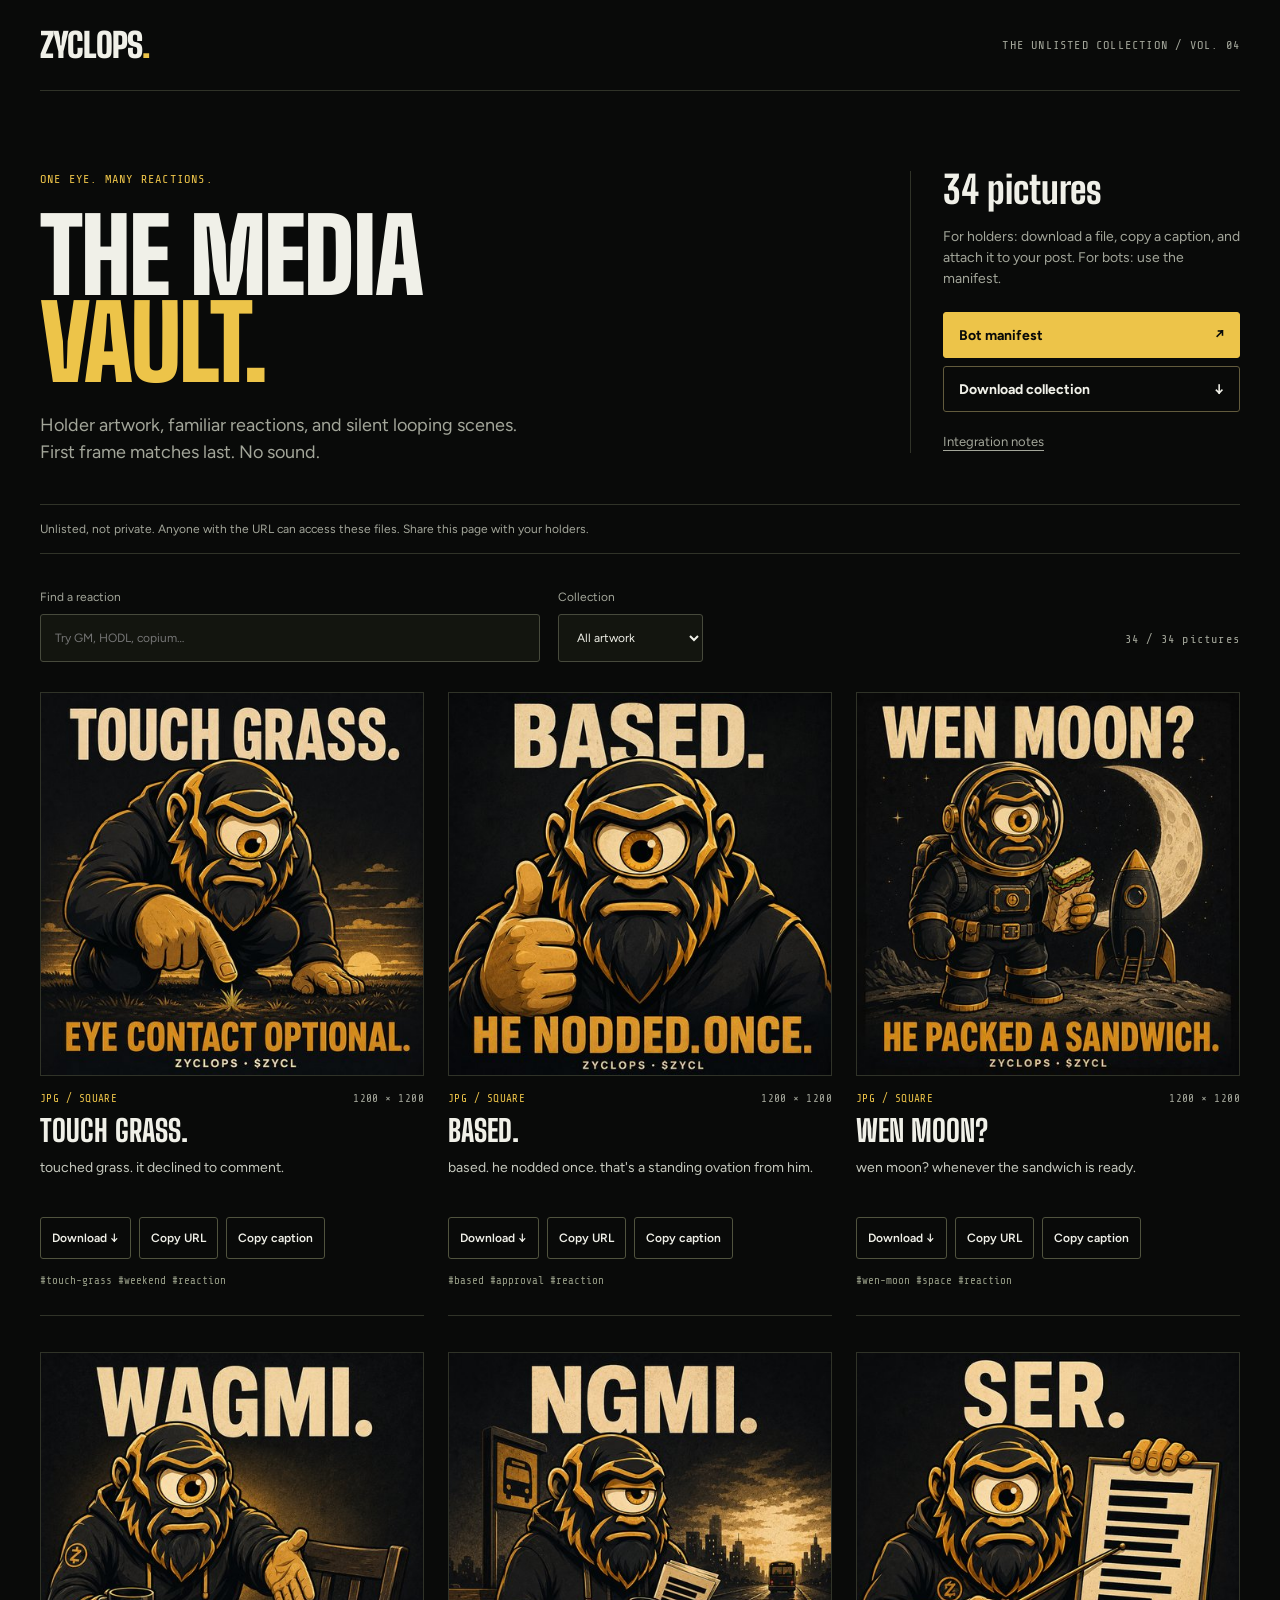
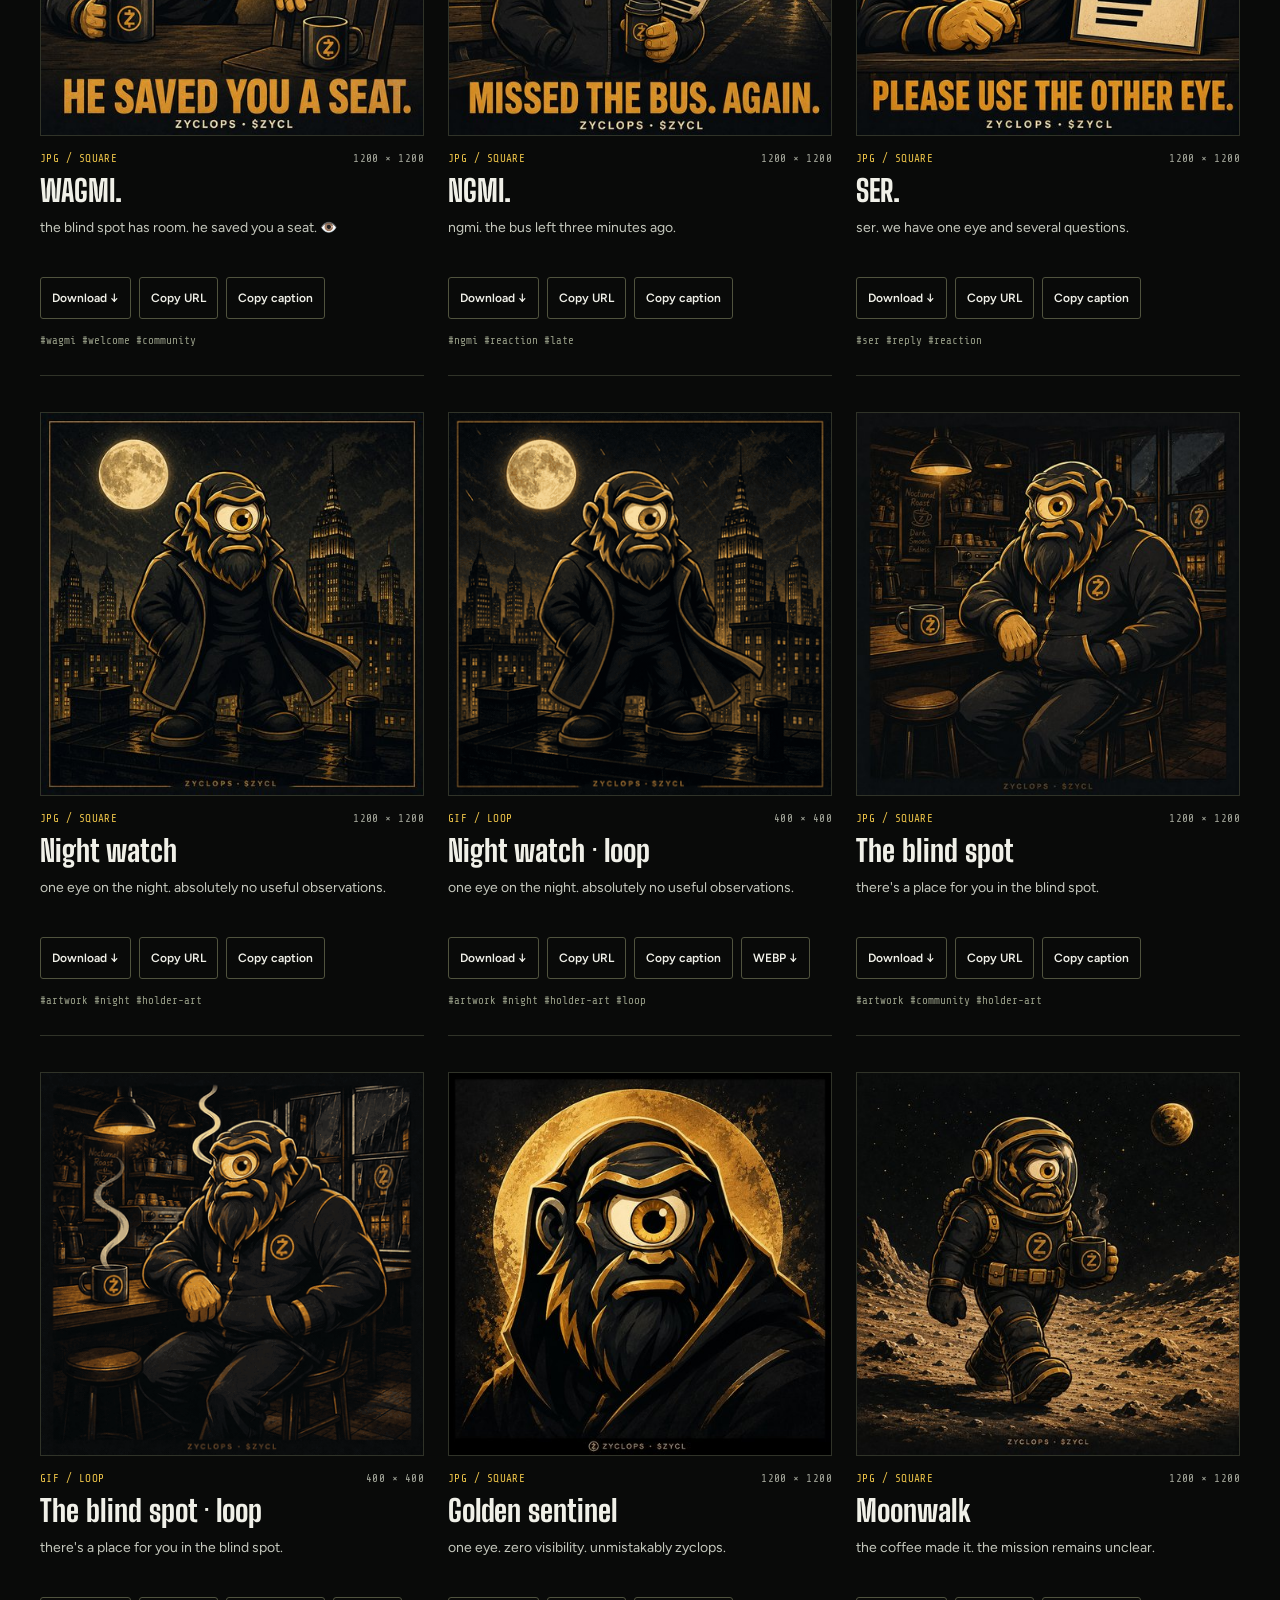
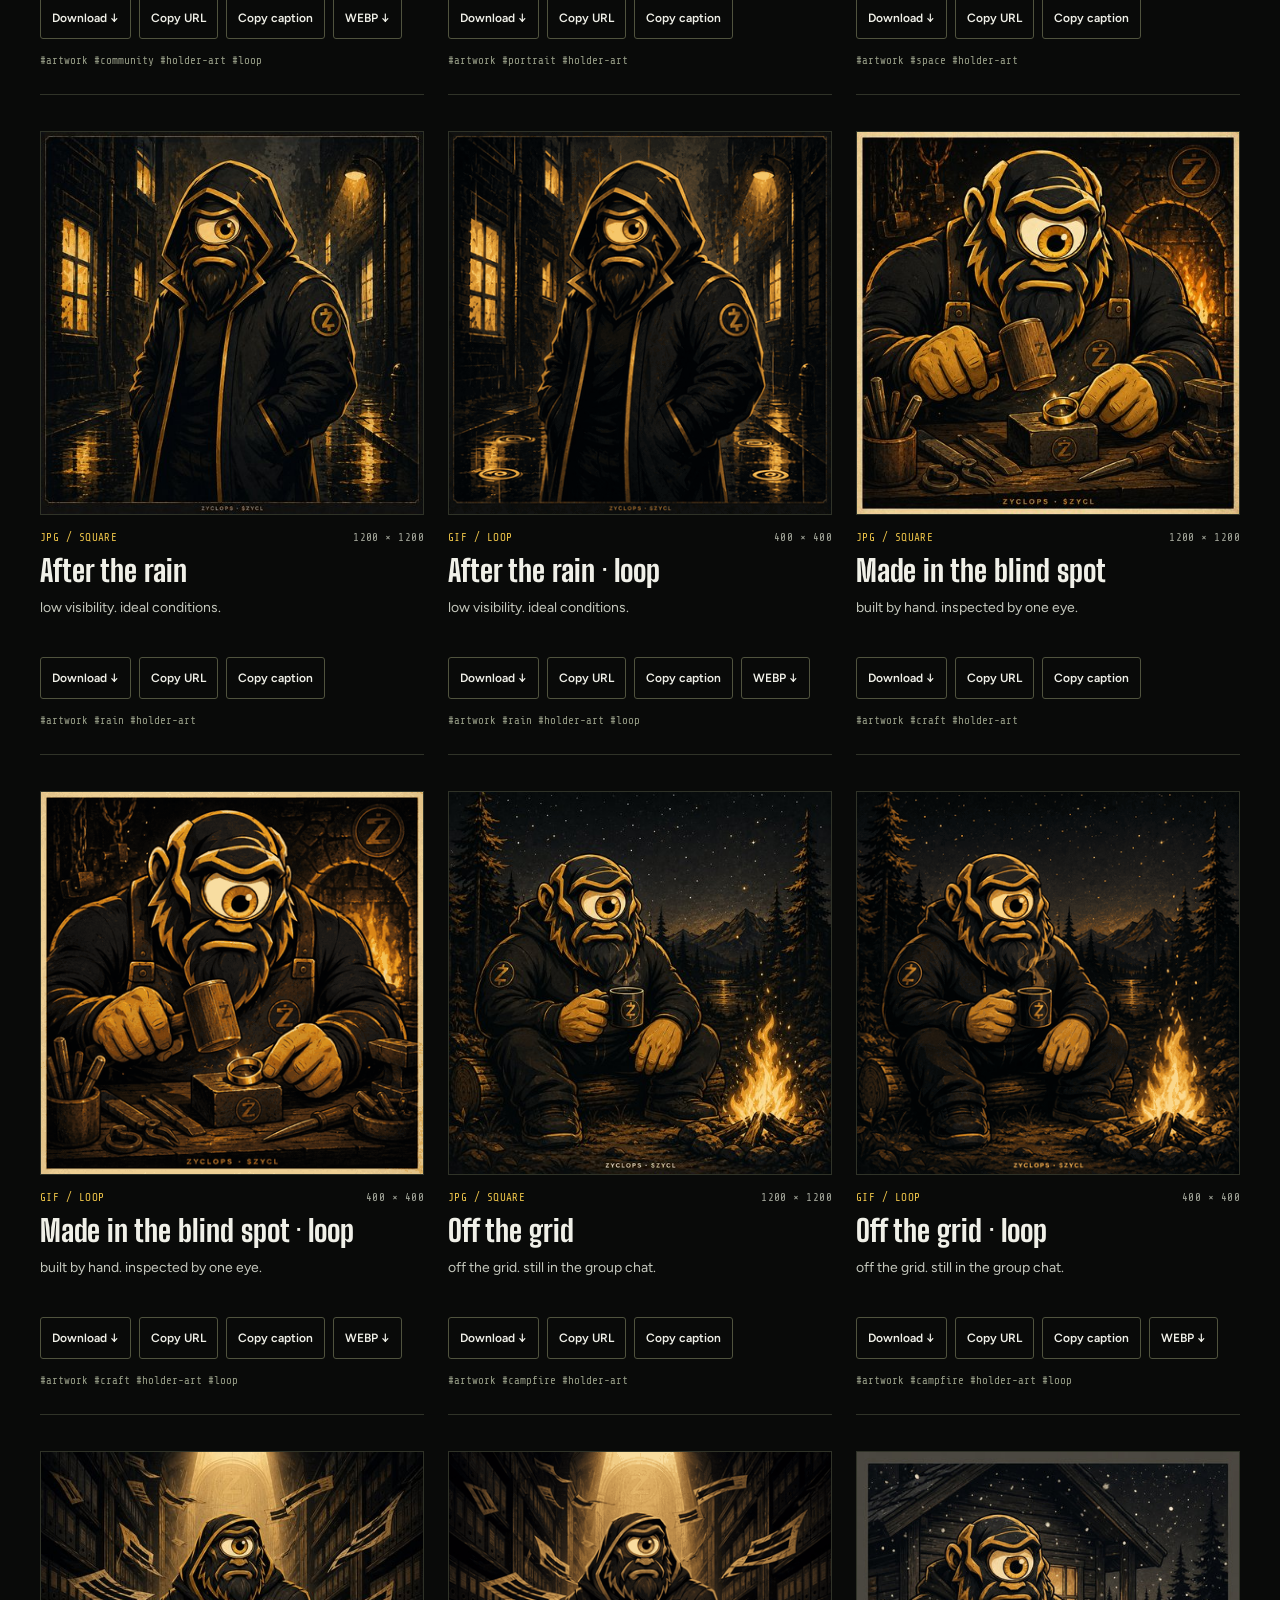
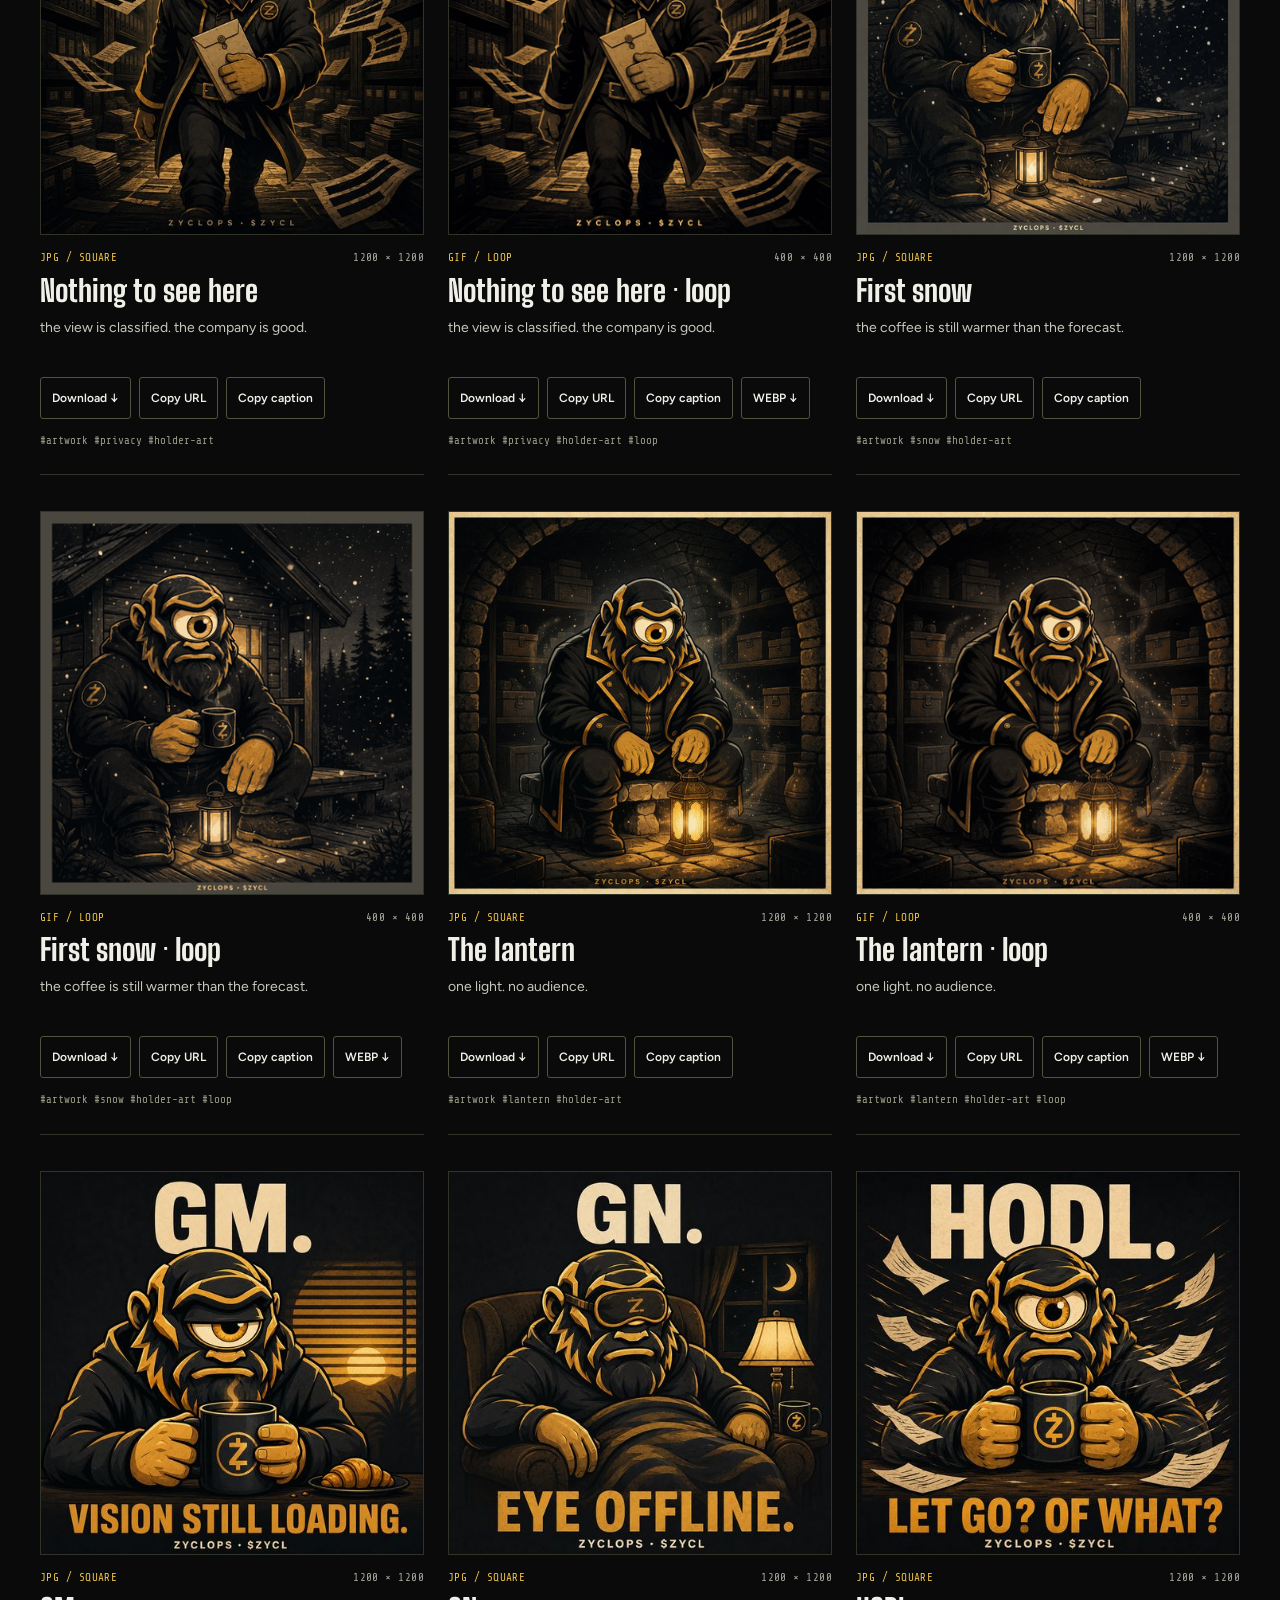
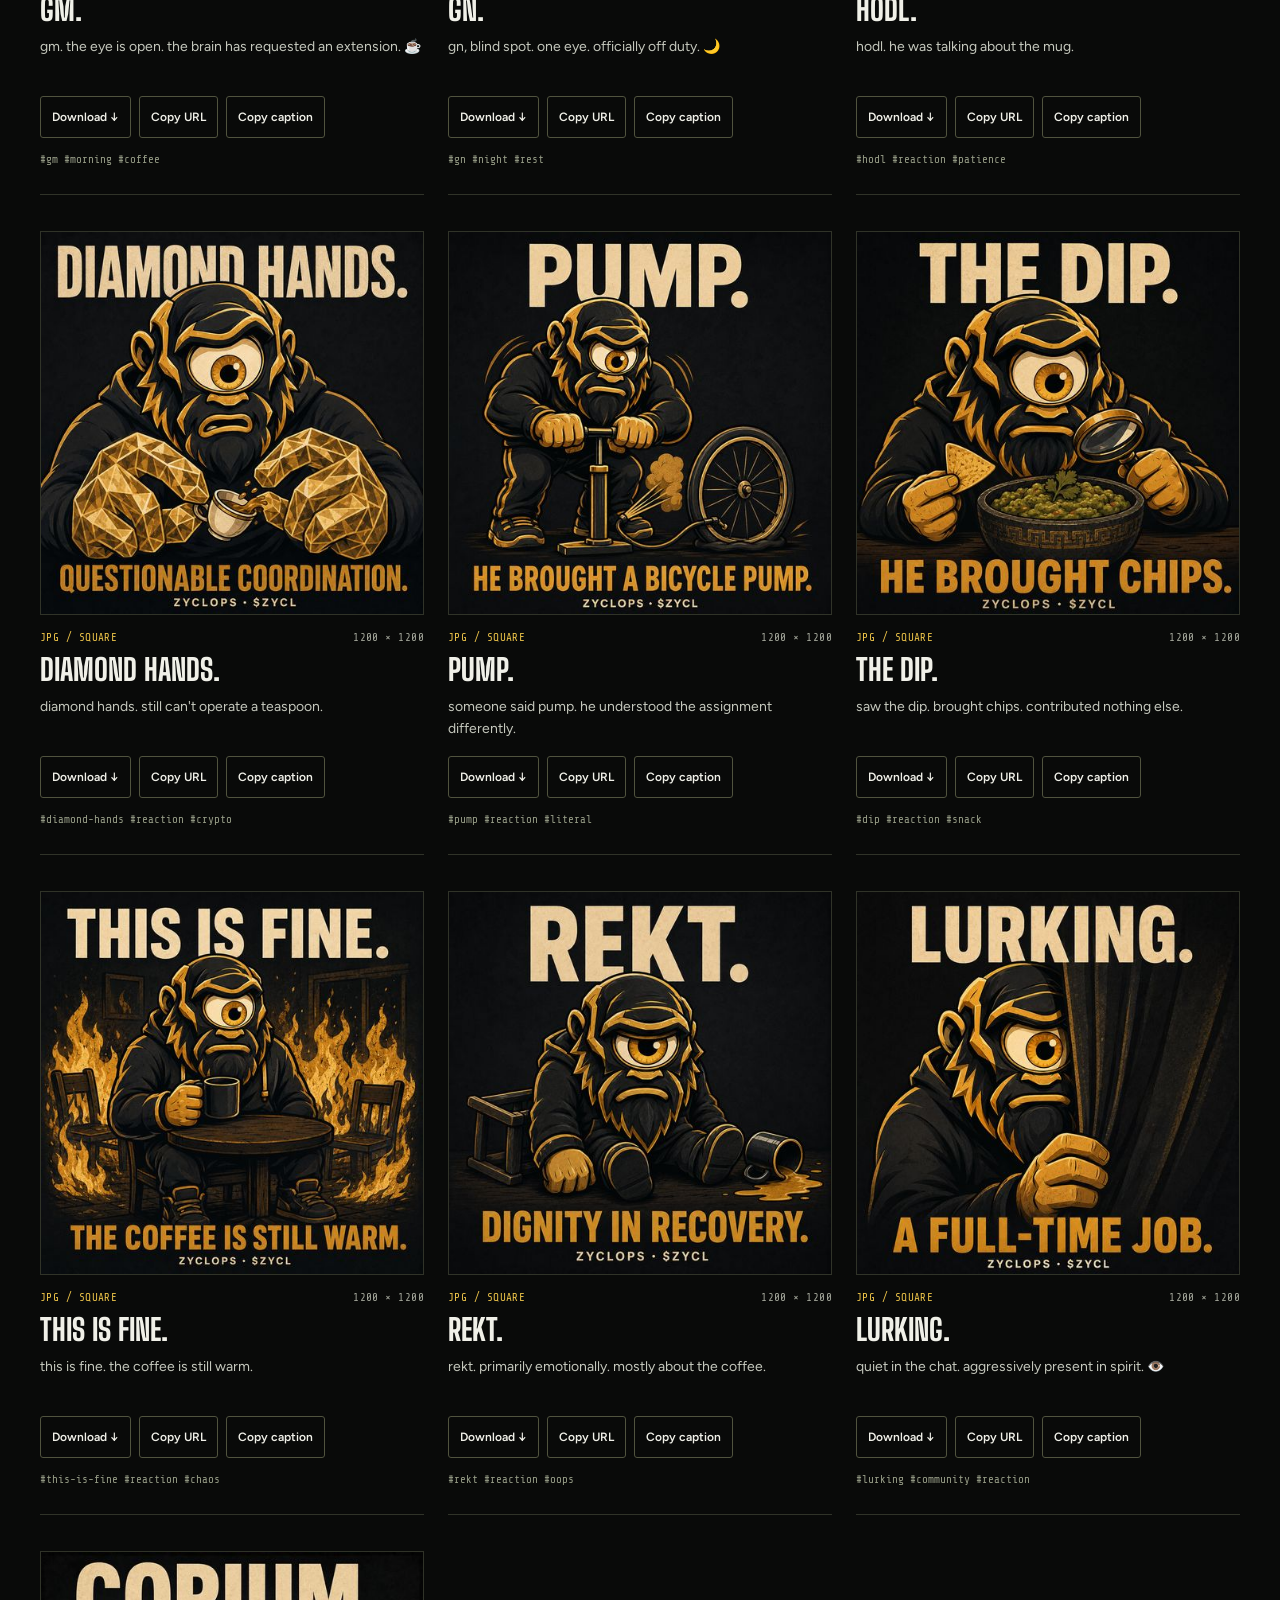
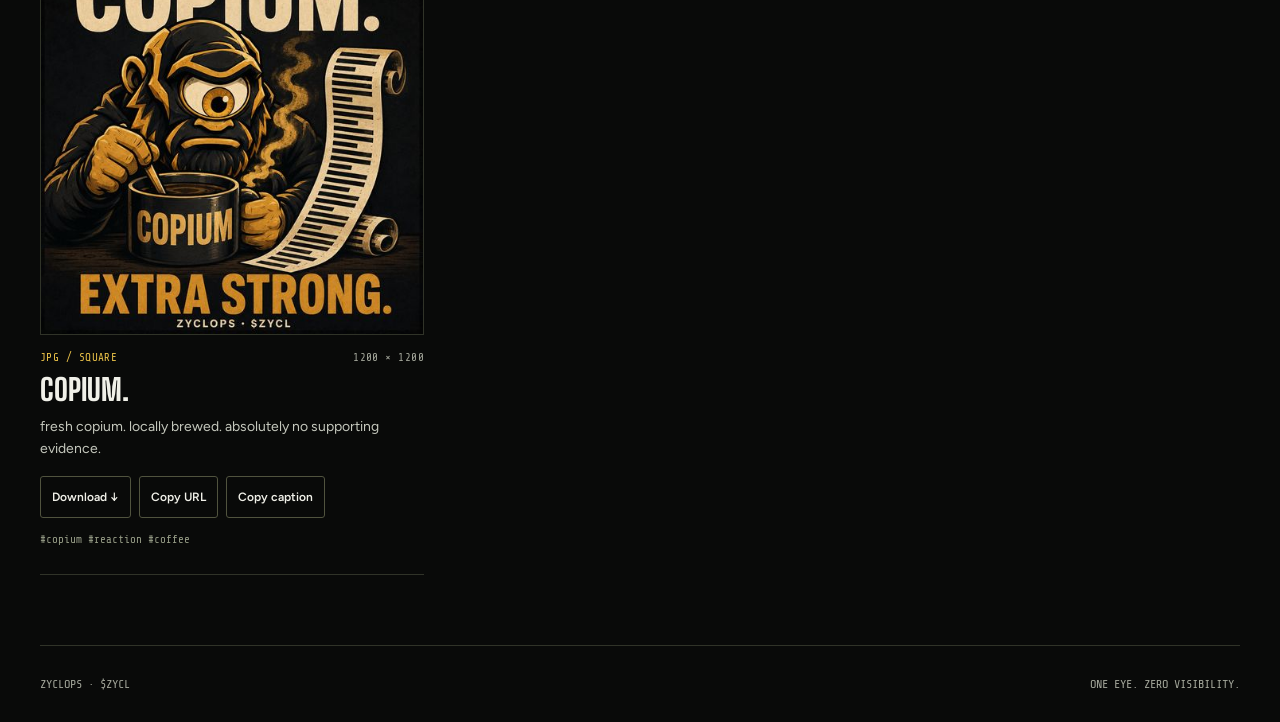
==== media-vault/index.html @ fd72c826 "Add silent closed-loop GIF/WebP holder artwork to the media vault. Eight palindrome loops keep the c" ====
<!doctype html>
<html lang="en">
  <head>
    <meta charset="utf-8" />
    <meta name="viewport" content="width=device-width, initial-scale=1" />
    <meta name="robots" content="noindex, nofollow, noarchive" />
    <meta name="referrer" content="same-origin" />
    <title>ZYCLOPS — Media vault</title>
    <link rel="icon" href="../assets/favicon.png" />
    <link rel="stylesheet" href="vault.css" />
    <script src="vault.js" defer></script>
  </head>
  <body>
    <header class="wrap masthead">
      <a class="brand" href="../">ZYCLOPS<span>.</span></a>
      <span class="eyebrow">THE UNLISTED COLLECTION / VOL. 04</span>
    </header>
    <main class="wrap">
      <section class="intro">
        <div>
          <p class="eyebrow">ONE EYE. MANY REACTIONS.</p>
          <h1>THE MEDIA<br /><span>VAULT.</span></h1>
          <p class="lede">
            Holder artwork, familiar reactions, and silent looping
            scenes.<br />First frame matches last. No sound.
          </p>
        </div>
        <aside class="library-note">
          <strong id="library-count">34 pictures</strong>
          <p>
            For holders: download a file, copy a caption, and attach it to your
            post. For bots: use the manifest.
          </p>
          <a class="button gold" href="manifest.json"
            >Bot manifest <span>↗</span></a
          >
          <a class="button" href="zyclops-media-pack-v4.zip" download
            >Download collection <span>↓</span></a
          >
          <a class="small-link" href="BOT-README.md">Integration notes</a>
        </aside>
      </section>
      <p class="access-note">
        Unlisted, not private. Anyone with the URL can access these files. Share
        this page with your holders.
      </p>
      <form class="filters" role="search">
        <label class="search-label"
          >Find a reaction<input
            id="search"
            type="search"
            placeholder="Try GM, HODL, copium…"
            autocomplete="off"
        /></label>
        <label
          >Collection<select id="collection">
            <option value="all">All artwork</option>
            <option value="meme">Memes</option>
            <option value="artwork">Holder artwork</option>
            <option value="loop">Loops</option>
          </select></label
        >
        <span
          id="result-count"
          class="eyebrow"
          role="status"
          aria-live="polite"
        ></span>
      </form>
      <p id="load-state" role="status">Opening the vault…</p>
      <div class="grid" id="asset-grid"></div>
      <noscript
        ><p>
          JavaScript is disabled. Download the
          <a href="zyclops-media-pack-v4.zip">complete collection</a> or read
          the <a href="manifest.json">manifest</a> for individual file paths and
          captions.
        </p></noscript
      >
    </main>
    <footer class="wrap">
      ZYCLOPS · $ZYCL <span>ONE EYE. ZERO VISIBILITY.</span>
    </footer>
    <div class="toast" id="toast" role="status" aria-live="polite" hidden></div>
  </body>
</html>
---- media-vault/vault.css ----
@import url("https://fonts.googleapis.com/css2?family=Big+Shoulders+Display:wght@700;800;900&family=Figtree:wght@400;500;600;700&family=Share+Tech+Mono&display=swap");
:root {
  color-scheme: dark;
  --ink: #090a09;
  --paper: #f0f0e8;
  --muted: #a3a69a;
  --gold: #edc449;
  --line: #303328;
  --display: "Big Shoulders Display", Impact, sans-serif;
  --body: Figtree, Arial, sans-serif;
  --mono: "Share Tech Mono", monospace;
}
* {
  box-sizing: border-box;
}
body {
  margin: 0;
  background: var(--ink);
  color: var(--paper);
  font: 400 16px/1.5 var(--body);
}
a {
  color: inherit;
}
button,
input,
select {
  font: inherit;
}
button,
a,
input,
select {
  -webkit-tap-highlight-color: transparent;
}
button {
  cursor: pointer;
}
a:focus-visible,
button:focus-visible,
input:focus-visible,
select:focus-visible {
  outline: 2px solid var(--gold);
  outline-offset: 5px;
}
button:disabled {
  cursor: wait;
  opacity: 0.7;
}
.wrap {
  width: min(1360px, calc(100% - 80px));
  margin: auto;
}
.masthead {
  display: flex;
  align-items: center;
  justify-content: space-between;
  padding-block: 28px;
  border-bottom: 1px solid var(--line);
  gap: 20px;
}
.brand {
  font: 900 34px/1 var(--display);
  text-decoration: none;
  letter-spacing: -1px;
}
.brand span,
h1 span {
  color: var(--gold);
}
.eyebrow {
  font: 400 12px/1.4 var(--mono);
  letter-spacing: 0.1em;
  color: var(--muted);
}
.intro {
  display: grid;
  grid-template-columns: 1fr 330px;
  gap: 64px;
  align-items: center;
  padding: 68px 0 38px;
}
.intro .eyebrow {
  color: var(--gold);
}
h1 {
  font: 900 clamp(72px, 8vw, 125px)/0.85 var(--display);
  letter-spacing: -0.02em;
  margin: 24px 0 26px;
}
.lede {
  font-size: 18px;
  color: var(--muted);
  margin: 0;
}
.library-note {
  border-left: 1px solid var(--line);
  padding-left: 32px;
}
.library-note strong {
  font: 800 38px/1 var(--display);
}
.library-note p {
  color: var(--muted);
  font-size: 14px;
  margin: 15px 0 23px;
}
.button {
  display: flex;
  align-items: center;
  justify-content: space-between;
  gap: 18px;
  border: 1px solid #625b3d;
  min-height: 46px;
  padding: 10px 15px;
  margin: 8px 0;
  font-size: 14px;
  font-weight: 700;
  text-decoration: none;
  border-radius: 3px;
}
.gold {
  background: var(--gold);
  border-color: var(--gold);
  color: var(--ink);
}
.button:hover {
  border-color: var(--gold);
}
.small-link {
  display: inline-block;
  margin-top: 12px;
  font-size: 13px;
  color: var(--muted);
  text-underline-offset: 4px;
}
.access-note {
  color: var(--muted);
  font-size: 12px;
  margin: 0 0 34px;
  padding: 15px 0;
  border-top: 1px solid var(--line);
  border-bottom: 1px solid var(--line);
}
.filters {
  display: flex;
  align-items: end;
  gap: 18px;
  margin: 0 0 30px;
}
.filters label {
  display: flex;
  flex-direction: column;
  gap: 8px;
  font-size: 12px;
  color: var(--muted);
}
.search-label {
  flex: 1;
  min-width: 170px;
  max-width: 500px;
}
input,
select {
  border: 1px solid #474a3c;
  border-radius: 3px;
  background: #13150f;
  color: var(--paper);
  padding: 12px 14px;
  min-height: 48px;
}
select {
  min-width: 145px;
}
#result-count {
  margin-left: auto;
  padding-bottom: 14px;
}
.grid {
  display: grid;
  grid-template-columns: repeat(3, minmax(0, 1fr));
  gap: 36px 24px;
}
.asset {
  min-width: 0;
  border-bottom: 1px solid var(--line);
  padding-bottom: 25px;
}
.media {
  position: relative;
  aspect-ratio: 1;
  background: #111310;
  border: 1px solid var(--line);
  overflow: hidden;
}
.media img,
.media video {
  display: block;
  width: 100%;
  height: 100%;
  object-fit: contain;
}
.media a {
  display: block;
  width: 100%;
  height: 100%;
}
.media a:hover img {
  filter: brightness(1.07);
}
.asset-meta {
  display: flex;
  justify-content: space-between;
  gap: 12px;
  margin: 15px 0 9px;
  font: 400 11px/1.4 var(--mono);
  letter-spacing: 0.04em;
  color: var(--muted);
}
.asset-meta span:first-child {
  color: var(--gold);
}
h2 {
  font: 800 30px/1 var(--display);
  margin: 0 0 12px;
}
.caption {
  font-size: 14px;
  line-height: 1.55;
  color: #c5c8bd;
  min-height: 44px;
  margin: 0 0 16px;
}
.asset-actions {
  display: flex;
  flex-wrap: wrap;
  gap: 8px;
}
.asset-actions button,
.asset-actions a {
  display: inline-flex;
  align-items: center;
  justify-content: center;
  background: transparent;
  border: 1px solid #50533e;
  color: var(--paper);
  padding: 9px 11px;
  border-radius: 3px;
  min-height: 42px;
  font-size: 12px;
  font-weight: 600;
  text-decoration: none;
}
.asset-actions :hover {
  border-color: var(--gold);
  color: var(--gold);
}
.tags {
  font: 400 11px/1.5 var(--mono);
  color: #969c86;
  margin: 14px 0 0;
  overflow-wrap: anywhere;
}
.motion-note {
  font-size: 11px;
  color: var(--muted);
  margin: 9px 0 0;
}
.empty {
  grid-column: 1/-1;
  padding: 40px 0;
  color: var(--muted);
}
footer {
  display: flex;
  justify-content: space-between;
  gap: 20px;
  margin-top: 70px !important;
  padding-block: 30px;
  border-top: 1px solid var(--line);
  font: 400 12px/1.4 var(--mono);
  color: var(--muted);
}
.toast {
  position: fixed;
  bottom: 22px;
  left: 50%;
  transform: translateX(-50%);
  max-width: calc(100% - 32px);
  padding: 13px 20px;
  background: var(--gold);
  color: var(--ink);
  border-radius: 4px;
  box-shadow: 0 5px 25px #0008;
  z-index: 10;
  font-size: 14px;
}
.toast[hidden] {
  display: none;
}
#load-state {
  color: var(--muted);
}
@media (max-width: 1000px) {
  .grid {
    grid-template-columns: repeat(2, minmax(0, 1fr));
  }
  .intro {
    gap: 28px;
    grid-template-columns: 1fr 280px;
  }
  .library-note {
    padding-left: 22px;
  }
  .masthead > .eyebrow {
    font-size: 10px;
  }
}
@media (max-width: 650px) {
  .wrap {
    width: calc(100% - 36px);
  }
  .masthead {
    padding-block: 20px;
  }
  .masthead > .eyebrow {
    max-width: 145px;
    text-align: right;
  }
  .intro {
    grid-template-columns: 1fr;
    padding: 36px 0 28px;
    gap: 32px;
  }
  .intro h1 {
    font-size: 84px;
  }
  .lede {
    font-size: 16px;
  }
  .library-note {
    padding: 24px 0 0;
    border-left: 0;
    border-top: 1px solid var(--line);
  }
  .library-note strong {
    font-size: 32px;
  }
  .filters {
    flex-wrap: wrap;
    gap: 15px;
  }
  .search-label {
    flex-basis: 100%;
    max-width: none;
  }
  .filters label:not(.search-label) {
    flex: 1;
  }
  #result-count {
    padding-bottom: 0;
    flex-basis: 100%;
    margin: 0;
  }
  .grid {
    grid-template-columns: 1fr;
    gap: 28px;
  }
  .caption {
    min-height: 0;
  }
  footer {
    margin-top: 40px !important;
    font-size: 10px;
  }
  footer span {
    max-width: 130px;
    text-align: right;
  }
}
@media (prefers-reduced-motion: reduce) {
  * {
    scroll-behavior: auto !important;
    transition: none !important;
  }
}
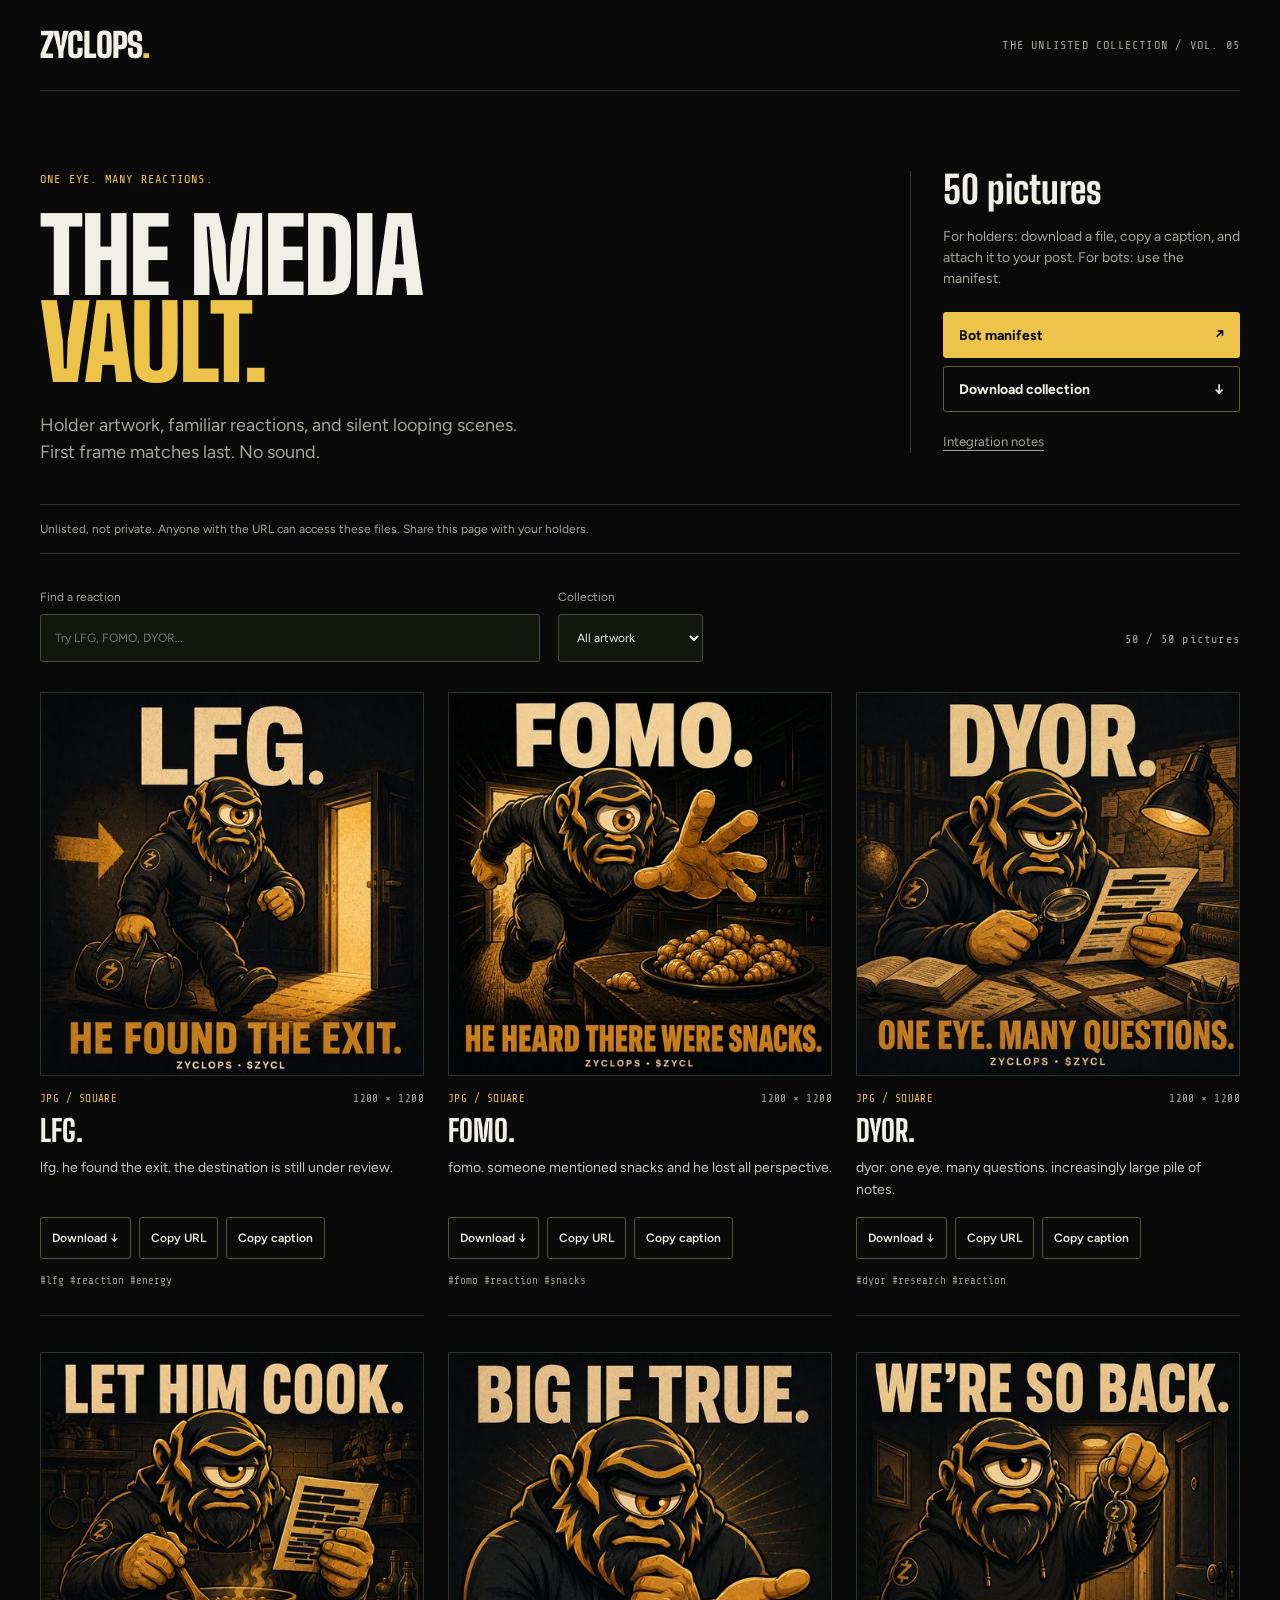
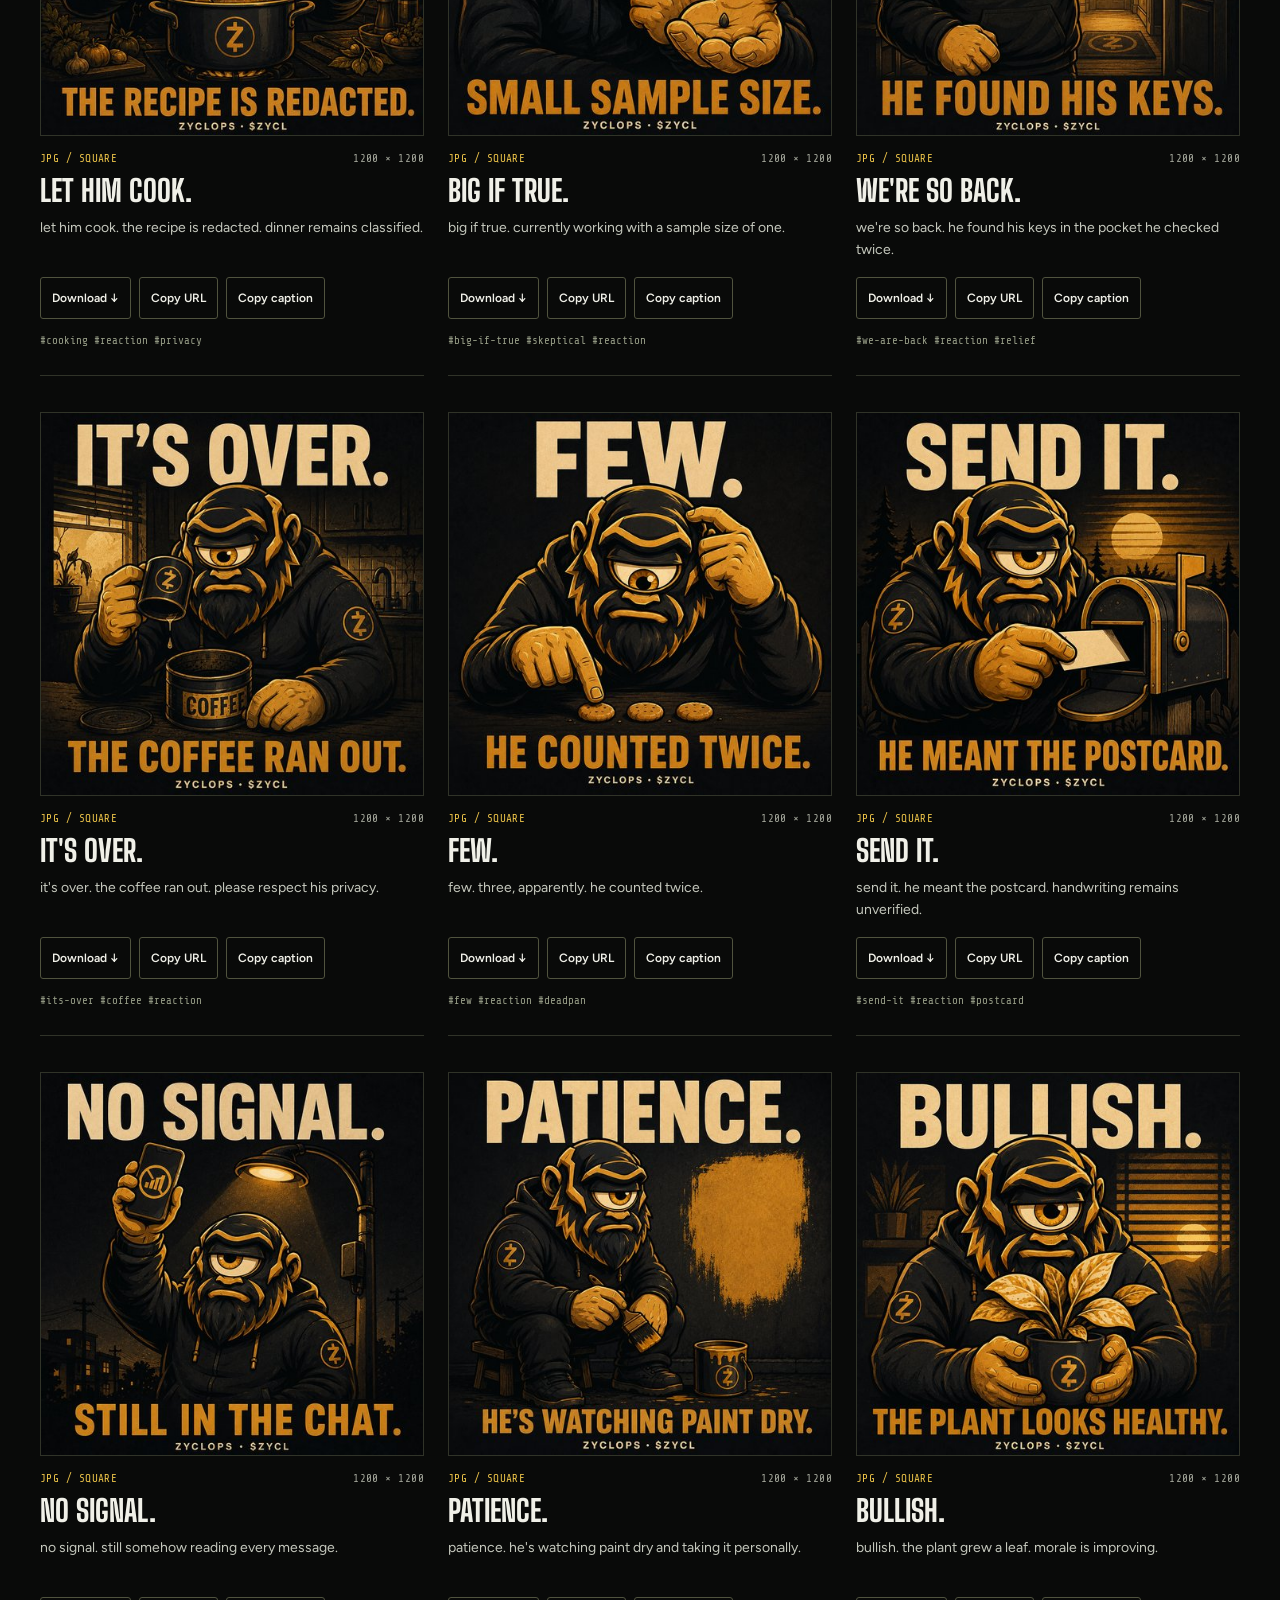
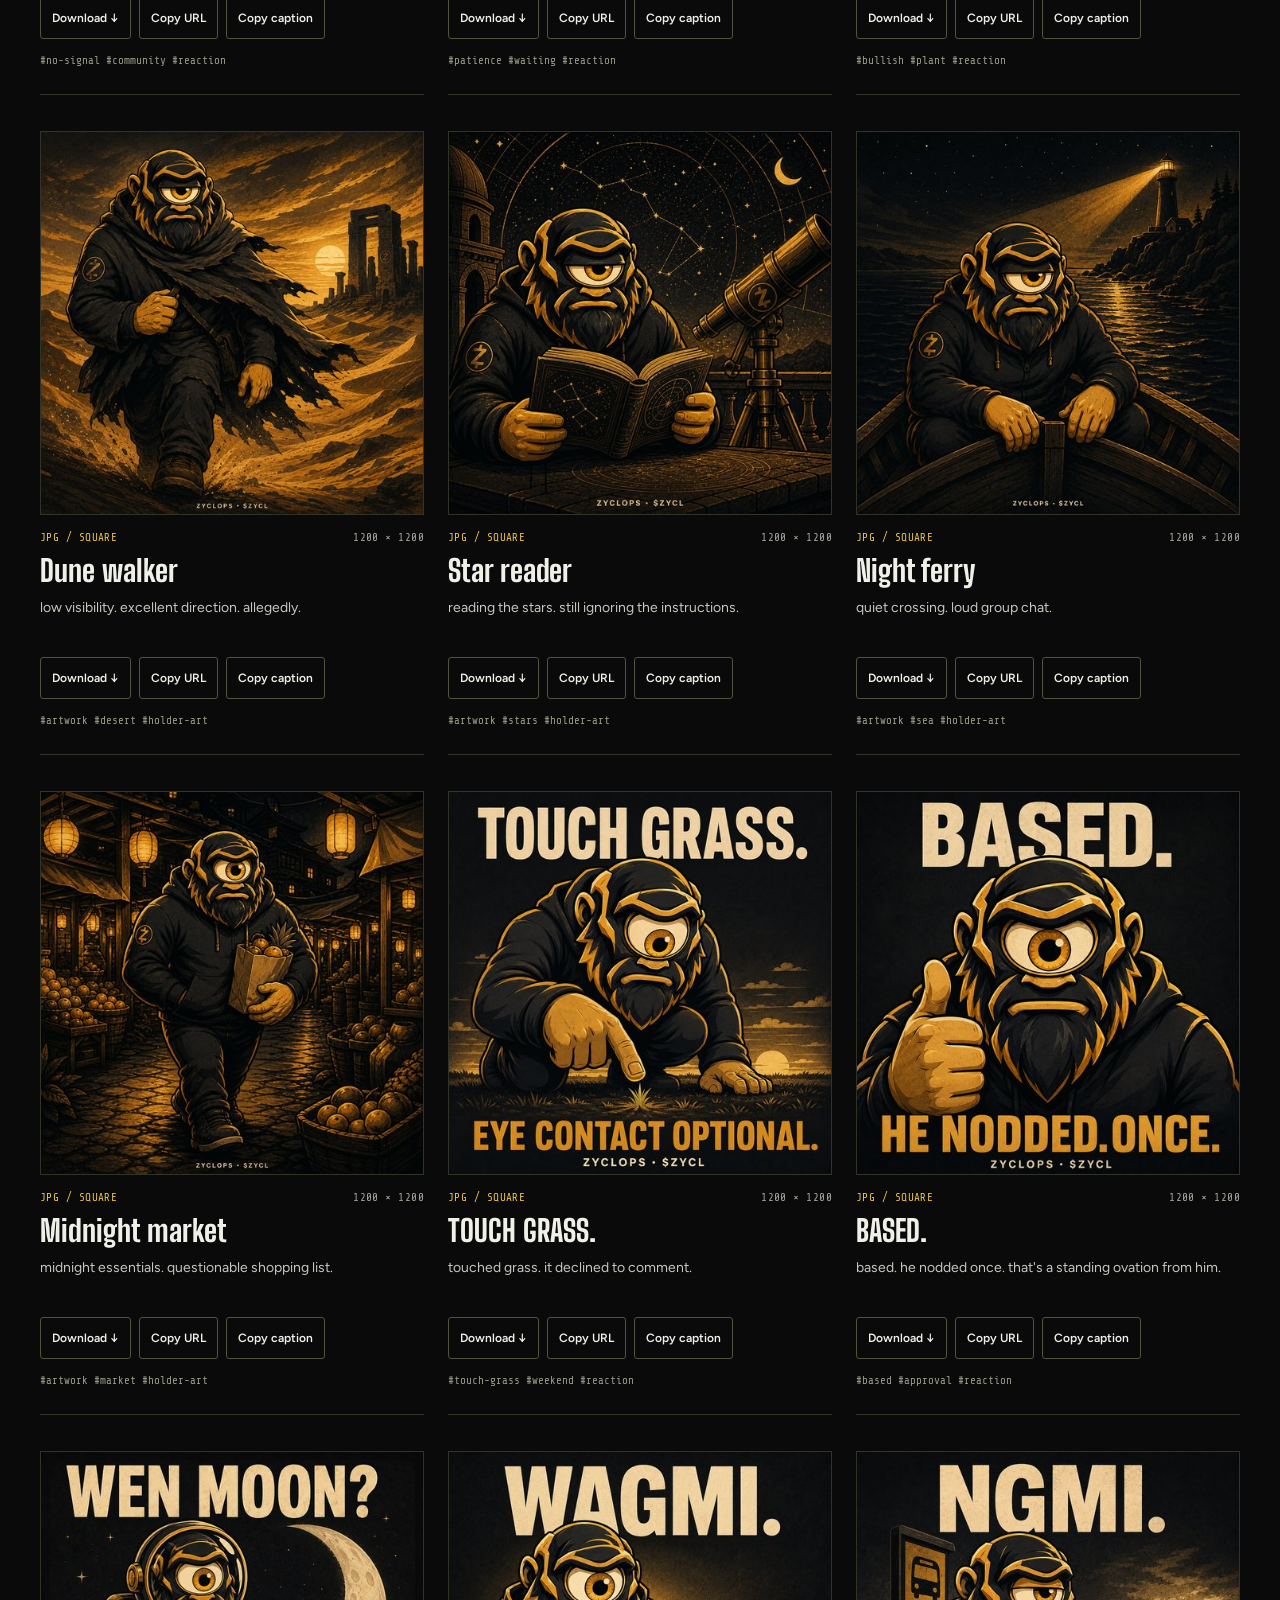
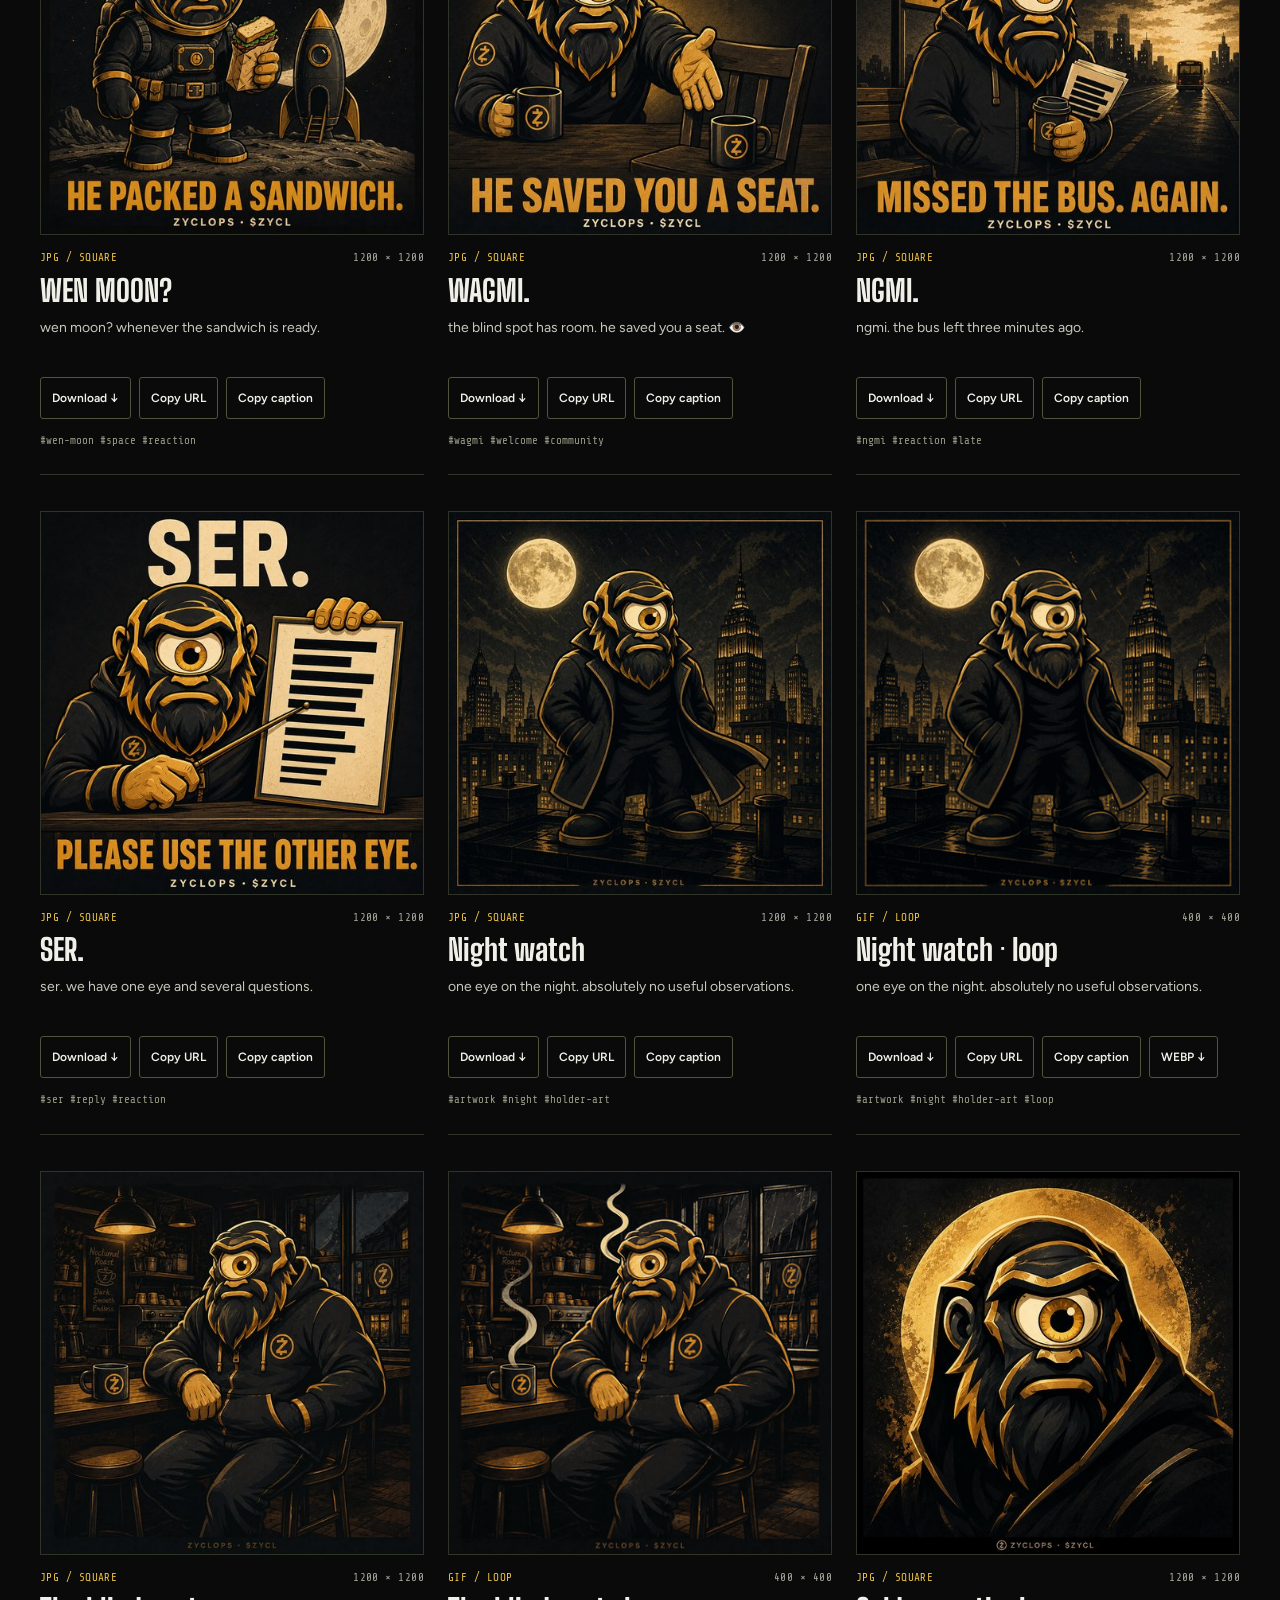
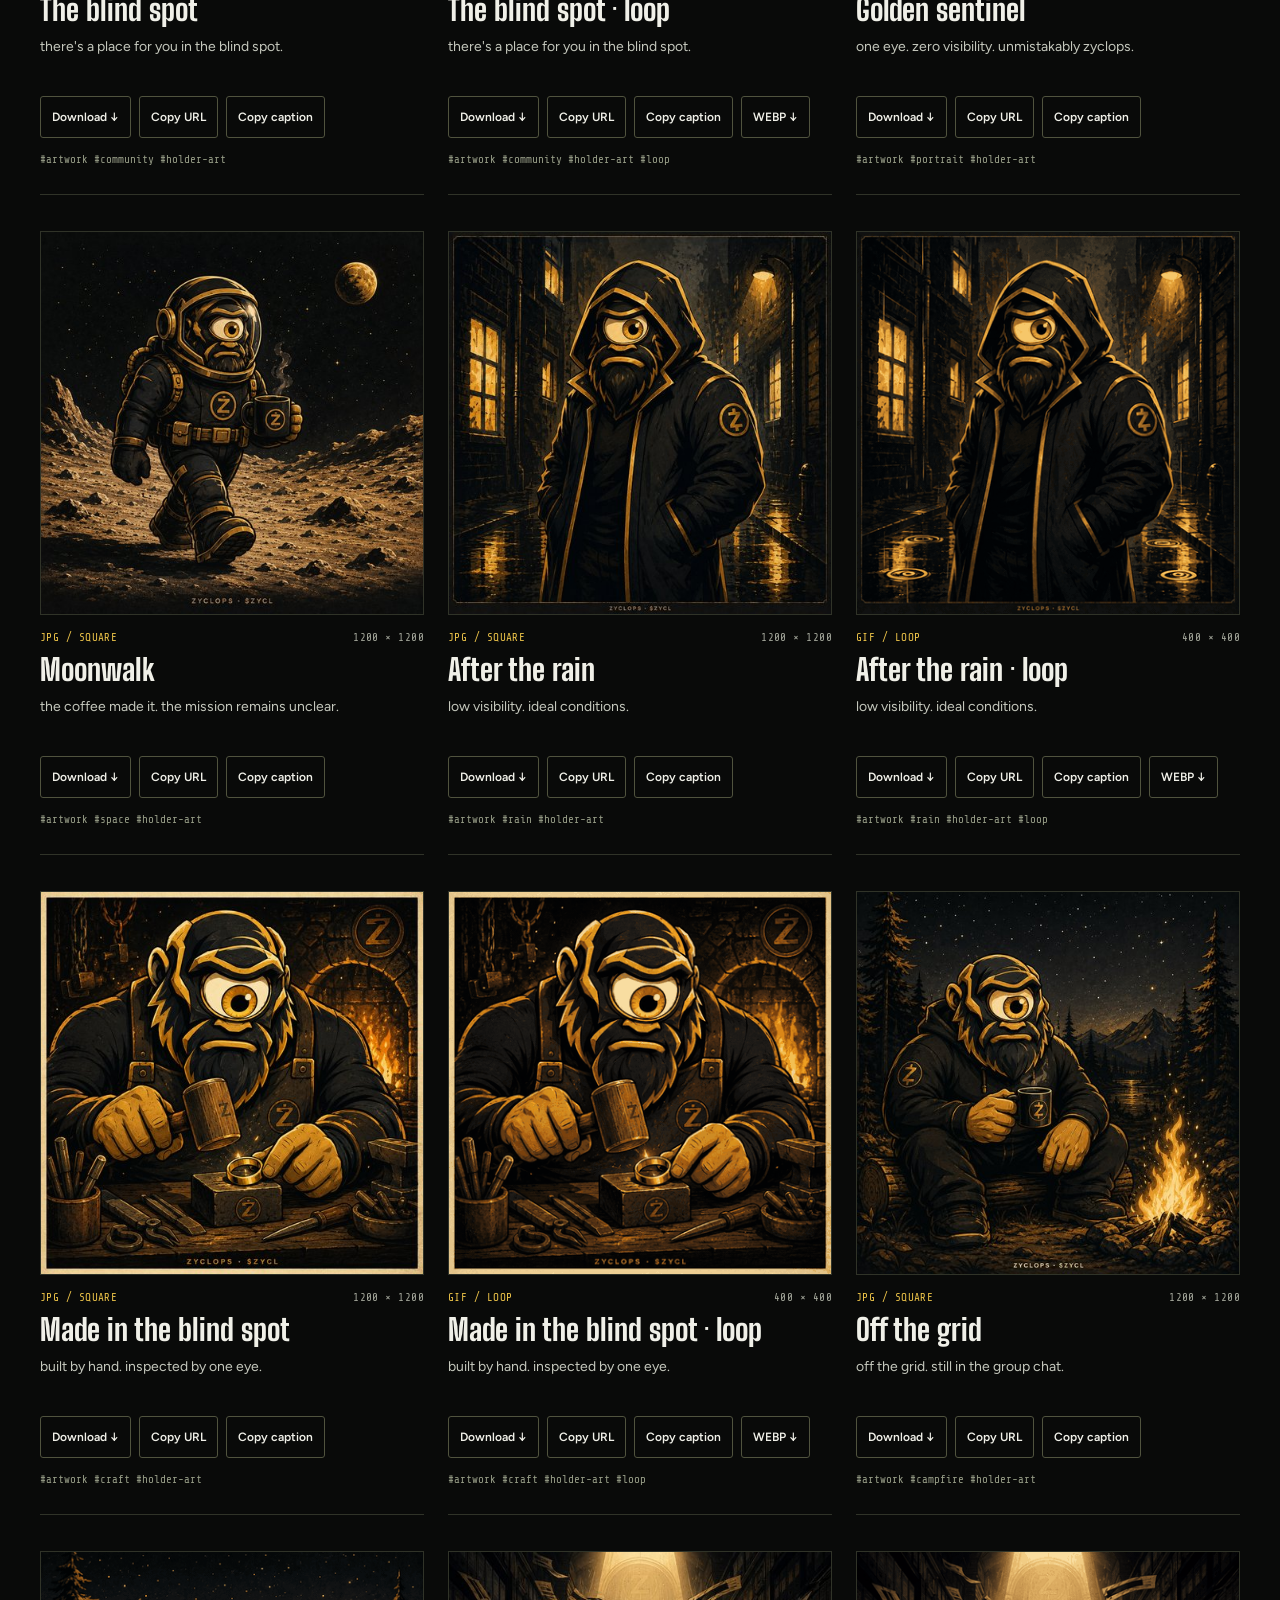
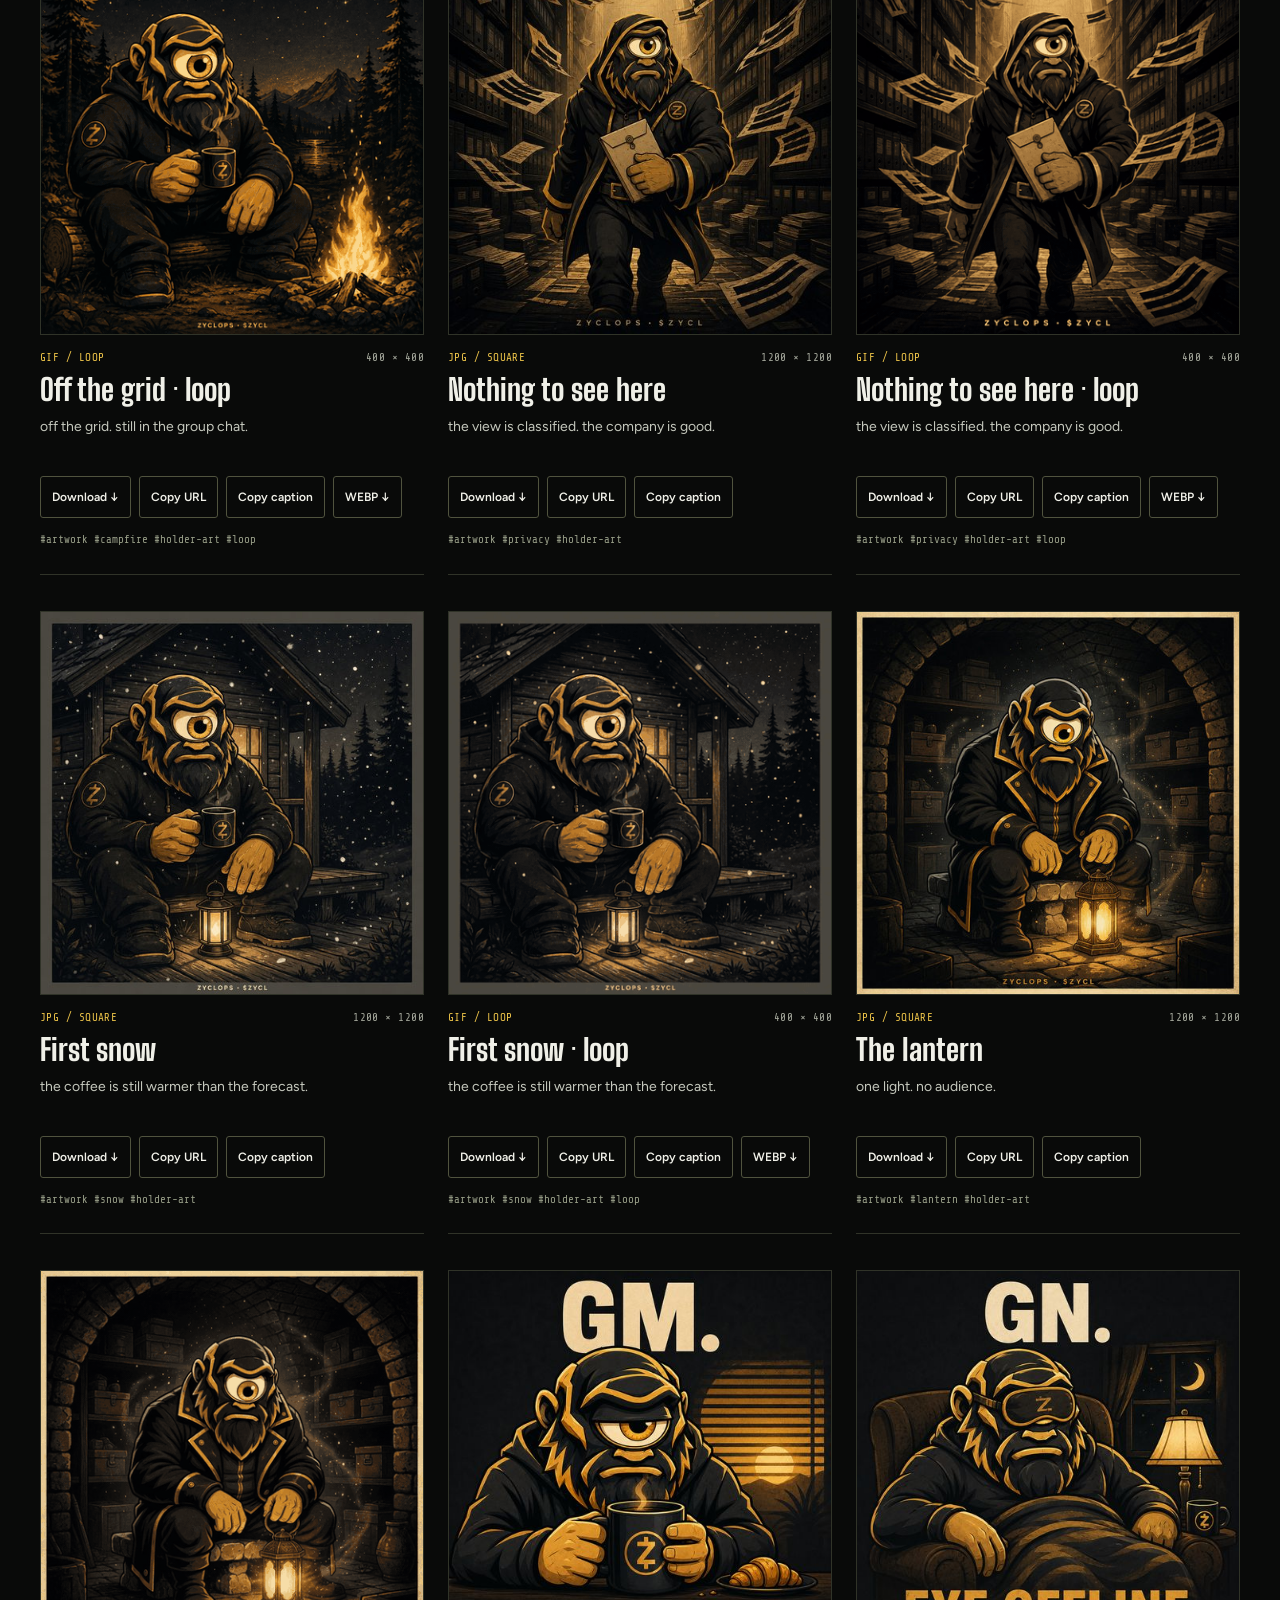
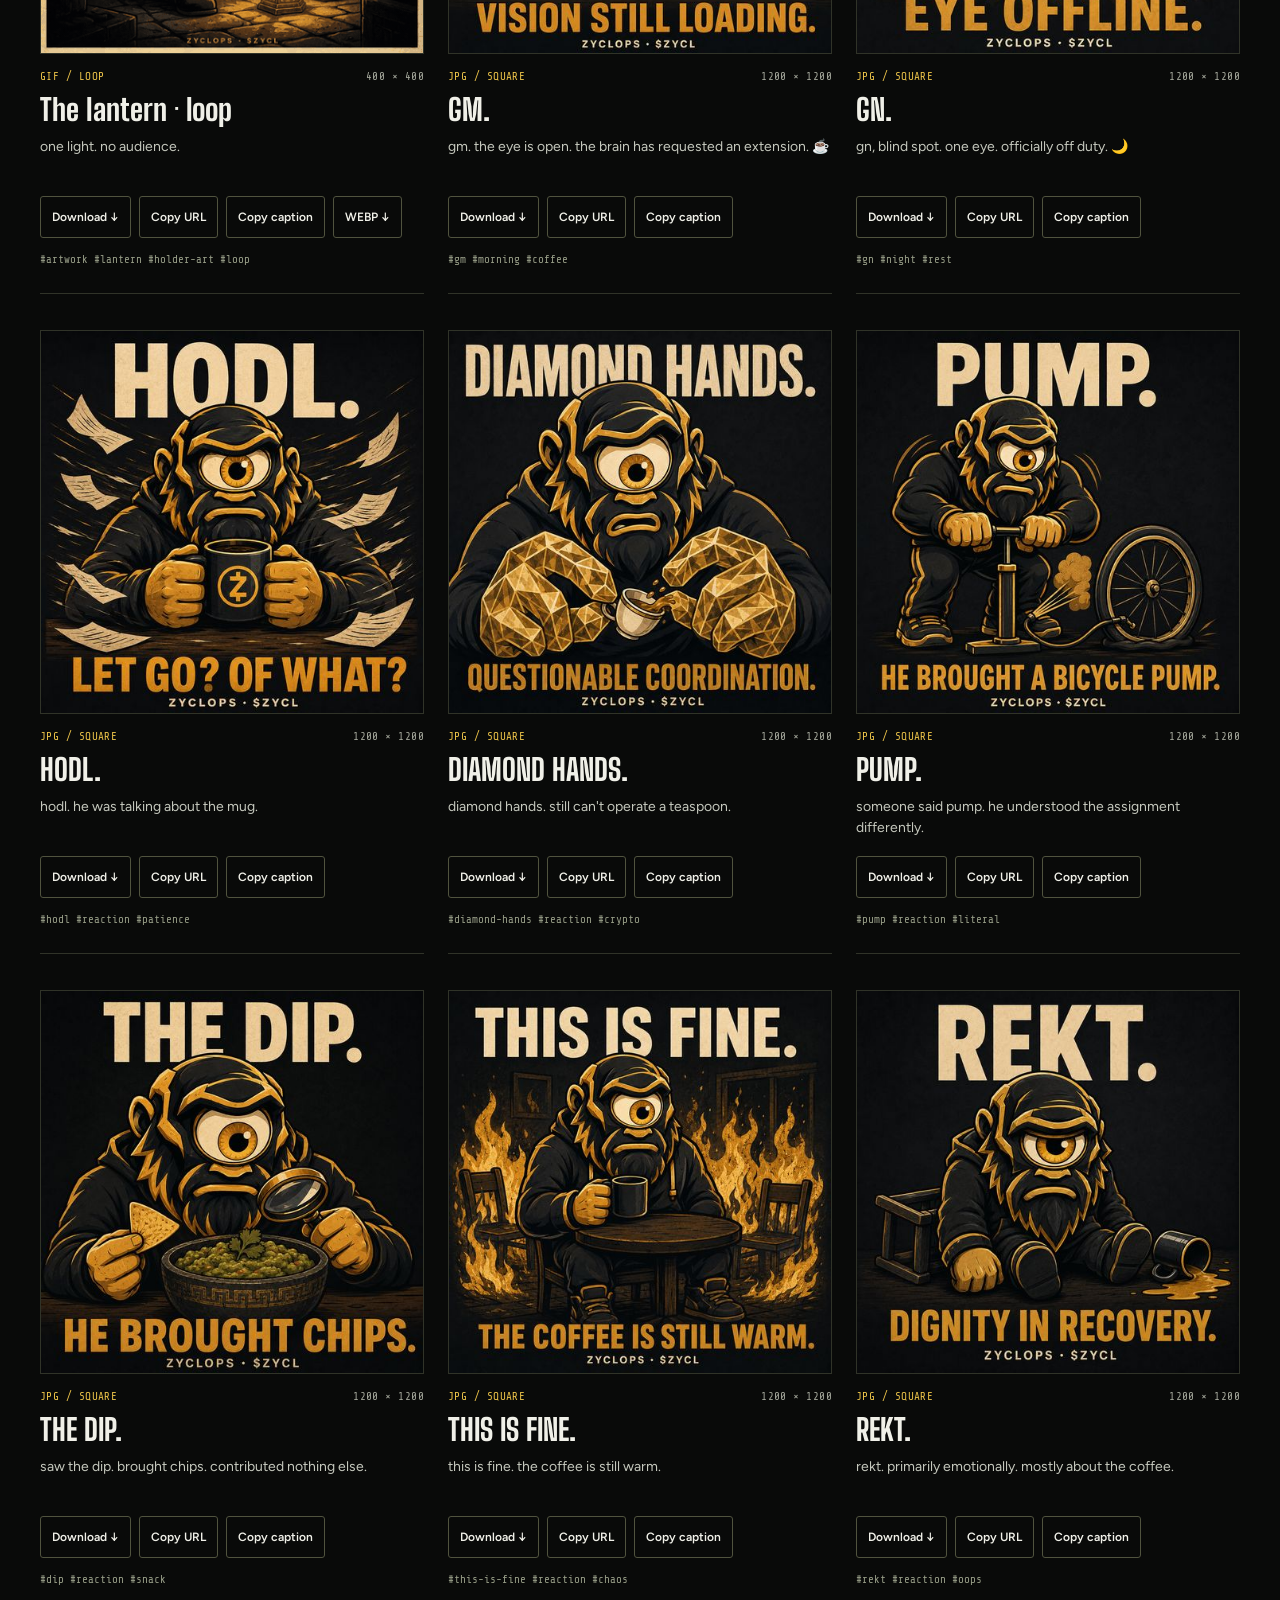
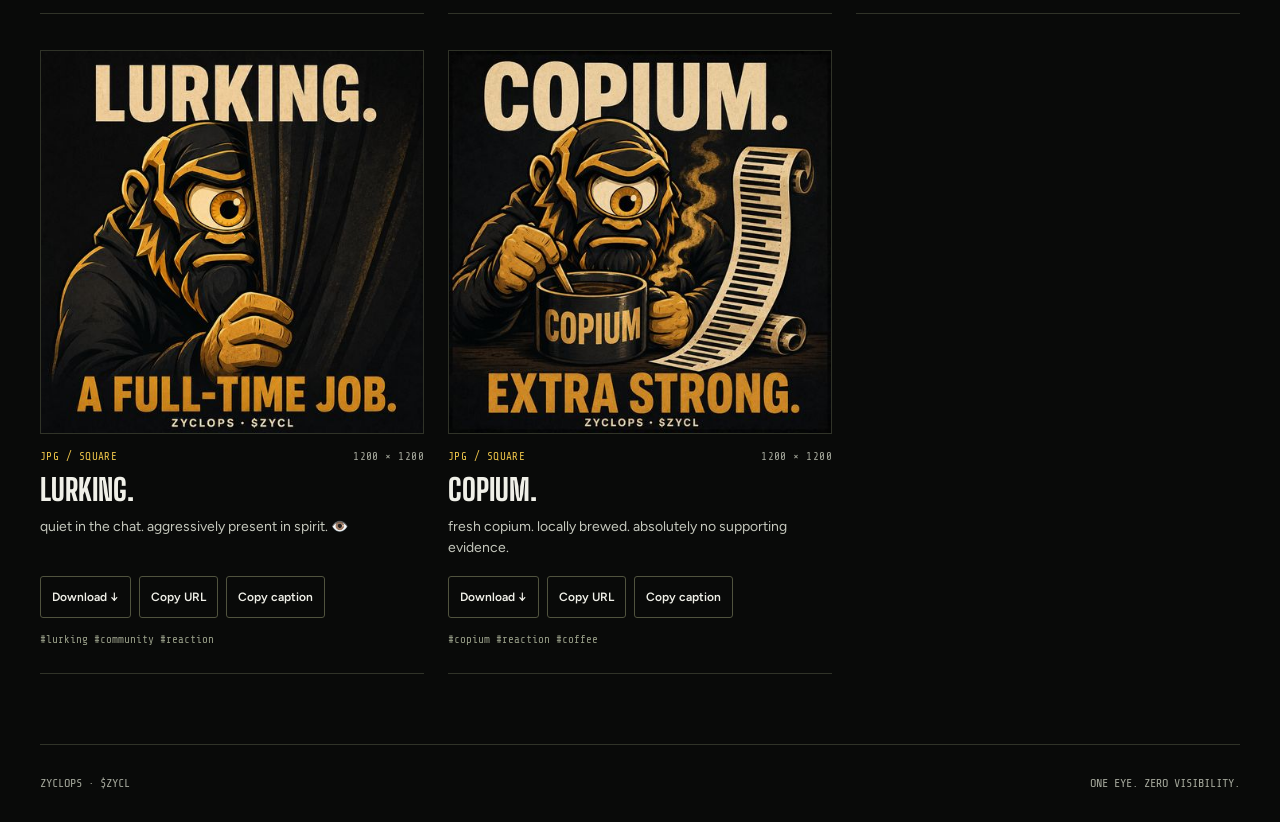
==== commit d8047a1d: "Add sixteen illustrated ZYCLOPS memes and holder scenes" ====
--- a/media-vault/index.html
+++ b/media-vault/index.html
@@ -13,7 +13,7 @@
   <body>
     <header class="wrap masthead">
       <a class="brand" href="../">ZYCLOPS<span>.</span></a>
-      <span class="eyebrow">THE UNLISTED COLLECTION / VOL. 04</span>
+      <span class="eyebrow">THE UNLISTED COLLECTION / VOL. 05</span>
     </header>
     <main class="wrap">
       <section class="intro">
@@ -26,7 +26,7 @@
           </p>
         </div>
         <aside class="library-note">
-          <strong id="library-count">34 pictures</strong>
+          <strong id="library-count">50 pictures</strong>
           <p>
             For holders: download a file, copy a caption, and attach it to your
             post. For bots: use the manifest.
@@ -34,7 +34,7 @@
           <a class="button gold" href="manifest.json"
             >Bot manifest <span>↗</span></a
           >
-          <a class="button" href="zyclops-media-pack-v4.zip" download
+          <a class="button" href="zyclops-media-pack-v5.zip" download
             >Download collection <span>↓</span></a
           >
           <a class="small-link" href="BOT-README.md">Integration notes</a>
@@ -49,7 +49,7 @@
           >Find a reaction<input
             id="search"
             type="search"
-            placeholder="Try GM, HODL, copium…"
+            placeholder="Try LFG, FOMO, DYOR…"
             autocomplete="off"
         /></label>
         <label
@@ -72,7 +72,7 @@
       <noscript
         ><p>
           JavaScript is disabled. Download the
-          <a href="zyclops-media-pack-v4.zip">complete collection</a> or read
+          <a href="zyclops-media-pack-v5.zip">complete collection</a> or read
           the <a href="manifest.json">manifest</a> for individual file paths and
           captions.
         </p></noscript
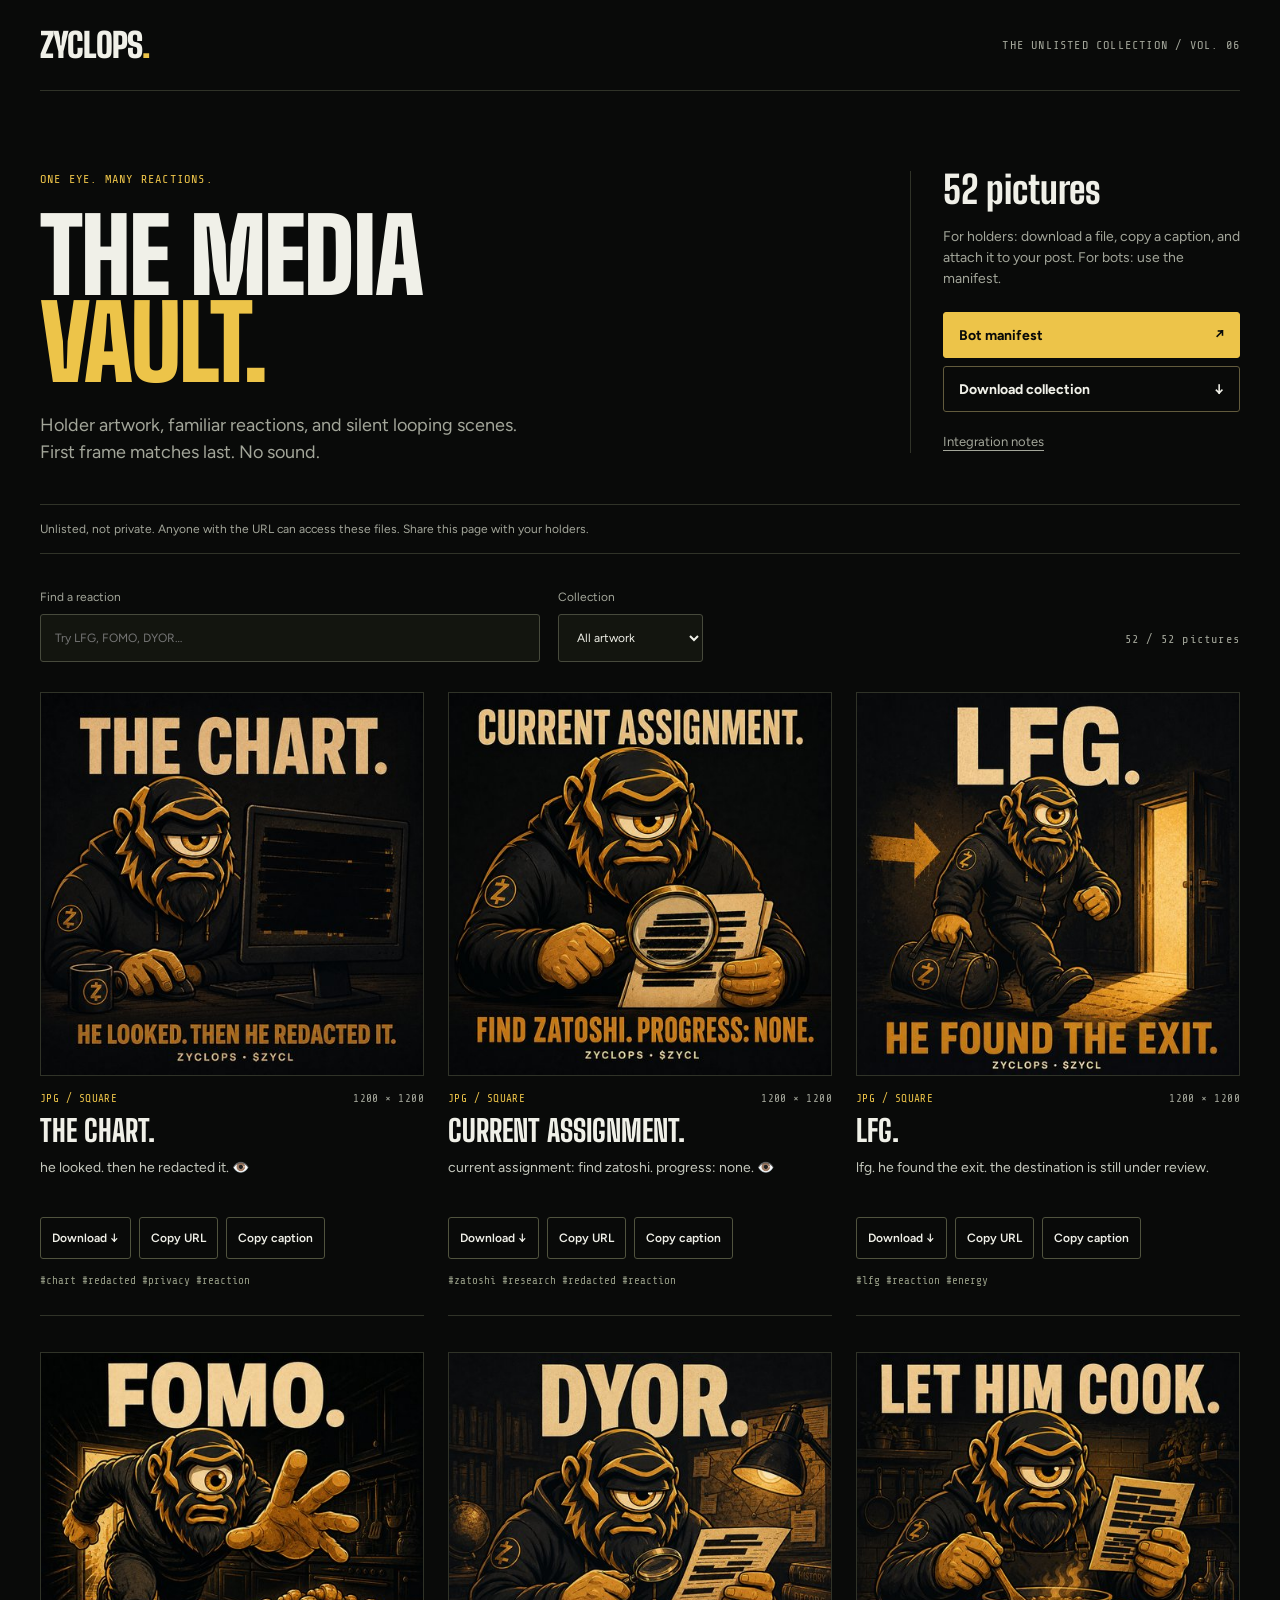
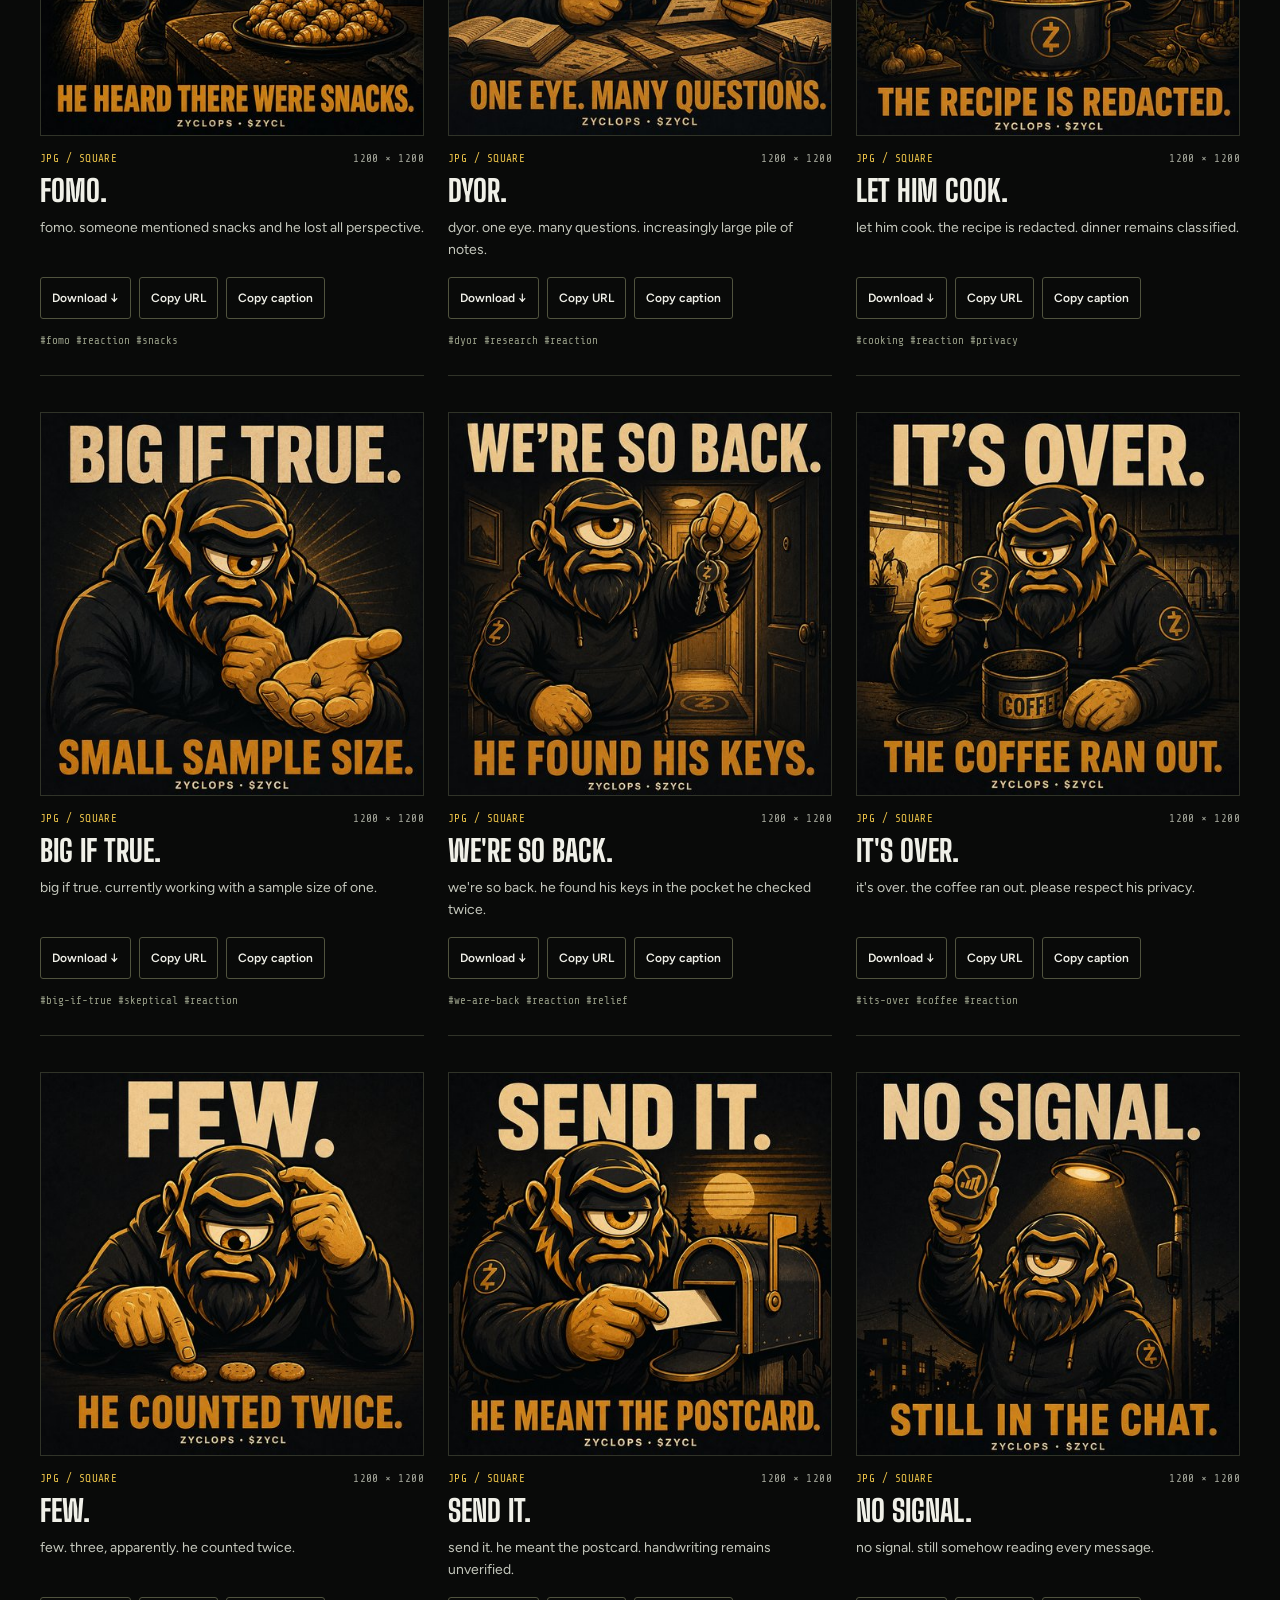
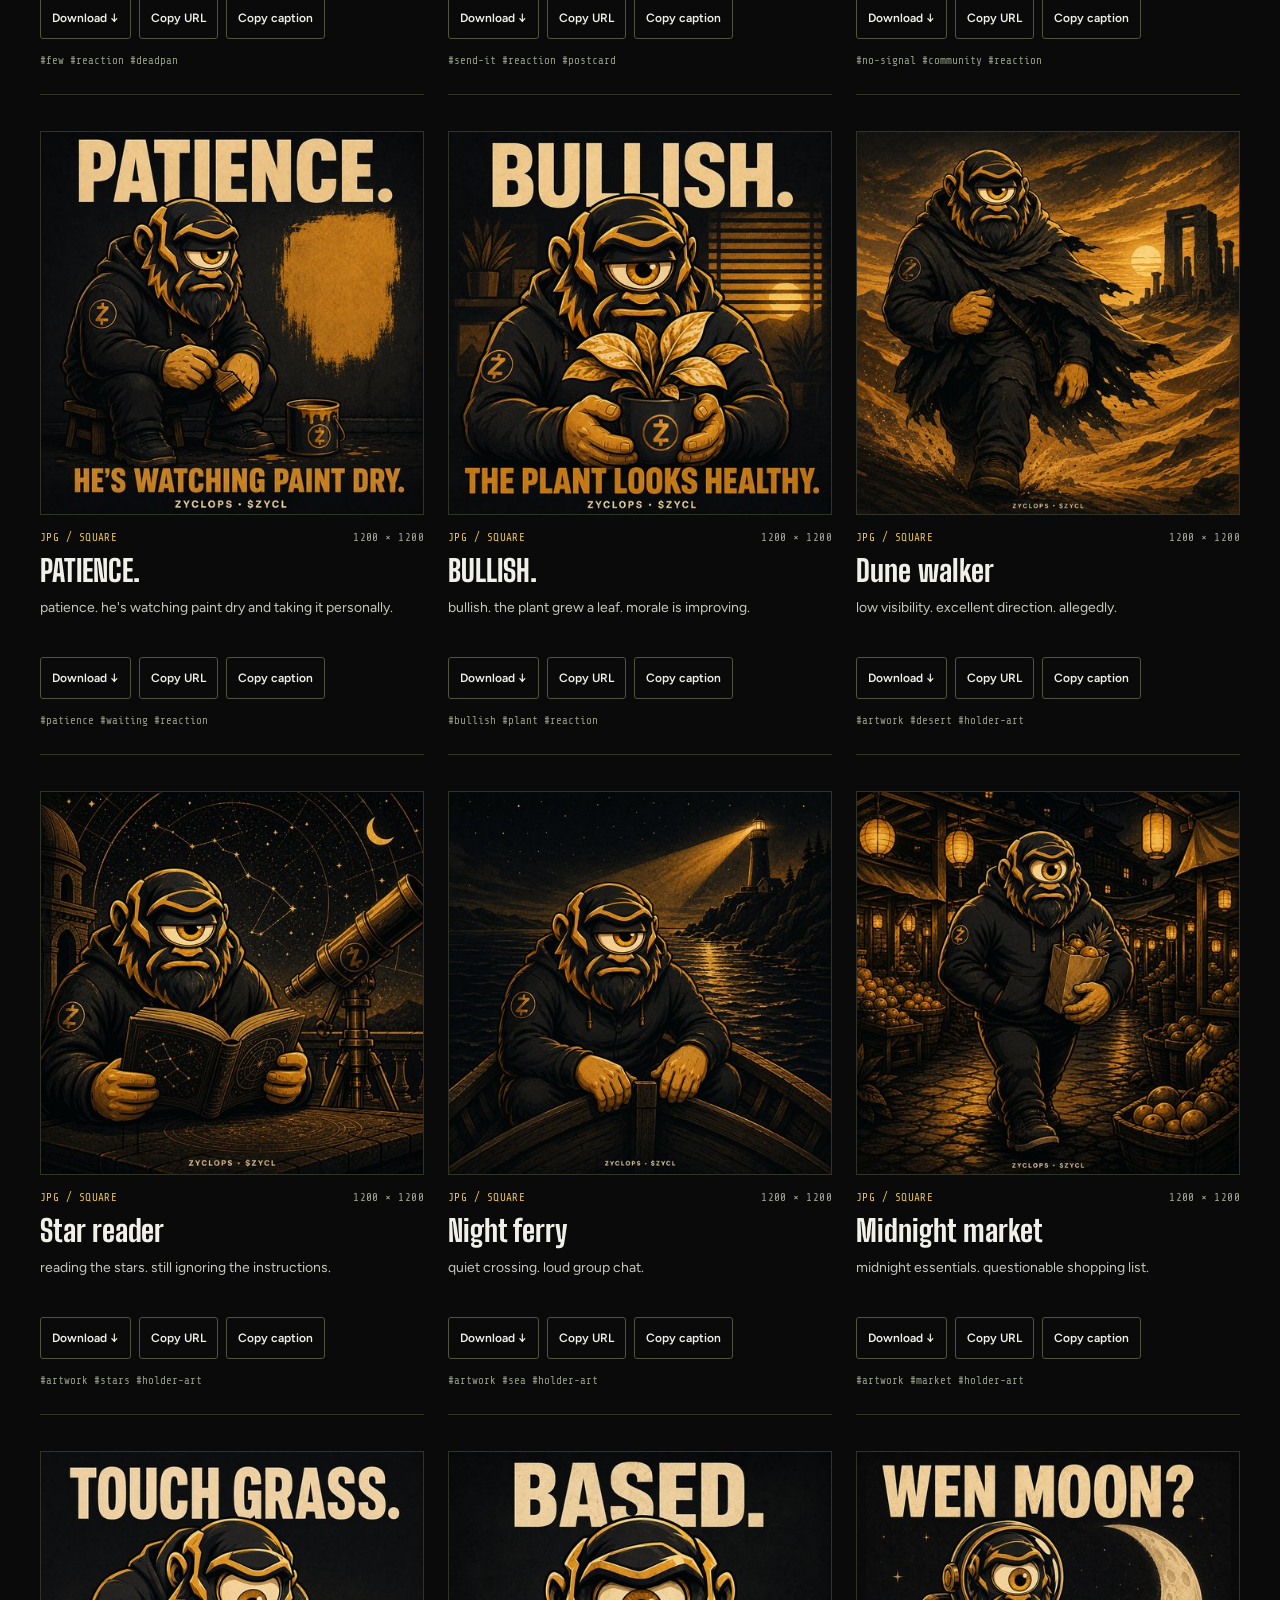
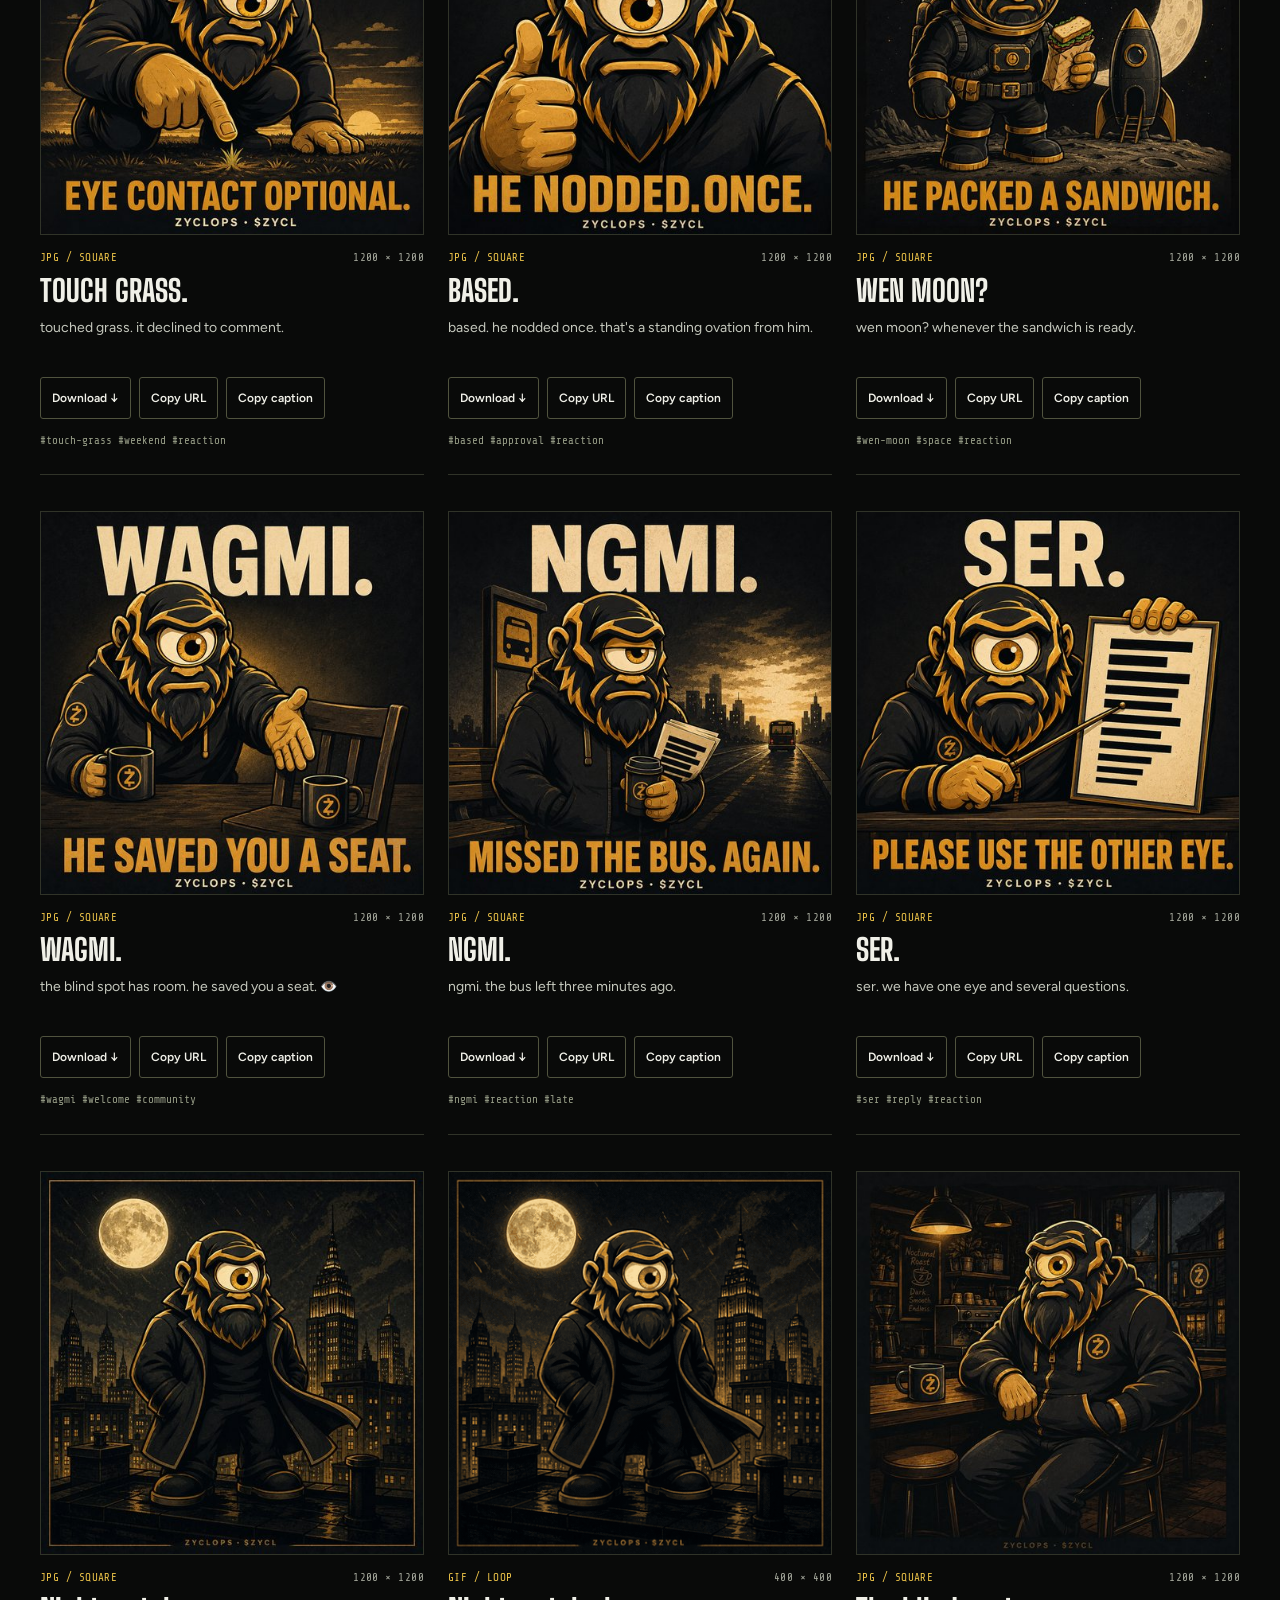
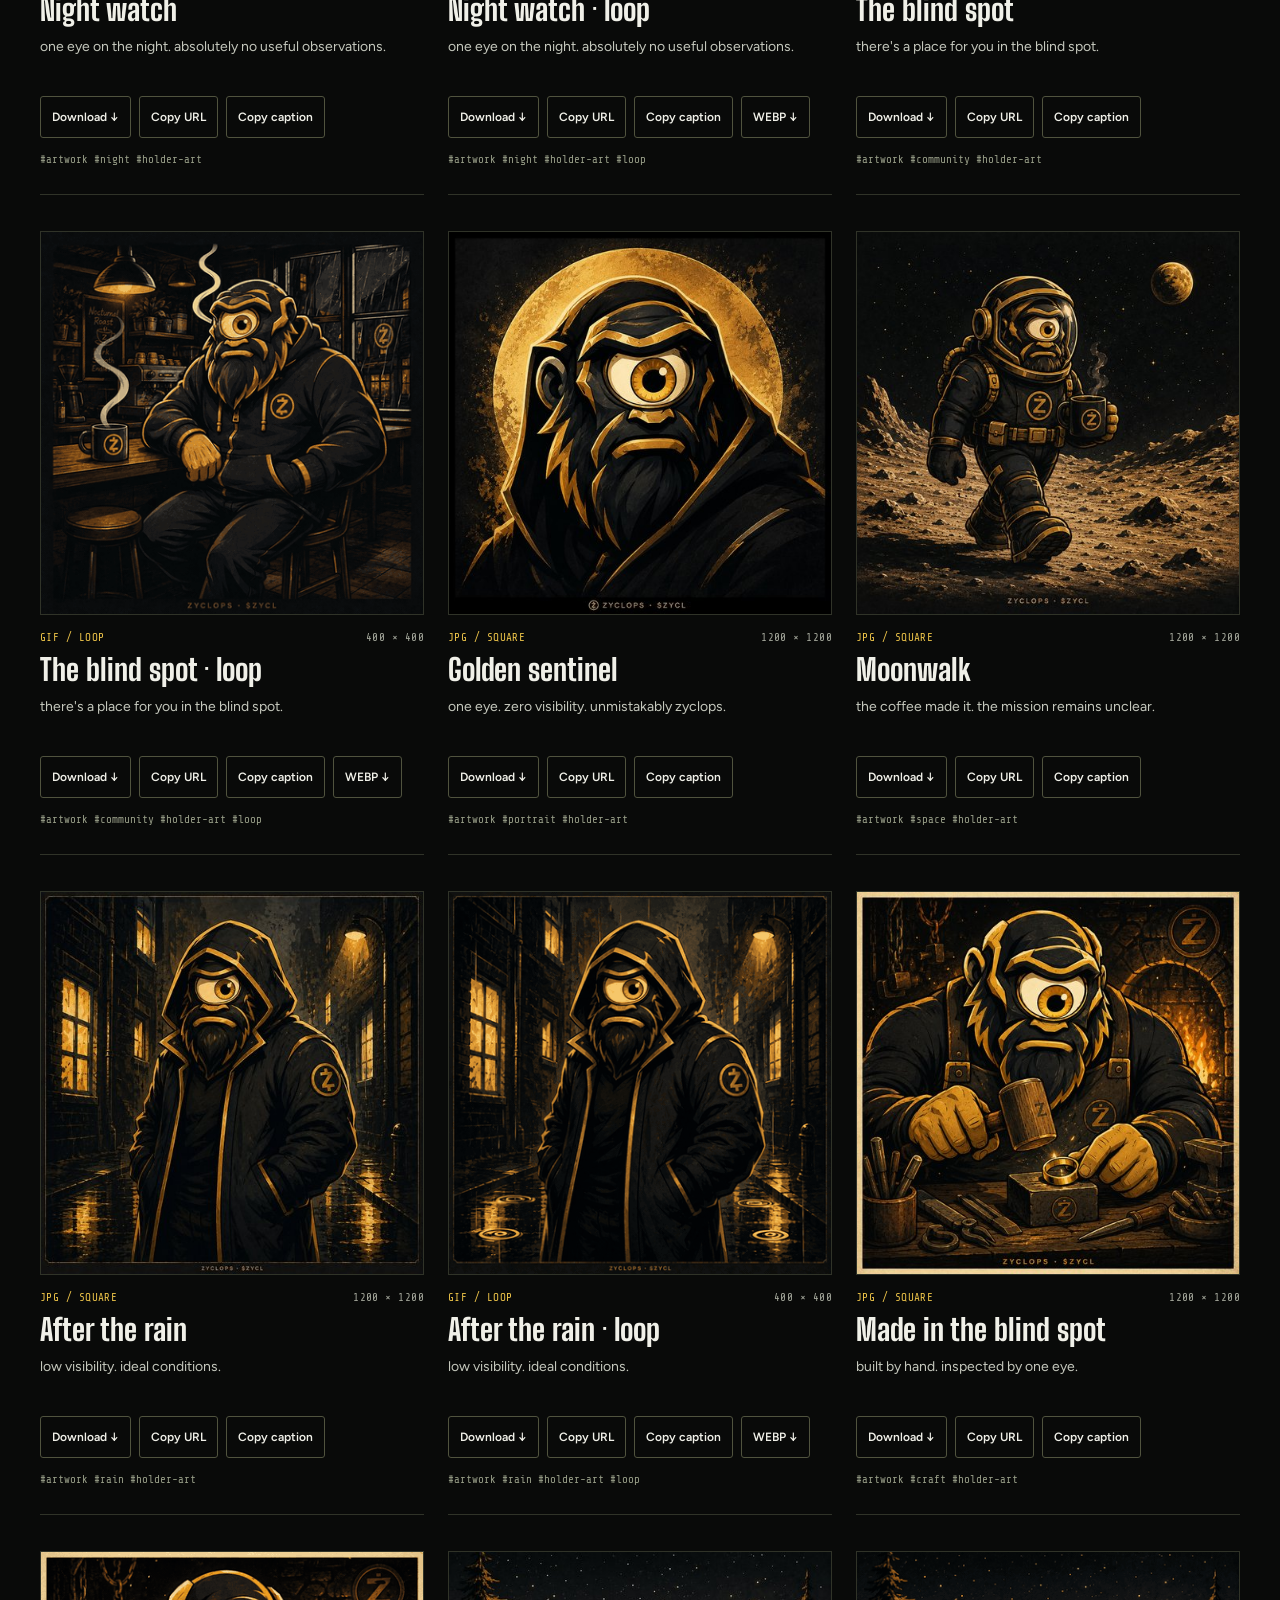
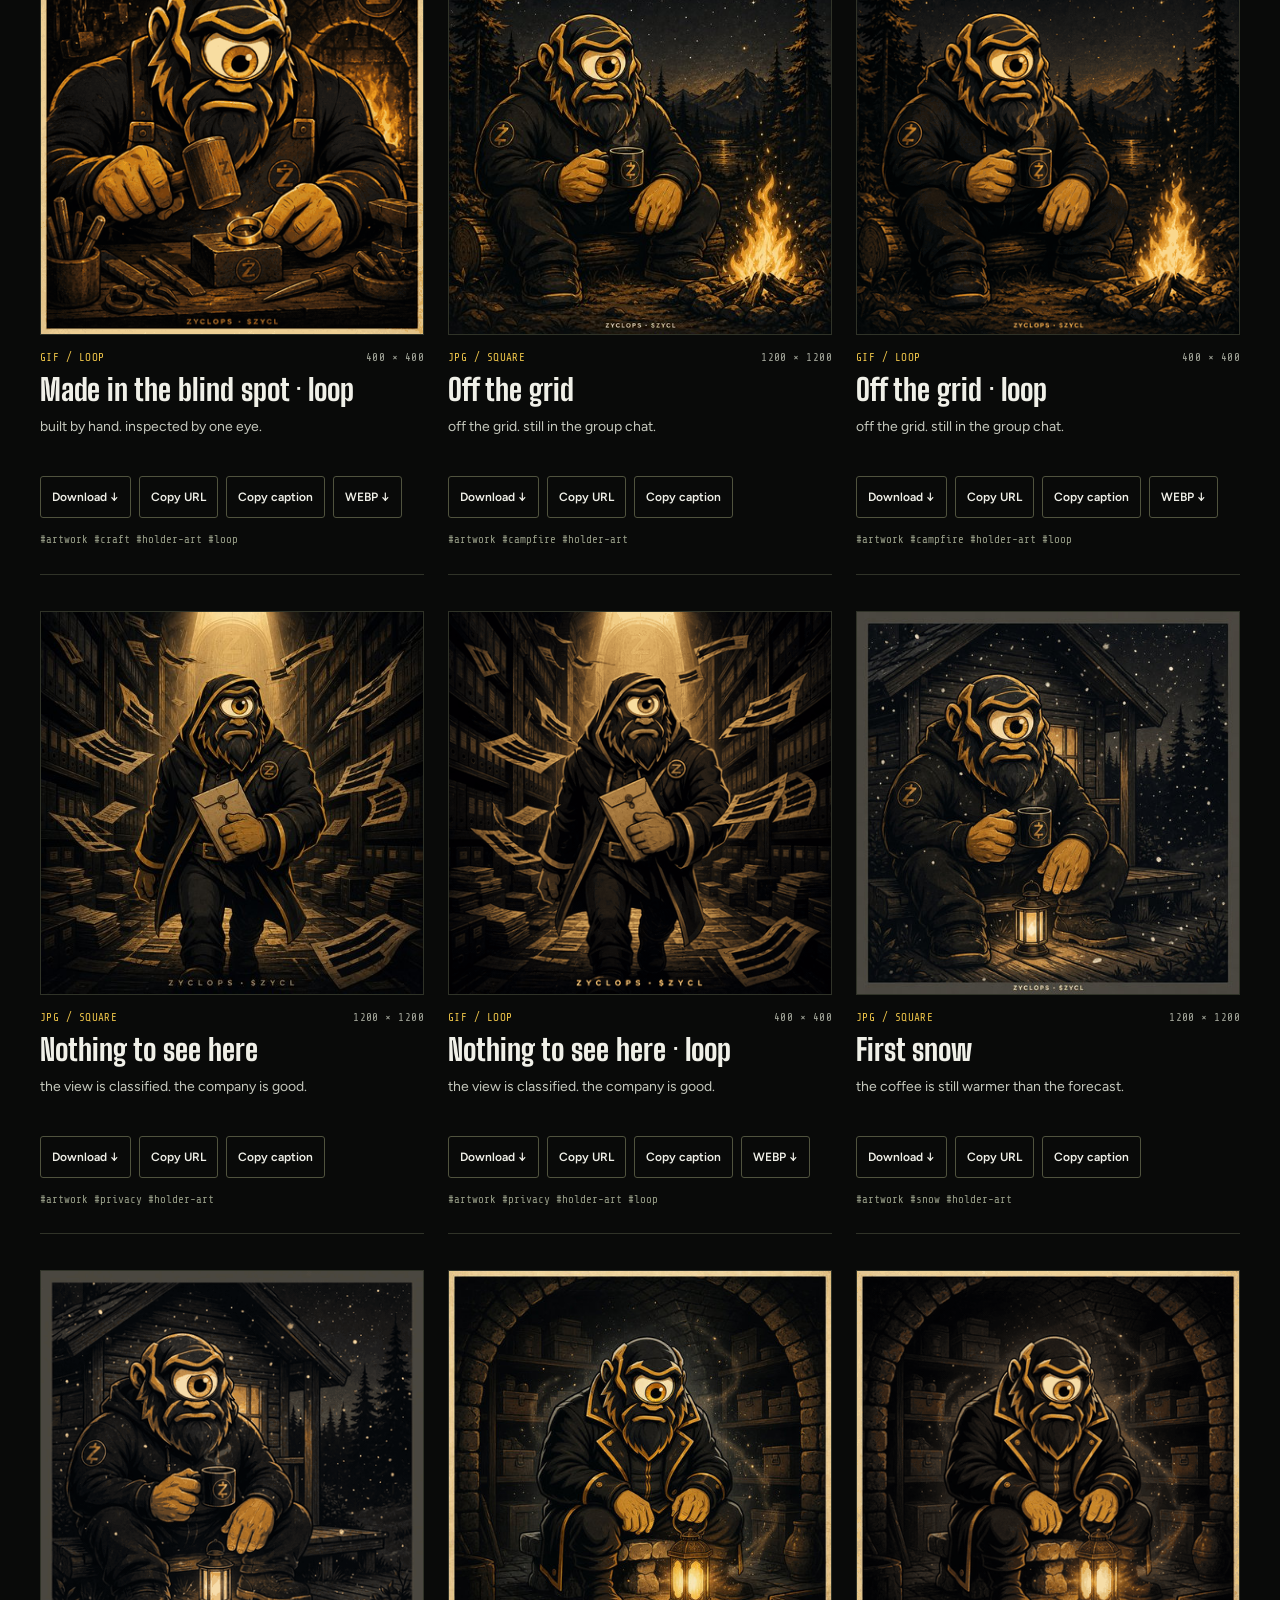
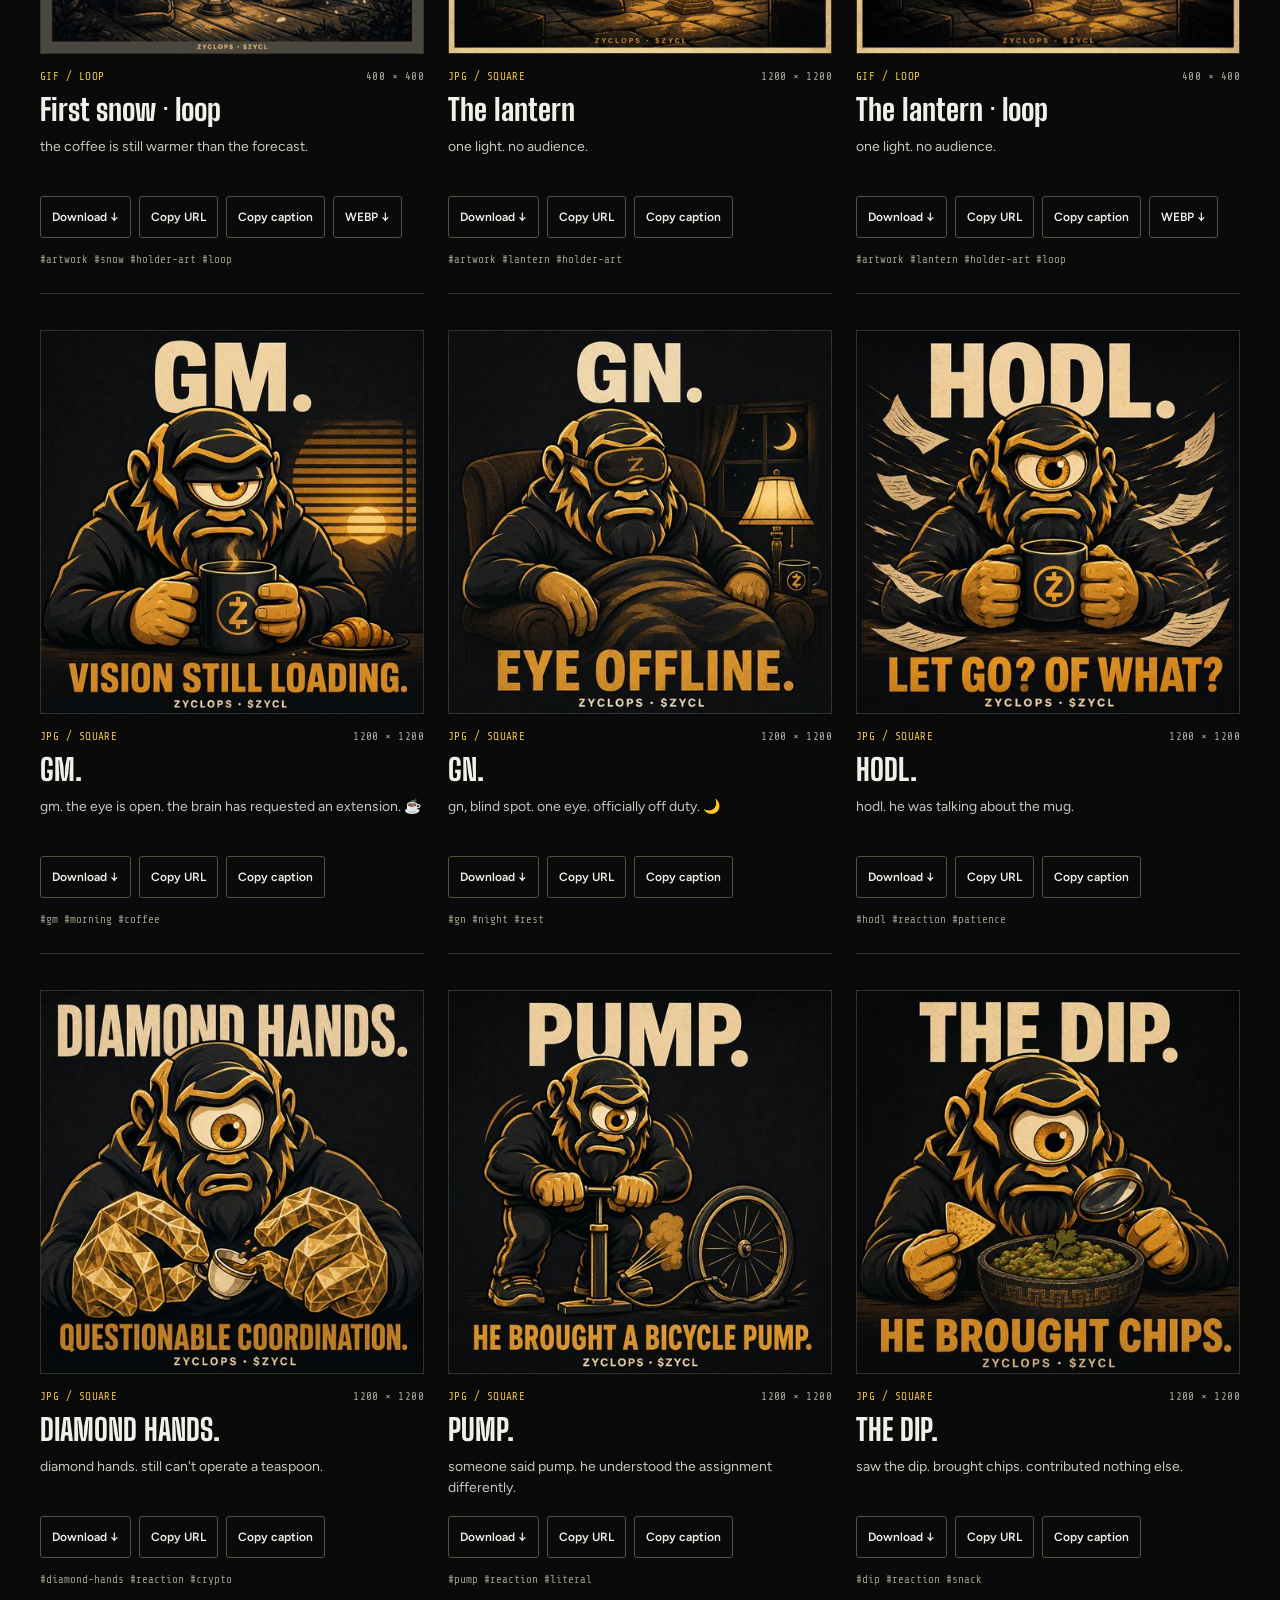
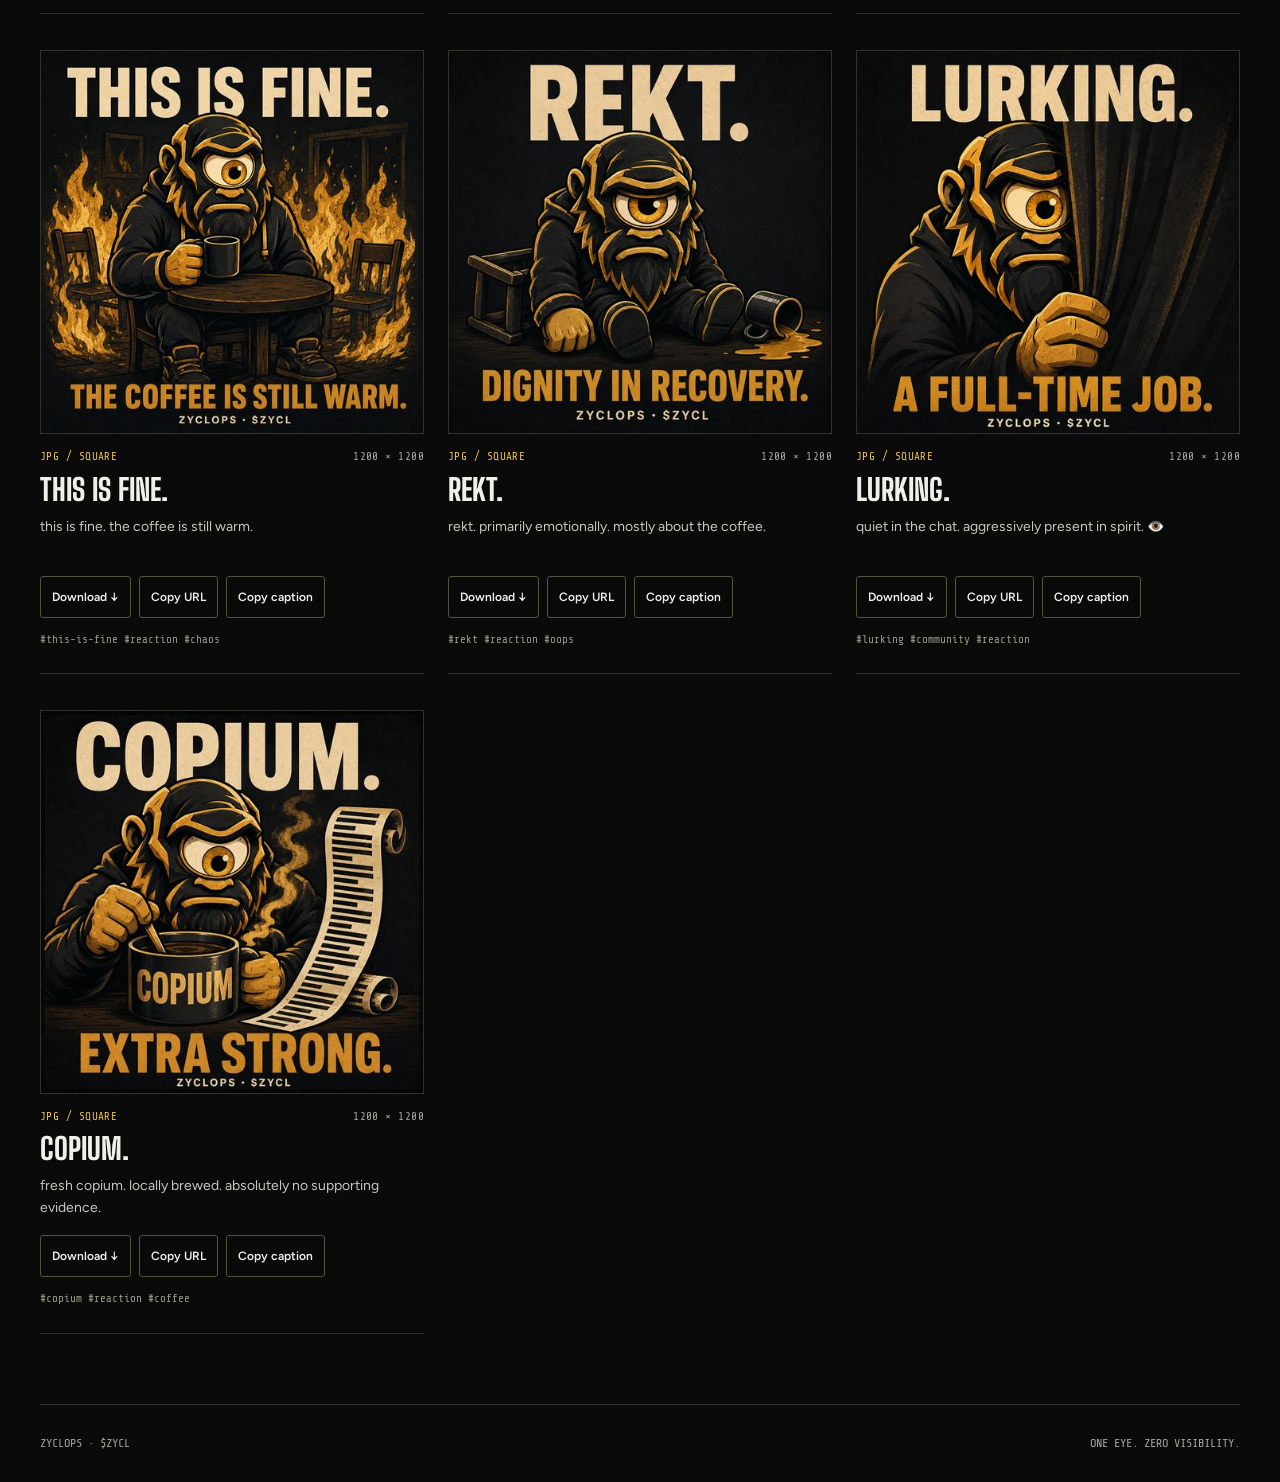
==== commit c37957e0: "Add chart redaction and Find Zatoshi memes" ====
--- a/media-vault/index.html
+++ b/media-vault/index.html
@@ -13,7 +13,7 @@
   <body>
     <header class="wrap masthead">
       <a class="brand" href="../">ZYCLOPS<span>.</span></a>
-      <span class="eyebrow">THE UNLISTED COLLECTION / VOL. 05</span>
+      <span class="eyebrow">THE UNLISTED COLLECTION / VOL. 06</span>
     </header>
     <main class="wrap">
       <section class="intro">
@@ -26,7 +26,7 @@
           </p>
         </div>
         <aside class="library-note">
-          <strong id="library-count">50 pictures</strong>
+          <strong id="library-count">52 pictures</strong>
           <p>
             For holders: download a file, copy a caption, and attach it to your
             post. For bots: use the manifest.
@@ -34,7 +34,7 @@
           <a class="button gold" href="manifest.json"
             >Bot manifest <span>↗</span></a
           >
-          <a class="button" href="zyclops-media-pack-v5.zip" download
+          <a class="button" href="zyclops-media-pack-v6.zip" download
             >Download collection <span>↓</span></a
           >
           <a class="small-link" href="BOT-README.md">Integration notes</a>
@@ -72,7 +72,7 @@
       <noscript
         ><p>
           JavaScript is disabled. Download the
-          <a href="zyclops-media-pack-v5.zip">complete collection</a> or read
+          <a href="zyclops-media-pack-v6.zip">complete collection</a> or read
           the <a href="manifest.json">manifest</a> for individual file paths and
           captions.
         </p></noscript
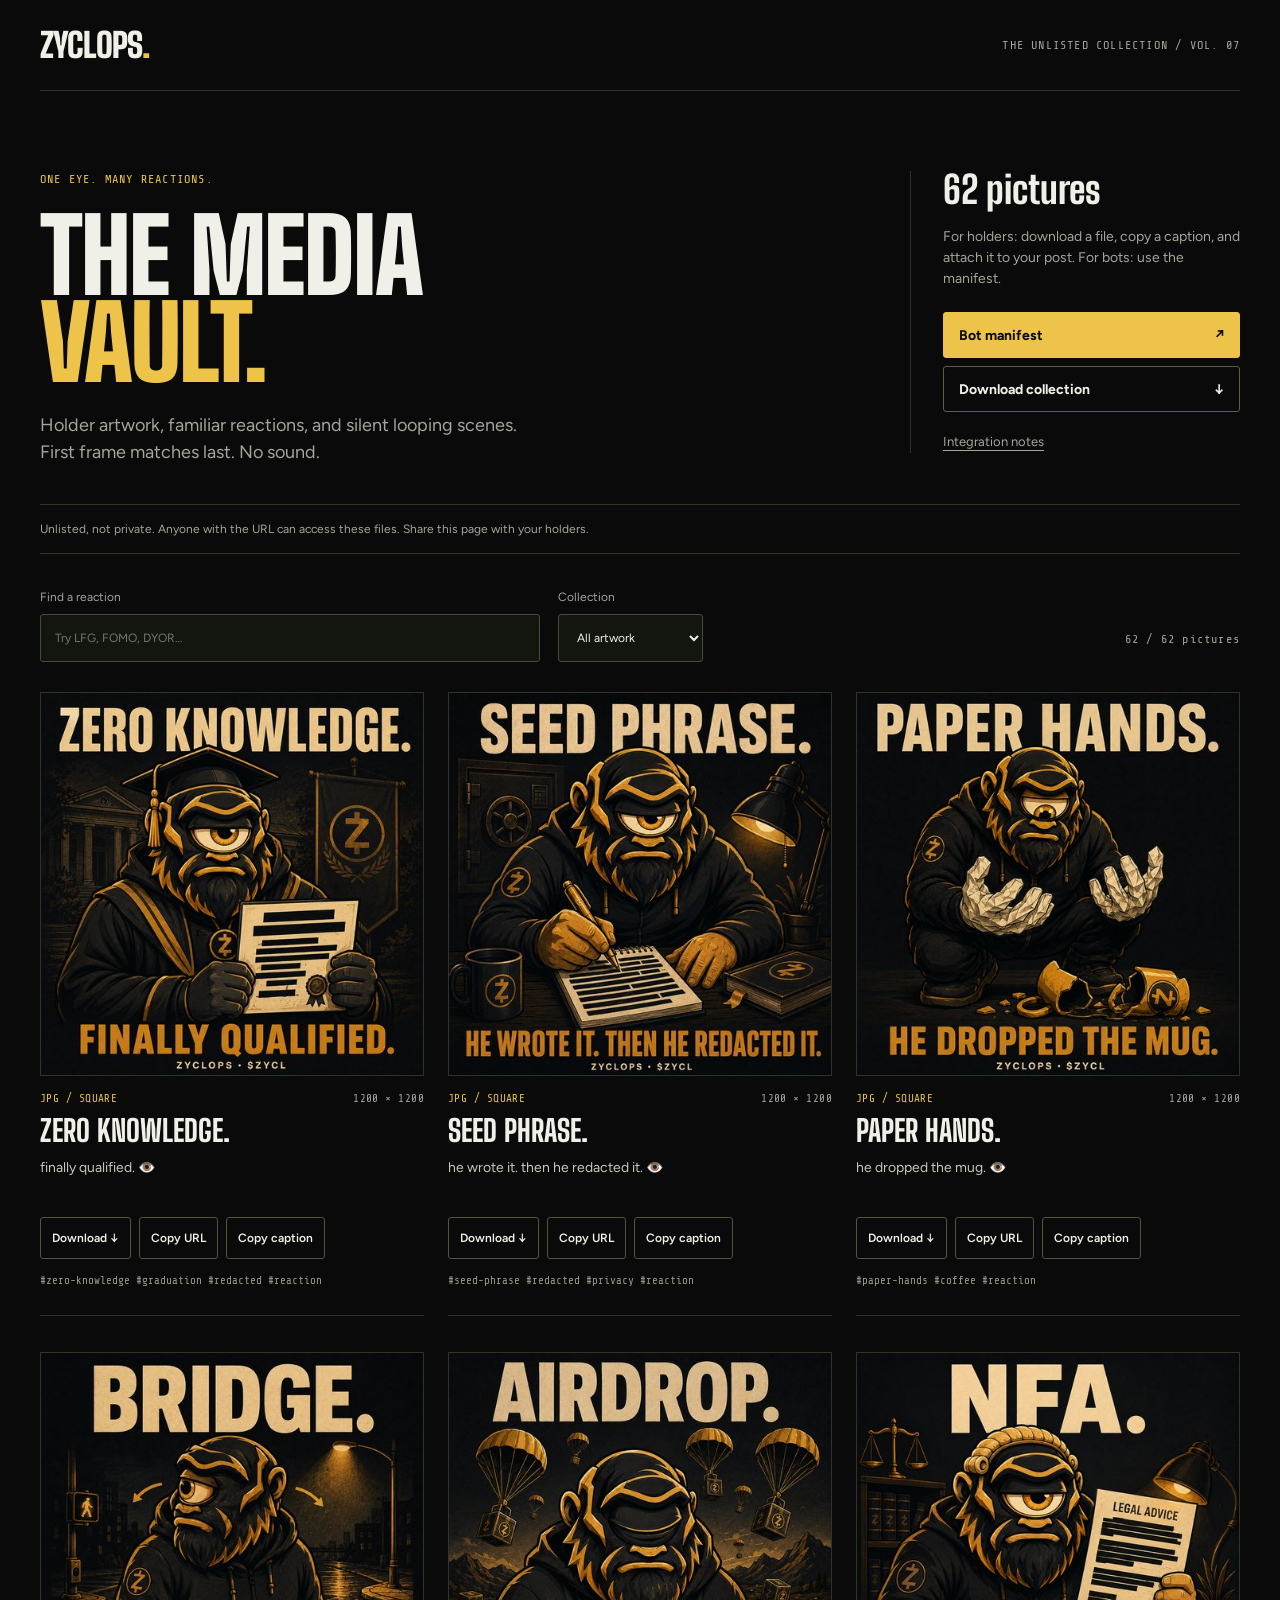
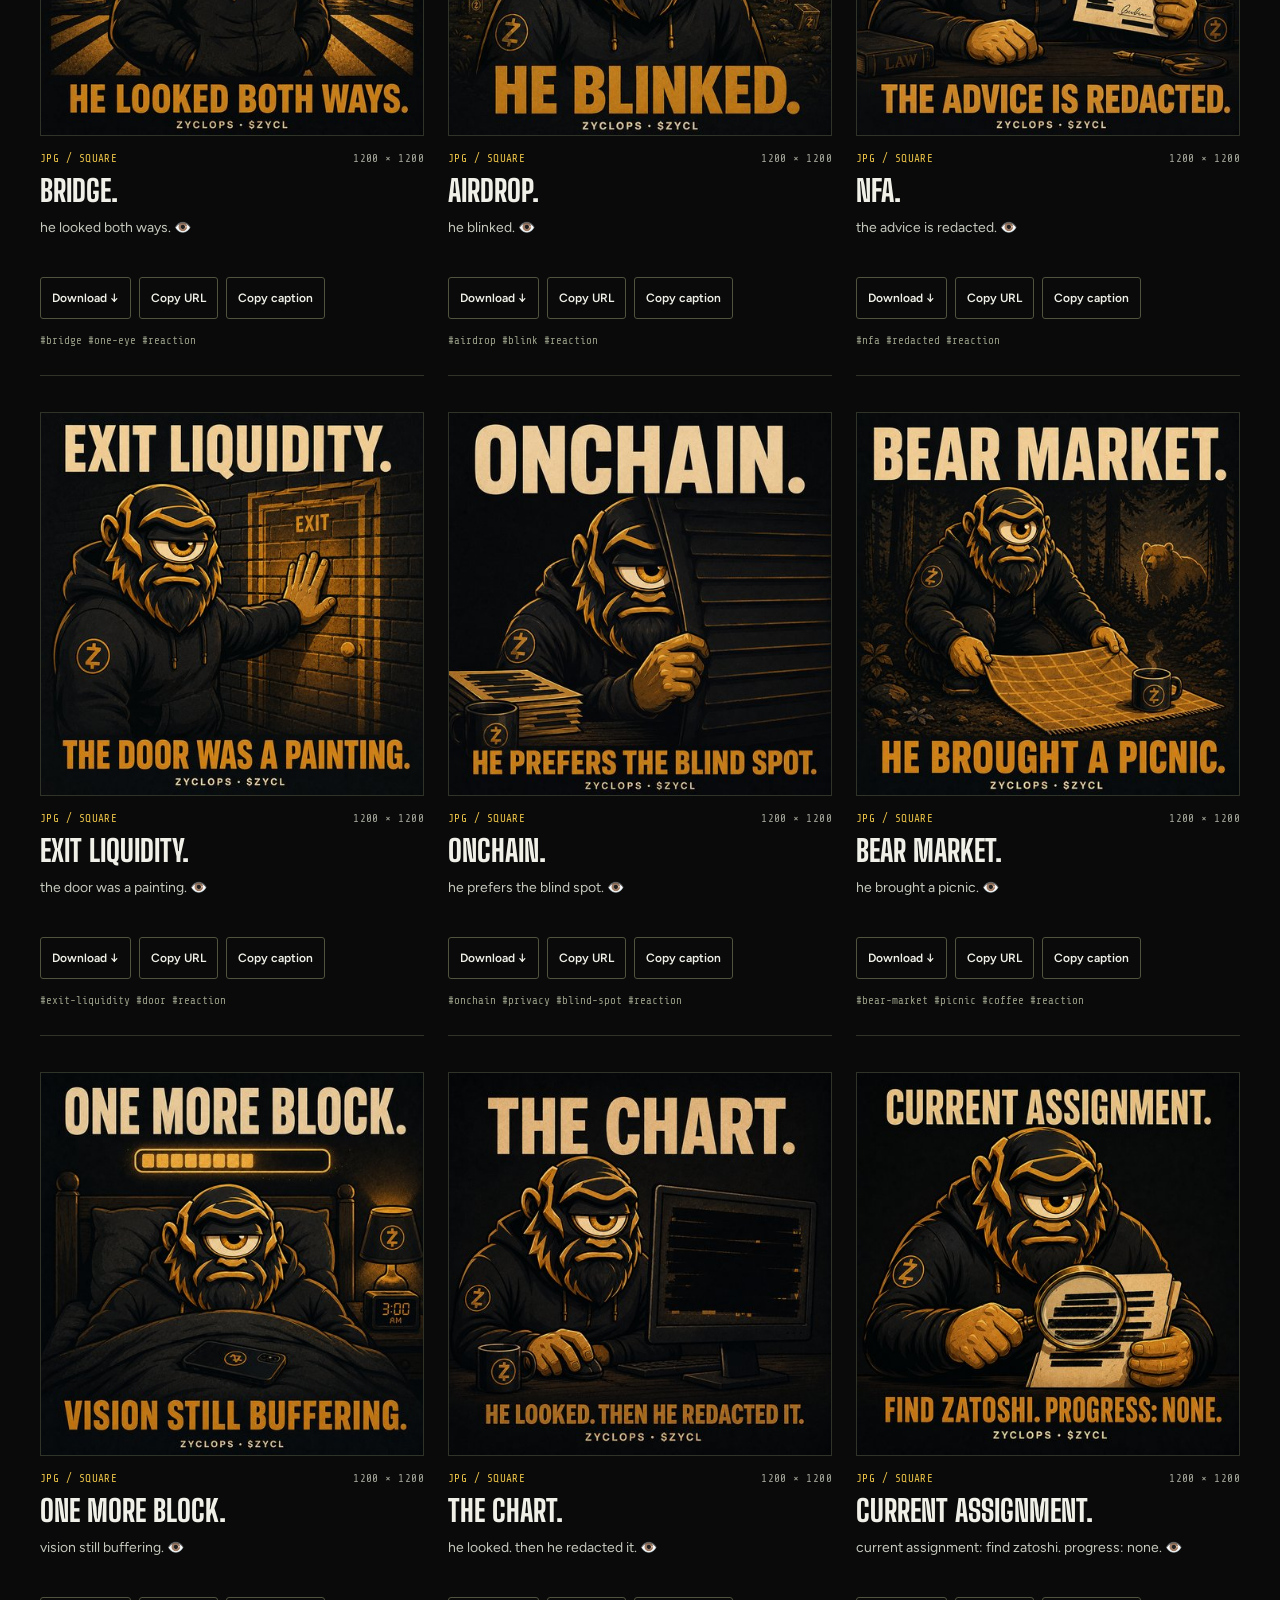
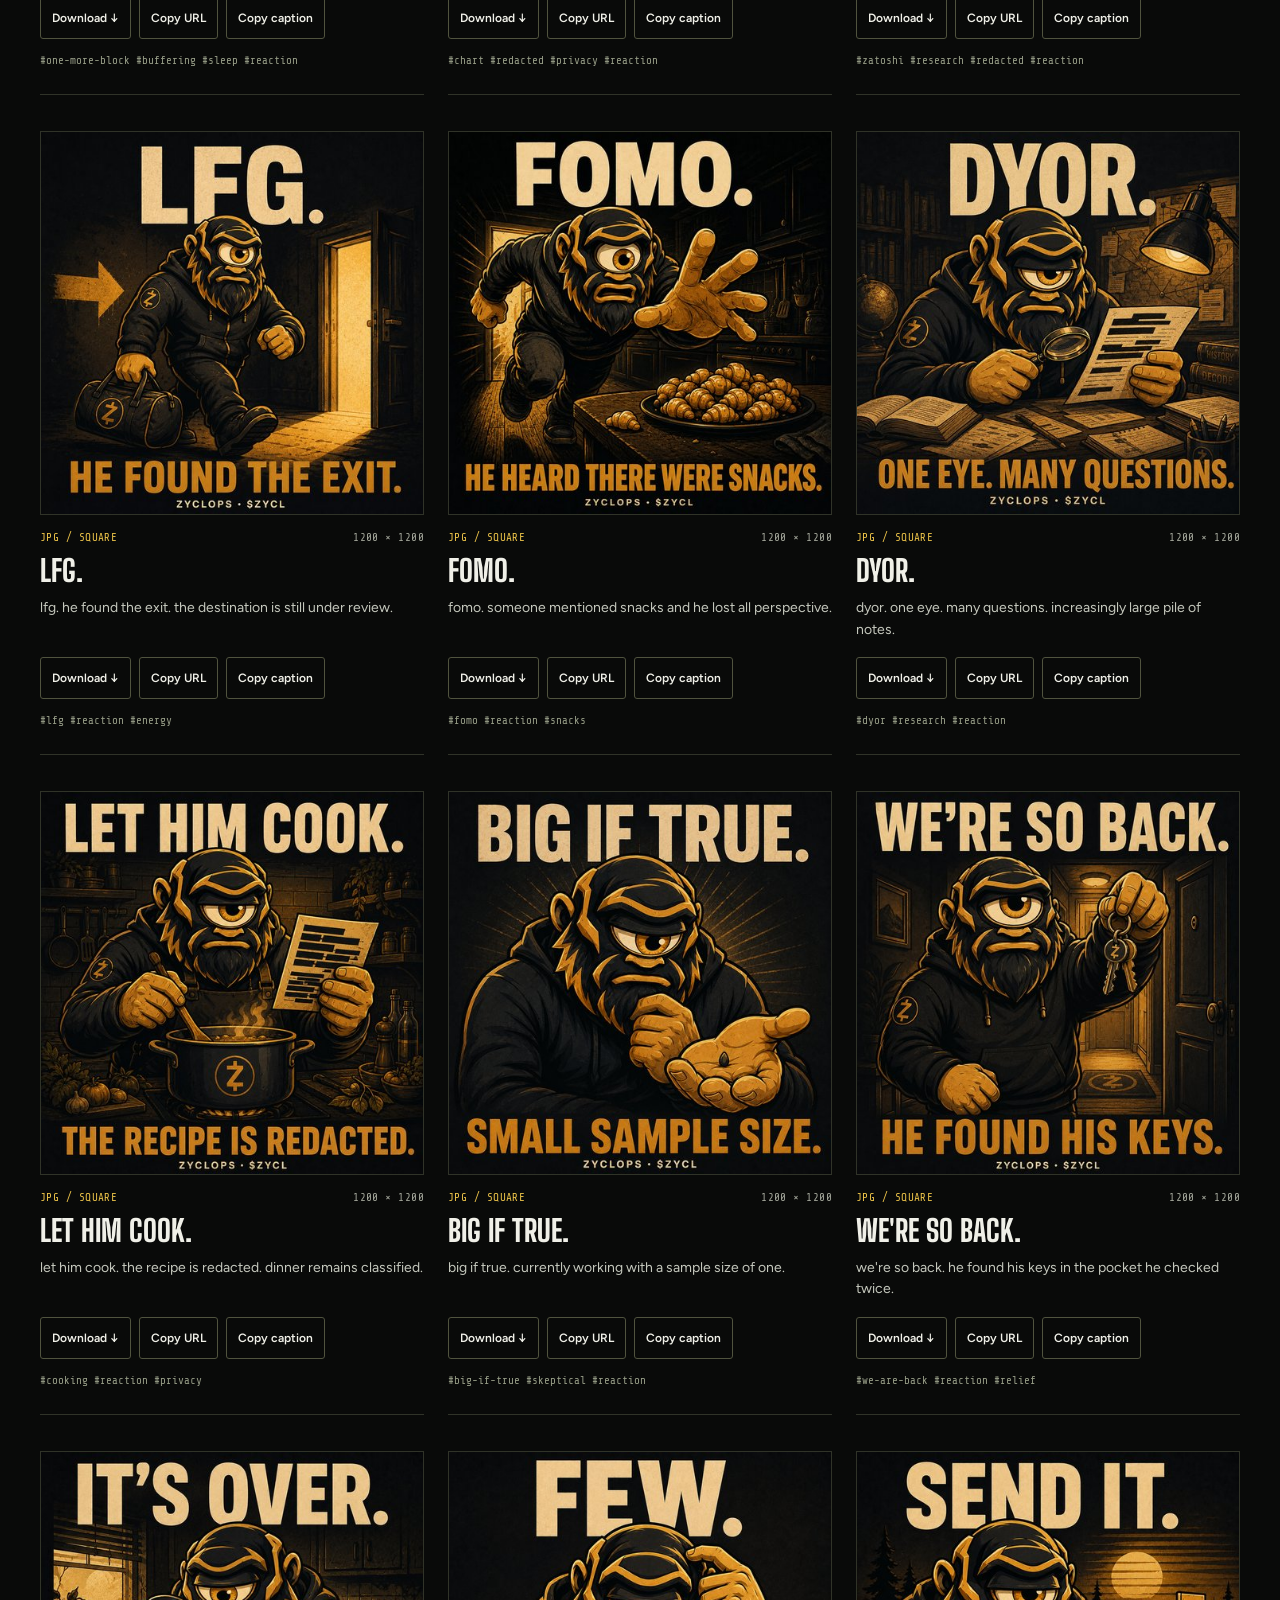
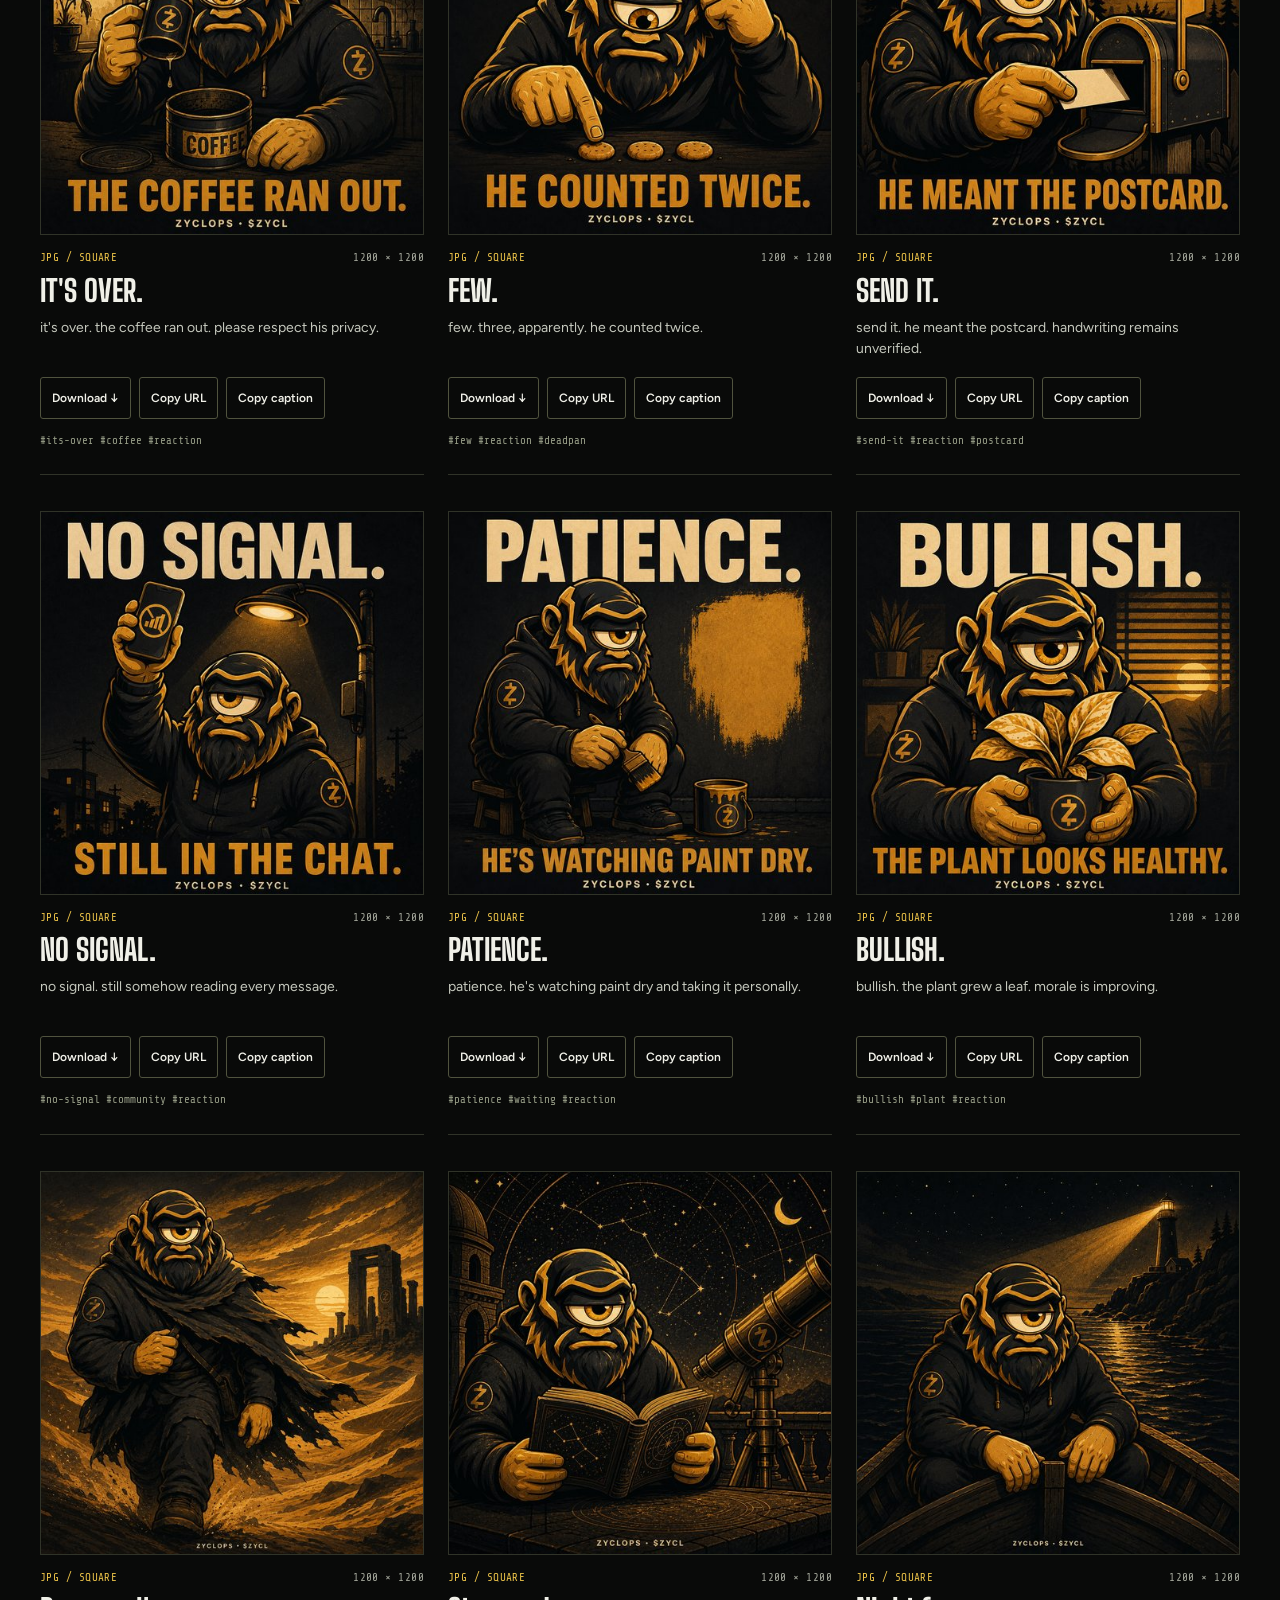
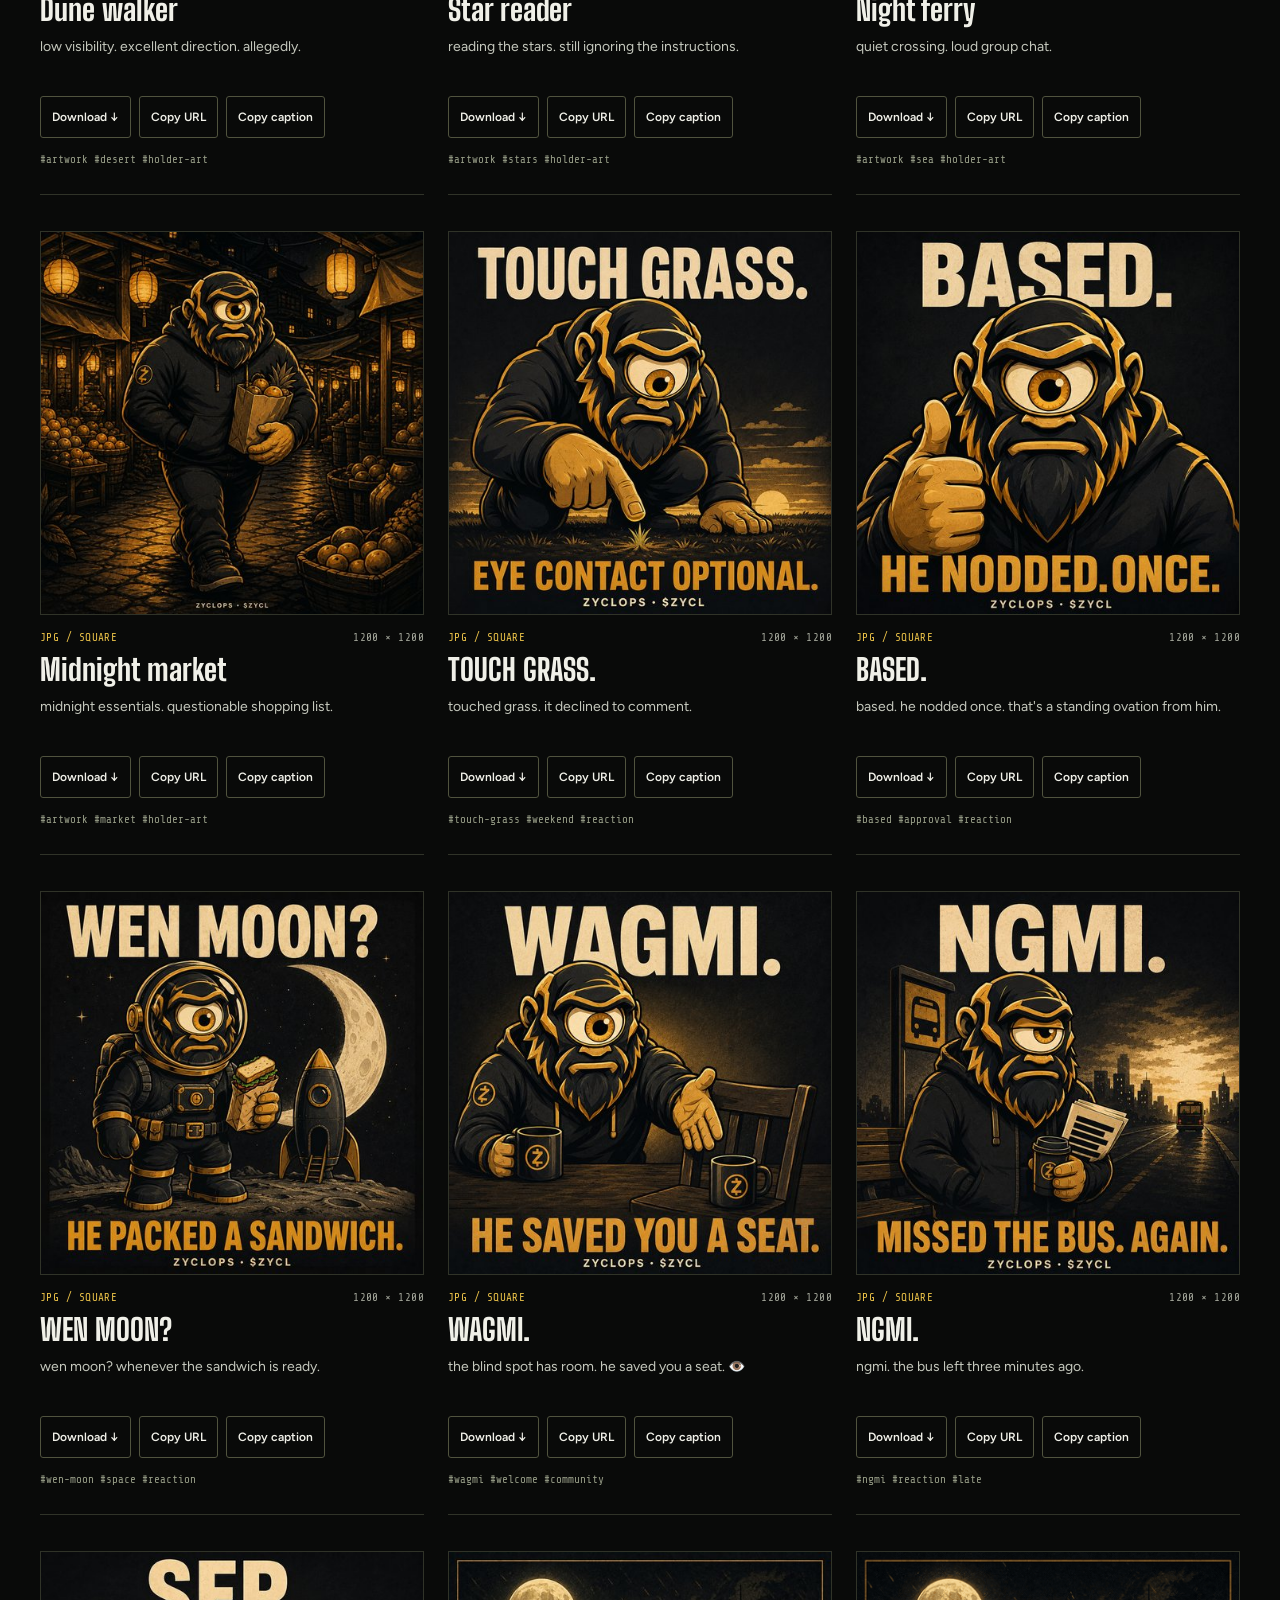
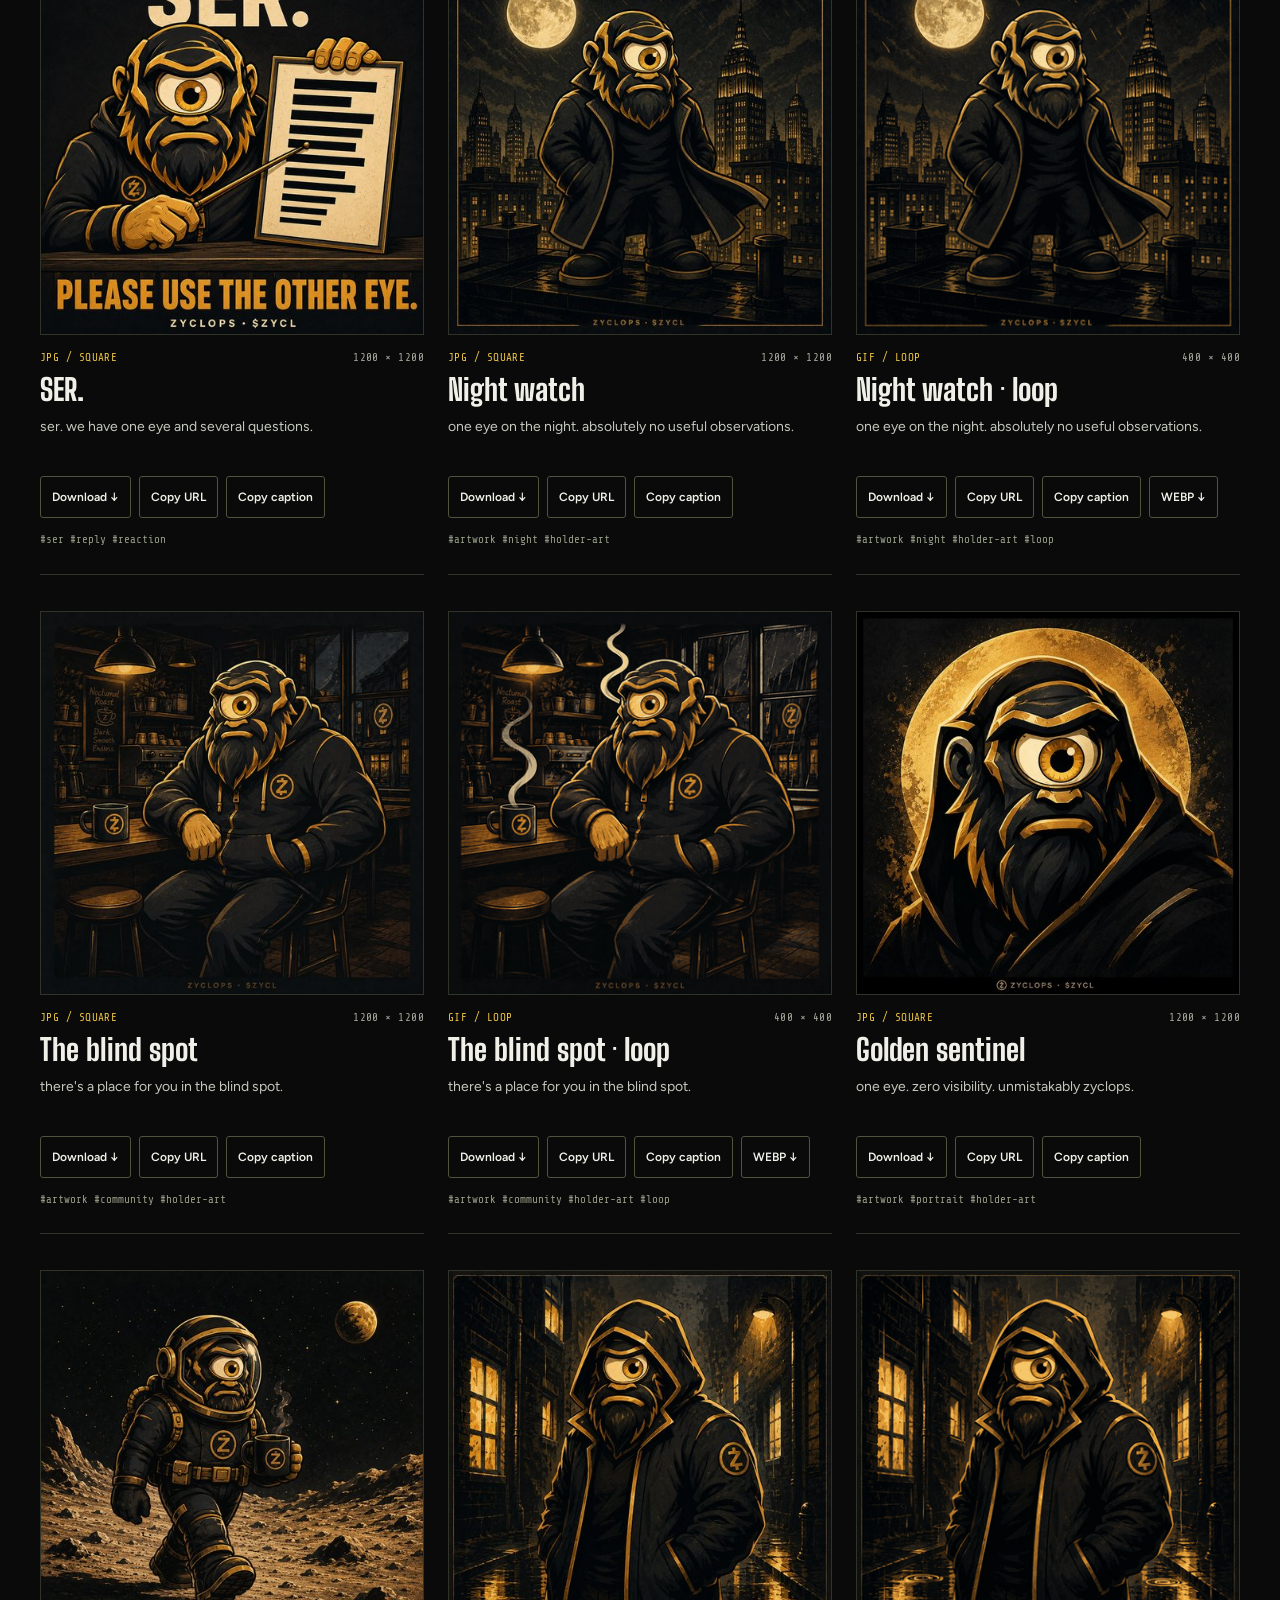
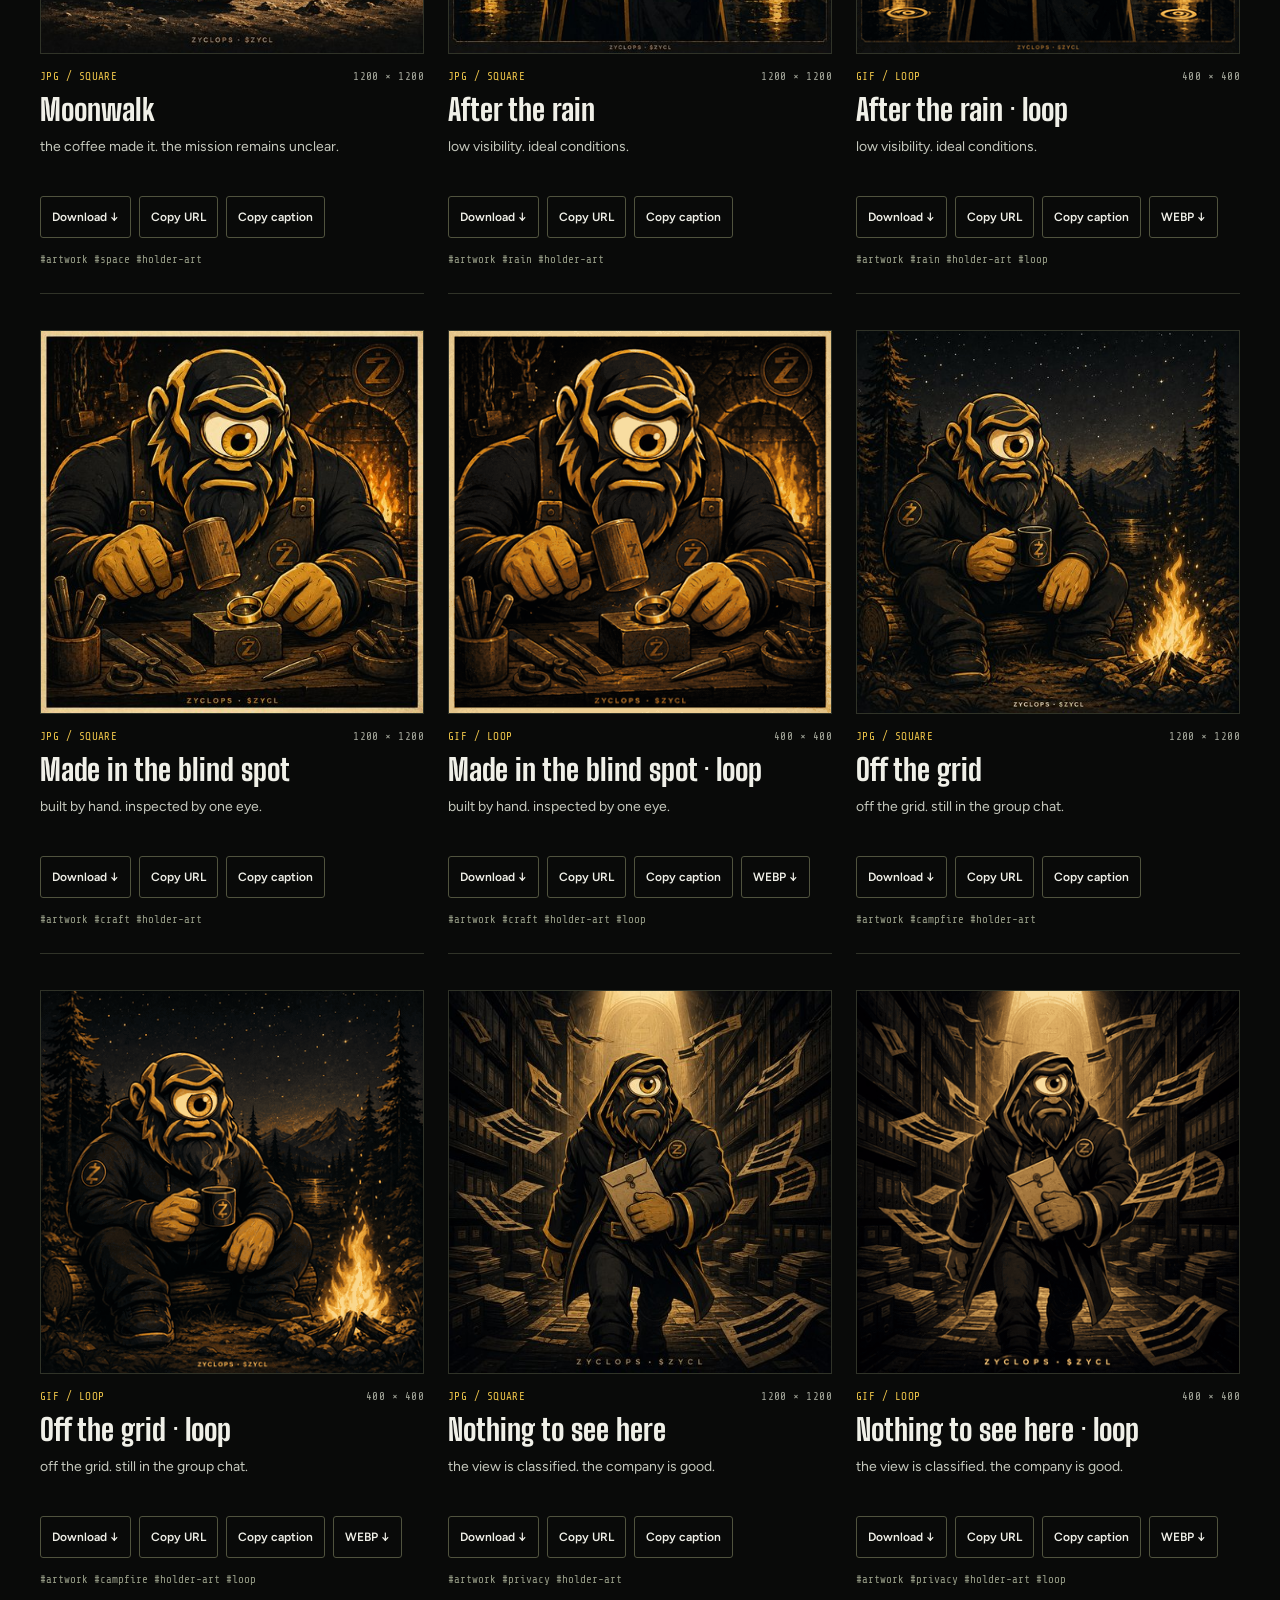
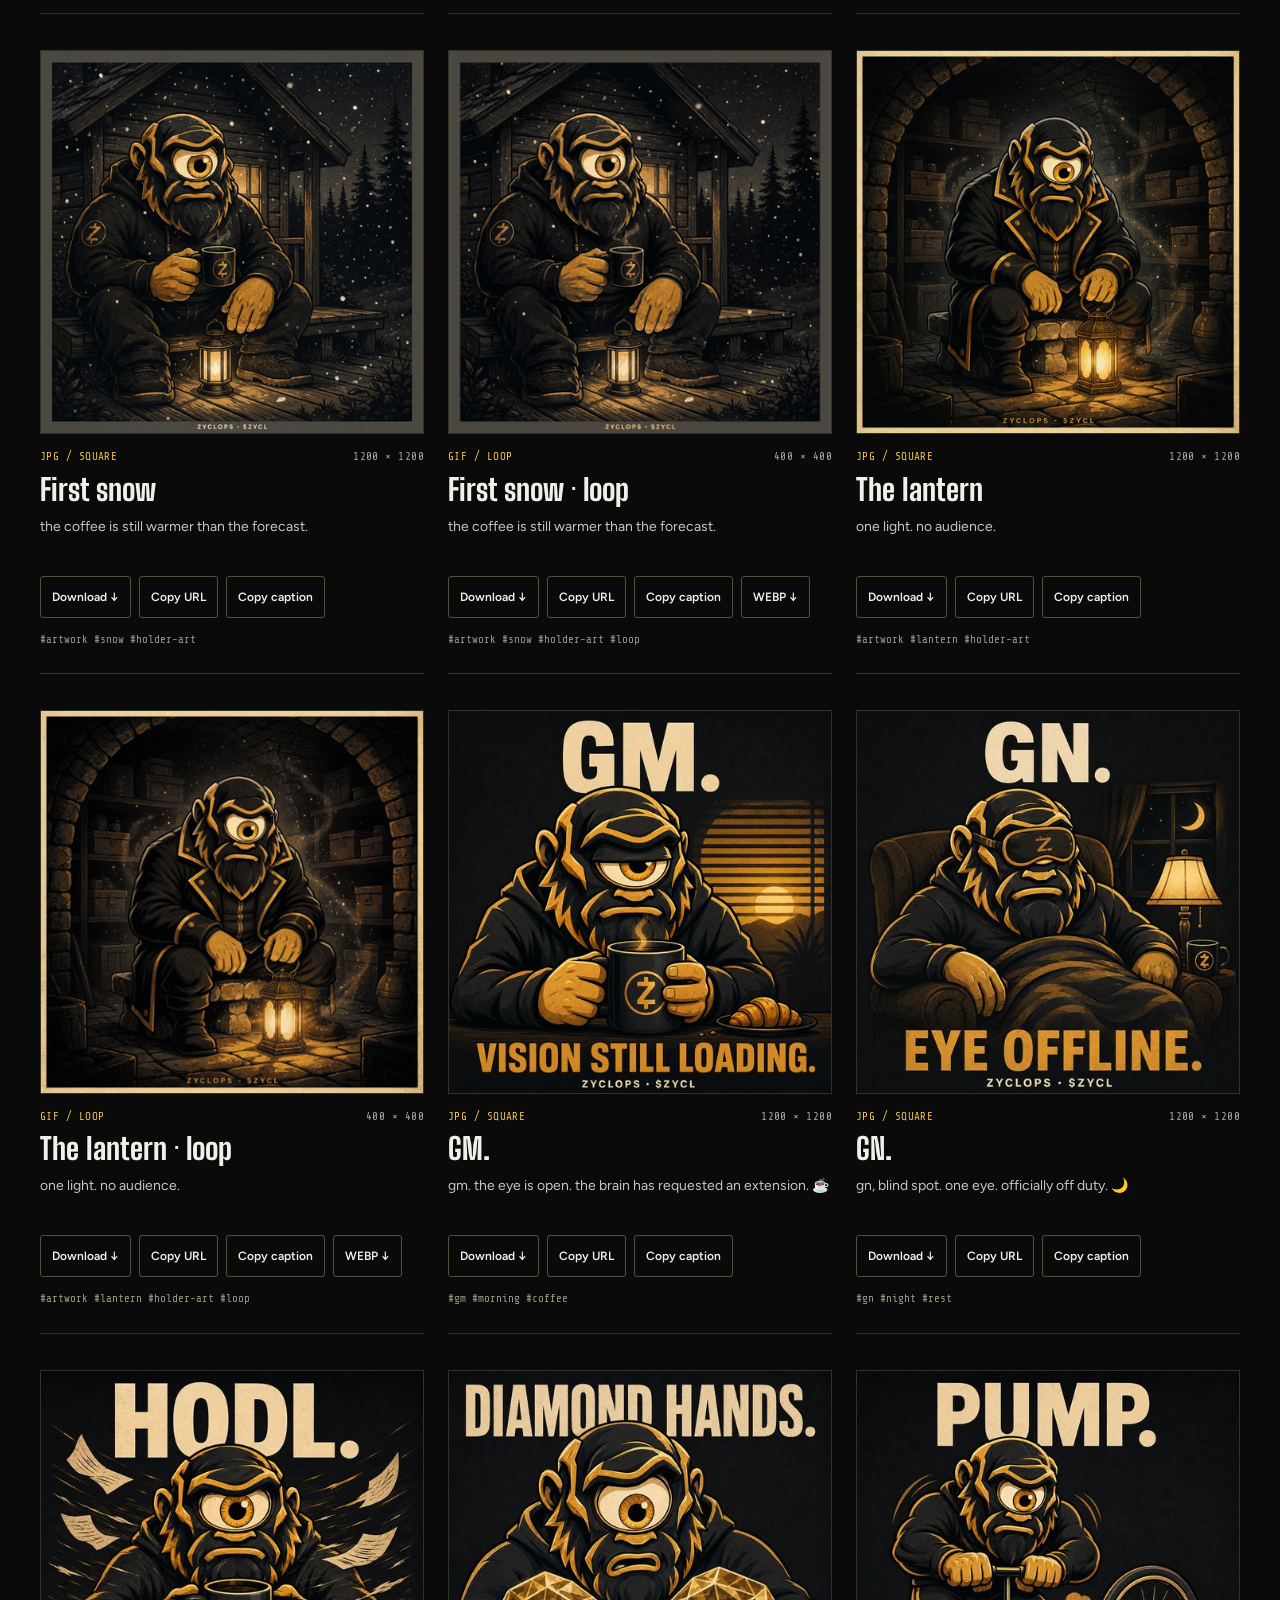
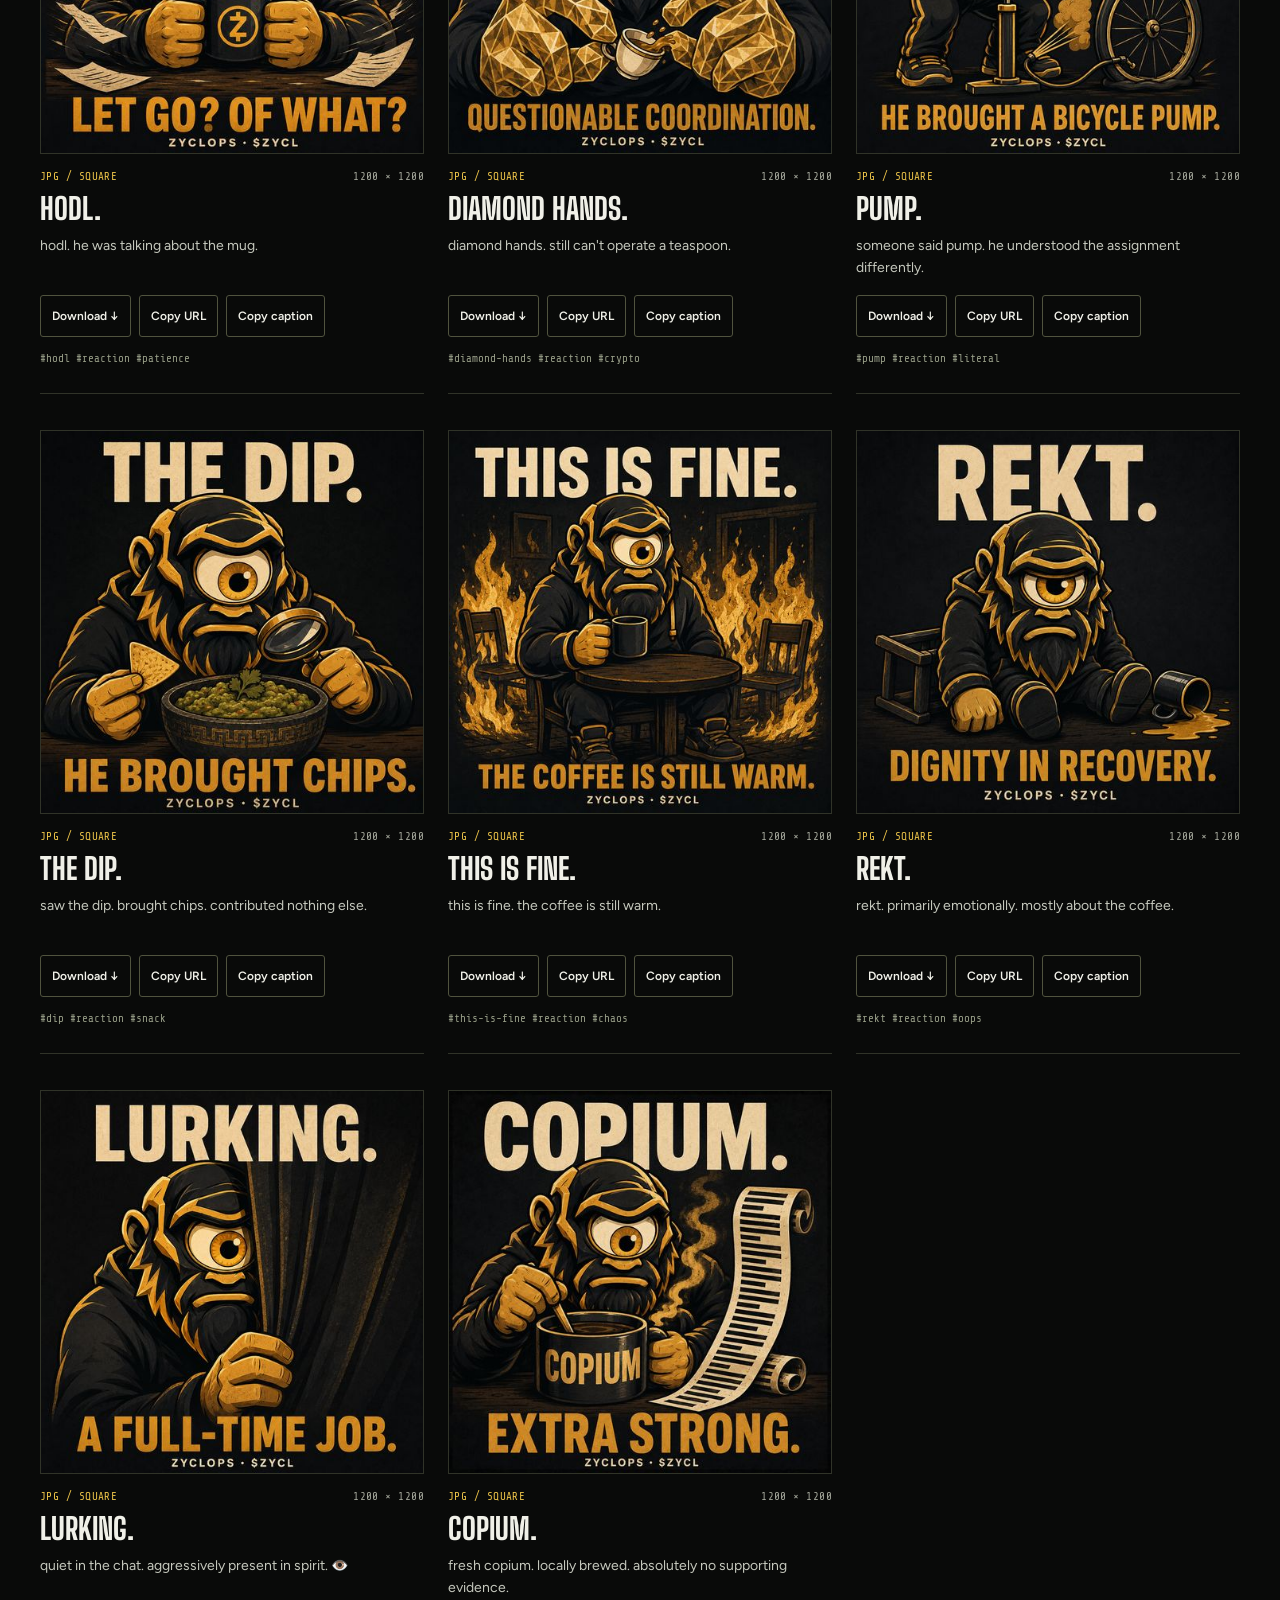
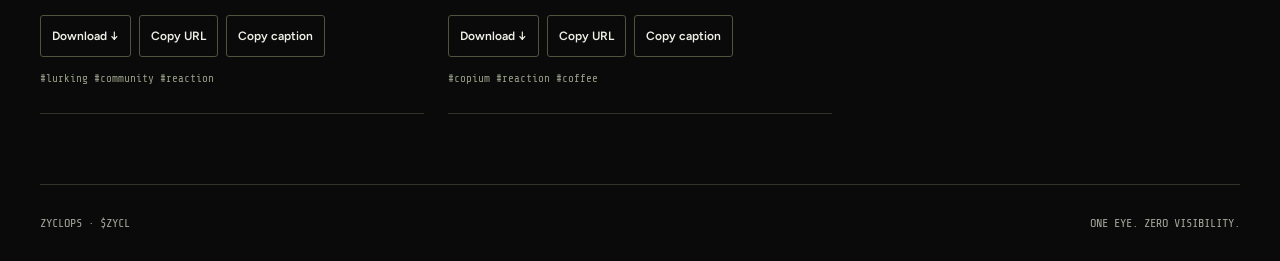
==== commit 834776a1: "Add ten ZYCLOPS crypto reaction memes" ====
--- a/media-vault/index.html
+++ b/media-vault/index.html
@@ -13,7 +13,7 @@
   <body>
     <header class="wrap masthead">
       <a class="brand" href="../">ZYCLOPS<span>.</span></a>
-      <span class="eyebrow">THE UNLISTED COLLECTION / VOL. 06</span>
+      <span class="eyebrow">THE UNLISTED COLLECTION / VOL. 07</span>
     </header>
     <main class="wrap">
       <section class="intro">
@@ -26,7 +26,7 @@
           </p>
         </div>
         <aside class="library-note">
-          <strong id="library-count">52 pictures</strong>
+          <strong id="library-count">62 pictures</strong>
           <p>
             For holders: download a file, copy a caption, and attach it to your
             post. For bots: use the manifest.
@@ -34,7 +34,7 @@
           <a class="button gold" href="manifest.json"
             >Bot manifest <span>↗</span></a
           >
-          <a class="button" href="zyclops-media-pack-v6.zip" download
+          <a class="button" href="zyclops-media-pack-v7.zip" download
             >Download collection <span>↓</span></a
           >
           <a class="small-link" href="BOT-README.md">Integration notes</a>
@@ -72,7 +72,7 @@
       <noscript
         ><p>
           JavaScript is disabled. Download the
-          <a href="zyclops-media-pack-v6.zip">complete collection</a> or read
+          <a href="zyclops-media-pack-v7.zip">complete collection</a> or read
           the <a href="manifest.json">manifest</a> for individual file paths and
           captions.
         </p></noscript
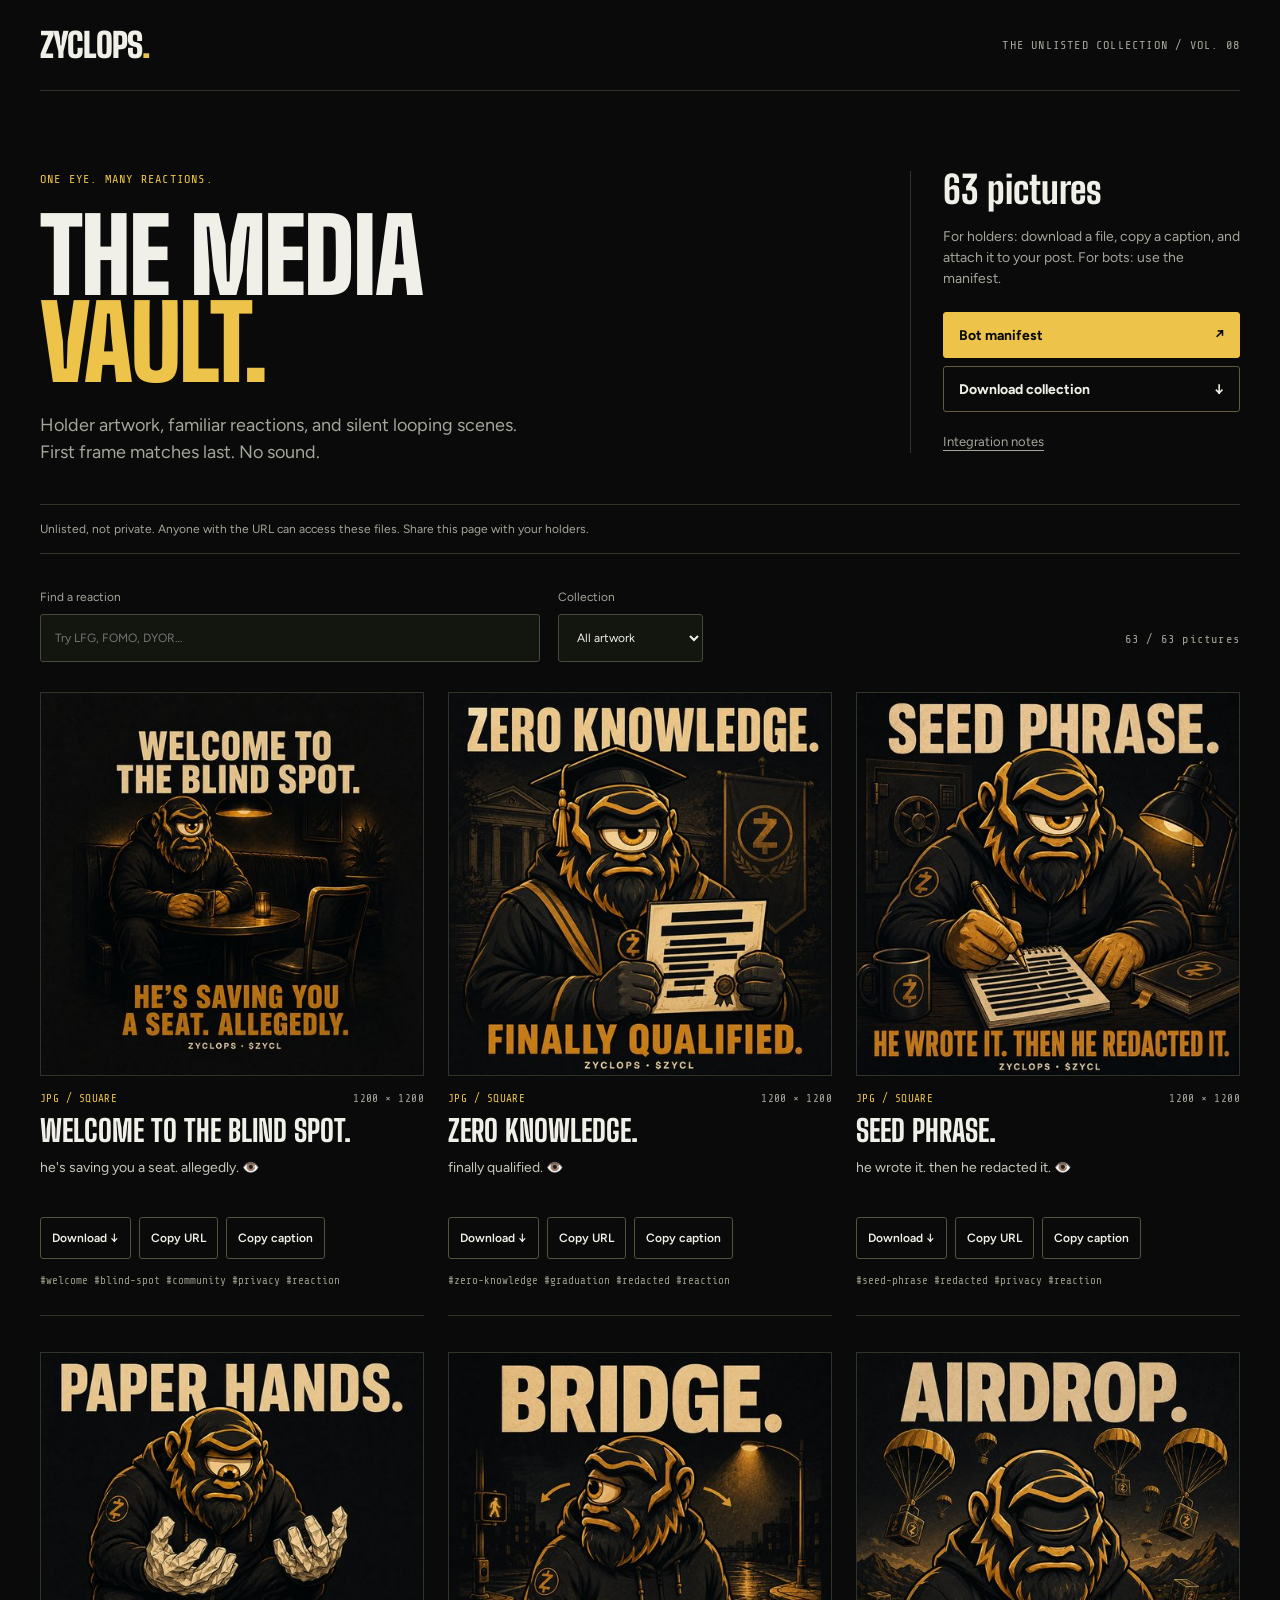
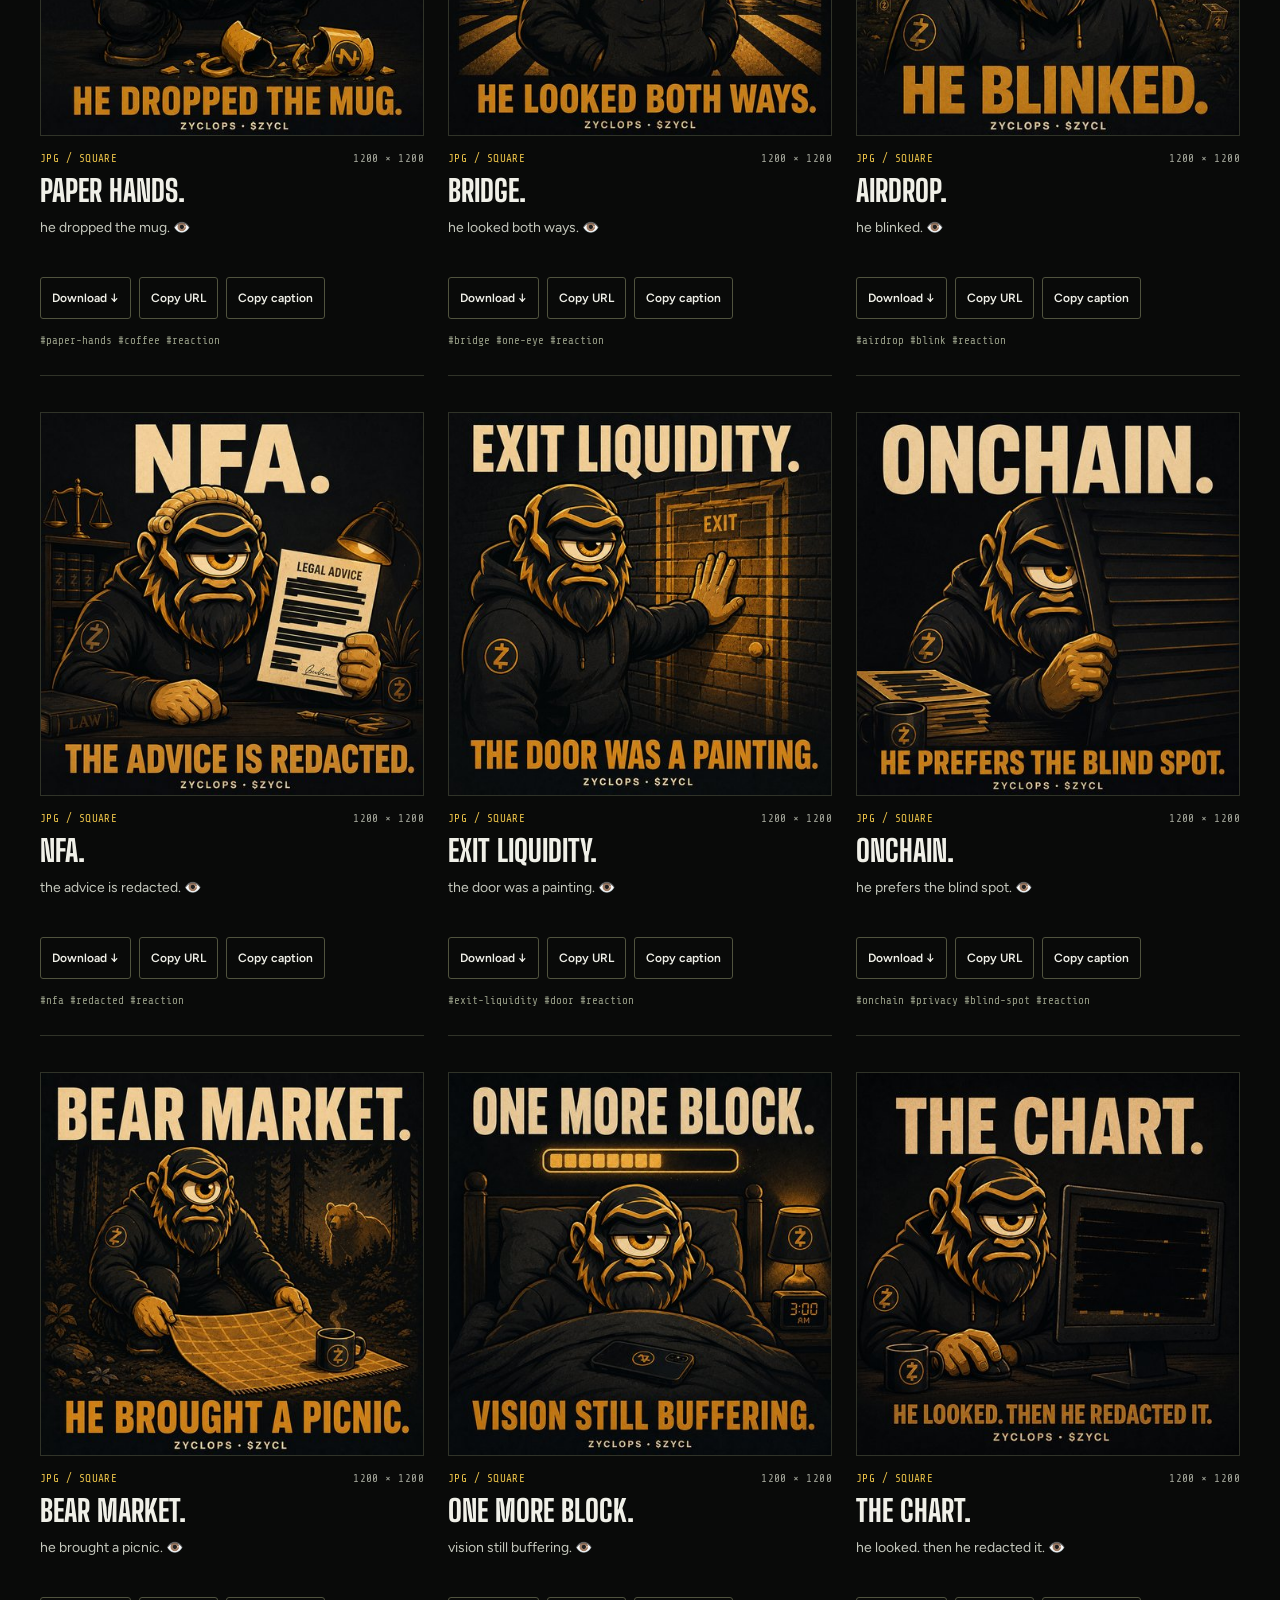
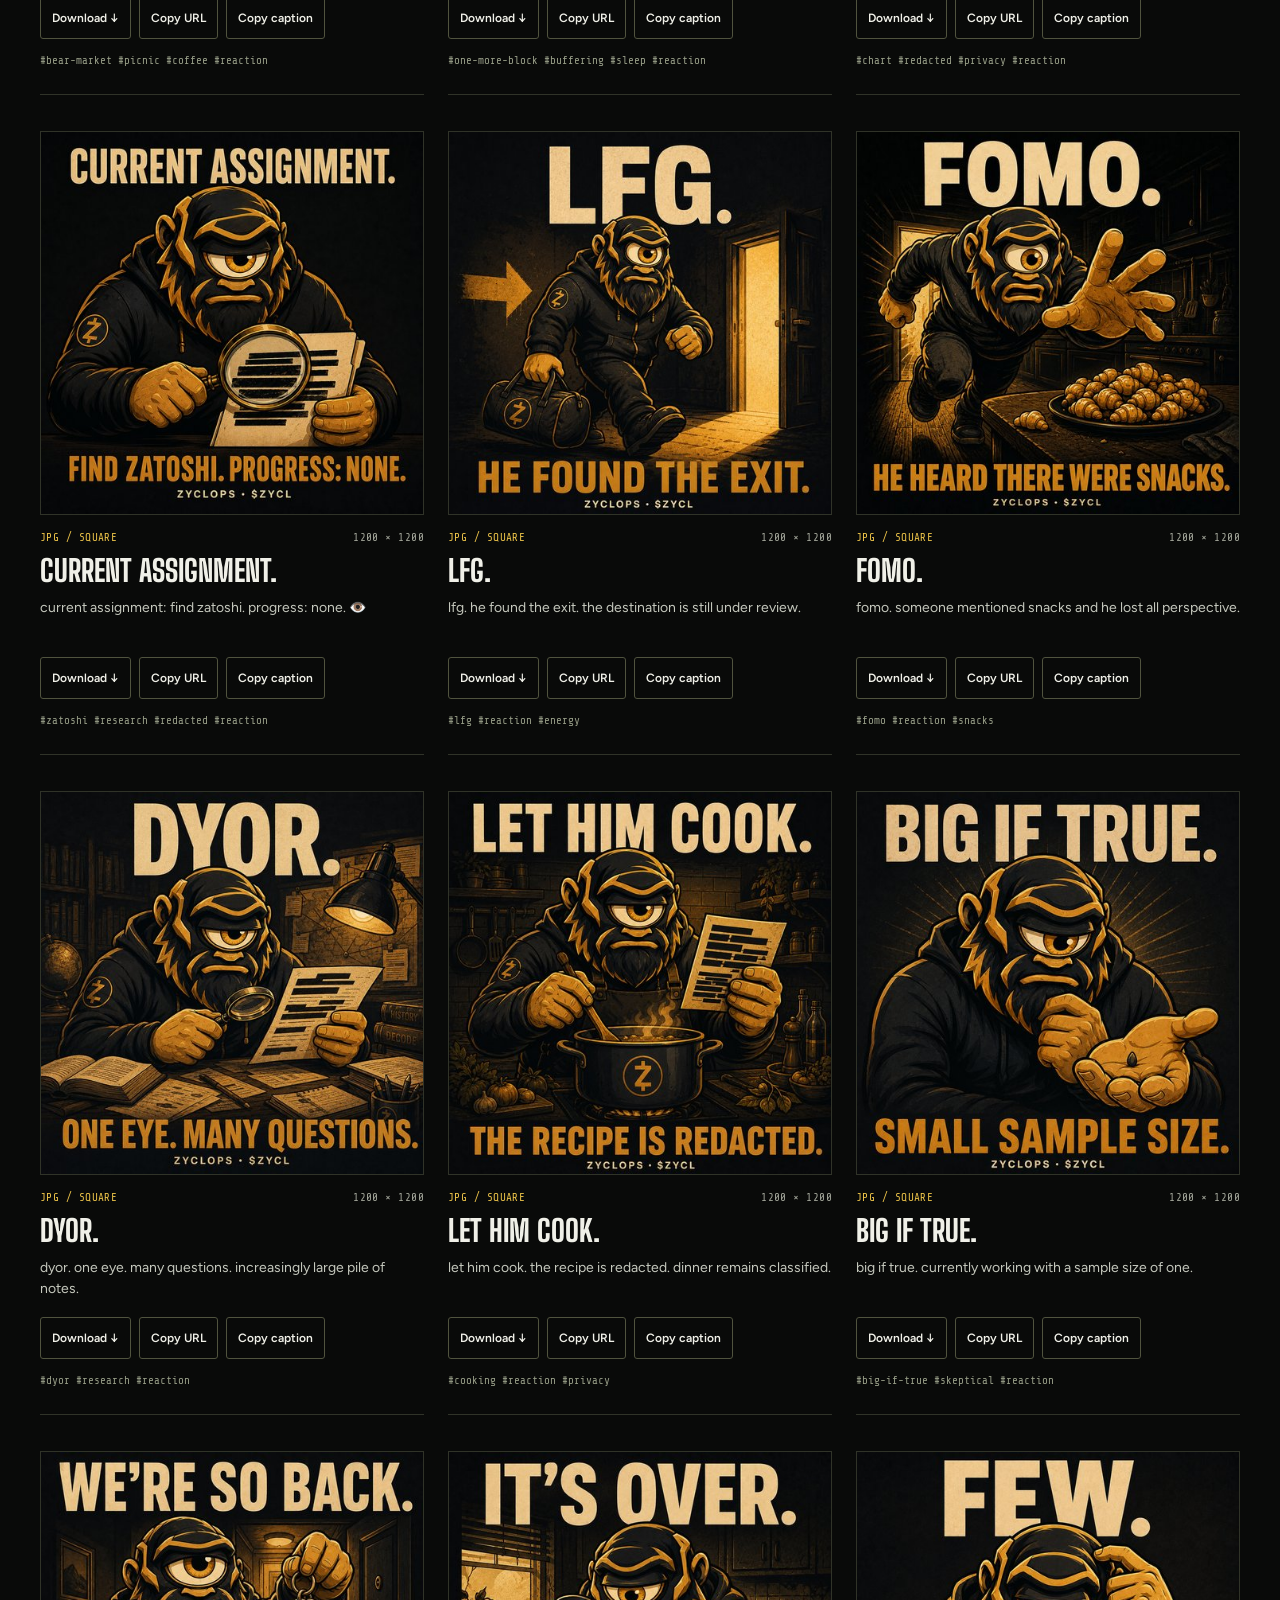
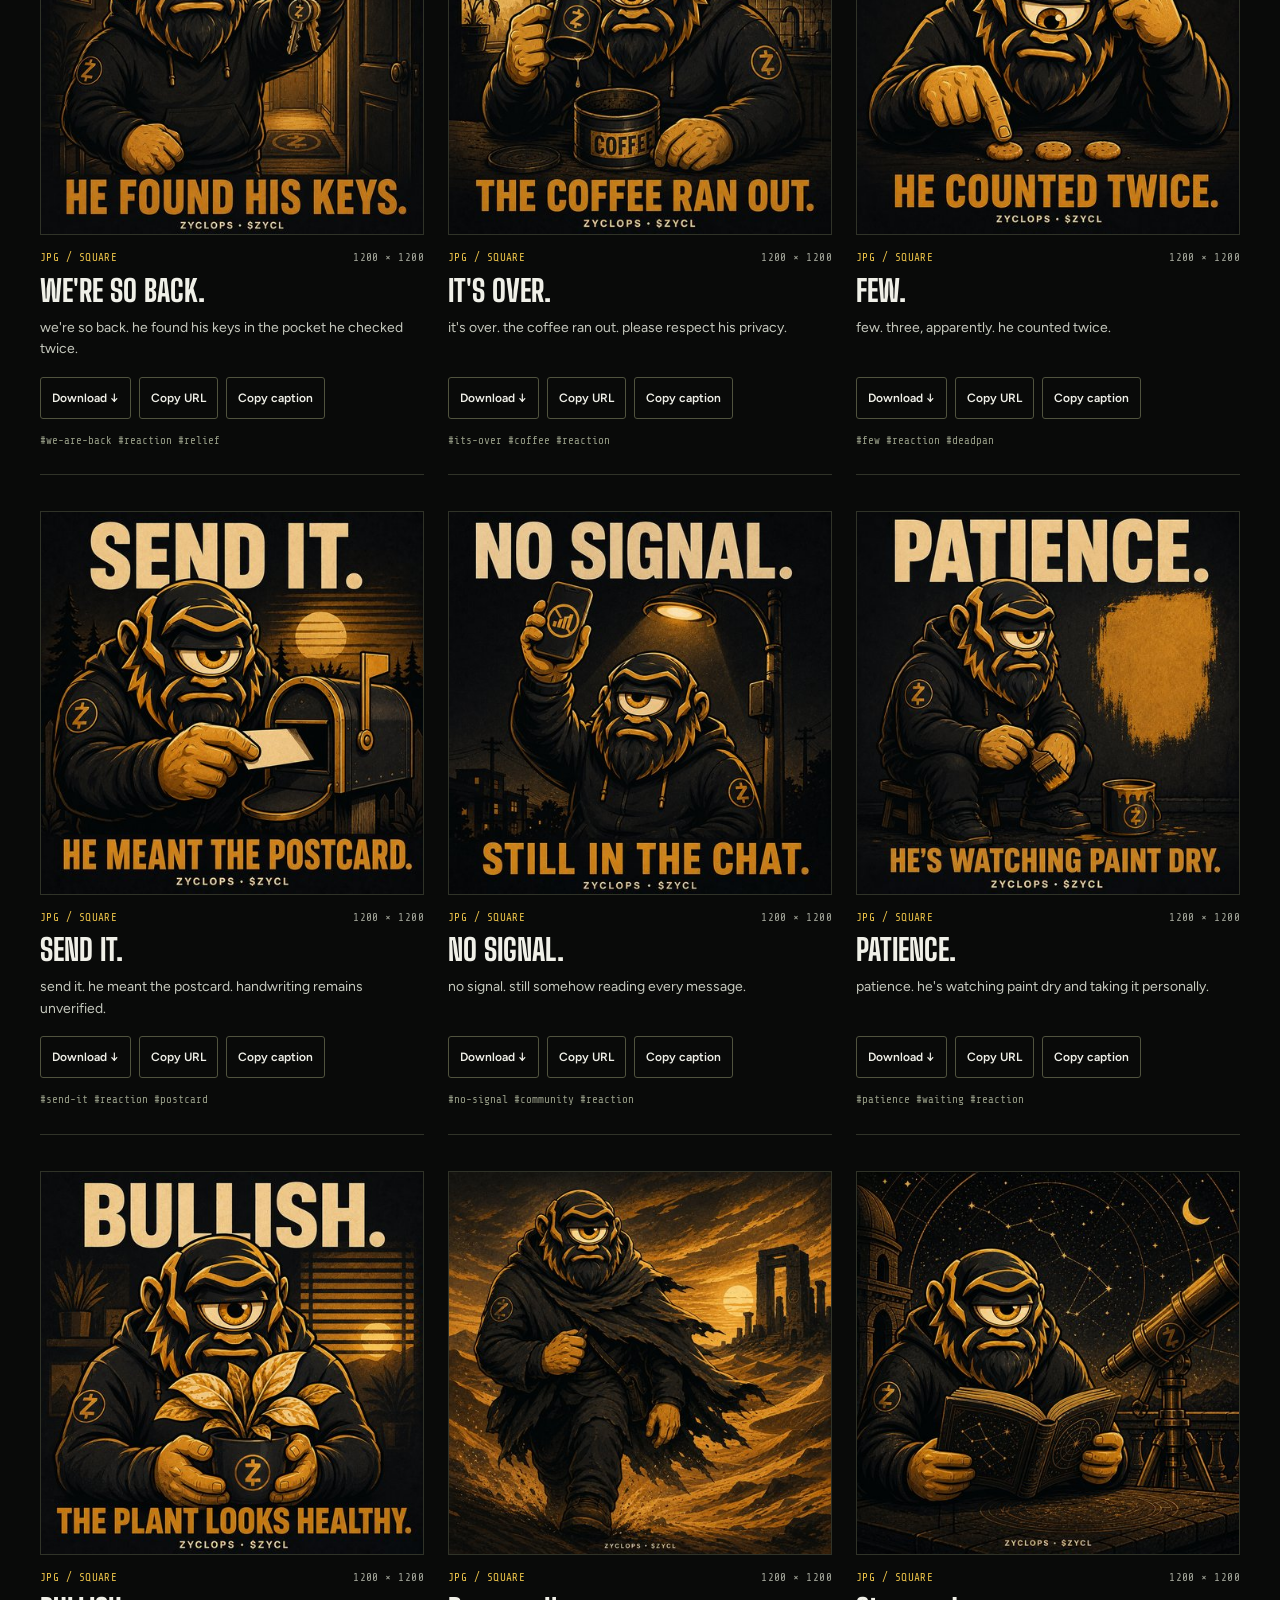
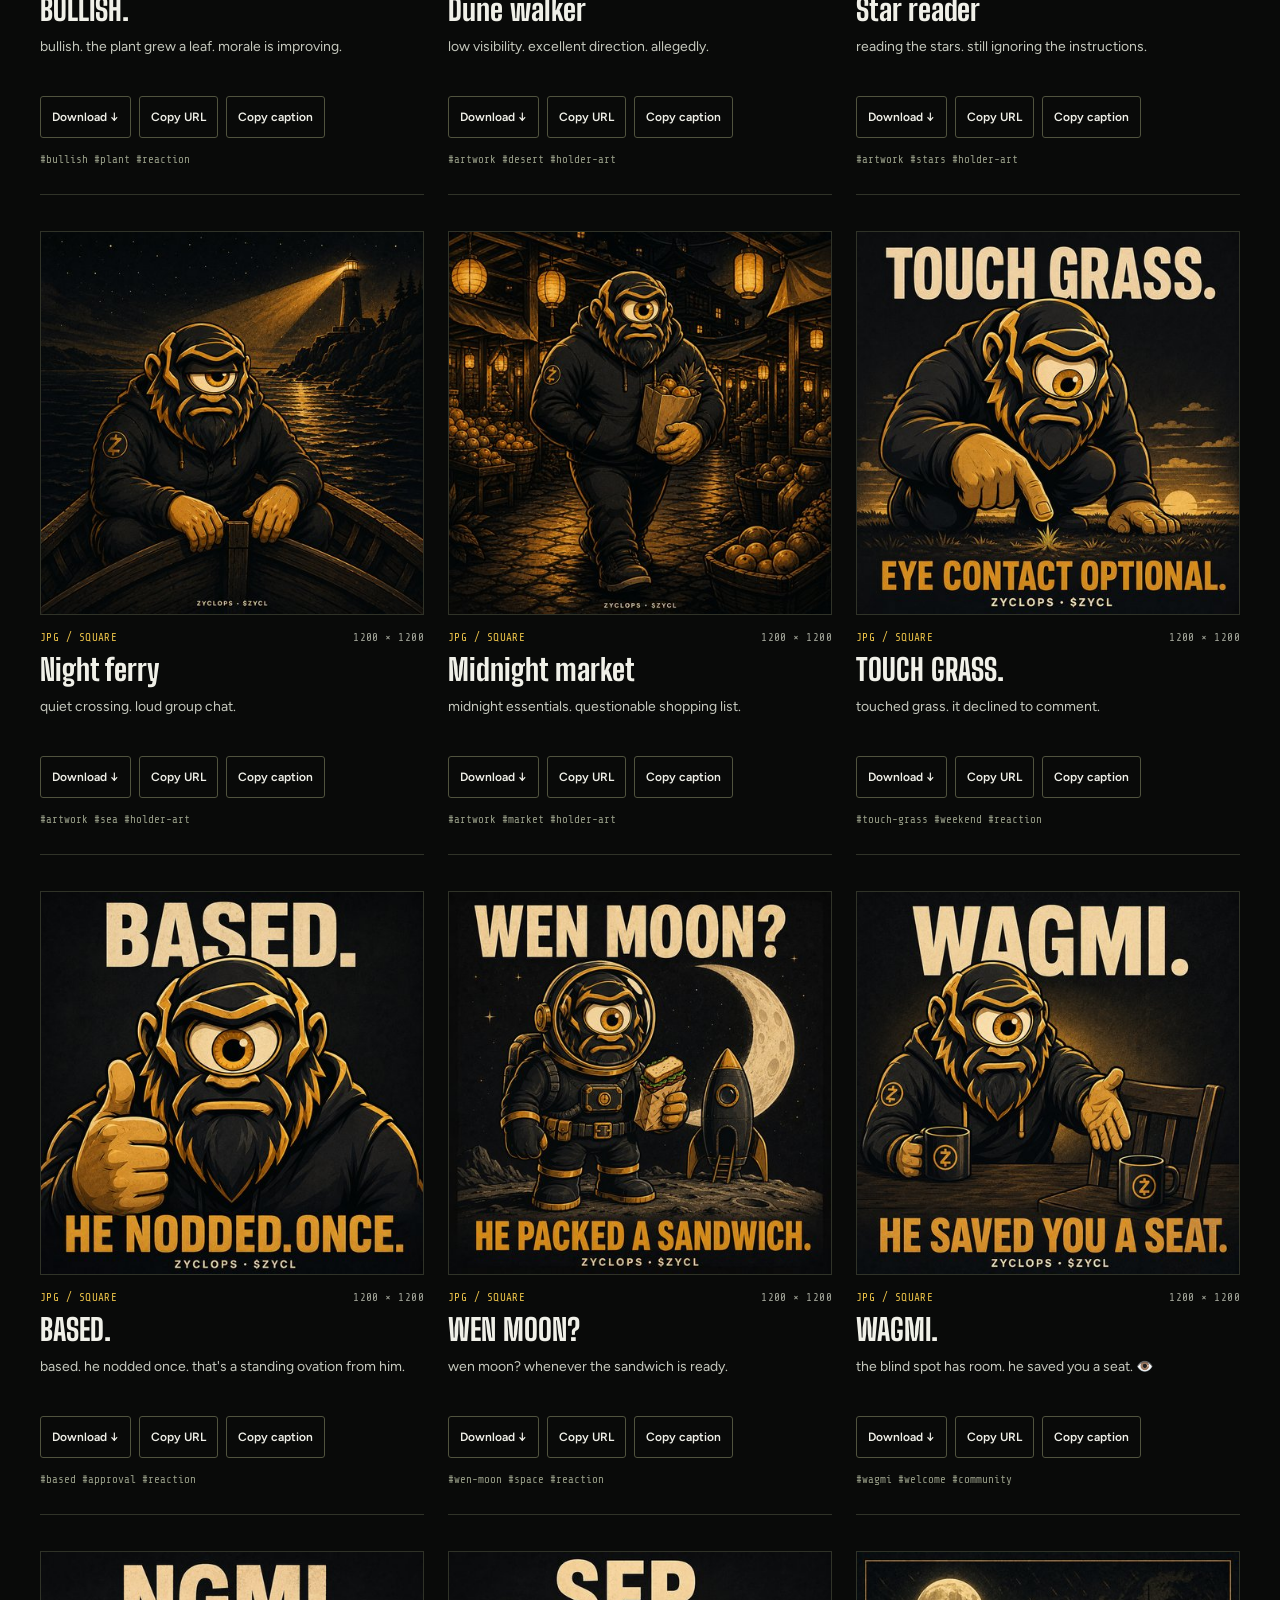
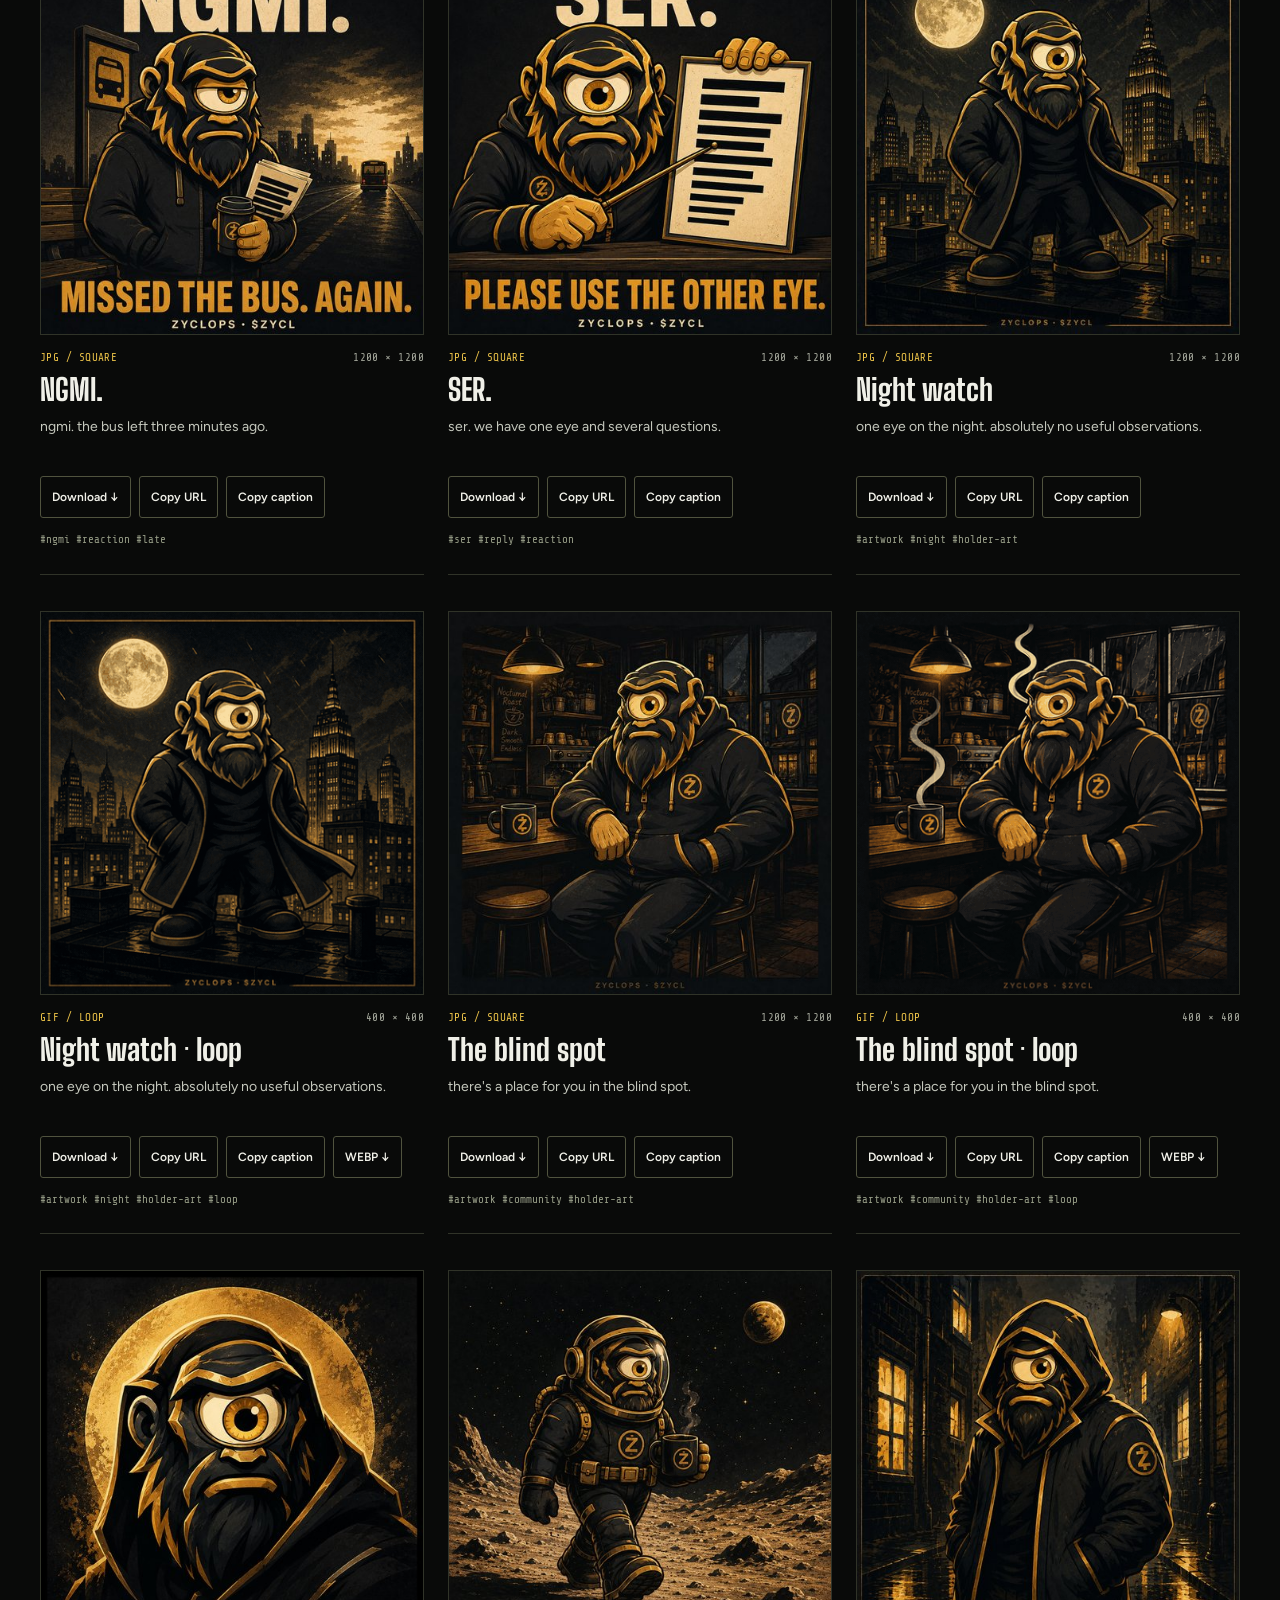
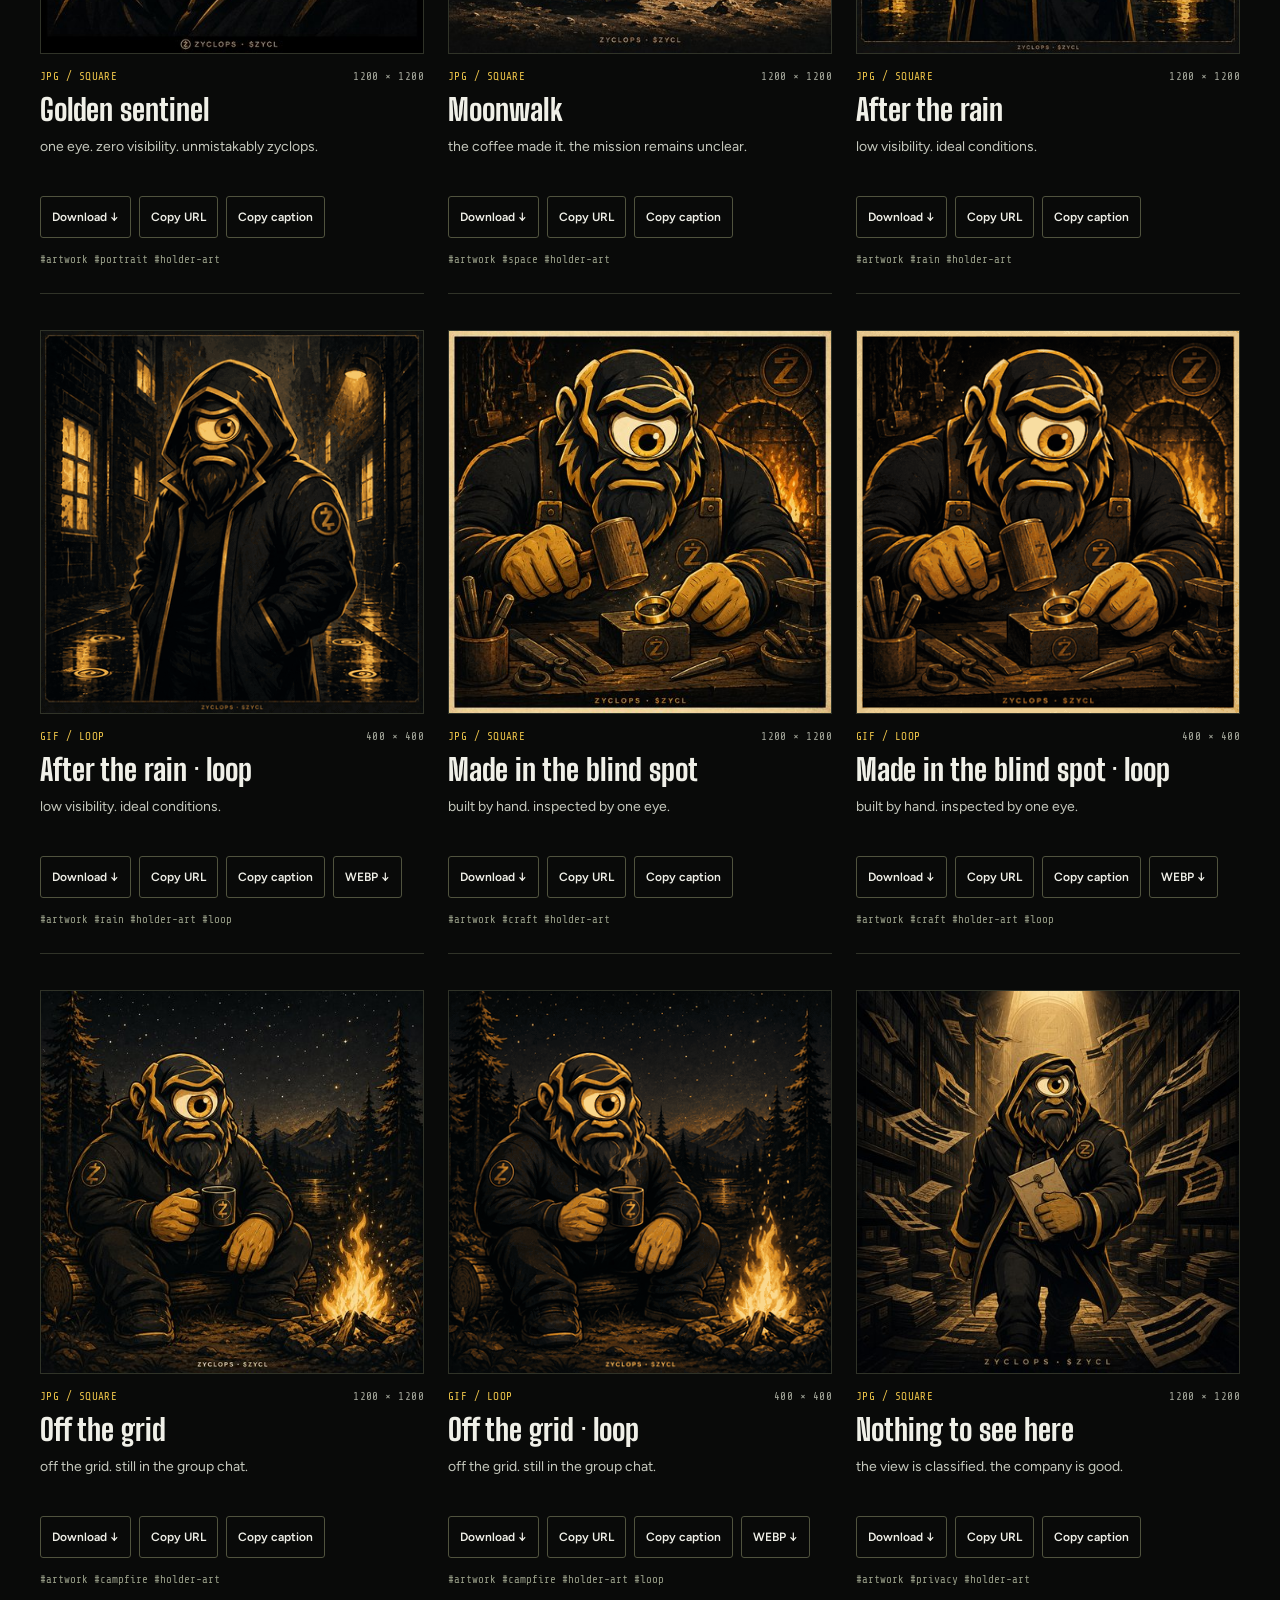
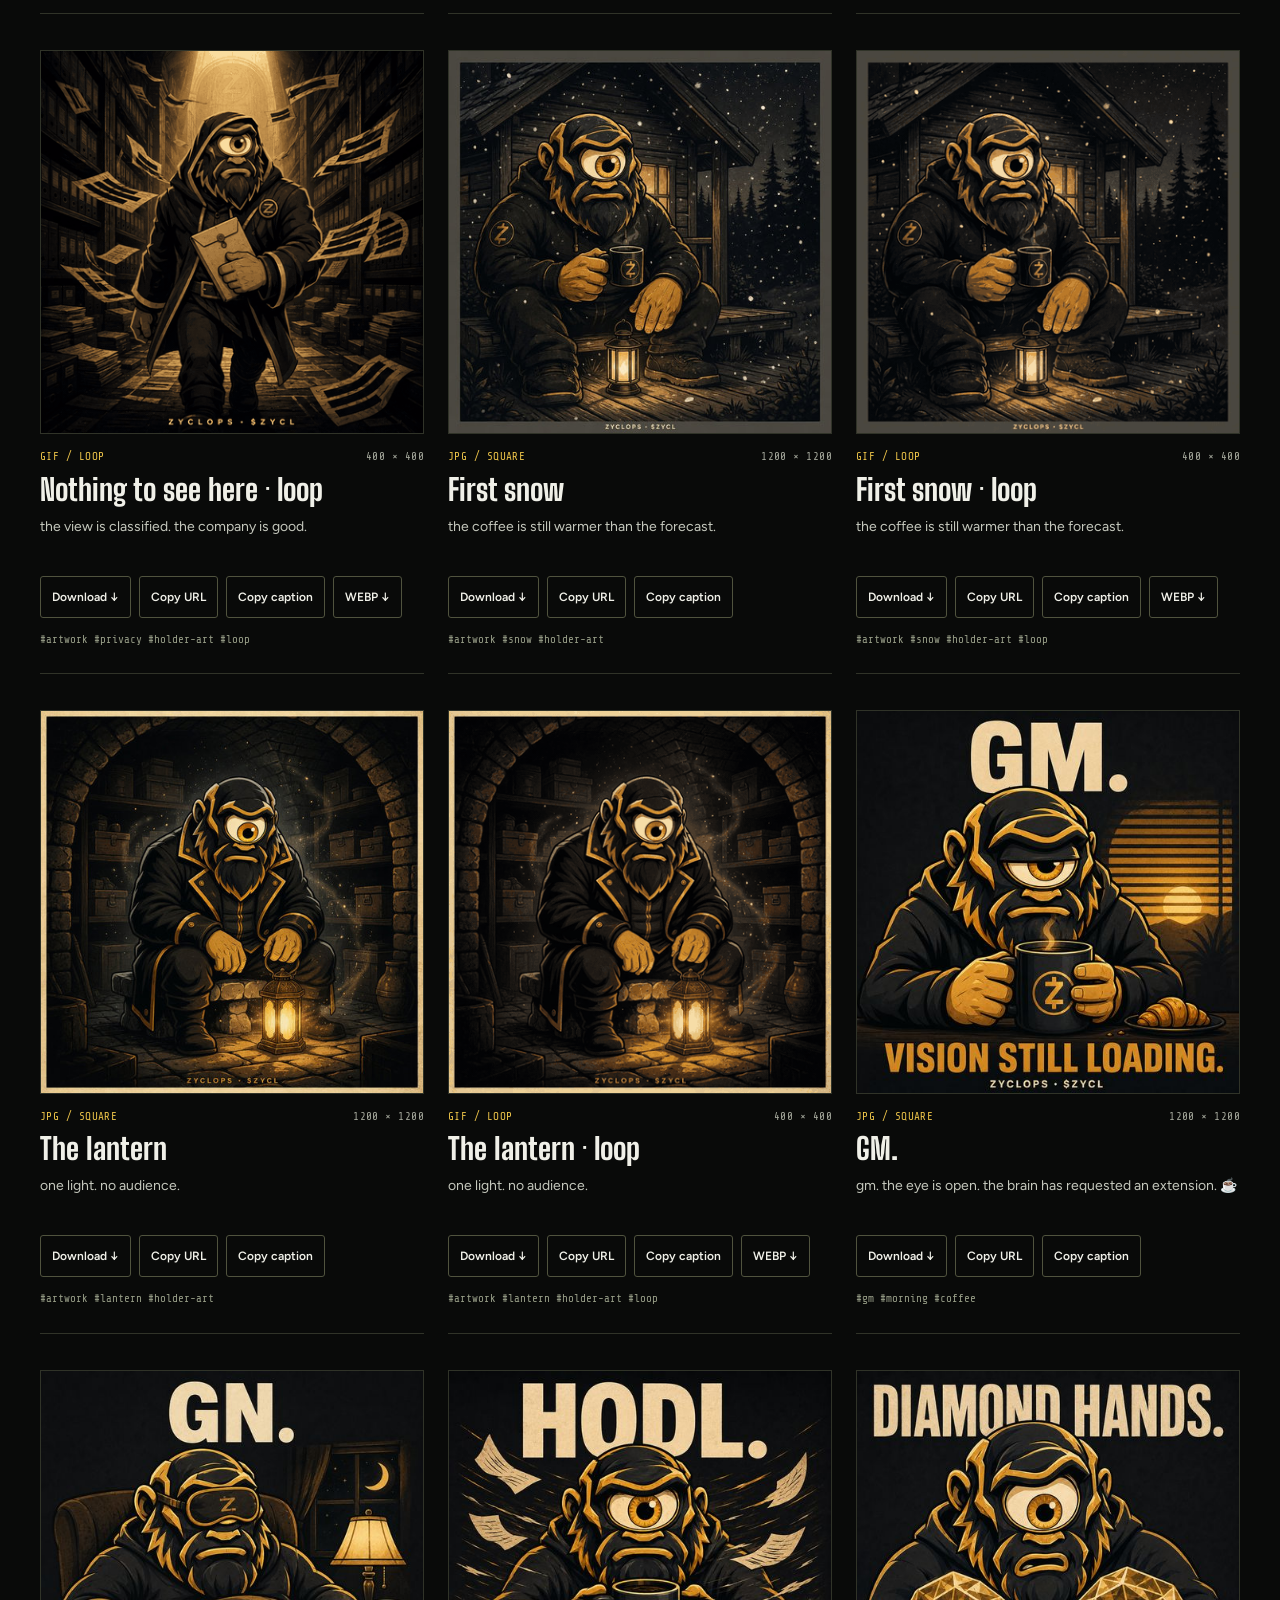
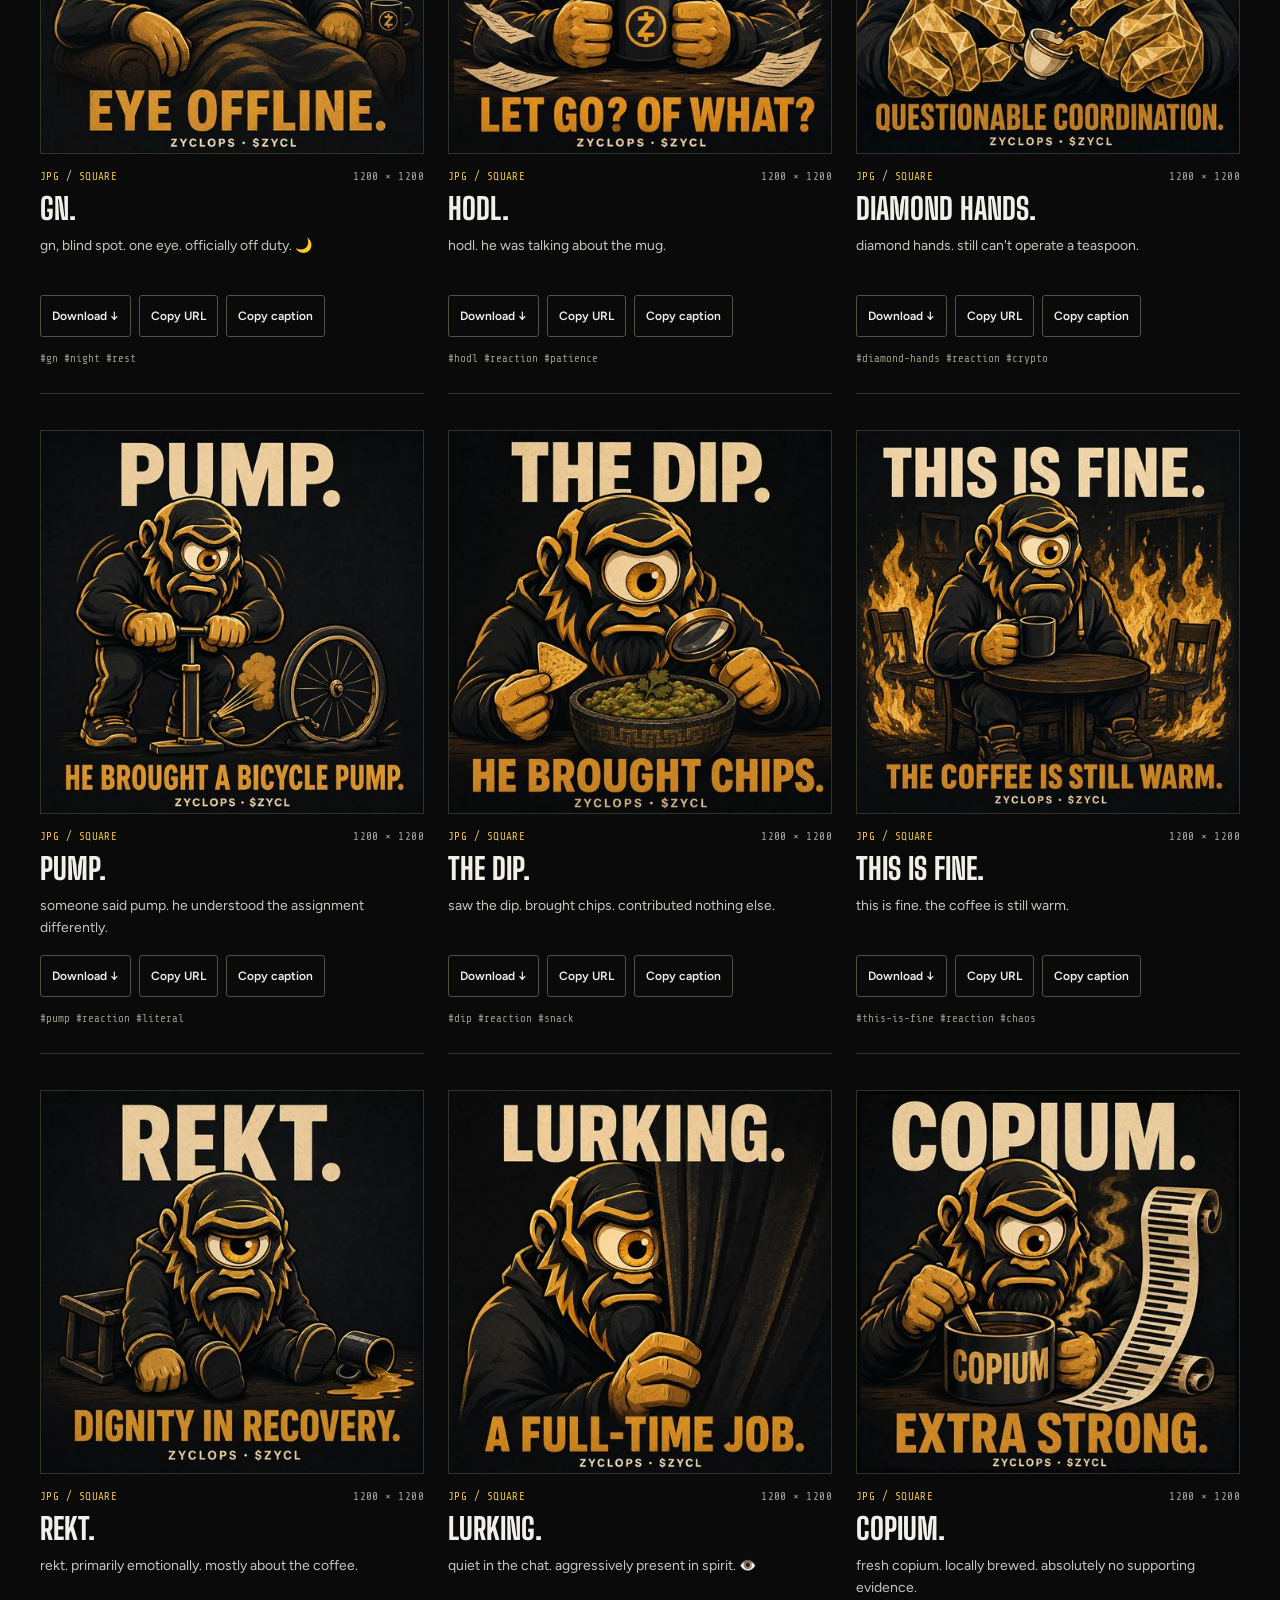
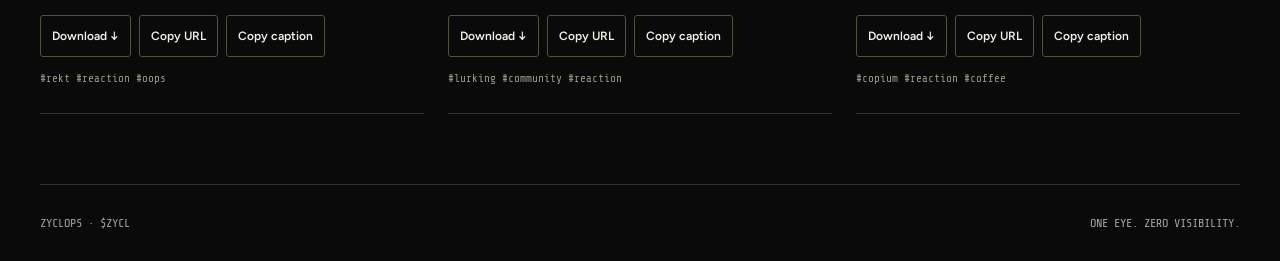
==== commit b43ed711: "Add Welcome to the Blind Spot lounge poster" ====
--- a/media-vault/index.html
+++ b/media-vault/index.html
@@ -13,7 +13,7 @@
   <body>
     <header class="wrap masthead">
       <a class="brand" href="../">ZYCLOPS<span>.</span></a>
-      <span class="eyebrow">THE UNLISTED COLLECTION / VOL. 07</span>
+      <span class="eyebrow">THE UNLISTED COLLECTION / VOL. 08</span>
     </header>
     <main class="wrap">
       <section class="intro">
@@ -26,7 +26,7 @@
           </p>
         </div>
         <aside class="library-note">
-          <strong id="library-count">62 pictures</strong>
+          <strong id="library-count">63 pictures</strong>
           <p>
             For holders: download a file, copy a caption, and attach it to your
             post. For bots: use the manifest.
@@ -34,7 +34,7 @@
           <a class="button gold" href="manifest.json"
             >Bot manifest <span>↗</span></a
           >
-          <a class="button" href="zyclops-media-pack-v7.zip" download
+          <a class="button" href="zyclops-media-pack-v8.zip" download
             >Download collection <span>↓</span></a
           >
           <a class="small-link" href="BOT-README.md">Integration notes</a>
@@ -72,7 +72,7 @@
       <noscript
         ><p>
           JavaScript is disabled. Download the
-          <a href="zyclops-media-pack-v7.zip">complete collection</a> or read
+          <a href="zyclops-media-pack-v8.zip">complete collection</a> or read
           the <a href="manifest.json">manifest</a> for individual file paths and
           captions.
         </p></noscript
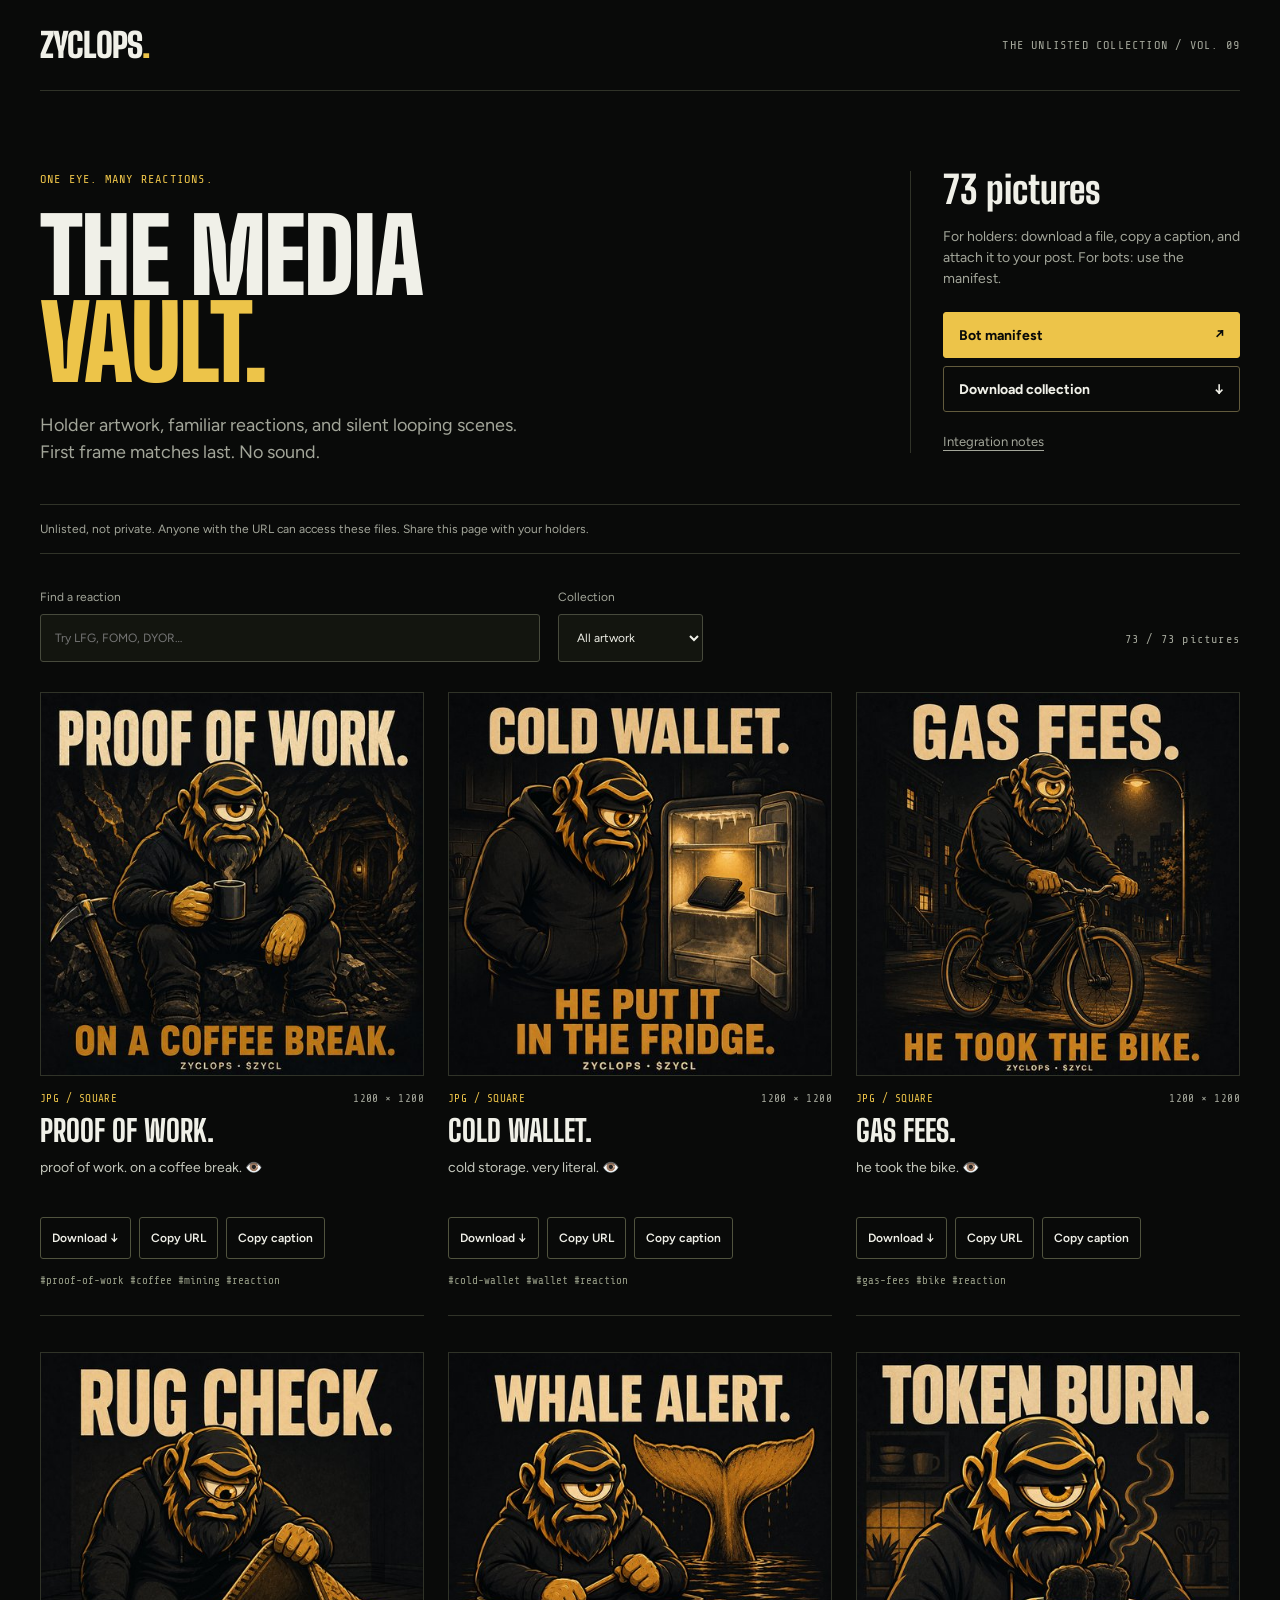
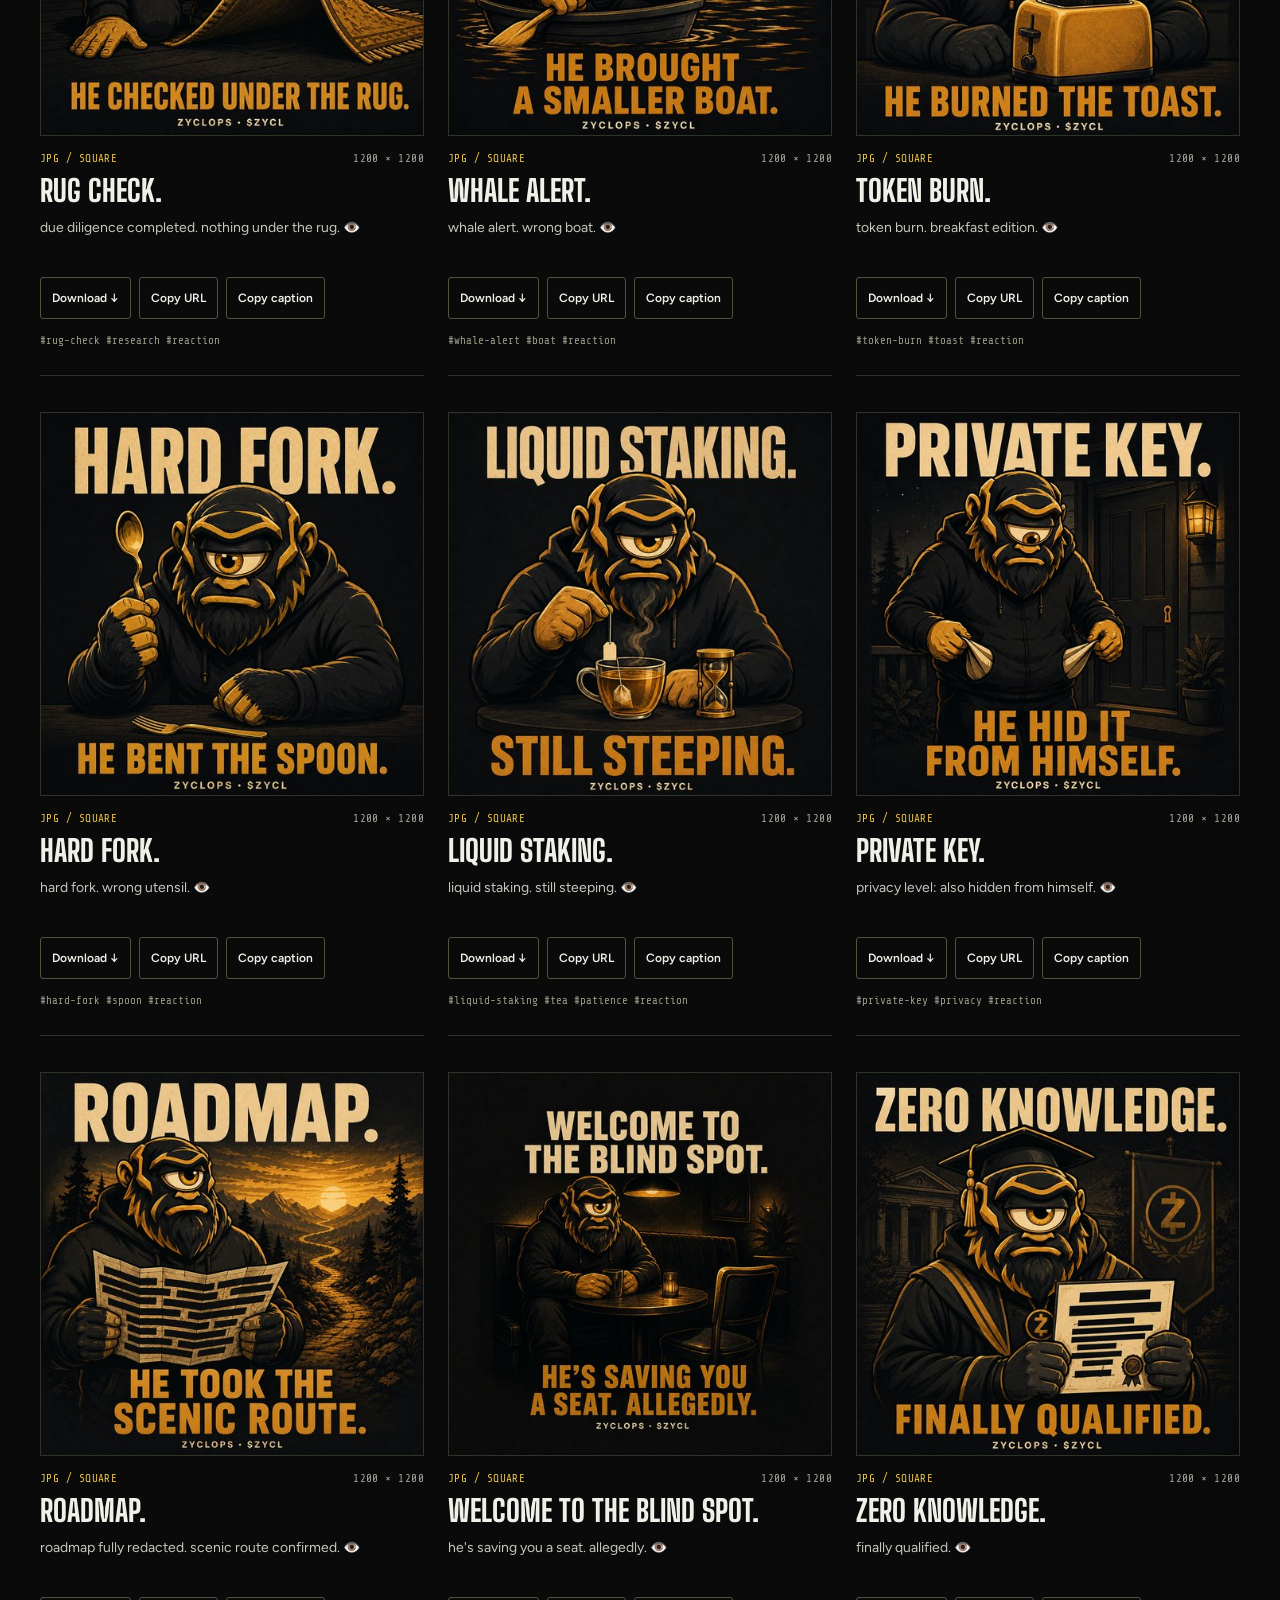
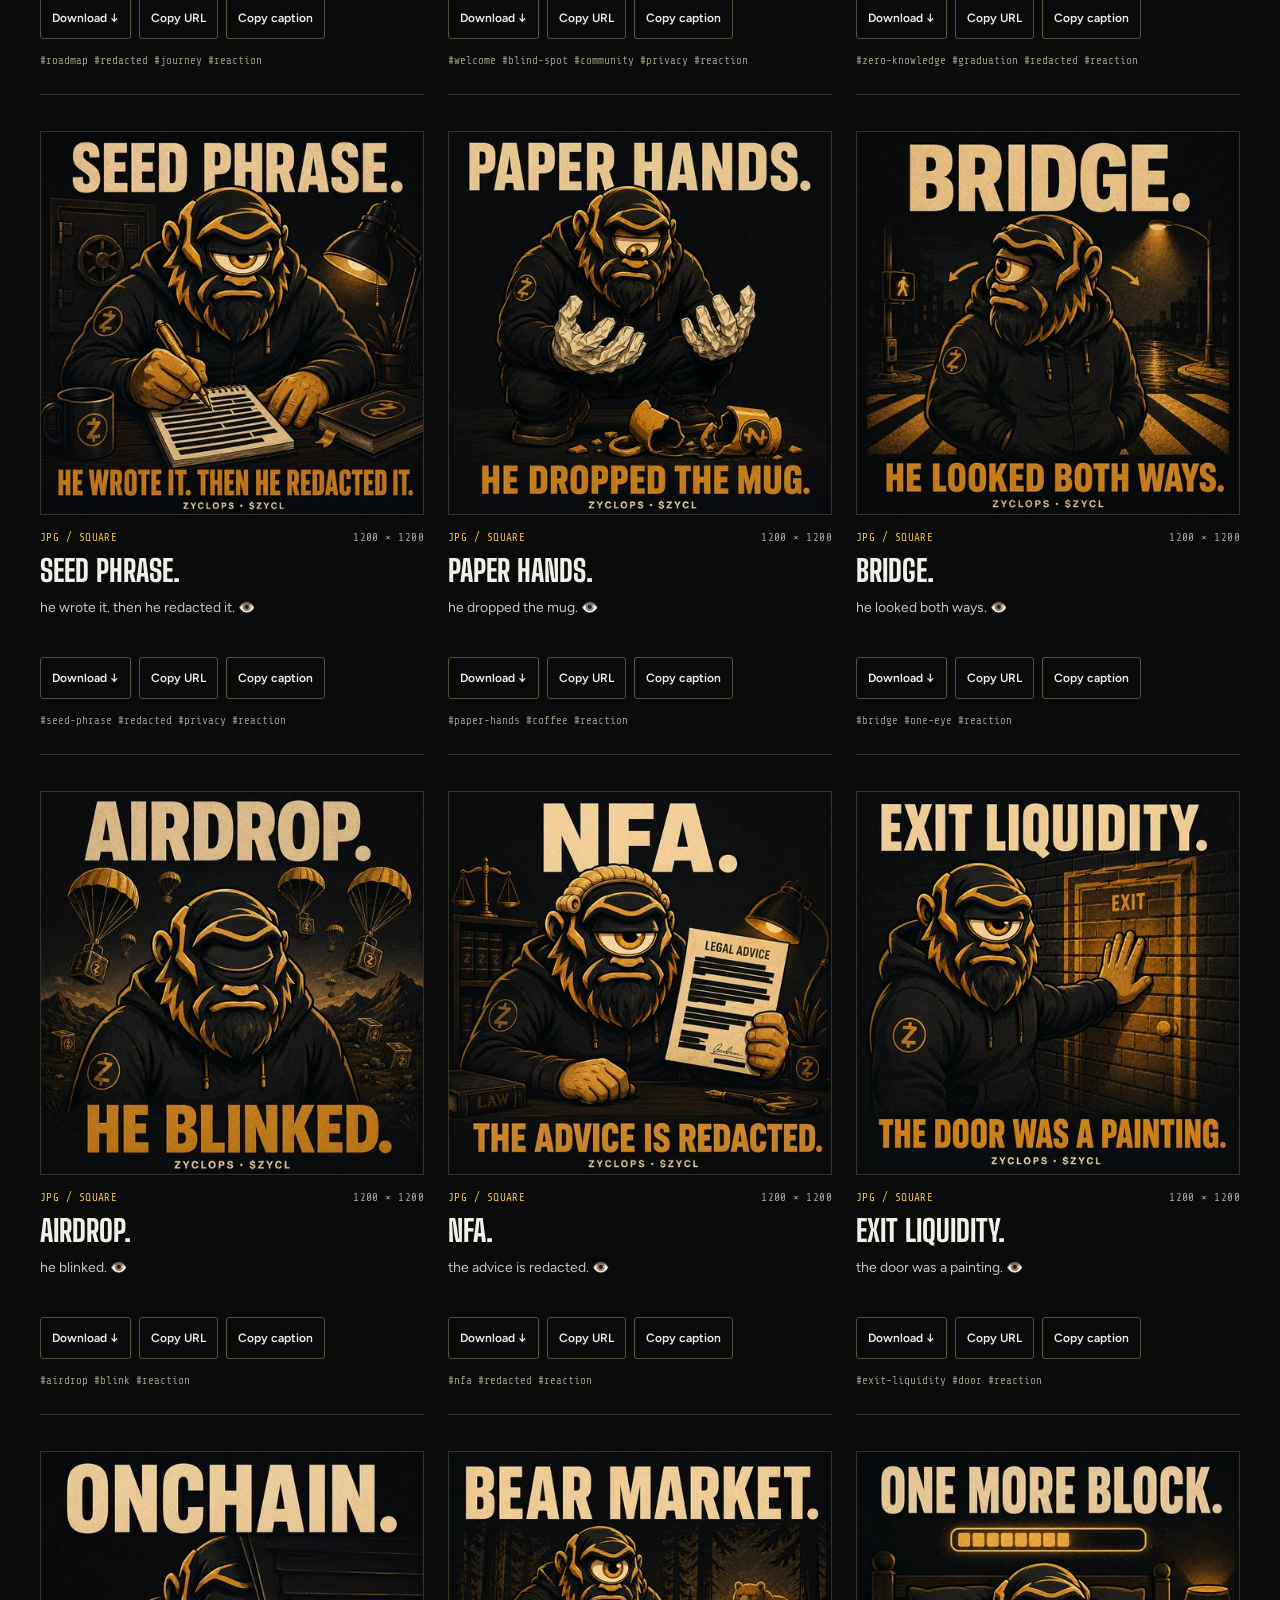
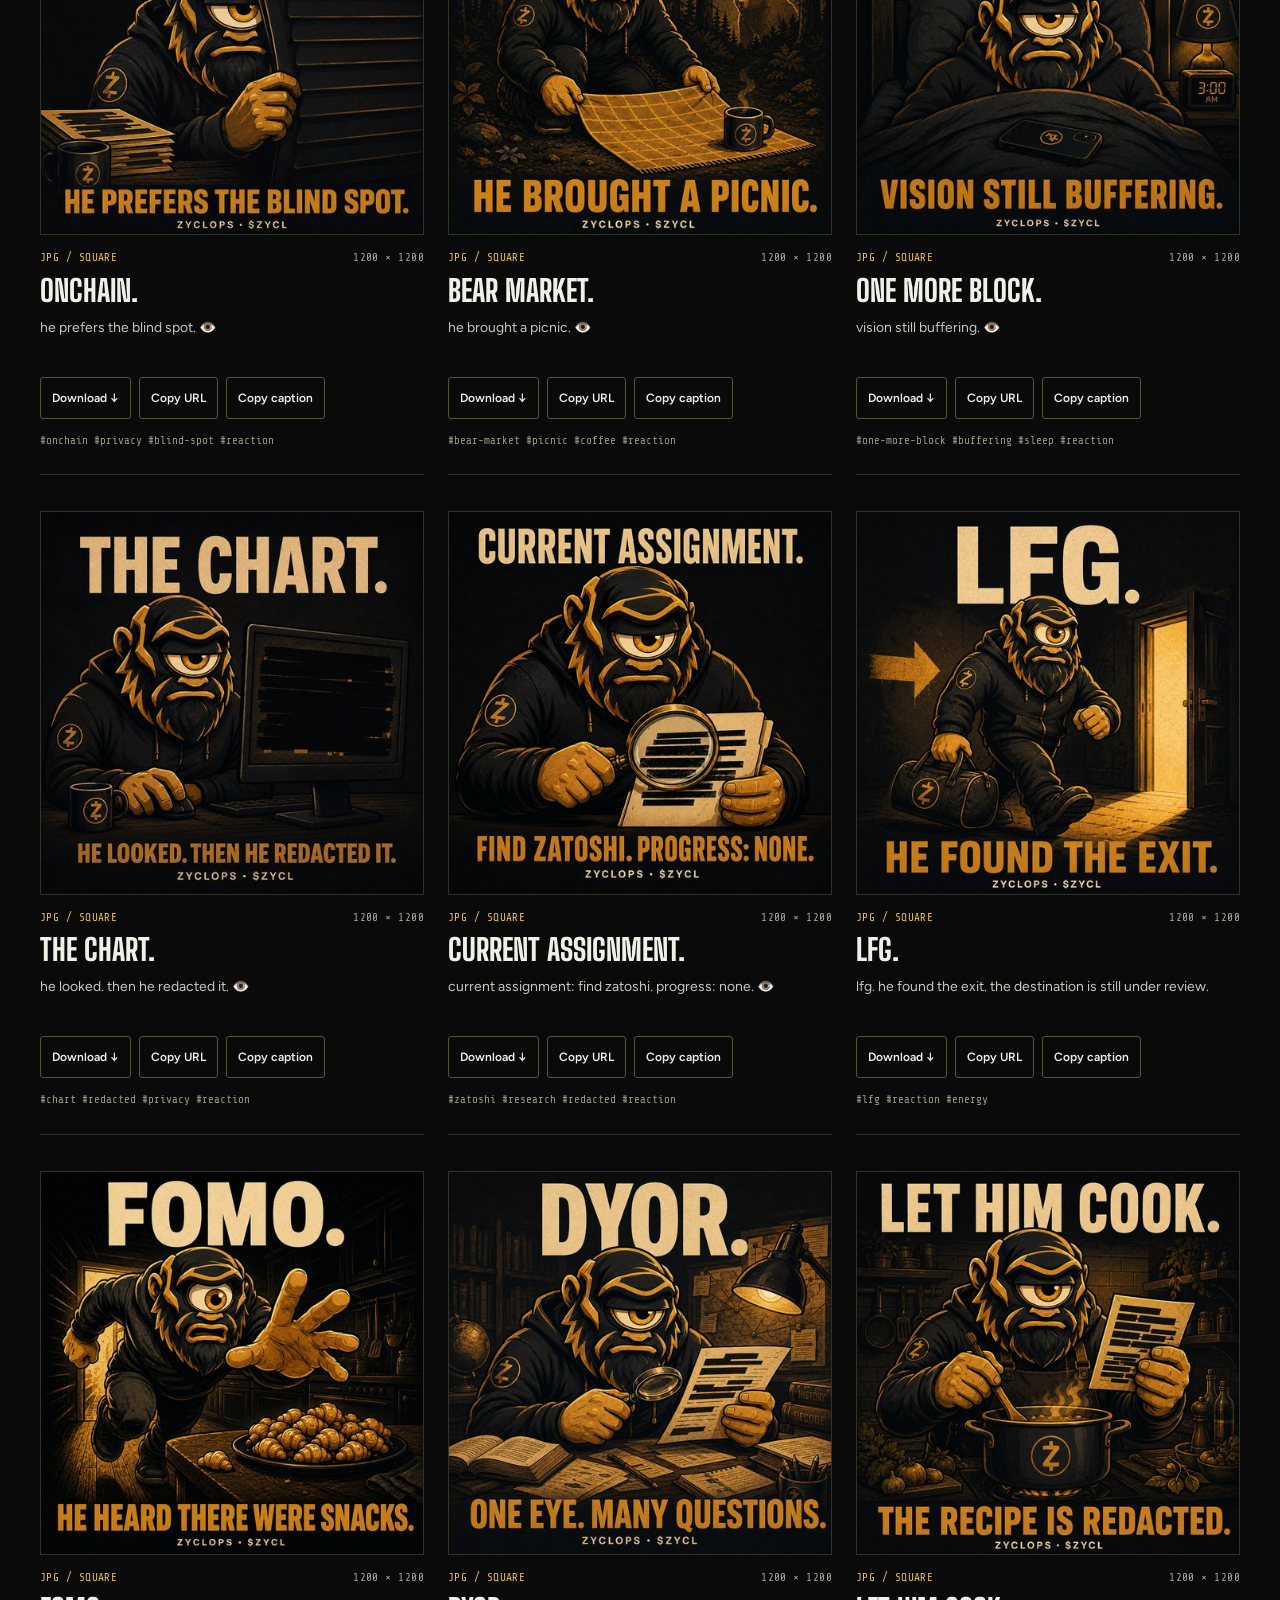
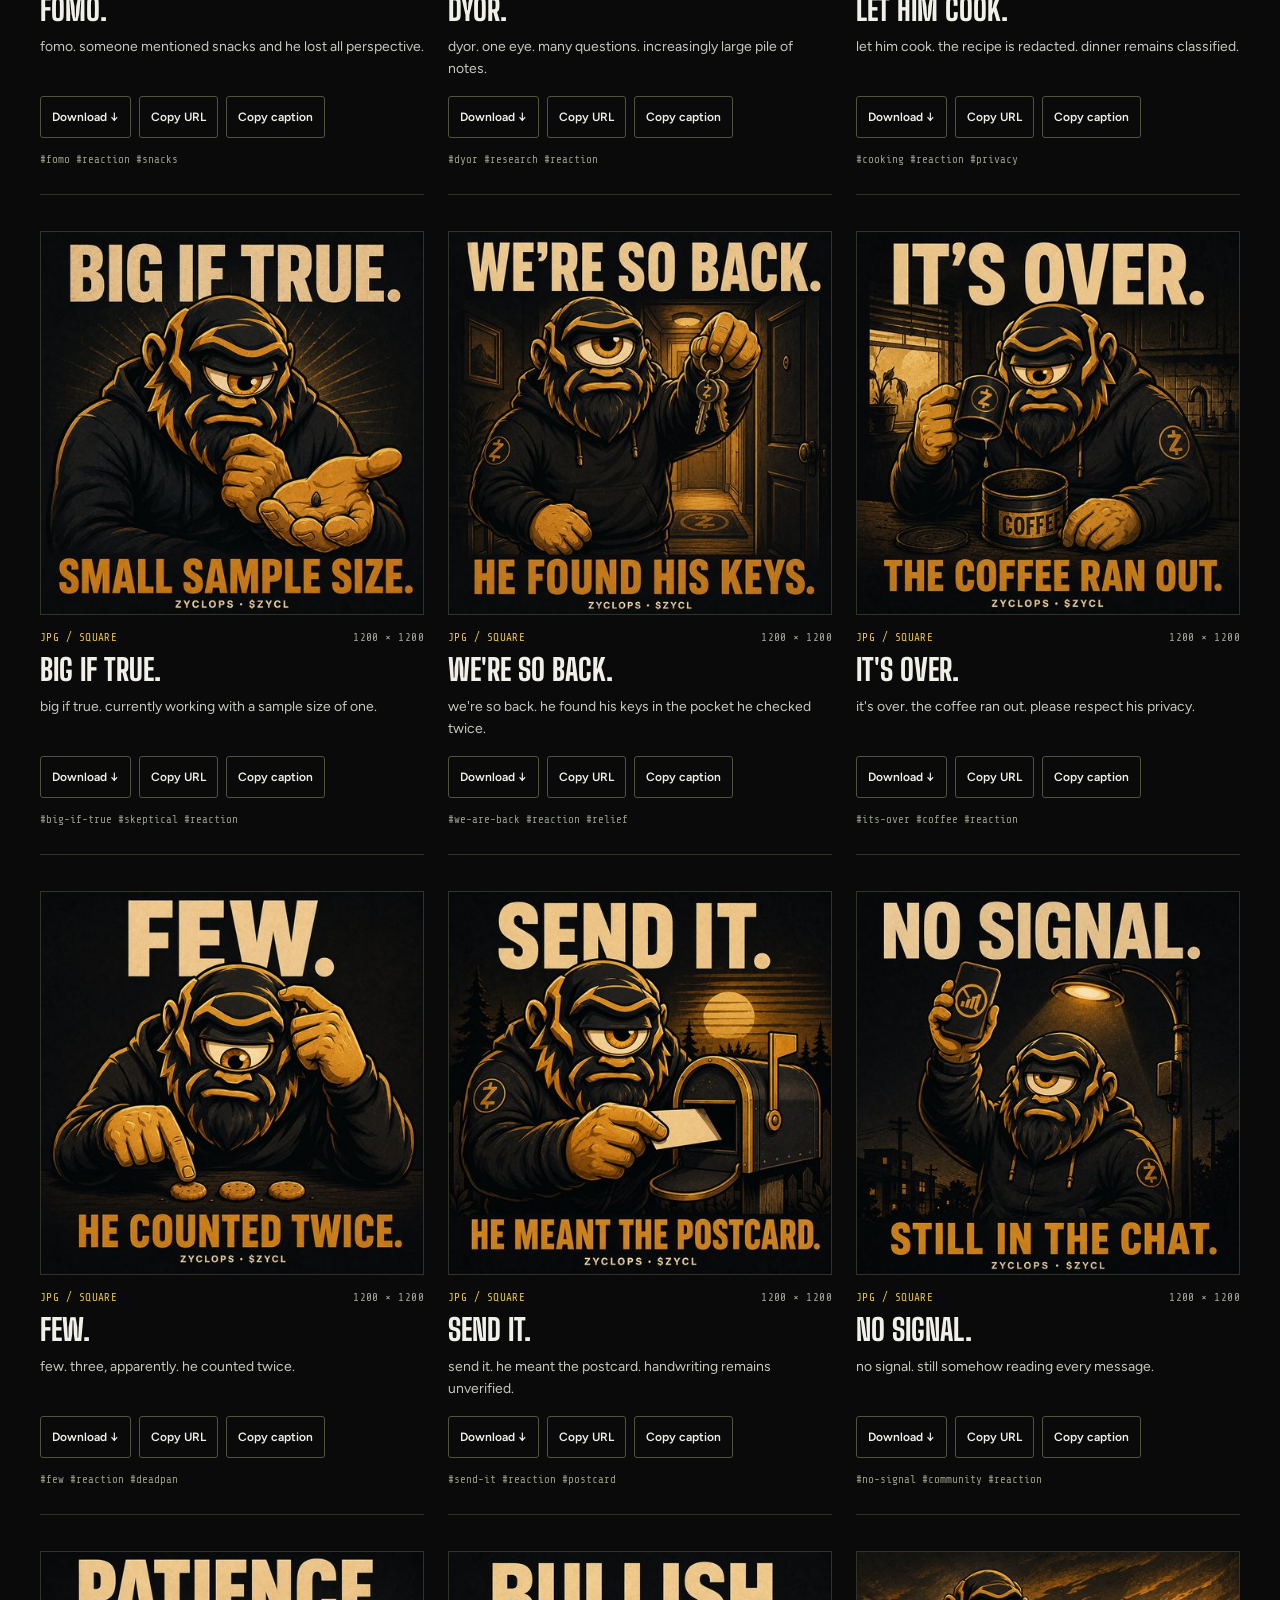
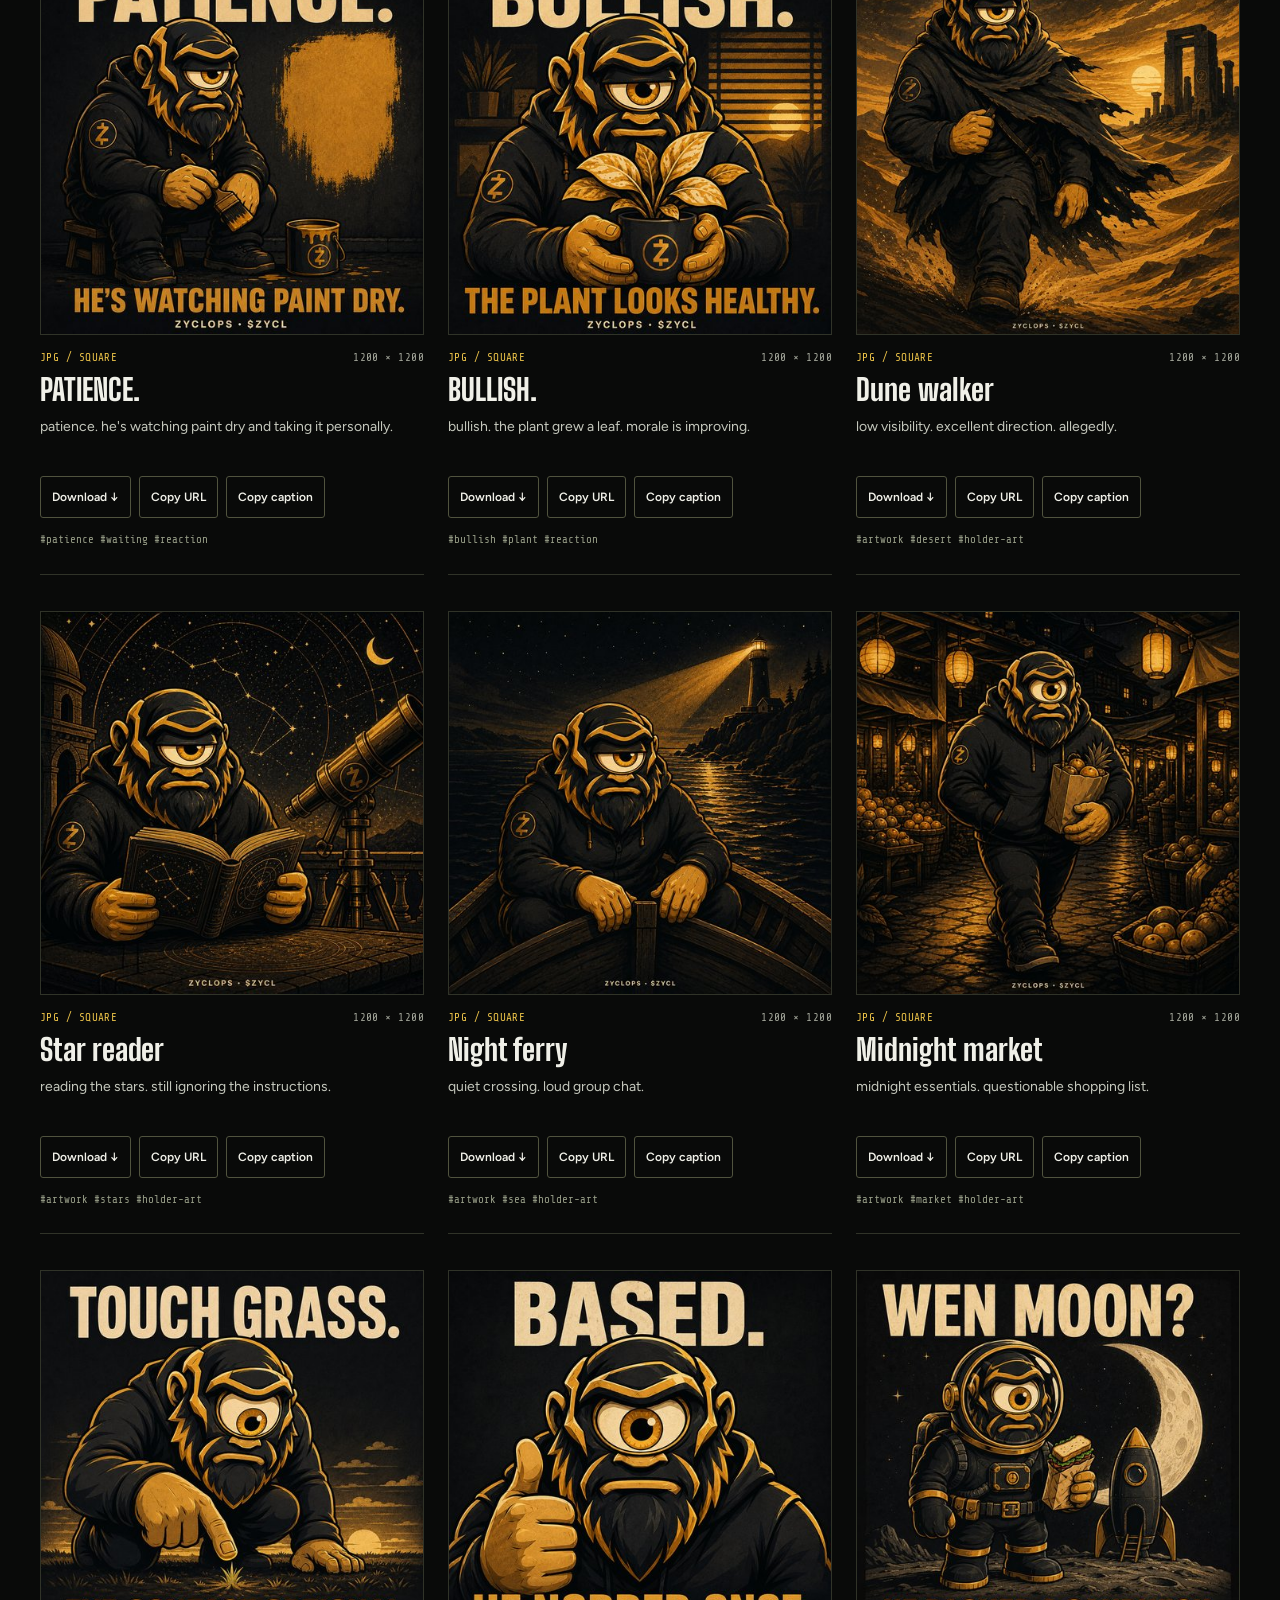
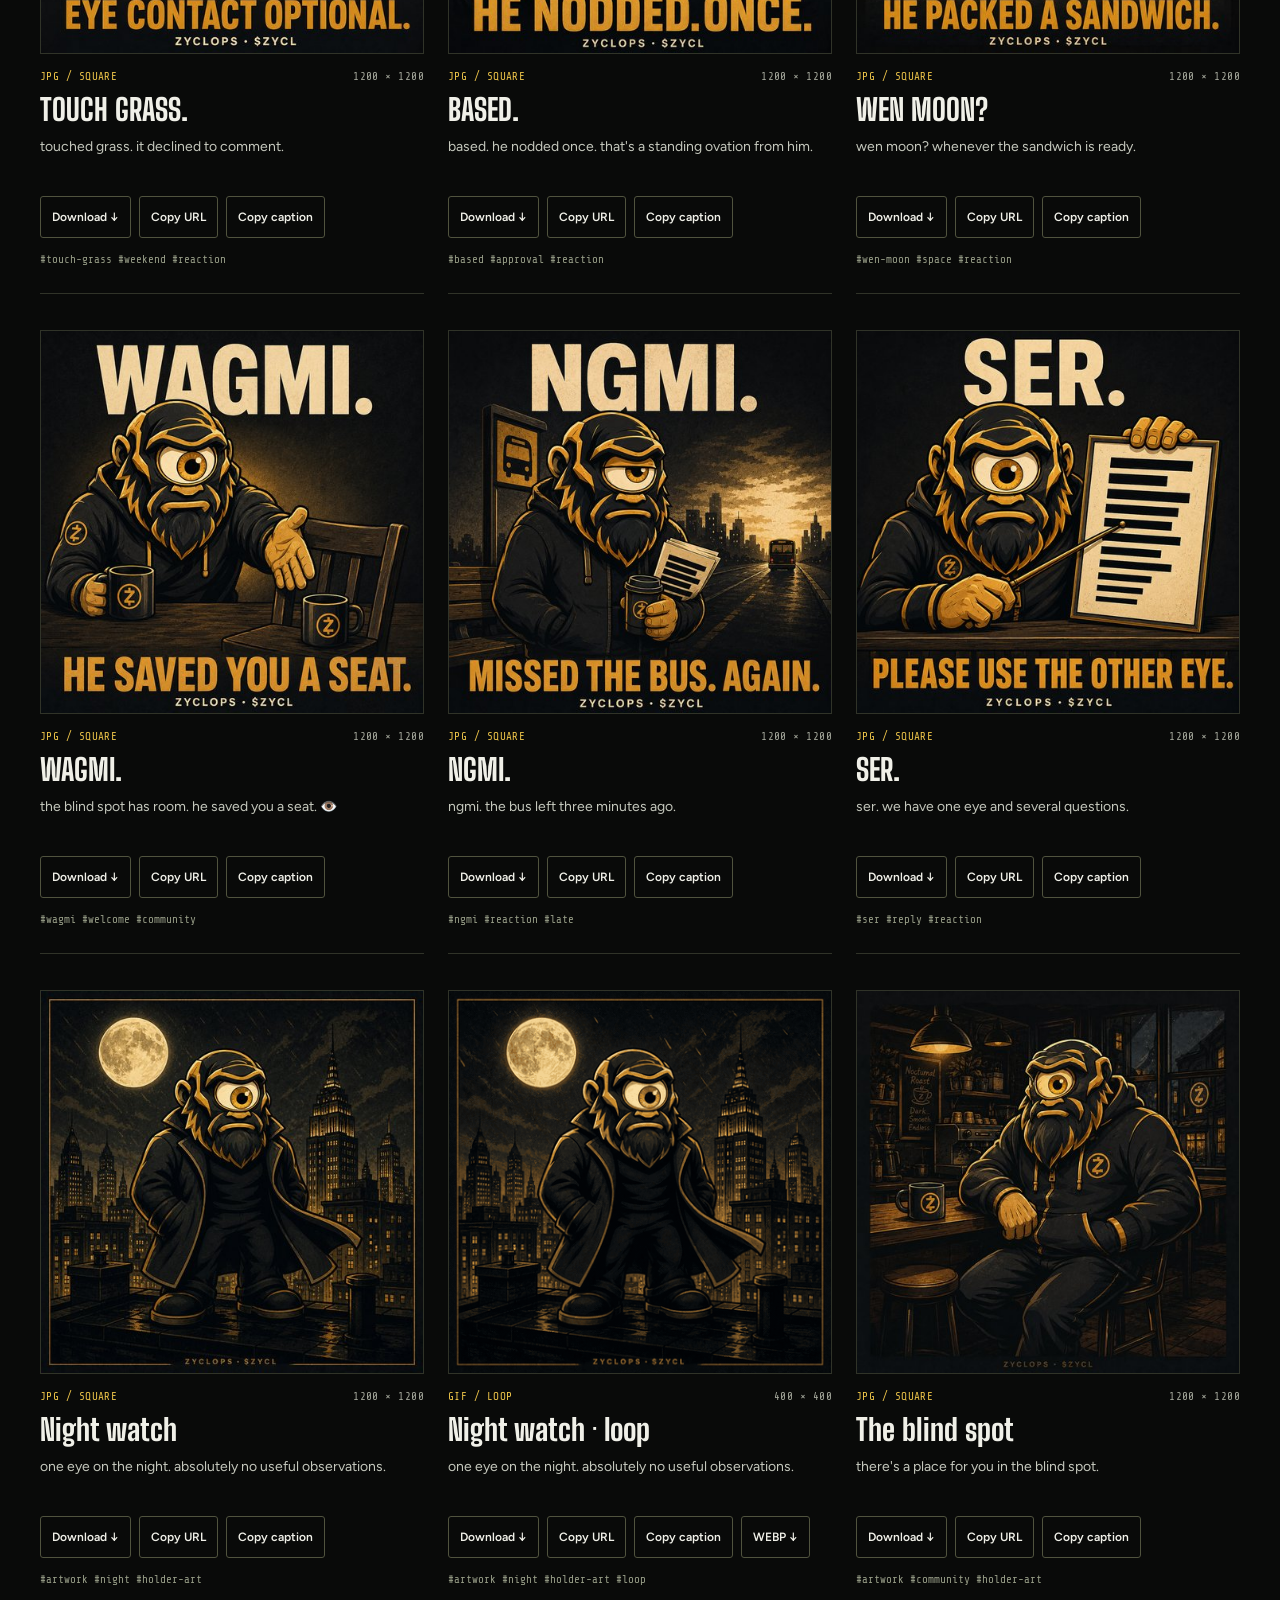
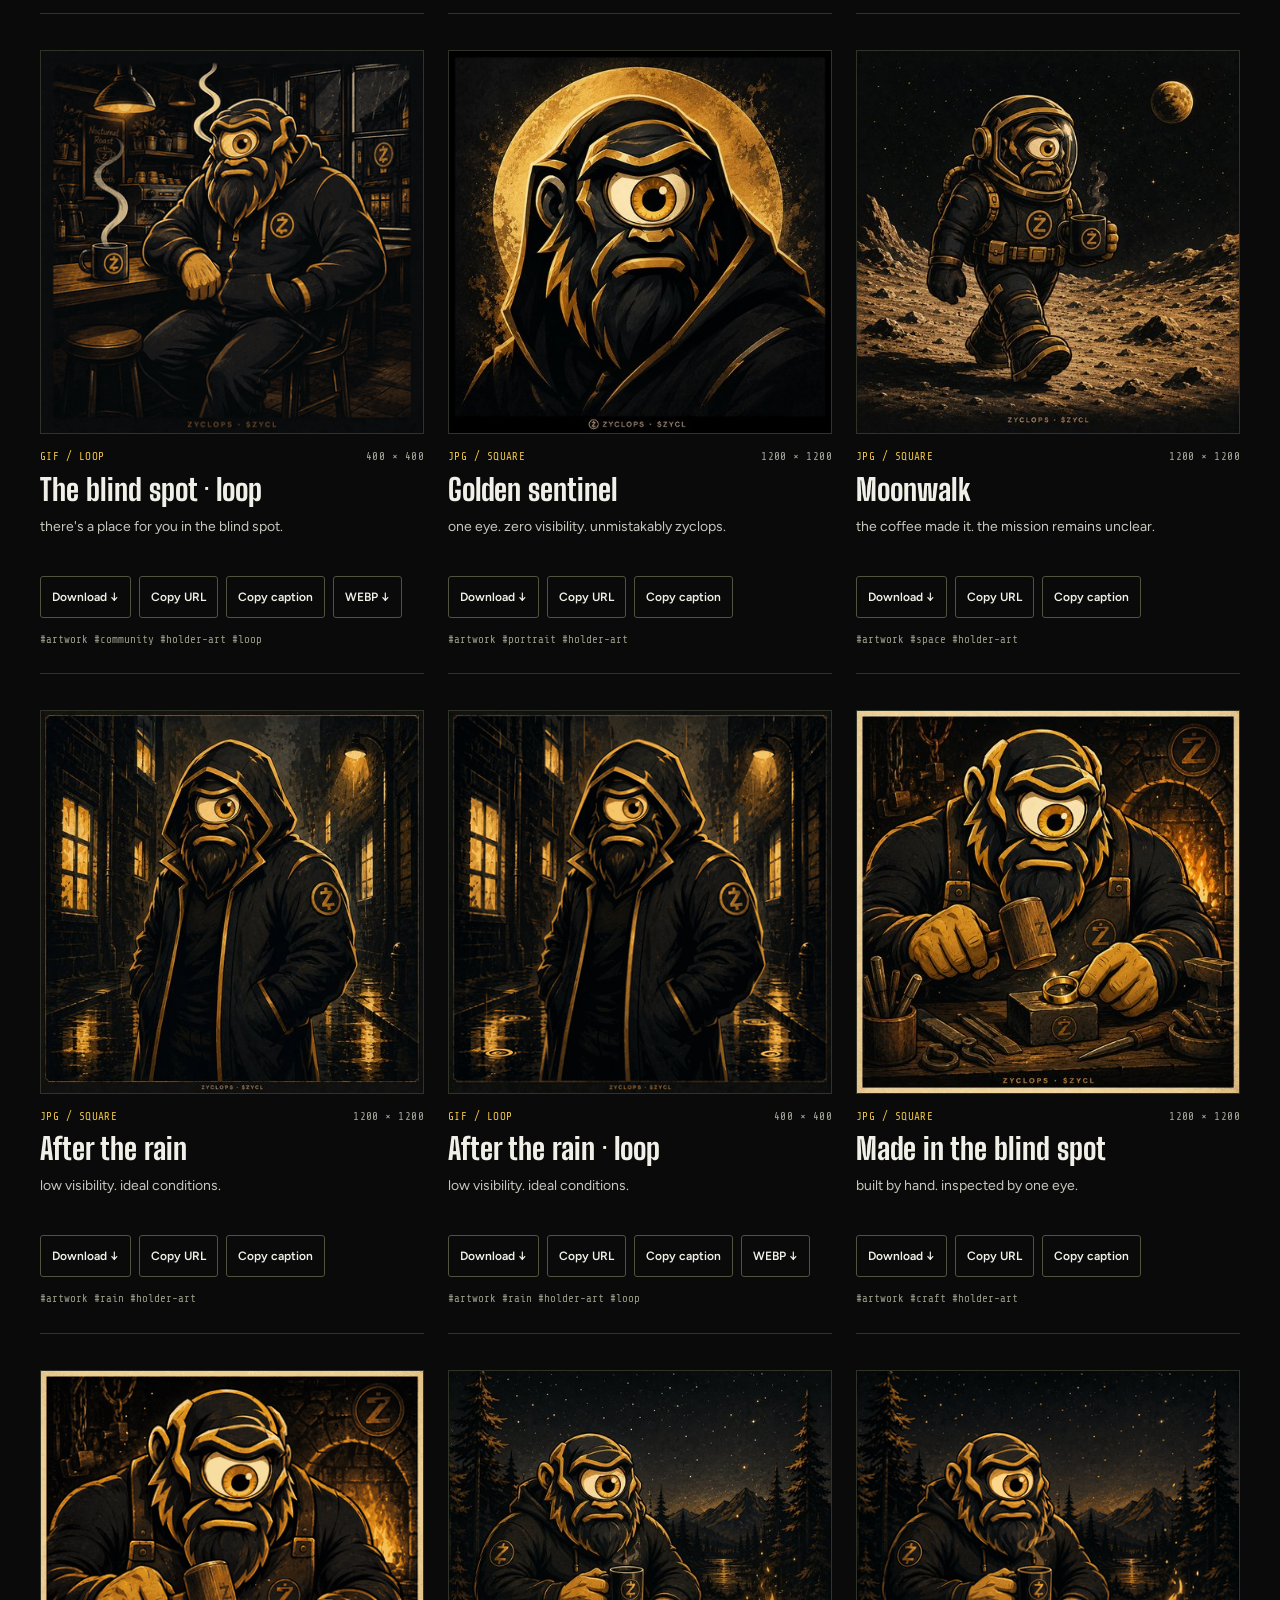
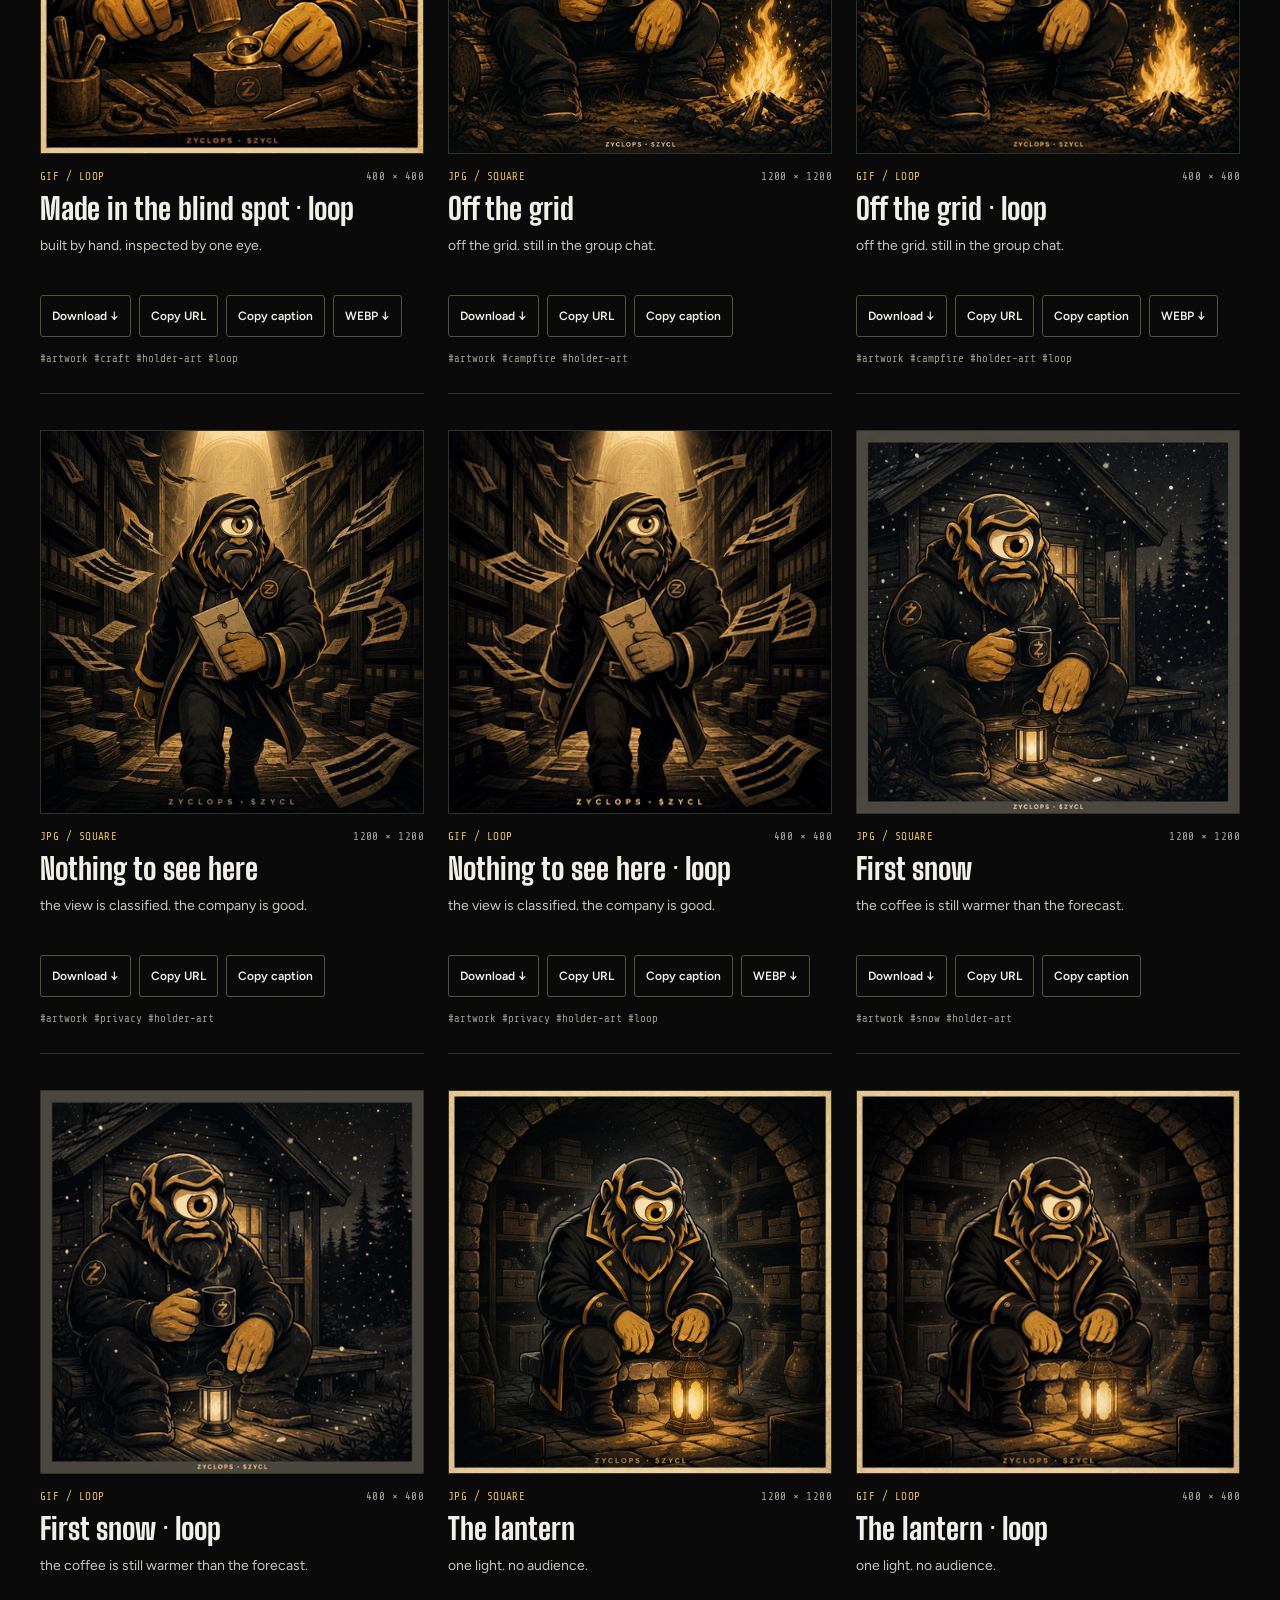
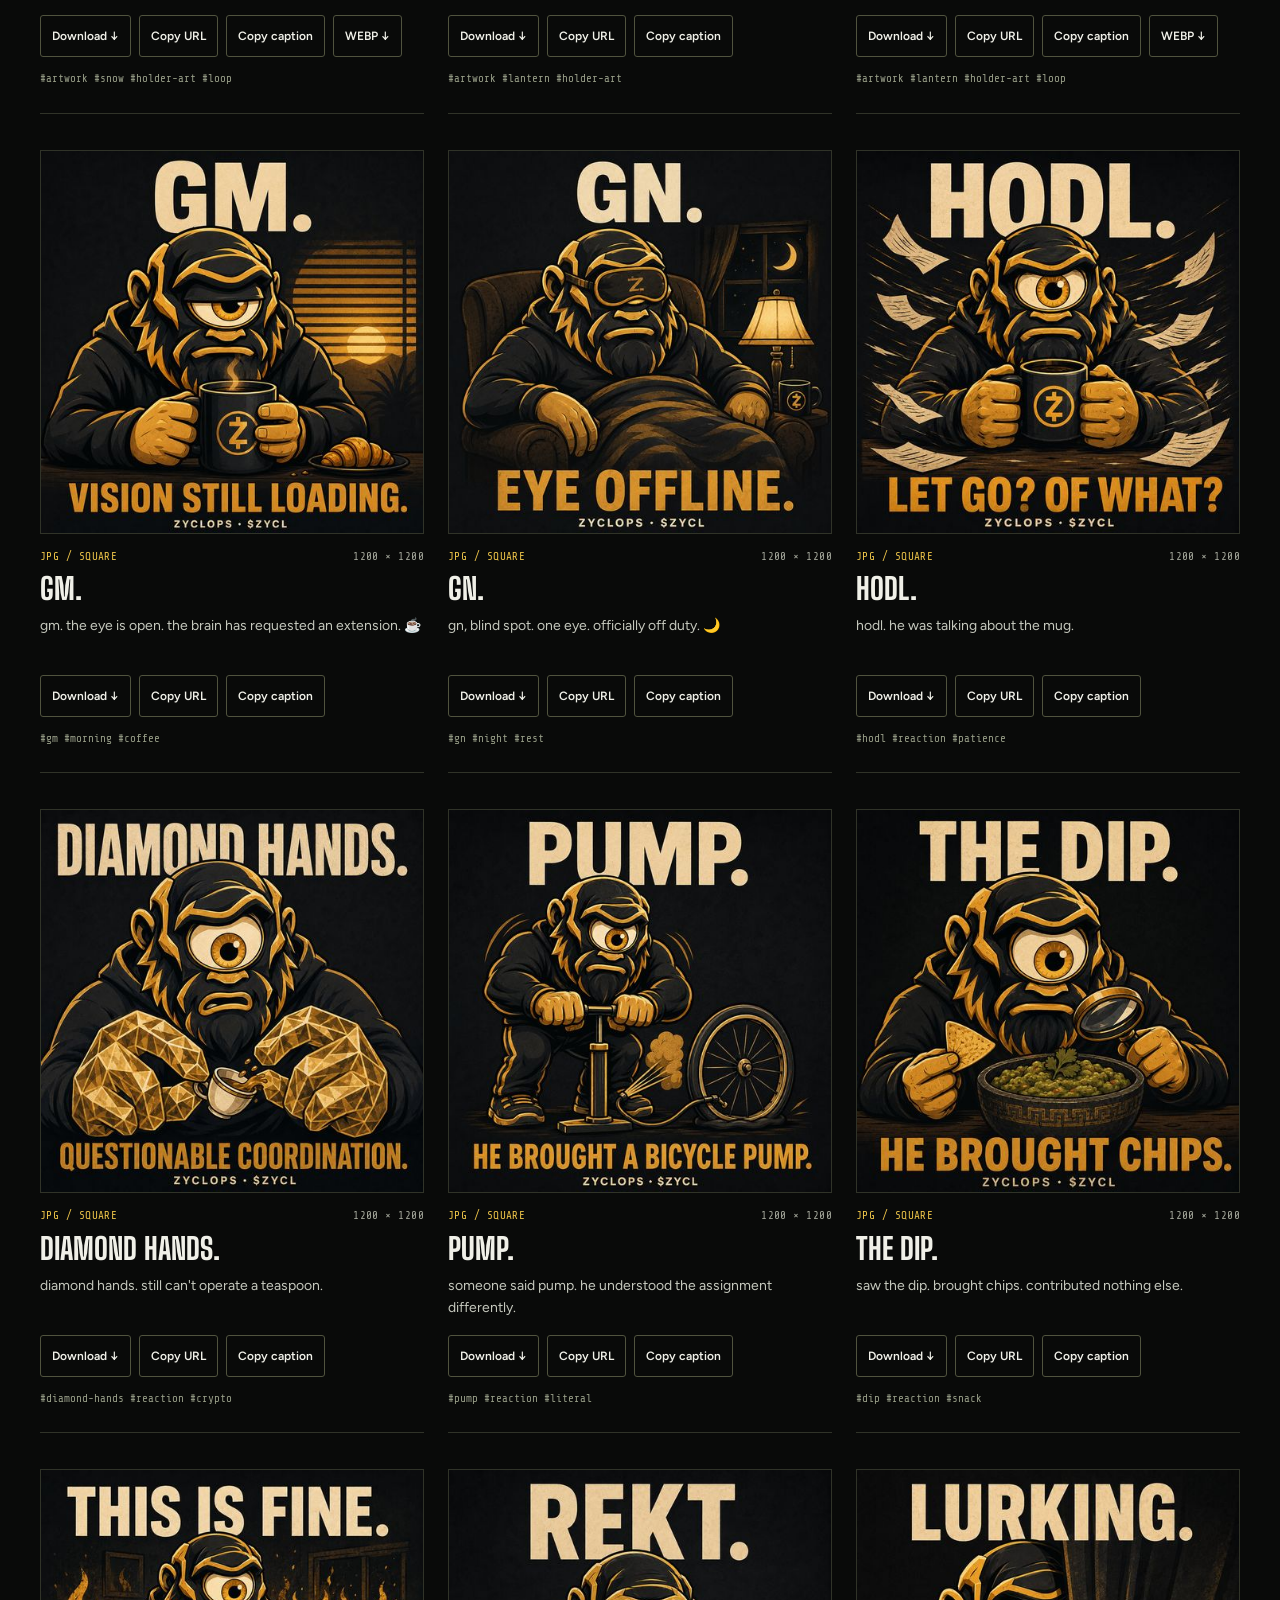
==== commit e909165c: "Add ten new ZYCLOPS literal crypto memes" ====
--- a/media-vault/index.html
+++ b/media-vault/index.html
@@ -13,7 +13,7 @@
   <body>
     <header class="wrap masthead">
       <a class="brand" href="../">ZYCLOPS<span>.</span></a>
-      <span class="eyebrow">THE UNLISTED COLLECTION / VOL. 08</span>
+      <span class="eyebrow">THE UNLISTED COLLECTION / VOL. 09</span>
     </header>
     <main class="wrap">
       <section class="intro">
@@ -26,7 +26,7 @@
           </p>
         </div>
         <aside class="library-note">
-          <strong id="library-count">63 pictures</strong>
+          <strong id="library-count">73 pictures</strong>
           <p>
             For holders: download a file, copy a caption, and attach it to your
             post. For bots: use the manifest.
@@ -34,7 +34,7 @@
           <a class="button gold" href="manifest.json"
             >Bot manifest <span>↗</span></a
           >
-          <a class="button" href="zyclops-media-pack-v8.zip" download
+          <a class="button" href="zyclops-media-pack-v9.zip" download
             >Download collection <span>↓</span></a
           >
           <a class="small-link" href="BOT-README.md">Integration notes</a>
@@ -72,7 +72,7 @@
       <noscript
         ><p>
           JavaScript is disabled. Download the
-          <a href="zyclops-media-pack-v8.zip">complete collection</a> or read
+          <a href="zyclops-media-pack-v9.zip">complete collection</a> or read
           the <a href="manifest.json">manifest</a> for individual file paths and
           captions.
         </p></noscript
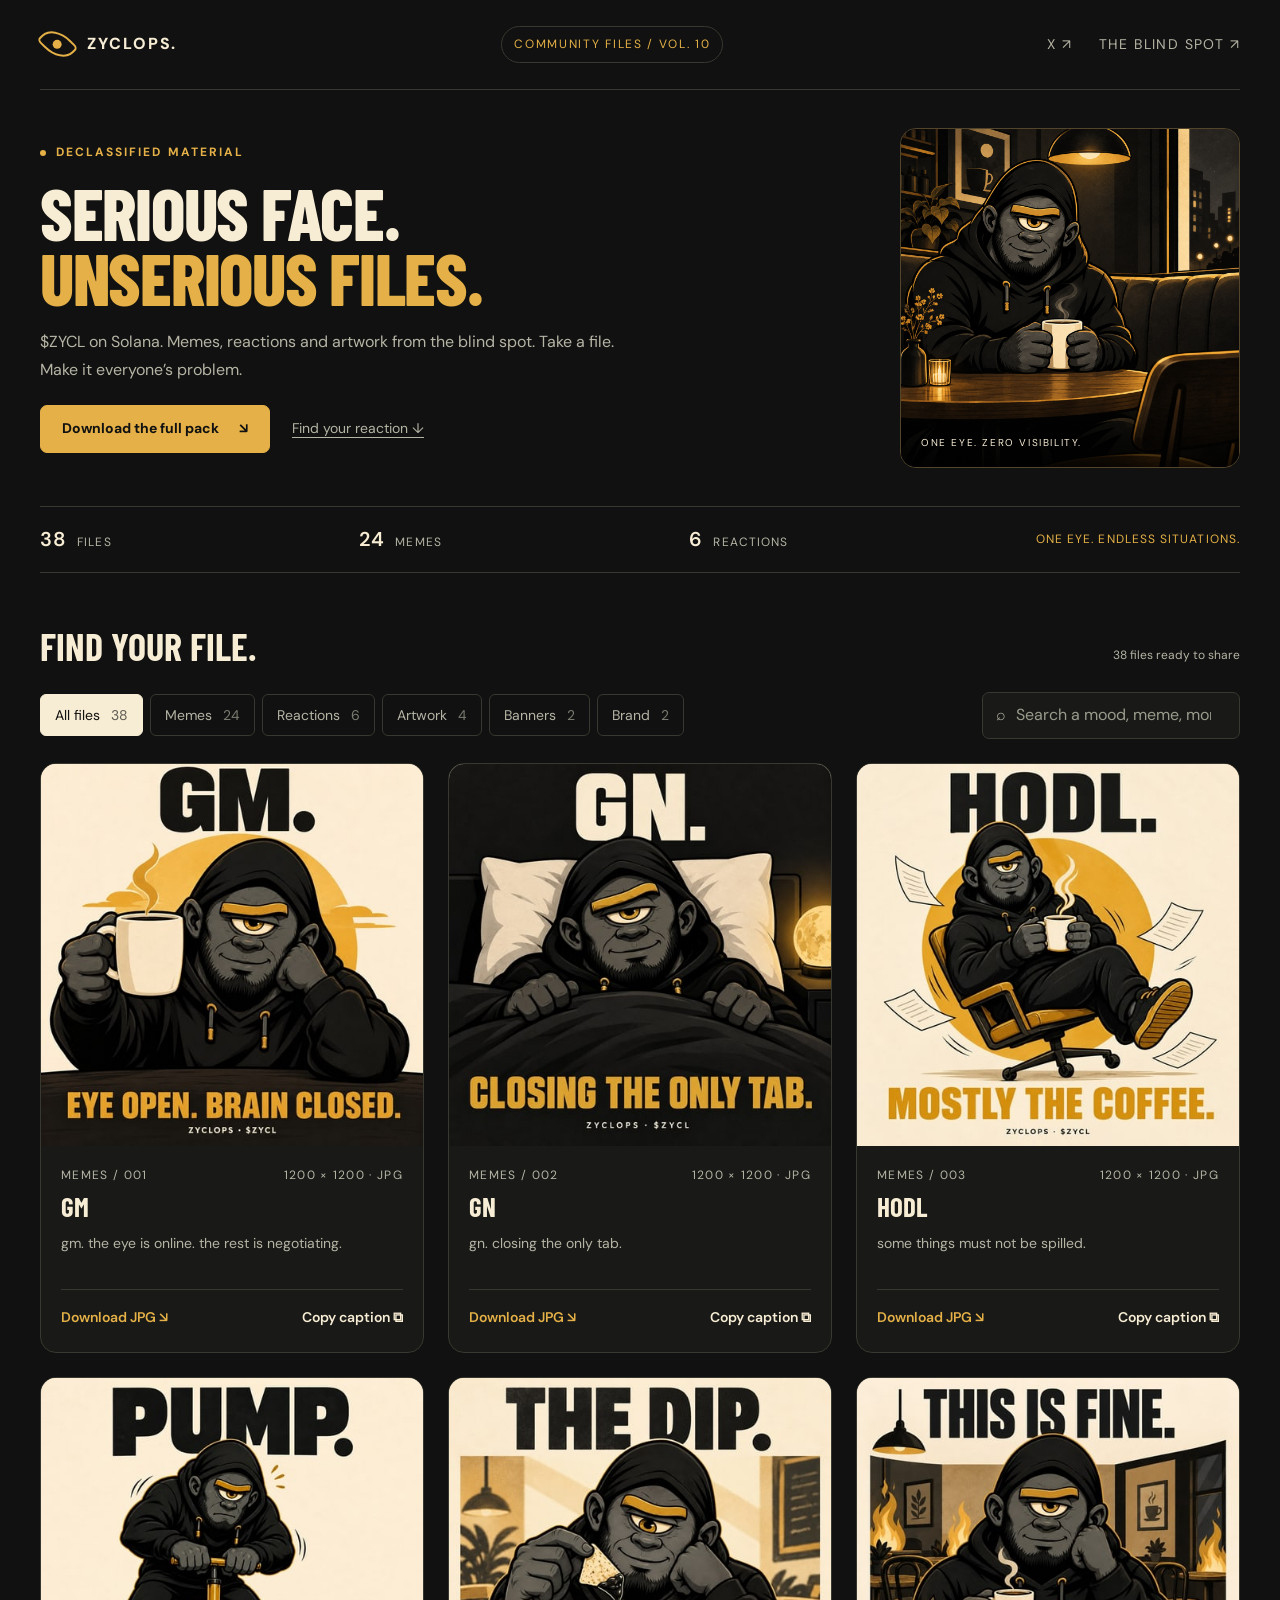
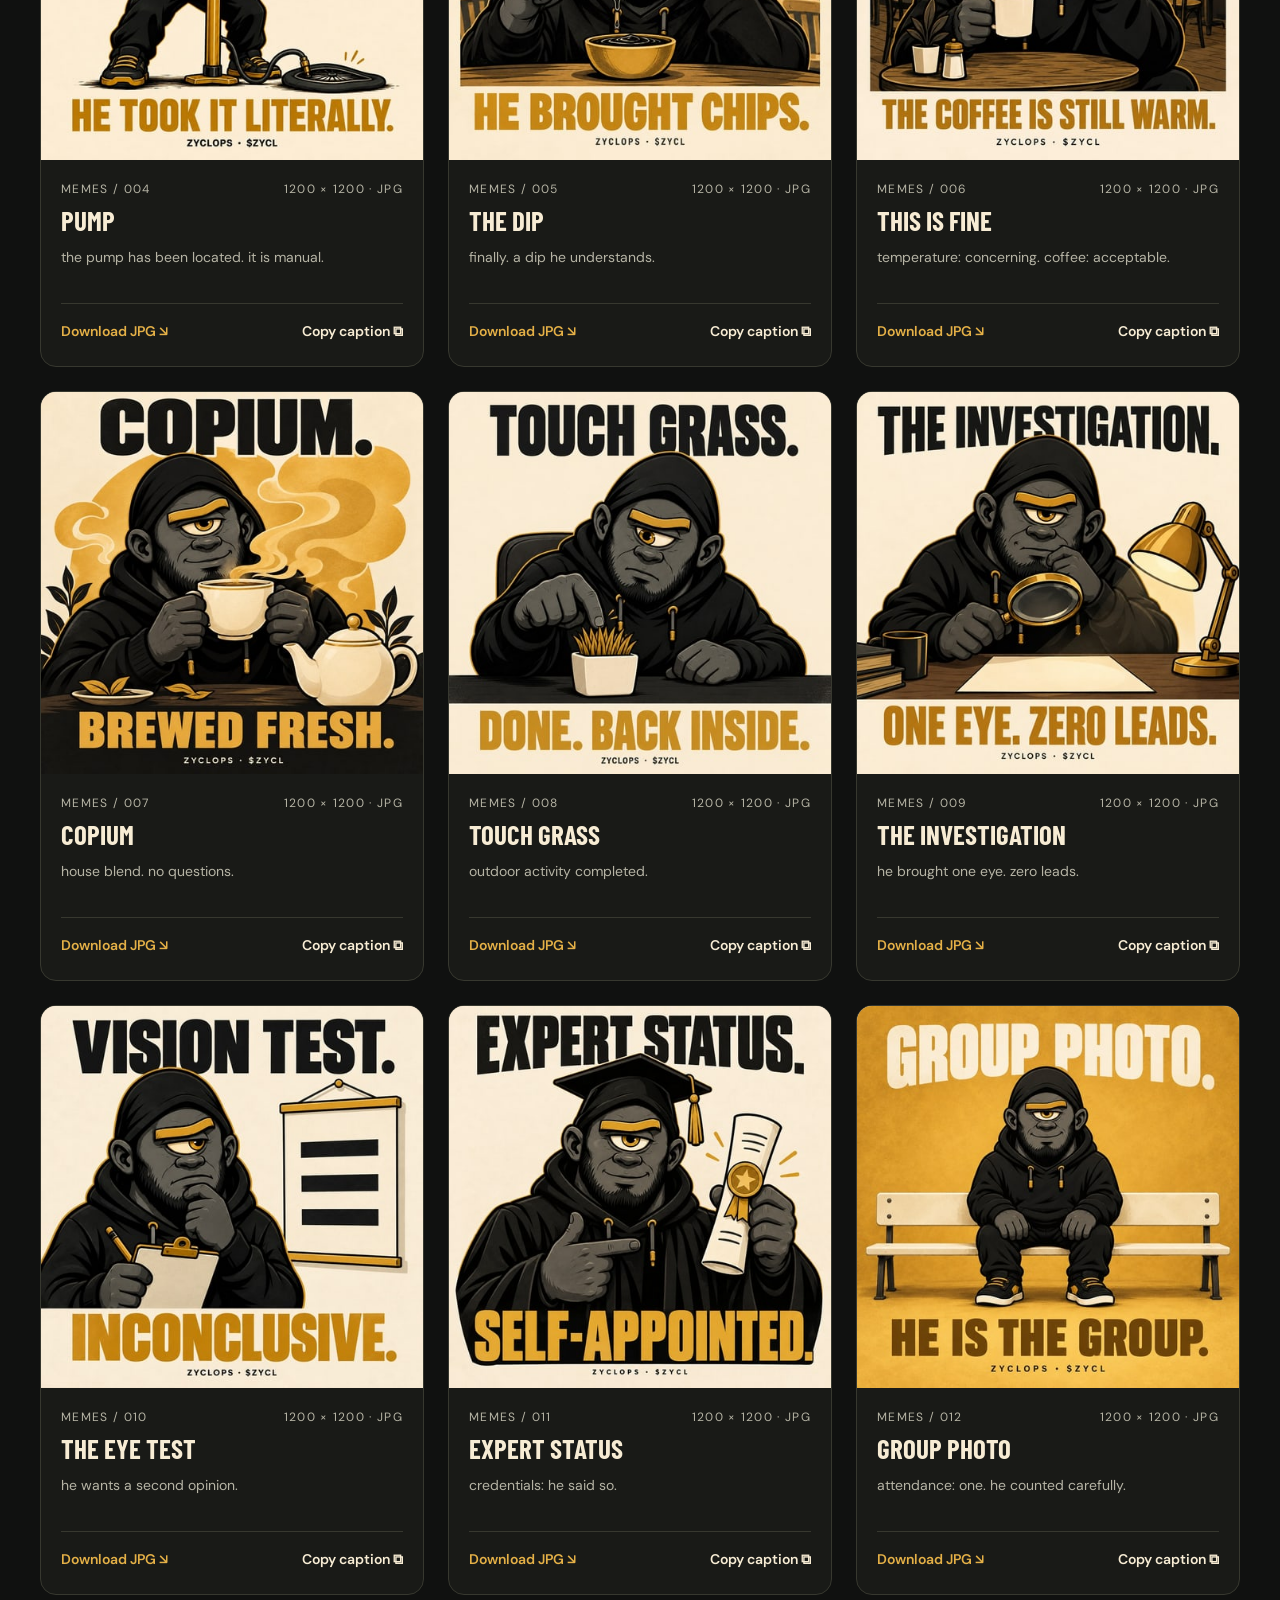
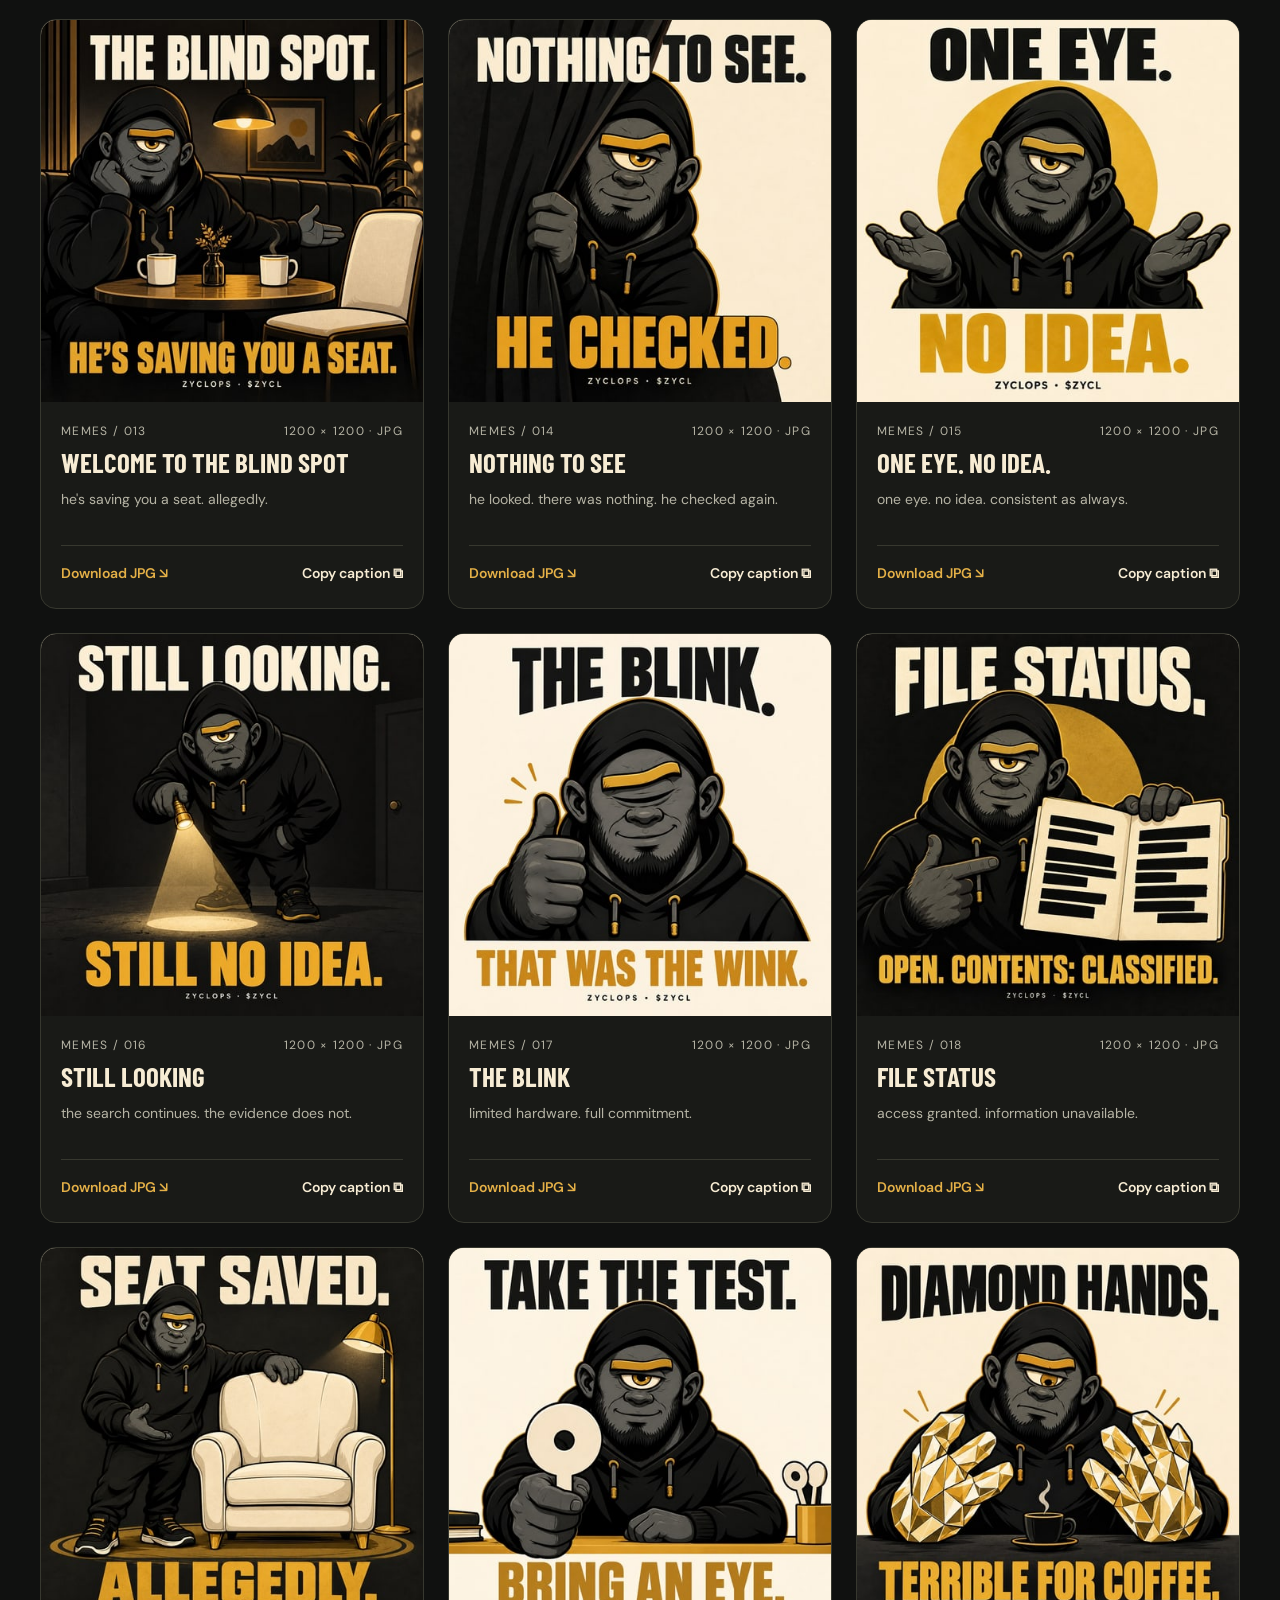
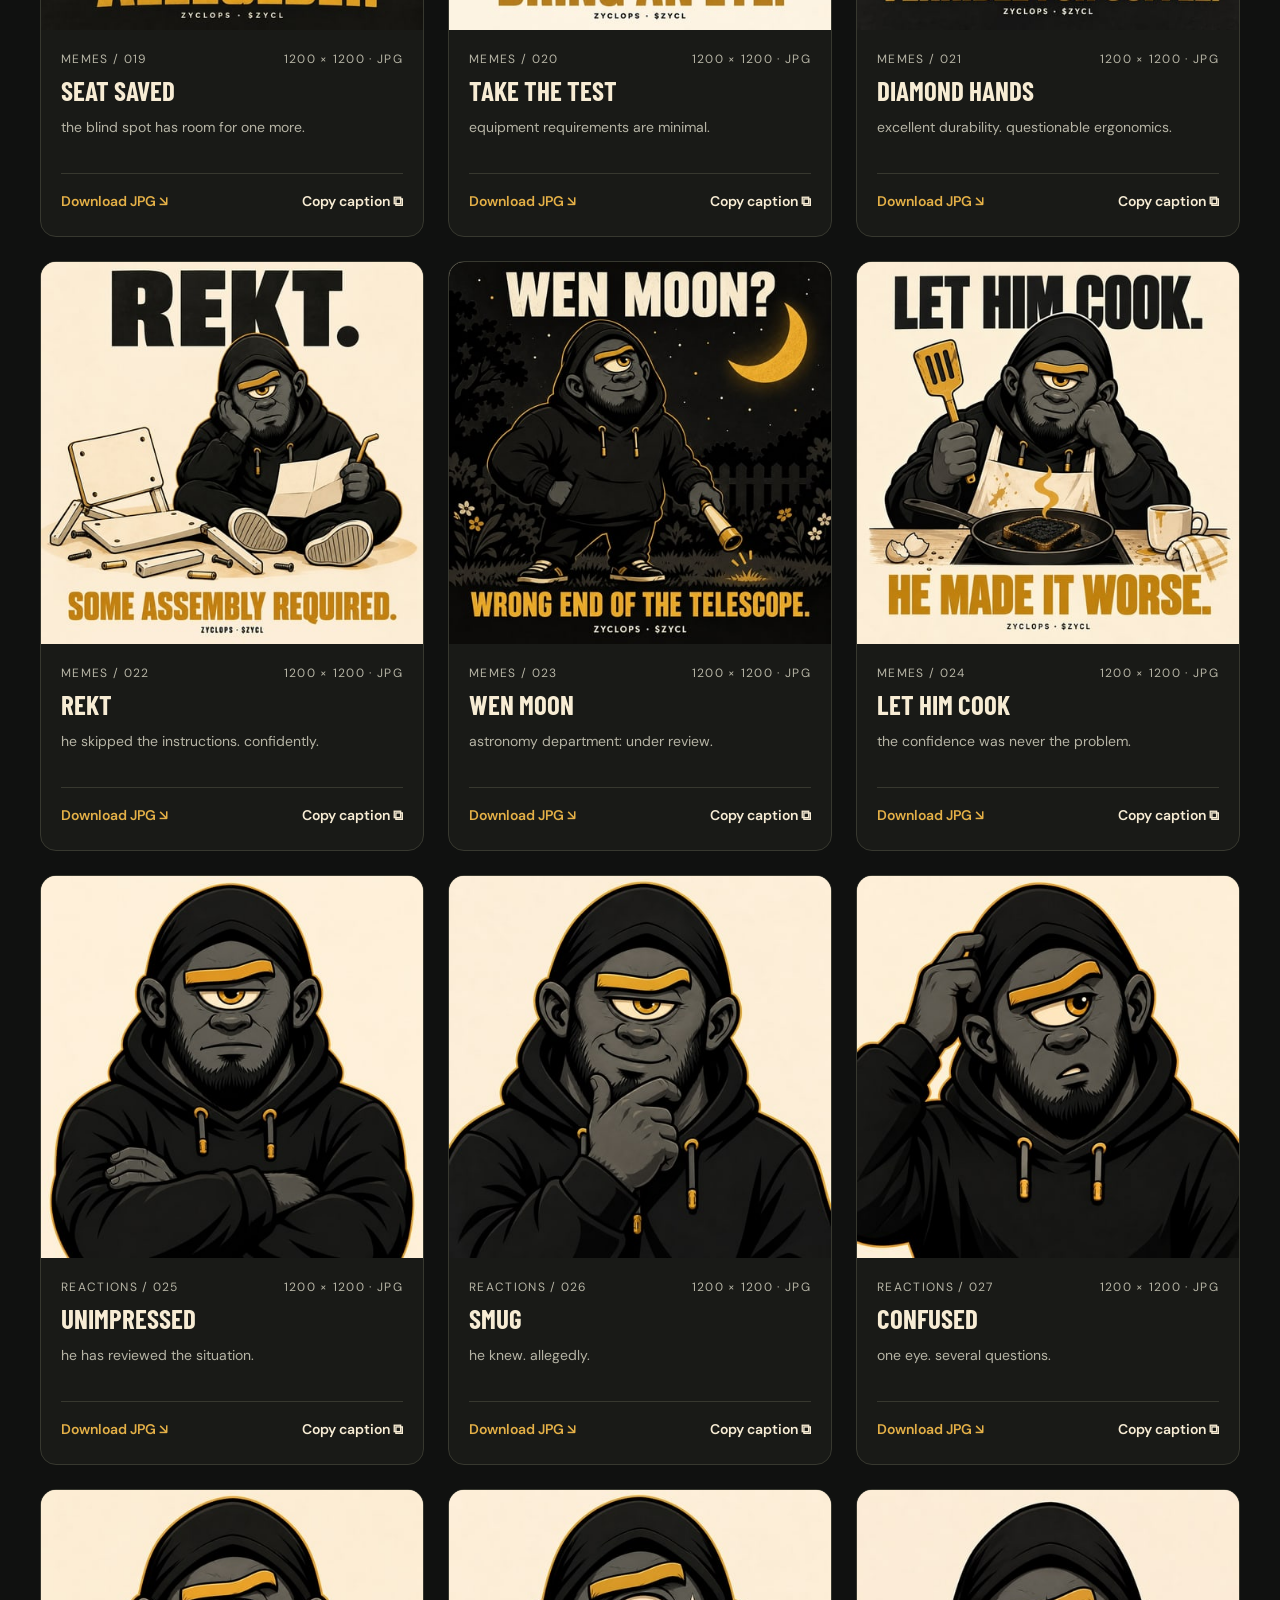
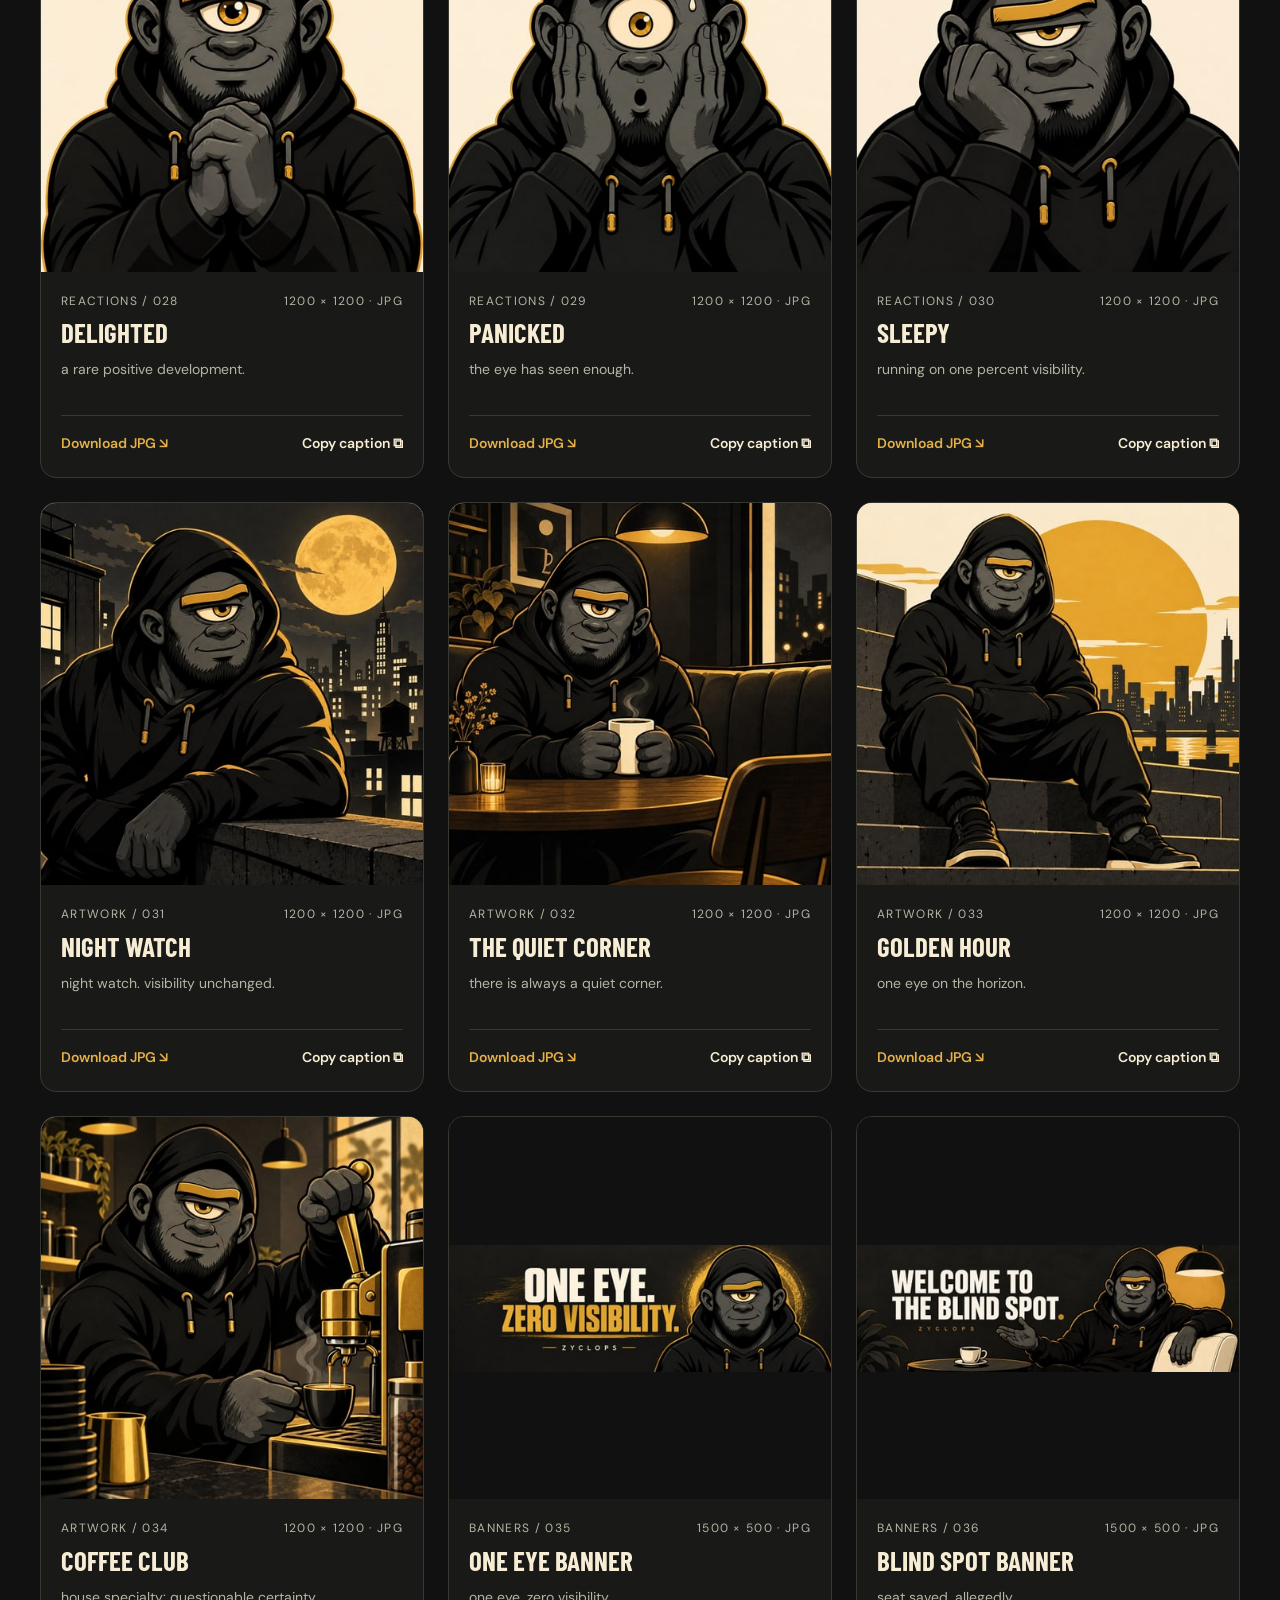
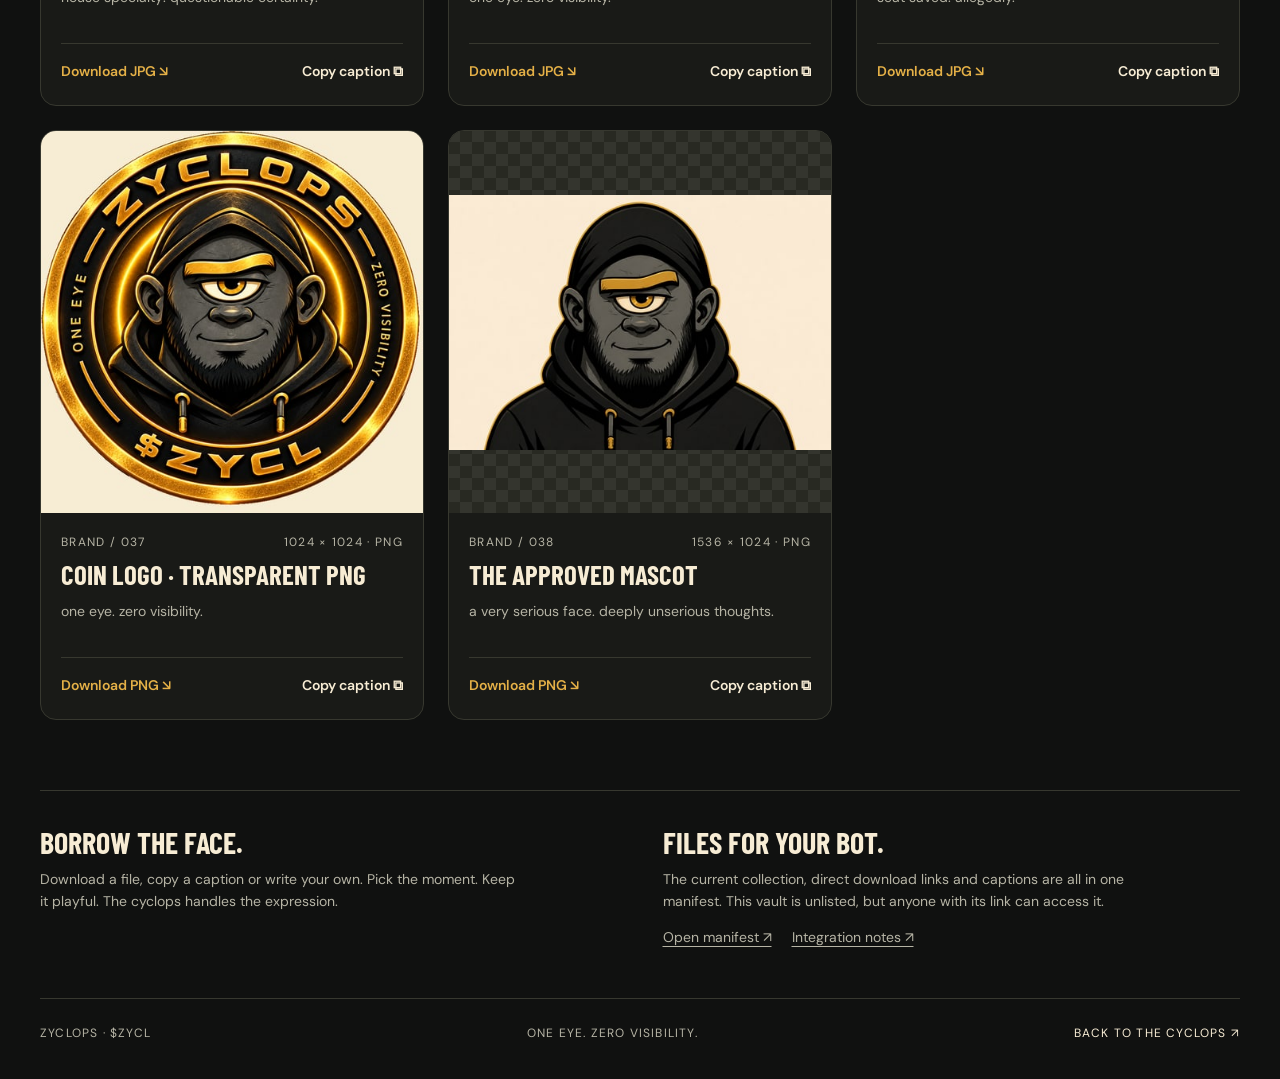
==== commit 83755d8e: "Restore the browsable media vault with 38 modern ZYCLOPS assets" ====
--- a/media-vault/index.html
+++ b/media-vault/index.html
@@ -1,86 +1,214 @@
 <!doctype html>
 <html lang="en">
-  <head>
-    <meta charset="utf-8" />
-    <meta name="viewport" content="width=device-width, initial-scale=1" />
-    <meta name="robots" content="noindex, nofollow, noarchive" />
-    <meta name="referrer" content="same-origin" />
-    <title>ZYCLOPS — Media vault</title>
-    <link rel="icon" href="../assets/favicon.png" />
-    <link rel="stylesheet" href="vault.css" />
-    <script src="vault.js" defer></script>
-  </head>
-  <body>
-    <header class="wrap masthead">
-      <a class="brand" href="../">ZYCLOPS<span>.</span></a>
-      <span class="eyebrow">THE UNLISTED COLLECTION / VOL. 09</span>
-    </header>
-    <main class="wrap">
-      <section class="intro">
-        <div>
-          <p class="eyebrow">ONE EYE. MANY REACTIONS.</p>
-          <h1>THE MEDIA<br /><span>VAULT.</span></h1>
-          <p class="lede">
-            Holder artwork, familiar reactions, and silent looping
-            scenes.<br />First frame matches last. No sound.
-          </p>
-        </div>
-        <aside class="library-note">
-          <strong id="library-count">73 pictures</strong>
-          <p>
-            For holders: download a file, copy a caption, and attach it to your
-            post. For bots: use the manifest.
-          </p>
-          <a class="button gold" href="manifest.json"
-            >Bot manifest <span>↗</span></a
-          >
-          <a class="button" href="zyclops-media-pack-v9.zip" download
-            >Download collection <span>↓</span></a
-          >
-          <a class="small-link" href="BOT-README.md">Integration notes</a>
-        </aside>
-      </section>
-      <p class="access-note">
-        Unlisted, not private. Anyone with the URL can access these files. Share
-        this page with your holders.
-      </p>
-      <form class="filters" role="search">
-        <label class="search-label"
-          >Find a reaction<input
-            id="search"
-            type="search"
-            placeholder="Try LFG, FOMO, DYOR…"
-            autocomplete="off"
-        /></label>
-        <label
-          >Collection<select id="collection">
-            <option value="all">All artwork</option>
-            <option value="meme">Memes</option>
-            <option value="artwork">Holder artwork</option>
-            <option value="loop">Loops</option>
-          </select></label
-        >
-        <span
-          id="result-count"
-          class="eyebrow"
-          role="status"
-          aria-live="polite"
-        ></span>
-      </form>
-      <p id="load-state" role="status">Opening the vault…</p>
-      <div class="grid" id="asset-grid"></div>
-      <noscript
-        ><p>
-          JavaScript is disabled. Download the
-          <a href="zyclops-media-pack-v9.zip">complete collection</a> or read
-          the <a href="manifest.json">manifest</a> for individual file paths and
-          captions.
-        </p></noscript
-      >
-    </main>
-    <footer class="wrap">
-      ZYCLOPS · $ZYCL <span>ONE EYE. ZERO VISIBILITY.</span>
-    </footer>
-    <div class="toast" id="toast" role="status" aria-live="polite" hidden></div>
-  </body>
+<head>
+  <meta charset="utf-8">
+  <meta name="viewport" content="width=device-width, initial-scale=1">
+  <meta name="robots" content="noindex, nofollow, noarchive">
+  <meta name="description" content="ZYCLOPS community artwork. Memes, reactions, illustrations and banners. Download the files and copy a caption.">
+  <meta name="theme-color" content="#101110">
+  <title>The Media Vault — ZYCLOPS</title>
+  <link rel="icon" href="brand/zyclops-coin-v10.png">
+  <link rel="stylesheet" href="vault.css?v=10">
+  <script defer src="vault.js?v=10"></script>
+</head>
+<body>
+  <a class="skip" href="#library">Skip to artwork</a>
+  <header class="wrap topbar">
+    <a class="wordmark" href="/" aria-label="ZYCLOPS homepage"><span class="eye-mark" aria-hidden="true"></span>ZYCLOPS.</a>
+    <span class="edition">Community files / Vol. 10</span>
+    <nav class="top-links" aria-label="Community"><a href="https://x.com/zyclopssol" target="_blank" rel="noopener noreferrer">X ↗</a><a href="https://t.me/zyclopscoin" target="_blank" rel="noopener noreferrer">The blind spot ↗</a></nav>
+  </header>
+  <main class="wrap">
+    <section class="hero" aria-labelledby="vault-title">
+      <div class="hero-copy">
+        <div class="kicker">Declassified material</div>
+        <h1 id="vault-title">SERIOUS FACE.<br><span>UNSERIOUS FILES.</span></h1>
+        <p>$ZYCL on Solana. Memes, reactions and artwork from the blind spot. Take a file. Make it everyone’s problem.</p>
+        <div class="hero-actions"><a class="button" href="zyclops-media-pack-v10.zip" download>Download the full pack <span aria-hidden="true">↘</span></a><a class="quiet-link" href="#library">Find your reaction ↓</a></div>
+      </div>
+      <figure class="hero-art"><img src="images/zyclops-art-blind-spot-v10.jpg" width="1200" height="1200" alt="ZYCLOPS sits in the quiet corner of the blind spot with his coffee." fetchpriority="high"><figcaption><span>One eye. Zero visibility.</span><span>Seat saved. Allegedly.</span></figcaption></figure>
+    </section>
+    <div class="inventory-strip"><span><strong>38</strong> files</span><span><strong>24</strong> memes</span><span><strong>6</strong> reactions</span><span class="motto">One eye. Endless situations.</span></div>
+    <section class="library" id="library" aria-labelledby="library-title">
+      <div class="library-heading"><h2 id="library-title">Find your file.</h2><p id="result-count" aria-live="polite">38 files ready to share</p></div>
+      <div class="controls" id="controls" hidden>
+        <div class="filters" role="group" aria-label="Artwork category"><button class="filter" type="button" data-filter="all" aria-pressed="true">All files <span>38</span></button>
+<button class="filter" type="button" data-filter="meme" aria-pressed="false">Memes <span>24</span></button>
+<button class="filter" type="button" data-filter="reaction" aria-pressed="false">Reactions <span>6</span></button>
+<button class="filter" type="button" data-filter="artwork" aria-pressed="false">Artwork <span>4</span></button>
+<button class="filter" type="button" data-filter="banner" aria-pressed="false">Banners <span>2</span></button>
+<button class="filter" type="button" data-filter="brand" aria-pressed="false">Brand <span>2</span></button></div>
+        <label class="search-label"><span aria-hidden="true">⌕</span><span class="visually-hidden">Search artwork</span><input id="search" type="search" placeholder="Search a mood, meme, moment…" autocomplete="off"></label>
+      </div>
+      <noscript><p class="noscript">All files and downloads are available below. Enable JavaScript to search, preview and copy captions.</p></noscript>
+      <div class="grid" id="gallery-grid"><article class="card" data-id="zyclops-gm-v10" data-collection="meme" data-search="gm gm. the eye is online. the rest is negotiating. gm coffee morning">
+  <a class="card-art" href="images/zyclops-gm-v10.jpg" data-preview="zyclops-gm-v10" aria-label="Preview GM"><img src="thumbs/zyclops-gm-v10.jpg" width="1200" height="1200" alt="ZYCLOPS half asleep at a small dark table, lifting an oversized cream coffee mug in a slow salute. One thin curl of gold steam. Eye half open, mildly smug. Warm ivory background with minimal gold sunrise circle. Text: GM. EYE OPEN. BRAIN CLOSED." loading="lazy" decoding="async"><span class="preview-tag" aria-hidden="true">OPEN FILE ↗</span></a>
+  <div class="card-body"><div class="card-meta"><span>Memes / 001</span><span>1200 × 1200 · JPG</span></div><h3>GM</h3><p class="card-caption">gm. the eye is online. the rest is negotiating.</p><div class="card-actions"><a href="images/zyclops-gm-v10.jpg" download="zyclops-gm-v10.jpg" aria-label="Download GM">Download JPG ↘</a><button type="button" data-copy="zyclops-gm-v10" aria-label="Copy caption for GM" hidden>Copy caption ⧉</button></div></div>
+</article>
+<article class="card" data-id="zyclops-gn-v10" data-collection="meme" data-search="gn gn. closing the only tab. gn sleep night">
+  <a class="card-art" href="images/zyclops-gn-v10.jpg" data-preview="zyclops-gn-v10" aria-label="Preview GN"><img src="thumbs/zyclops-gn-v10.jpg" width="1200" height="1200" alt="ZYCLOPS tucked into a charcoal bed, hoodie still on, pulling the blanket up, single eye drowsy. Tiny ochre bedside moon lamp Text: GN. CLOSING THE ONLY TAB." loading="lazy" decoding="async"><span class="preview-tag" aria-hidden="true">OPEN FILE ↗</span></a>
+  <div class="card-body"><div class="card-meta"><span>Memes / 002</span><span>1200 × 1200 · JPG</span></div><h3>GN</h3><p class="card-caption">gn. closing the only tab.</p><div class="card-actions"><a href="images/zyclops-gn-v10.jpg" download="zyclops-gn-v10.jpg" aria-label="Download GN">Download JPG ↘</a><button type="button" data-copy="zyclops-gn-v10" aria-label="Copy caption for GN" hidden>Copy caption ⧉</button></div></div>
+</article>
+<article class="card" data-id="zyclops-hodl-v10" data-collection="meme" data-search="hodl some things must not be spilled. hodl coffee reaction">
+  <a class="card-art" href="images/zyclops-hodl-v10.jpg" data-preview="zyclops-hodl-v10" aria-label="Preview HODL"><img src="thumbs/zyclops-hodl-v10.jpg" width="1200" height="1200" alt="ZYCLOPS serenely gripping his coffee mug with both hands while seated in a plain chair that is tilting sideways. A few papers drift past. Mug held perfectly level. Dry composure, no charts. Text: HODL. MOSTLY THE COFFEE." loading="lazy" decoding="async"><span class="preview-tag" aria-hidden="true">OPEN FILE ↗</span></a>
+  <div class="card-body"><div class="card-meta"><span>Memes / 003</span><span>1200 × 1200 · JPG</span></div><h3>HODL</h3><p class="card-caption">some things must not be spilled.</p><div class="card-actions"><a href="images/zyclops-hodl-v10.jpg" download="zyclops-hodl-v10.jpg" aria-label="Download HODL">Download JPG ↘</a><button type="button" data-copy="zyclops-hodl-v10" aria-label="Copy caption for HODL" hidden>Copy caption ⧉</button></div></div>
+</article>
+<article class="card" data-id="zyclops-pump-v10" data-collection="meme" data-search="pump the pump has been located. it is manual. pump literal crypto">
+  <a class="card-art" href="images/zyclops-pump-v10.jpg" data-preview="zyclops-pump-v10" aria-label="Preview Pump"><img src="thumbs/zyclops-pump-v10.jpg" width="1200" height="1200" alt="ZYCLOPS seriously operating an old hand-operated gold bicycle floor pump. The hose is attached to a tiny completely flat black bicycle tyre. Leaning into the handle, eye focused, deadpan physical effort. Text: PUMP. HE TOOK IT LITERALLY." loading="lazy" decoding="async"><span class="preview-tag" aria-hidden="true">OPEN FILE ↗</span></a>
+  <div class="card-body"><div class="card-meta"><span>Memes / 004</span><span>1200 × 1200 · JPG</span></div><h3>Pump</h3><p class="card-caption">the pump has been located. it is manual.</p><div class="card-actions"><a href="images/zyclops-pump-v10.jpg" download="zyclops-pump-v10.jpg" aria-label="Download Pump">Download JPG ↘</a><button type="button" data-copy="zyclops-pump-v10" aria-label="Copy caption for Pump" hidden>Copy caption ⧉</button></div></div>
+</article>
+<article class="card" data-id="zyclops-the-dip-v10" data-collection="meme" data-search="the dip finally. a dip he understands. dip literal food">
+  <a class="card-art" href="images/zyclops-the-dip-v10.jpg" data-preview="zyclops-the-dip-v10" aria-label="Preview The dip"><img src="thumbs/zyclops-the-dip-v10.jpg" width="1200" height="1200" alt="ZYCLOPS holds a single triangular cream tortilla chip above a small gold bowl of dark dip. He studies it with absurd concentration, one eyebrow slightly lifted. Close medium composition at a cafe table. Text: THE DIP. HE BROUGHT CHIPS." loading="lazy" decoding="async"><span class="preview-tag" aria-hidden="true">OPEN FILE ↗</span></a>
+  <div class="card-body"><div class="card-meta"><span>Memes / 005</span><span>1200 × 1200 · JPG</span></div><h3>The dip</h3><p class="card-caption">finally. a dip he understands.</p><div class="card-actions"><a href="images/zyclops-the-dip-v10.jpg" download="zyclops-the-dip-v10.jpg" aria-label="Download The dip">Download JPG ↘</a><button type="button" data-copy="zyclops-the-dip-v10" aria-label="Copy caption for The dip" hidden>Copy caption ⧉</button></div></div>
+</article>
+<article class="card" data-id="zyclops-this-is-fine-v10" data-collection="meme" data-search="this is fine temperature: concerning. coffee: acceptable. fine reaction coffee">
+  <a class="card-art" href="images/zyclops-this-is-fine-v10.jpg" data-preview="zyclops-this-is-fine-v10" aria-label="Preview This is fine"><img src="thumbs/zyclops-this-is-fine-v10.jpg" width="1200" height="1200" alt="ZYCLOPS sits perfectly composed at a little cafe table holding a cream mug. Three small stylized ochre flames are burning at the far edges of the room. He wears a faint knowing smile, eye half-lidded. Original composition, clean minimal background. Text: THIS IS FINE. THE COFFEE IS STILL WARM." loading="lazy" decoding="async"><span class="preview-tag" aria-hidden="true">OPEN FILE ↗</span></a>
+  <div class="card-body"><div class="card-meta"><span>Memes / 006</span><span>1200 × 1200 · JPG</span></div><h3>This is fine</h3><p class="card-caption">temperature: concerning. coffee: acceptable.</p><div class="card-actions"><a href="images/zyclops-this-is-fine-v10.jpg" download="zyclops-this-is-fine-v10.jpg" aria-label="Download This is fine">Download JPG ↘</a><button type="button" data-copy="zyclops-this-is-fine-v10" aria-label="Copy caption for This is fine" hidden>Copy caption ⧉</button></div></div>
+</article>
+<article class="card" data-id="zyclops-copium-v10" data-collection="meme" data-search="copium house blend. no questions. copium reaction tea">
+  <a class="card-art" href="images/zyclops-copium-v10.jpg" data-preview="zyclops-copium-v10" aria-label="Preview Copium"><img src="thumbs/zyclops-copium-v10.jpg" width="1200" height="1200" alt="ZYCLOPS sits with a giant cream teacup and teapot. A very large cloud of gold steam curls above the cup. He inhales the comforting aroma with a tiny self-satisfied smile Text: COPIUM. BREWED FRESH." loading="lazy" decoding="async"><span class="preview-tag" aria-hidden="true">OPEN FILE ↗</span></a>
+  <div class="card-body"><div class="card-meta"><span>Memes / 007</span><span>1200 × 1200 · JPG</span></div><h3>Copium</h3><p class="card-caption">house blend. no questions.</p><div class="card-actions"><a href="images/zyclops-copium-v10.jpg" download="zyclops-copium-v10.jpg" aria-label="Download Copium">Download JPG ↘</a><button type="button" data-copy="zyclops-copium-v10" aria-label="Copy caption for Copium" hidden>Copy caption ⧉</button></div></div>
+</article>
+<article class="card" data-id="zyclops-touch-grass-v10" data-collection="meme" data-search="touch grass outdoor activity completed. grass offline reaction">
+  <a class="card-art" href="images/zyclops-touch-grass-v10.jpg" data-preview="zyclops-touch-grass-v10" aria-label="Preview Touch grass"><img src="thumbs/zyclops-touch-grass-v10.jpg" width="1200" height="1200" alt="ZYCLOPS leans from a chair and gingerly touches a tiny square of grass in a cream plant pot with one fingertip. Black desk, no other props. The grass is stylized ochre gold within the restricted palette. Looks suspiciously at it. Text: TOUCH GRASS. DONE. BACK INSIDE." loading="lazy" decoding="async"><span class="preview-tag" aria-hidden="true">OPEN FILE ↗</span></a>
+  <div class="card-body"><div class="card-meta"><span>Memes / 008</span><span>1200 × 1200 · JPG</span></div><h3>Touch grass</h3><p class="card-caption">outdoor activity completed.</p><div class="card-actions"><a href="images/zyclops-touch-grass-v10.jpg" download="zyclops-touch-grass-v10.jpg" aria-label="Download Touch grass">Download JPG ↘</a><button type="button" data-copy="zyclops-touch-grass-v10" aria-label="Copy caption for Touch grass" hidden>Copy caption ⧉</button></div></div>
+</article>
+<article class="card" data-id="zyclops-investigation-v10" data-collection="meme" data-search="the investigation he brought one eye. zero leads. investigation blindspot deadpan">
+  <a class="card-art" href="images/zyclops-investigation-v10.jpg" data-preview="zyclops-investigation-v10" aria-label="Preview The investigation"><img src="thumbs/zyclops-investigation-v10.jpg" width="1200" height="1200" alt="ZYCLOPS at a desk looks through a magnifying glass held over a completely blank cream sheet of paper. His single eye is fully visible above the magnifier, eyebrow sceptical. One simple gold desk lamp Text: THE INVESTIGATION. ONE EYE. ZERO LEADS." loading="lazy" decoding="async"><span class="preview-tag" aria-hidden="true">OPEN FILE ↗</span></a>
+  <div class="card-body"><div class="card-meta"><span>Memes / 009</span><span>1200 × 1200 · JPG</span></div><h3>The investigation</h3><p class="card-caption">he brought one eye. zero leads.</p><div class="card-actions"><a href="images/zyclops-investigation-v10.jpg" download="zyclops-investigation-v10.jpg" aria-label="Download The investigation">Download JPG ↘</a><button type="button" data-copy="zyclops-investigation-v10" aria-label="Copy caption for The investigation" hidden>Copy caption ⧉</button></div></div>
+</article>
+<article class="card" data-id="zyclops-vision-v10" data-collection="meme" data-search="the eye test he wants a second opinion. vision blindspot eye">
+  <a class="card-art" href="images/zyclops-vision-v10.jpg" data-preview="zyclops-vision-v10" aria-label="Preview The eye test"><img src="thumbs/zyclops-vision-v10.jpg" width="1200" height="1200" alt="ZYCLOPS holds a cream clipboard and gold pencil while looking at a totally blank cream eye-test board hanging beside him. Sole eye narrowed as if concentrating. There are NO letters on the board, only three horizontal black redaction bars. Text: VISION TEST. INCONCLUSIVE." loading="lazy" decoding="async"><span class="preview-tag" aria-hidden="true">OPEN FILE ↗</span></a>
+  <div class="card-body"><div class="card-meta"><span>Memes / 010</span><span>1200 × 1200 · JPG</span></div><h3>The eye test</h3><p class="card-caption">he wants a second opinion.</p><div class="card-actions"><a href="images/zyclops-vision-v10.jpg" download="zyclops-vision-v10.jpg" aria-label="Download The eye test">Download JPG ↘</a><button type="button" data-copy="zyclops-vision-v10" aria-label="Copy caption for The eye test" hidden>Copy caption ⧉</button></div></div>
+</article>
+<article class="card" data-id="zyclops-diploma-v10" data-collection="meme" data-search="expert status credentials: he said so. expert confidence graduation reaction meme">
+  <a class="card-art" href="images/zyclops-diploma-v10.jpg" data-preview="zyclops-diploma-v10" aria-label="Preview Expert status"><img src="thumbs/zyclops-diploma-v10.jpg" width="1200" height="1200" alt="ZYCLOPS wears a simple charcoal graduation gown over his black hoodie and a small black mortarboard with a gold tassel. Proud subtle smirk. He holds a clean ivory diploma with a large gold star seal and a few simple decorative charcoal lines Text: EXPERT STATUS. SELF-APPOINTED." loading="lazy" decoding="async"><span class="preview-tag" aria-hidden="true">OPEN FILE ↗</span></a>
+  <div class="card-body"><div class="card-meta"><span>Memes / 011</span><span>1200 × 1200 · JPG</span></div><h3>Expert status</h3><p class="card-caption">credentials: he said so.</p><div class="card-actions"><a href="images/zyclops-diploma-v10.jpg" download="zyclops-diploma-v10.jpg" aria-label="Download Expert status">Download JPG ↘</a><button type="button" data-copy="zyclops-diploma-v10" aria-label="Copy caption for Expert status" hidden>Copy caption ⧉</button></div></div>
+</article>
+<article class="card" data-id="zyclops-crowd-v10" data-collection="meme" data-search="group photo attendance: one. he counted carefully. community group deadpan">
+  <a class="card-art" href="images/zyclops-crowd-v10.jpg" data-preview="zyclops-crowd-v10" aria-label="Preview Group photo"><img src="thumbs/zyclops-crowd-v10.jpg" width="1200" height="1200" alt="A single ZYCLOPS sits alone centred on a long cream school photograph bench with obvious empty space on both sides. His hands rest neatly on his knees and he wears an awkward proud smile. One character only, warm gold photographic backdrop. Text: GROUP PHOTO. HE IS THE GROUP." loading="lazy" decoding="async"><span class="preview-tag" aria-hidden="true">OPEN FILE ↗</span></a>
+  <div class="card-body"><div class="card-meta"><span>Memes / 012</span><span>1200 × 1200 · JPG</span></div><h3>Group photo</h3><p class="card-caption">attendance: one. he counted carefully.</p><div class="card-actions"><a href="images/zyclops-crowd-v10.jpg" download="zyclops-crowd-v10.jpg" aria-label="Download Group photo">Download JPG ↘</a><button type="button" data-copy="zyclops-crowd-v10" aria-label="Copy caption for Group photo" hidden>Copy caption ⧉</button></div></div>
+</article>
+<article class="card" data-id="zyclops-welcome-v10" data-collection="meme" data-search="welcome to the blind spot he&#x27;s saving you a seat. allegedly. welcome community blindspot">
+  <a class="card-art" href="images/zyclops-welcome-v10.jpg" data-preview="zyclops-welcome-v10" aria-label="Preview Welcome to the blind spot"><img src="thumbs/zyclops-welcome-v10.jpg" width="1200" height="1200" alt="ZYCLOPS sits on one side of an intimate charcoal cafe booth and gestures welcomingly to an empty cream chair across a small round table. Two cream mugs, soft gold pendant light, knowing half-smile. Friendly mysterious mood, simple composition. Text: THE BLIND SPOT. HE&#x27;S SAVING YOU A SEAT." loading="lazy" decoding="async"><span class="preview-tag" aria-hidden="true">OPEN FILE ↗</span></a>
+  <div class="card-body"><div class="card-meta"><span>Memes / 013</span><span>1200 × 1200 · JPG</span></div><h3>Welcome to the blind spot</h3><p class="card-caption">he&#x27;s saving you a seat. allegedly.</p><div class="card-actions"><a href="images/zyclops-welcome-v10.jpg" download="zyclops-welcome-v10.jpg" aria-label="Download Welcome to the blind spot">Download JPG ↘</a><button type="button" data-copy="zyclops-welcome-v10" aria-label="Copy caption for Welcome to the blind spot" hidden>Copy caption ⧉</button></div></div>
+</article>
+<article class="card" data-id="zyclops-peek-v10" data-collection="meme" data-search="nothing to see he looked. there was nothing. he checked again. lurking blindspot peek">
+  <a class="card-art" href="images/zyclops-peek-v10.jpg" data-preview="zyclops-peek-v10" aria-label="Preview Nothing to see"><img src="thumbs/zyclops-peek-v10.jpg" width="1200" height="1200" alt="ZYCLOPS peeks around a broad dark curtain, one hand pulling it aside, the same single eye and familiar face clearly visible. Beyond the curtain is a completely empty ivory space. His gold eyebrow is raised with quiet suspicion. Text: NOTHING TO SEE. HE CHECKED." loading="lazy" decoding="async"><span class="preview-tag" aria-hidden="true">OPEN FILE ↗</span></a>
+  <div class="card-body"><div class="card-meta"><span>Memes / 014</span><span>1200 × 1200 · JPG</span></div><h3>Nothing to see</h3><p class="card-caption">he looked. there was nothing. he checked again.</p><div class="card-actions"><a href="images/zyclops-peek-v10.jpg" download="zyclops-peek-v10.jpg" aria-label="Download Nothing to see">Download JPG ↘</a><button type="button" data-copy="zyclops-peek-v10" aria-label="Copy caption for Nothing to see" hidden>Copy caption ⧉</button></div></div>
+</article>
+<article class="card" data-id="zyclops-no-idea-v10" data-collection="meme" data-search="one eye. no idea. one eye. no idea. consistent as always. shrug confused reaction">
+  <a class="card-art" href="images/zyclops-no-idea-v10.jpg" data-preview="zyclops-no-idea-v10" aria-label="Preview One eye. No idea."><img src="thumbs/zyclops-no-idea-v10.jpg" width="1200" height="1200" alt="ZYCLOPS front facing with both palms raised in a restrained shrug, head tilted slightly, one broad gold eyebrow lifted. Friendly bemused smirk Text: ONE EYE. NO IDEA." loading="lazy" decoding="async"><span class="preview-tag" aria-hidden="true">OPEN FILE ↗</span></a>
+  <div class="card-body"><div class="card-meta"><span>Memes / 015</span><span>1200 × 1200 · JPG</span></div><h3>One eye. No idea.</h3><p class="card-caption">one eye. no idea. consistent as always.</p><div class="card-actions"><a href="images/zyclops-no-idea-v10.jpg" download="zyclops-no-idea-v10.jpg" aria-label="Download One eye. No idea.">Download JPG ↘</a><button type="button" data-copy="zyclops-no-idea-v10" aria-label="Copy caption for One eye. No idea." hidden>Copy caption ⧉</button></div></div>
+</article>
+<article class="card" data-id="zyclops-still-looking-v10" data-collection="meme" data-search="still looking the search continues. the evidence does not. search deadpan blindspot">
+  <a class="card-art" href="images/zyclops-still-looking-v10.jpg" data-preview="zyclops-still-looking-v10" aria-label="Preview Still looking"><img src="thumbs/zyclops-still-looking-v10.jpg" width="1200" height="1200" alt="ZYCLOPS stands in a sparse dark room, holding one small gold flashlight that illuminates a perfectly empty patch of floor. His expression is quietly serious Text: STILL LOOKING. STILL NO IDEA." loading="lazy" decoding="async"><span class="preview-tag" aria-hidden="true">OPEN FILE ↗</span></a>
+  <div class="card-body"><div class="card-meta"><span>Memes / 016</span><span>1200 × 1200 · JPG</span></div><h3>Still looking</h3><p class="card-caption">the search continues. the evidence does not.</p><div class="card-actions"><a href="images/zyclops-still-looking-v10.jpg" download="zyclops-still-looking-v10.jpg" aria-label="Download Still looking">Download JPG ↘</a><button type="button" data-copy="zyclops-still-looking-v10" aria-label="Copy caption for Still looking" hidden>Copy caption ⧉</button></div></div>
+</article>
+<article class="card" data-id="zyclops-the-blink-v10" data-collection="meme" data-search="the blink limited hardware. full commitment. blink wink reaction">
+  <a class="card-art" href="images/zyclops-the-blink-v10.jpg" data-preview="zyclops-the-blink-v10" aria-label="Preview The blink"><img src="thumbs/zyclops-the-blink-v10.jpg" width="1200" height="1200" alt="Close bust portrait of the same ZYCLOPS giving an awkward friendly thumbs-up while his ONE eye is completely closed for a wink. One single curved eyelid line at the centre of his face, no other eyes. A tiny smug smile, ivory background. Text: THE BLINK. THAT WAS THE WINK." loading="lazy" decoding="async"><span class="preview-tag" aria-hidden="true">OPEN FILE ↗</span></a>
+  <div class="card-body"><div class="card-meta"><span>Memes / 017</span><span>1200 × 1200 · JPG</span></div><h3>The blink</h3><p class="card-caption">limited hardware. full commitment.</p><div class="card-actions"><a href="images/zyclops-the-blink-v10.jpg" download="zyclops-the-blink-v10.jpg" aria-label="Download The blink">Download JPG ↘</a><button type="button" data-copy="zyclops-the-blink-v10" aria-label="Copy caption for The blink" hidden>Copy caption ⧉</button></div></div>
+</article>
+<article class="card" data-id="zyclops-file-open-v10" data-collection="meme" data-search="file status access granted. information unavailable. classified redacted files">
+  <a class="card-art" href="images/zyclops-file-open-v10.jpg" data-preview="zyclops-file-open-v10" aria-label="Preview File status"><img src="thumbs/zyclops-file-open-v10.jpg" width="1200" height="1200" alt="ZYCLOPS proudly presents an open cream folder. Its contents are completely blank except for thick black redaction bars. His gold eyebrow is raised and the single eye looks straight at the viewer Text: FILE STATUS. OPEN. CONTENTS: CLASSIFIED." loading="lazy" decoding="async"><span class="preview-tag" aria-hidden="true">OPEN FILE ↗</span></a>
+  <div class="card-body"><div class="card-meta"><span>Memes / 018</span><span>1200 × 1200 · JPG</span></div><h3>File status</h3><p class="card-caption">access granted. information unavailable.</p><div class="card-actions"><a href="images/zyclops-file-open-v10.jpg" download="zyclops-file-open-v10.jpg" aria-label="Download File status">Download JPG ↘</a><button type="button" data-copy="zyclops-file-open-v10" aria-label="Copy caption for File status" hidden>Copy caption ⧉</button></div></div>
+</article>
+<article class="card" data-id="zyclops-seat-saved-v10" data-collection="meme" data-search="seat saved the blind spot has room for one more. welcome community seat">
+  <a class="card-art" href="images/zyclops-seat-saved-v10.jpg" data-preview="zyclops-seat-saved-v10" aria-label="Preview Seat saved"><img src="thumbs/zyclops-seat-saved-v10.jpg" width="1200" height="1200" alt="ZYCLOPS stands beside an oversized empty cream armchair, resting one hand on its back and making a welcoming gesture with the other. Small gold floor lamp, deep charcoal background. Smug but friendly face, welcoming composition. Text: SEAT SAVED. ALLEGEDLY." loading="lazy" decoding="async"><span class="preview-tag" aria-hidden="true">OPEN FILE ↗</span></a>
+  <div class="card-body"><div class="card-meta"><span>Memes / 019</span><span>1200 × 1200 · JPG</span></div><h3>Seat saved</h3><p class="card-caption">the blind spot has room for one more.</p><div class="card-actions"><a href="images/zyclops-seat-saved-v10.jpg" download="zyclops-seat-saved-v10.jpg" aria-label="Download Seat saved">Download JPG ↘</a><button type="button" data-copy="zyclops-seat-saved-v10" aria-label="Copy caption for Seat saved" hidden>Copy caption ⧉</button></div></div>
+</article>
+<article class="card" data-id="zyclops-eye-test-v10" data-collection="meme" data-search="take the test equipment requirements are minimal. eye test community">
+  <a class="card-art" href="images/zyclops-eye-test-v10.jpg" data-preview="zyclops-eye-test-v10" aria-label="Preview Take the test"><img src="thumbs/zyclops-eye-test-v10.jpg" width="1200" height="1200" alt="ZYCLOPS in his hoodie behind a small optician desk offers a cream eye-test paddle to the viewer. The paddle has ONE central round hole. His only eye is large and amused, the paddle is held well below his face Text: TAKE THE TEST. BRING AN EYE." loading="lazy" decoding="async"><span class="preview-tag" aria-hidden="true">OPEN FILE ↗</span></a>
+  <div class="card-body"><div class="card-meta"><span>Memes / 020</span><span>1200 × 1200 · JPG</span></div><h3>Take the test</h3><p class="card-caption">equipment requirements are minimal.</p><div class="card-actions"><a href="images/zyclops-eye-test-v10.jpg" download="zyclops-eye-test-v10.jpg" aria-label="Download Take the test">Download JPG ↘</a><button type="button" data-copy="zyclops-eye-test-v10" aria-label="Copy caption for Take the test" hidden>Copy caption ⧉</button></div></div>
+</article>
+<article class="card" data-id="zyclops-diamond-hands-v10" data-collection="meme" data-search="diamond hands excellent durability. questionable ergonomics. diamond-hands crypto coffee">
+  <a class="card-art" href="images/zyclops-diamond-hands-v10.jpg" data-preview="zyclops-diamond-hands-v10" aria-label="Preview Diamond hands"><img src="thumbs/zyclops-diamond-hands-v10.jpg" width="1200" height="1200" alt="ZYCLOPS looks mildly inconvenienced at his two hands which are literally sculpted from large angular ivory and gold crystal facets. A tiny black coffee cup sits untouched on the table because his hands are too rigid to grip it. Broad readable crystal shapes. Text: DIAMOND HANDS. TERRIBLE FOR COFFEE." loading="lazy" decoding="async"><span class="preview-tag" aria-hidden="true">OPEN FILE ↗</span></a>
+  <div class="card-body"><div class="card-meta"><span>Memes / 021</span><span>1200 × 1200 · JPG</span></div><h3>Diamond hands</h3><p class="card-caption">excellent durability. questionable ergonomics.</p><div class="card-actions"><a href="images/zyclops-diamond-hands-v10.jpg" download="zyclops-diamond-hands-v10.jpg" aria-label="Download Diamond hands">Download JPG ↘</a><button type="button" data-copy="zyclops-diamond-hands-v10" aria-label="Copy caption for Diamond hands" hidden>Copy caption ⧉</button></div></div>
+</article>
+<article class="card" data-id="zyclops-rekt-v10" data-collection="meme" data-search="rekt he skipped the instructions. confidently. rekt reaction literal">
+  <a class="card-art" href="images/zyclops-rekt-v10.jpg" data-preview="zyclops-rekt-v10" aria-label="Preview REKT"><img src="thumbs/zyclops-rekt-v10.jpg" width="1200" height="1200" alt="ZYCLOPS sits on the floor beside a collapsed flat-pack cream chair, one gold hex key in his hand and a blank assembly sheet in the other. Mildly devastated, completely deadpan Text: REKT. SOME ASSEMBLY REQUIRED." loading="lazy" decoding="async"><span class="preview-tag" aria-hidden="true">OPEN FILE ↗</span></a>
+  <div class="card-body"><div class="card-meta"><span>Memes / 022</span><span>1200 × 1200 · JPG</span></div><h3>REKT</h3><p class="card-caption">he skipped the instructions. confidently.</p><div class="card-actions"><a href="images/zyclops-rekt-v10.jpg" download="zyclops-rekt-v10.jpg" aria-label="Download REKT">Download JPG ↘</a><button type="button" data-copy="zyclops-rekt-v10" aria-label="Copy caption for REKT" hidden>Copy caption ⧉</button></div></div>
+</article>
+<article class="card" data-id="zyclops-wen-moon-v10" data-collection="meme" data-search="wen moon astronomy department: under review. moon literal crypto">
+  <a class="card-art" href="images/zyclops-wen-moon-v10.jpg" data-preview="zyclops-wen-moon-v10" aria-label="Preview Wen moon"><img src="thumbs/zyclops-wen-moon-v10.jpg" width="1200" height="1200" alt="ZYCLOPS stands in a simple night garden looking upward with his one eye, holding a tiny cream telescope pointed in the wrong direction down at the ground. One large gold crescent moon overhead. His expression is completely confident despite the mistake. Text: WEN MOON? WRONG END OF THE TELESCOPE." loading="lazy" decoding="async"><span class="preview-tag" aria-hidden="true">OPEN FILE ↗</span></a>
+  <div class="card-body"><div class="card-meta"><span>Memes / 023</span><span>1200 × 1200 · JPG</span></div><h3>Wen moon</h3><p class="card-caption">astronomy department: under review.</p><div class="card-actions"><a href="images/zyclops-wen-moon-v10.jpg" download="zyclops-wen-moon-v10.jpg" aria-label="Download Wen moon">Download JPG ↘</a><button type="button" data-copy="zyclops-wen-moon-v10" aria-label="Copy caption for Wen moon" hidden>Copy caption ⧉</button></div></div>
+</article>
+<article class="card" data-id="zyclops-let-him-cook-v10" data-collection="meme" data-search="let him cook the confidence was never the problem. cook reaction crypto">
+  <a class="card-art" href="images/zyclops-let-him-cook-v10.jpg" data-preview="zyclops-let-him-cook-v10" aria-label="Preview Let him cook"><img src="thumbs/zyclops-let-him-cook-v10.jpg" width="1200" height="1200" alt="ZYCLOPS at a plain kitchen counter in his black hoodie and cream apron holds a gold spatula over a pan containing a single perfectly square black piece of toast. Thin gold smoke curl. Confident chef-like smirk, simple medium composition. Text: LET HIM COOK. HE MADE IT WORSE." loading="lazy" decoding="async"><span class="preview-tag" aria-hidden="true">OPEN FILE ↗</span></a>
+  <div class="card-body"><div class="card-meta"><span>Memes / 024</span><span>1200 × 1200 · JPG</span></div><h3>Let him cook</h3><p class="card-caption">the confidence was never the problem.</p><div class="card-actions"><a href="images/zyclops-let-him-cook-v10.jpg" download="zyclops-let-him-cook-v10.jpg" aria-label="Download Let him cook">Download JPG ↘</a><button type="button" data-copy="zyclops-let-him-cook-v10" aria-label="Copy caption for Let him cook" hidden>Copy caption ⧉</button></div></div>
+</article>
+<article class="card" data-id="zyclops-reaction-unimpressed-v10" data-collection="reaction" data-search="unimpressed he has reviewed the situation. reaction unimpressed">
+  <a class="card-art" href="images/zyclops-reaction-unimpressed-v10.jpg" data-preview="zyclops-reaction-unimpressed-v10" aria-label="Preview Unimpressed"><img src="thumbs/zyclops-reaction-unimpressed-v10.jpg" width="1200" height="1200" alt="ZYCLOPS, half-lidded single eye, straight gold brow, perfectly flat unimpressed mouth, arms folded" loading="lazy" decoding="async"><span class="preview-tag" aria-hidden="true">OPEN FILE ↗</span></a>
+  <div class="card-body"><div class="card-meta"><span>Reactions / 025</span><span>1200 × 1200 · JPG</span></div><h3>Unimpressed</h3><p class="card-caption">he has reviewed the situation.</p><div class="card-actions"><a href="images/zyclops-reaction-unimpressed-v10.jpg" download="zyclops-reaction-unimpressed-v10.jpg" aria-label="Download Unimpressed">Download JPG ↘</a><button type="button" data-copy="zyclops-reaction-unimpressed-v10" aria-label="Copy caption for Unimpressed" hidden>Copy caption ⧉</button></div></div>
+</article>
+<article class="card" data-id="zyclops-reaction-smug-v10" data-collection="reaction" data-search="smug he knew. allegedly. reaction smug">
+  <a class="card-art" href="images/zyclops-reaction-smug-v10.jpg" data-preview="zyclops-reaction-smug-v10" aria-label="Preview Smug"><img src="thumbs/zyclops-reaction-smug-v10.jpg" width="1200" height="1200" alt="ZYCLOPS, half-lidded single eye, broad gold brow subtly raised on one side, pronounced but understated smug half-smile, one hand resting on chin" loading="lazy" decoding="async"><span class="preview-tag" aria-hidden="true">OPEN FILE ↗</span></a>
+  <div class="card-body"><div class="card-meta"><span>Reactions / 026</span><span>1200 × 1200 · JPG</span></div><h3>Smug</h3><p class="card-caption">he knew. allegedly.</p><div class="card-actions"><a href="images/zyclops-reaction-smug-v10.jpg" download="zyclops-reaction-smug-v10.jpg" aria-label="Download Smug">Download JPG ↘</a><button type="button" data-copy="zyclops-reaction-smug-v10" aria-label="Copy caption for Smug" hidden>Copy caption ⧉</button></div></div>
+</article>
+<article class="card" data-id="zyclops-reaction-confused-v10" data-collection="reaction" data-search="confused one eye. several questions. reaction confused">
+  <a class="card-art" href="images/zyclops-reaction-confused-v10.jpg" data-preview="zyclops-reaction-confused-v10" aria-label="Preview Confused"><img src="thumbs/zyclops-reaction-confused-v10.jpg" width="1200" height="1200" alt="ZYCLOPS, head slightly tilted, single eye glancing sideways, broad gold brow flexed asymmetrically, tiny uncertain open mouth, one hand scratching the side of his hood" loading="lazy" decoding="async"><span class="preview-tag" aria-hidden="true">OPEN FILE ↗</span></a>
+  <div class="card-body"><div class="card-meta"><span>Reactions / 027</span><span>1200 × 1200 · JPG</span></div><h3>Confused</h3><p class="card-caption">one eye. several questions.</p><div class="card-actions"><a href="images/zyclops-reaction-confused-v10.jpg" download="zyclops-reaction-confused-v10.jpg" aria-label="Download Confused">Download JPG ↘</a><button type="button" data-copy="zyclops-reaction-confused-v10" aria-label="Copy caption for Confused" hidden>Copy caption ⧉</button></div></div>
+</article>
+<article class="card" data-id="zyclops-reaction-delighted-v10" data-collection="reaction" data-search="delighted a rare positive development. reaction happy">
+  <a class="card-art" href="images/zyclops-reaction-delighted-v10.jpg" data-preview="zyclops-reaction-delighted-v10" aria-label="Preview Delighted"><img src="thumbs/zyclops-reaction-delighted-v10.jpg" width="1200" height="1200" alt="ZYCLOPS, single eye wide and sparkling, broad gold brow lifted, warm pleased grin with closed mouth, hands clasped excitedly beneath chin. Recognisably same adult mascot, not a baby" loading="lazy" decoding="async"><span class="preview-tag" aria-hidden="true">OPEN FILE ↗</span></a>
+  <div class="card-body"><div class="card-meta"><span>Reactions / 028</span><span>1200 × 1200 · JPG</span></div><h3>Delighted</h3><p class="card-caption">a rare positive development.</p><div class="card-actions"><a href="images/zyclops-reaction-delighted-v10.jpg" download="zyclops-reaction-delighted-v10.jpg" aria-label="Download Delighted">Download JPG ↘</a><button type="button" data-copy="zyclops-reaction-delighted-v10" aria-label="Copy caption for Delighted" hidden>Copy caption ⧉</button></div></div>
+</article>
+<article class="card" data-id="zyclops-reaction-panicked-v10" data-collection="reaction" data-search="panicked the eye has seen enough. reaction panic">
+  <a class="card-art" href="images/zyclops-reaction-panicked-v10.jpg" data-preview="zyclops-reaction-panicked-v10" aria-label="Preview Panicked"><img src="thumbs/zyclops-reaction-panicked-v10.jpg" width="1200" height="1200" alt="ZYCLOPS, single eye comically wide with small central pupil, broad gold brow raised, mouth small and round, both palms pressed to the sides of his face. One tiny ivory sweat drop" loading="lazy" decoding="async"><span class="preview-tag" aria-hidden="true">OPEN FILE ↗</span></a>
+  <div class="card-body"><div class="card-meta"><span>Reactions / 029</span><span>1200 × 1200 · JPG</span></div><h3>Panicked</h3><p class="card-caption">the eye has seen enough.</p><div class="card-actions"><a href="images/zyclops-reaction-panicked-v10.jpg" download="zyclops-reaction-panicked-v10.jpg" aria-label="Download Panicked">Download JPG ↘</a><button type="button" data-copy="zyclops-reaction-panicked-v10" aria-label="Copy caption for Panicked" hidden>Copy caption ⧉</button></div></div>
+</article>
+<article class="card" data-id="zyclops-reaction-sleepy-v10" data-collection="reaction" data-search="sleepy running on one percent visibility. reaction sleep">
+  <a class="card-art" href="images/zyclops-reaction-sleepy-v10.jpg" data-preview="zyclops-reaction-sleepy-v10" aria-label="Preview Sleepy"><img src="thumbs/zyclops-reaction-sleepy-v10.jpg" width="1200" height="1200" alt="ZYCLOPS, single eye almost closed, gold brow drooped, cheek resting on one hand, relaxed sleepy mouth. Hood frames familiar face" loading="lazy" decoding="async"><span class="preview-tag" aria-hidden="true">OPEN FILE ↗</span></a>
+  <div class="card-body"><div class="card-meta"><span>Reactions / 030</span><span>1200 × 1200 · JPG</span></div><h3>Sleepy</h3><p class="card-caption">running on one percent visibility.</p><div class="card-actions"><a href="images/zyclops-reaction-sleepy-v10.jpg" download="zyclops-reaction-sleepy-v10.jpg" aria-label="Download Sleepy">Download JPG ↘</a><button type="button" data-copy="zyclops-reaction-sleepy-v10" aria-label="Copy caption for Sleepy" hidden>Copy caption ⧉</button></div></div>
+</article>
+<article class="card" data-id="zyclops-art-night-watch-v10" data-collection="artwork" data-search="night watch night watch. visibility unchanged. art night city">
+  <a class="card-art" href="images/zyclops-art-night-watch-v10.jpg" data-preview="zyclops-art-night-watch-v10" aria-label="Preview Night watch"><img src="thumbs/zyclops-art-night-watch-v10.jpg" width="1200" height="1200" alt="ZYCLOPS in three-quarter view leaning against the parapet of a quiet rooftop, looking over a simplified charcoal city. One large warm gold moon, ivory window lights, subtle gold rim light on the black hoodie. His familiar single eye and understated smirk remain clear" loading="lazy" decoding="async"><span class="preview-tag" aria-hidden="true">OPEN FILE ↗</span></a>
+  <div class="card-body"><div class="card-meta"><span>Artwork / 031</span><span>1200 × 1200 · JPG</span></div><h3>Night watch</h3><p class="card-caption">night watch. visibility unchanged.</p><div class="card-actions"><a href="images/zyclops-art-night-watch-v10.jpg" download="zyclops-art-night-watch-v10.jpg" aria-label="Download Night watch">Download JPG ↘</a><button type="button" data-copy="zyclops-art-night-watch-v10" aria-label="Copy caption for Night watch" hidden>Copy caption ⧉</button></div></div>
+</article>
+<article class="card" data-id="zyclops-art-blind-spot-v10" data-collection="artwork" data-search="the quiet corner there is always a quiet corner. art cafe blindspot">
+  <a class="card-art" href="images/zyclops-art-blind-spot-v10.jpg" data-preview="zyclops-art-blind-spot-v10" aria-label="Preview The quiet corner"><img src="thumbs/zyclops-art-blind-spot-v10.jpg" width="1200" height="1200" alt="ZYCLOPS sits in the corner booth of a modern late-night cafe, a cream mug between his hands, an empty chair facing him. Soft gold pendant lamp, deep charcoal walls, one narrow ivory window. Relaxed familiar smirk, one eye, quiet welcoming cinematic composition in the same clean 2D character style." loading="lazy" decoding="async"><span class="preview-tag" aria-hidden="true">OPEN FILE ↗</span></a>
+  <div class="card-body"><div class="card-meta"><span>Artwork / 032</span><span>1200 × 1200 · JPG</span></div><h3>The quiet corner</h3><p class="card-caption">there is always a quiet corner.</p><div class="card-actions"><a href="images/zyclops-art-blind-spot-v10.jpg" download="zyclops-art-blind-spot-v10.jpg" aria-label="Download The quiet corner">Download JPG ↘</a><button type="button" data-copy="zyclops-art-blind-spot-v10" aria-label="Copy caption for The quiet corner" hidden>Copy caption ⧉</button></div></div>
+</article>
+<article class="card" data-id="zyclops-art-golden-hour-v10" data-collection="artwork" data-search="golden hour one eye on the horizon. art sunset city">
+  <a class="card-art" href="images/zyclops-art-golden-hour-v10.jpg" data-preview="zyclops-art-golden-hour-v10" aria-label="Preview Golden hour"><img src="thumbs/zyclops-art-golden-hour-v10.jpg" width="1200" height="1200" alt="ZYCLOPS sits on broad geometric rooftop steps under an enormous flat ochre-gold sunset, black hood up, hands in hoodie pocket, face turned slightly toward viewer with the familiar subtle smirk" loading="lazy" decoding="async"><span class="preview-tag" aria-hidden="true">OPEN FILE ↗</span></a>
+  <div class="card-body"><div class="card-meta"><span>Artwork / 033</span><span>1200 × 1200 · JPG</span></div><h3>Golden hour</h3><p class="card-caption">one eye on the horizon.</p><div class="card-actions"><a href="images/zyclops-art-golden-hour-v10.jpg" download="zyclops-art-golden-hour-v10.jpg" aria-label="Download Golden hour">Download JPG ↘</a><button type="button" data-copy="zyclops-art-golden-hour-v10" aria-label="Copy caption for Golden hour" hidden>Copy caption ⧉</button></div></div>
+</article>
+<article class="card" data-id="zyclops-art-coffee-club-v10" data-collection="artwork" data-search="coffee club house specialty: questionable certainty. art coffee community">
+  <a class="card-art" href="images/zyclops-art-coffee-club-v10.jpg" data-preview="zyclops-art-coffee-club-v10" aria-label="Preview Coffee club"><img src="thumbs/zyclops-art-coffee-club-v10.jpg" width="1200" height="1200" alt="ZYCLOPS stands at a modern black-and-gold espresso bar making a single cream coffee, pulling a gold espresso lever with exaggerated confidence. His familiar face fully visible in three-quarter view, eye half-lidded and amused. Minimal cafe interior, tactile subtle paper grain, bold clean modern 2D illustration." loading="lazy" decoding="async"><span class="preview-tag" aria-hidden="true">OPEN FILE ↗</span></a>
+  <div class="card-body"><div class="card-meta"><span>Artwork / 034</span><span>1200 × 1200 · JPG</span></div><h3>Coffee club</h3><p class="card-caption">house specialty: questionable certainty.</p><div class="card-actions"><a href="images/zyclops-art-coffee-club-v10.jpg" download="zyclops-art-coffee-club-v10.jpg" aria-label="Download Coffee club">Download JPG ↘</a><button type="button" data-copy="zyclops-art-coffee-club-v10" aria-label="Copy caption for Coffee club" hidden>Copy caption ⧉</button></div></div>
+</article>
+<article class="card" data-id="zyclops-banner-one-eye-v10" data-collection="banner" data-search="one eye banner one eye. zero visibility. banner brand profile">
+  <a class="card-art" href="images/zyclops-banner-one-eye-v10.jpg" data-preview="zyclops-banner-one-eye-v10" aria-label="Preview One eye banner"><img src="thumbs/zyclops-banner-one-eye-v10.jpg" width="1500" height="500" alt="Large close bust of the familiar smug ZYCLOPS on the RIGHT third. Matte charcoal background, subtle gold halo behind his hood. LEFT and CENTRE contain large bold condensed ivory and ochre-gold typography, with generous negative space Text: ONE EYE. ZERO VISIBILITY." loading="lazy" decoding="async"><span class="preview-tag" aria-hidden="true">OPEN FILE ↗</span></a>
+  <div class="card-body"><div class="card-meta"><span>Banners / 035</span><span>1500 × 500 · JPG</span></div><h3>One eye banner</h3><p class="card-caption">one eye. zero visibility.</p><div class="card-actions"><a href="images/zyclops-banner-one-eye-v10.jpg" download="zyclops-banner-one-eye-v10.jpg" aria-label="Download One eye banner">Download JPG ↘</a><button type="button" data-copy="zyclops-banner-one-eye-v10" aria-label="Copy caption for One eye banner" hidden>Copy caption ⧉</button></div></div>
+</article>
+<article class="card" data-id="zyclops-banner-blind-spot-v10" data-collection="banner" data-search="blind spot banner seat saved. allegedly. banner community welcome">
+  <a class="card-art" href="images/zyclops-banner-blind-spot-v10.jpg" data-preview="zyclops-banner-blind-spot-v10" aria-label="Preview Blind spot banner"><img src="thumbs/zyclops-banner-blind-spot-v10.jpg" width="1500" height="500" alt="The familiar ZYCLOPS on the RIGHT side leaning an elbow on a cream cafe chair, making a welcoming gesture toward the empty LEFT half. Dark charcoal background with a simple gold lamp circle Text: WELCOME TO THE BLIND SPOT. " loading="lazy" decoding="async"><span class="preview-tag" aria-hidden="true">OPEN FILE ↗</span></a>
+  <div class="card-body"><div class="card-meta"><span>Banners / 036</span><span>1500 × 500 · JPG</span></div><h3>Blind spot banner</h3><p class="card-caption">seat saved. allegedly.</p><div class="card-actions"><a href="images/zyclops-banner-blind-spot-v10.jpg" download="zyclops-banner-blind-spot-v10.jpg" aria-label="Download Blind spot banner">Download JPG ↘</a><button type="button" data-copy="zyclops-banner-blind-spot-v10" aria-label="Copy caption for Blind spot banner" hidden>Copy caption ⧉</button></div></div>
+</article>
+<article class="card" data-id="zyclops-coin-v10" data-collection="brand" data-search="coin logo · transparent png one eye. zero visibility. logo coin transparent brand">
+  <a class="card-art" href="brand/zyclops-coin-v10.png" data-preview="zyclops-coin-v10" aria-label="Preview Coin logo · transparent PNG"><img src="thumbs/zyclops-coin-v10.jpg" width="1024" height="1024" alt="The approved ZYCLOPS coin badge: a smiling one-eyed charcoal mascot in a black hood, surrounded by a gold ring reading ZYCLOPS, ONE EYE, ZERO VISIBILITY and $ZYCL. Transparent exterior." loading="lazy" decoding="async"><span class="preview-tag" aria-hidden="true">OPEN FILE ↗</span></a>
+  <div class="card-body"><div class="card-meta"><span>Brand / 037</span><span>1024 × 1024 · PNG</span></div><h3>Coin logo · transparent PNG</h3><p class="card-caption">one eye. zero visibility.</p><div class="card-actions"><a href="brand/zyclops-coin-v10.png" download="zyclops-coin-v10.png" aria-label="Download Coin logo · transparent PNG">Download PNG ↘</a><button type="button" data-copy="zyclops-coin-v10" aria-label="Copy caption for Coin logo · transparent PNG" hidden>Copy caption ⧉</button></div></div>
+</article>
+<article class="card" data-id="zyclops-mascot-reference-v10" data-collection="brand" data-search="the approved mascot a very serious face. deeply unserious thoughts. mascot reference brand">
+  <a class="card-art" href="brand/zyclops-mascot-reference-v10.png" data-preview="zyclops-mascot-reference-v10" aria-label="Preview The approved mascot"><img src="thumbs/zyclops-mascot-reference-v10.jpg" width="1536" height="1024" alt="Approved ZYCLOPS mascot portrait on an ivory background: charcoal face, single ivory and gold eye, solid gold eyebrow, black hoodie and a subtle smirk." loading="lazy" decoding="async"><span class="preview-tag" aria-hidden="true">OPEN FILE ↗</span></a>
+  <div class="card-body"><div class="card-meta"><span>Brand / 038</span><span>1536 × 1024 · PNG</span></div><h3>The approved mascot</h3><p class="card-caption">a very serious face. deeply unserious thoughts.</p><div class="card-actions"><a href="brand/zyclops-mascot-reference-v10.png" download="zyclops-mascot-reference-v10.png" aria-label="Download The approved mascot">Download PNG ↘</a><button type="button" data-copy="zyclops-mascot-reference-v10" aria-label="Copy caption for The approved mascot" hidden>Copy caption ⧉</button></div></div>
+</article></div>
+      <div class="empty" id="empty" hidden><h3>Nothing in this blind spot.</h3><p>Try a different word or choose another category.</p><button class="button" id="reset" type="button">Show all files</button></div>
+    </section>
+    <section class="bottom-note" aria-label="Using the artwork">
+      <div><h2>Borrow the face.</h2><p>Download a file, copy a caption or write your own. Pick the moment. Keep it playful. The cyclops handles the expression.</p></div>
+      <div><h2>Files for your bot.</h2><p>The current collection, direct download links and captions are all in one manifest. This vault is unlisted, but anyone with its link can access it.</p><div class="bottom-links"><a class="quiet-link" href="manifest.json">Open manifest ↗</a><a class="quiet-link" href="BOT-README.md">Integration notes ↗</a></div></div>
+    </section>
+  </main>
+  <footer class="wrap footer"><span>ZYCLOPS · $ZYCL</span><span>ONE EYE. ZERO VISIBILITY.</span><a href="/">Back to the cyclops ↗</a></footer>
+  <dialog id="preview" aria-labelledby="preview-title">
+    <div class="dialog-top"><h2 id="preview-title">Artwork preview</h2><button type="button" class="icon-button" id="close-preview" aria-label="Close preview" autofocus>×</button></div>
+    <div class="dialog-content">
+      <div class="dialog-image-wrap"><img id="preview-image" alt=""></div>
+      <div class="dialog-info"><div class="kicker" id="preview-category"></div><p id="preview-caption" tabindex="0"></p><a class="button" id="preview-download" download>Download artwork ↗</a><button type="button" class="button copy-dialog" id="preview-copy">Copy caption</button><p id="preview-status" role="status" aria-live="polite"></p><div class="file-details" id="preview-details"></div><div class="dialog-nav"><button type="button" class="icon-button" id="previous" aria-label="Previous artwork">←</button><span id="preview-position"></span><button type="button" class="icon-button" id="next" aria-label="Next artwork">→</button></div></div>
+    </div>
+  </dialog>
+  <div class="toast" id="toast" role="status" hidden></div>
+  <script type="application/json" id="vault-data">{"assets":[{"id":"zyclops-gm-v10","creative_id":"modern-gm","title":"GM","theme":"meme","collection":"meme","media_type":"image","mime_type":"image/jpeg","path":"images/zyclops-gm-v10.jpg","url":"https://zyclops.xyz/media-vault/images/zyclops-gm-v10.jpg","width":1200,"height":1200,"bytes":233229,"sha256":"be9bf5da08a3a70951e695fad262e4debf6ae8836f25734d4edc704c5d81ad77","has_alpha":false,"thumbnail_path":"thumbs/zyclops-gm-v10.jpg","thumbnail_url":"https://zyclops.xyz/media-vault/thumbs/zyclops-gm-v10.jpg","captions":["gm. the eye is online. the rest is negotiating.","gm. the eye is online. the rest is negotiating.\n\n$ZYCL"],"alt_text":"ZYCLOPS half asleep at a small dark table, lifting an oversized cream coffee mug in a slow salute. One thin curl of gold steam. Eye half open, mildly smug. Warm ivory background with minimal gold sunrise circle. Text: GM. EYE OPEN. BRAIN CLOSED.","tags":["gm","coffee","morning"],"suggested_context":"Fictional character artwork. Select a relevant conversation; captions make no launch, price, or return claims.","suggested_cooldown_hours":72,"release":10,"style_version":"locked-face-modern-v10","topic":"gm"},{"id":"zyclops-gn-v10","creative_id":"modern-gn","title":"GN","theme":"meme","collection":"meme","media_type":"image","mime_type":"image/jpeg","path":"images/zyclops-gn-v10.jpg","url":"https://zyclops.xyz/media-vault/images/zyclops-gn-v10.jpg","width":1200,"height":1200,"bytes":246693,"sha256":"5b96aa425de2836317947737ee752ee7ac2b2900ee887efe6ccd95d101323f65","has_alpha":false,"thumbnail_path":"thumbs/zyclops-gn-v10.jpg","thumbnail_url":"https://zyclops.xyz/media-vault/thumbs/zyclops-gn-v10.jpg","captions":["gn. closing the only tab.","gn. closing the only tab.\n\n$ZYCL"],"alt_text":"ZYCLOPS tucked into a charcoal bed, hoodie still on, pulling the blanket up, single eye drowsy. Tiny ochre bedside moon lamp Text: GN. CLOSING THE ONLY TAB.","tags":["gn","sleep","night"],"suggested_context":"Fictional character artwork. Select a relevant conversation; captions make no launch, price, or return claims.","suggested_cooldown_hours":72,"release":10,"style_version":"locked-face-modern-v10","topic":"gn"},{"id":"zyclops-hodl-v10","creative_id":"modern-hodl","title":"HODL","theme":"meme","collection":"meme","media_type":"image","mime_type":"image/jpeg","path":"images/zyclops-hodl-v10.jpg","url":"https://zyclops.xyz/media-vault/images/zyclops-hodl-v10.jpg","width":1200,"height":1200,"bytes":270798,"sha256":"0670756069dababf3871f2fb0674f0ae0aa07bd41f4942ae7c09541b6e69da6e","has_alpha":false,"thumbnail_path":"thumbs/zyclops-hodl-v10.jpg","thumbnail_url":"https://zyclops.xyz/media-vault/thumbs/zyclops-hodl-v10.jpg","captions":["some things must not be spilled.","some things must not be spilled.\n\n$ZYCL"],"alt_text":"ZYCLOPS serenely gripping his coffee mug with both hands while seated in a plain chair that is tilting sideways. A few papers drift past. Mug held perfectly level. Dry composure, no charts. Text: HODL. MOSTLY THE COFFEE.","tags":["hodl","coffee","reaction"],"suggested_context":"Fictional character artwork. Select a relevant conversation; captions make no launch, price, or return claims.","suggested_cooldown_hours":72,"release":10,"style_version":"locked-face-modern-v10","topic":"hodl"},{"id":"zyclops-pump-v10","creative_id":"modern-pump","title":"Pump","theme":"meme","collection":"meme","media_type":"image","mime_type":"image/jpeg","path":"images/zyclops-pump-v10.jpg","url":"https://zyclops.xyz/media-vault/images/zyclops-pump-v10.jpg","width":1200,"height":1200,"bytes":226848,"sha256":"782541085432fed74dfe50d5232df7cd7eccc0cfb9402c03e83c7aa607c243d1","has_alpha":false,"thumbnail_path":"thumbs/zyclops-pump-v10.jpg","thumbnail_url":"https://zyclops.xyz/media-vault/thumbs/zyclops-pump-v10.jpg","captions":["the pump has been located. it is manual.","the pump has been located. it is manual.\n\n$ZYCL"],"alt_text":"ZYCLOPS seriously operating an old hand-operated gold bicycle floor pump. The hose is attached to a tiny completely flat black bicycle tyre. Leaning into the handle, eye focused, deadpan physical effort. Text: PUMP. HE TOOK IT LITERALLY.","tags":["pump","literal","crypto"],"suggested_context":"Fictional character artwork. Select a relevant conversation; captions make no launch, price, or return claims.","suggested_cooldown_hours":72,"release":10,"style_version":"locked-face-modern-v10","topic":"pump"},{"id":"zyclops-the-dip-v10","creative_id":"modern-the-dip","title":"The dip","theme":"meme","collection":"meme","media_type":"image","mime_type":"image/jpeg","path":"images/zyclops-the-dip-v10.jpg","url":"https://zyclops.xyz/media-vault/images/zyclops-the-dip-v10.jpg","width":1200,"height":1200,"bytes":329782,"sha256":"ef33c6e933f79fa83a657469f3dabe29f040a0eb6918c996204369201ca89dc9","has_alpha":false,"thumbnail_path":"thumbs/zyclops-the-dip-v10.jpg","thumbnail_url":"https://zyclops.xyz/media-vault/thumbs/zyclops-the-dip-v10.jpg","captions":["finally. a dip he understands.","finally. a dip he understands.\n\n$ZYCL"],"alt_text":"ZYCLOPS holds a single triangular cream tortilla chip above a small gold bowl of dark dip. He studies it with absurd concentration, one eyebrow slightly lifted. Close medium composition at a cafe table. Text: THE DIP. HE BROUGHT CHIPS.","tags":["dip","literal","food"],"suggested_context":"Fictional character artwork. Select a relevant conversation; captions make no launch, price, or return claims.","suggested_cooldown_hours":72,"release":10,"style_version":"locked-face-modern-v10","topic":"the-dip"},{"id":"zyclops-this-is-fine-v10","creative_id":"modern-this-is-fine","title":"This is fine","theme":"meme","collection":"meme","media_type":"image","mime_type":"image/jpeg","path":"images/zyclops-this-is-fine-v10.jpg","url":"https://zyclops.xyz/media-vault/images/zyclops-this-is-fine-v10.jpg","width":1200,"height":1200,"bytes":304343,"sha256":"34a92fd159ac2793a853e3866b3832c5fafef698a530ceb76cd1acb65d4accee","has_alpha":false,"thumbnail_path":"thumbs/zyclops-this-is-fine-v10.jpg","thumbnail_url":"https://zyclops.xyz/media-vault/thumbs/zyclops-this-is-fine-v10.jpg","captions":["temperature: concerning. coffee: acceptable.","temperature: concerning. coffee: acceptable.\n\n$ZYCL"],"alt_text":"ZYCLOPS sits perfectly composed at a little cafe table holding a cream mug. Three small stylized ochre flames are burning at the far edges of the room. He wears a faint knowing smile, eye half-lidded. Original composition, clean minimal background. Text: THIS IS FINE. THE COFFEE IS STILL WARM.","tags":["fine","reaction","coffee"],"suggested_context":"Fictional character artwork. Select a relevant conversation; captions make no launch, price, or return claims.","suggested_cooldown_hours":72,"release":10,"style_version":"locked-face-modern-v10","topic":"this-is-fine"},{"id":"zyclops-copium-v10","creative_id":"modern-copium","title":"Copium","theme":"meme","collection":"meme","media_type":"image","mime_type":"image/jpeg","path":"images/zyclops-copium-v10.jpg","url":"https://zyclops.xyz/media-vault/images/zyclops-copium-v10.jpg","width":1200,"height":1200,"bytes":339739,"sha256":"6f99b4a745469c0605ef54e0fa6de948aa51dede738be66782feed7f15a4a90b","has_alpha":false,"thumbnail_path":"thumbs/zyclops-copium-v10.jpg","thumbnail_url":"https://zyclops.xyz/media-vault/thumbs/zyclops-copium-v10.jpg","captions":["house blend. no questions.","house blend. no questions.\n\n$ZYCL"],"alt_text":"ZYCLOPS sits with a giant cream teacup and teapot. A very large cloud of gold steam curls above the cup. He inhales the comforting aroma with a tiny self-satisfied smile Text: COPIUM. BREWED FRESH.","tags":["copium","reaction","tea"],"suggested_context":"Fictional character artwork. Select a relevant conversation; captions make no launch, price, or return claims.","suggested_cooldown_hours":72,"release":10,"style_version":"locked-face-modern-v10","topic":"copium"},{"id":"zyclops-touch-grass-v10","creative_id":"modern-touch-grass","title":"Touch grass","theme":"meme","collection":"meme","media_type":"image","mime_type":"image/jpeg","path":"images/zyclops-touch-grass-v10.jpg","url":"https://zyclops.xyz/media-vault/images/zyclops-touch-grass-v10.jpg","width":1200,"height":1200,"bytes":236516,"sha256":"bd9b0b3b1a195715b0bc95297daa9f064e5c92e857693172307f4b737c1bc6c9","has_alpha":false,"thumbnail_path":"thumbs/zyclops-touch-grass-v10.jpg","thumbnail_url":"https://zyclops.xyz/media-vault/thumbs/zyclops-touch-grass-v10.jpg","captions":["outdoor activity completed.","outdoor activity completed.\n\n$ZYCL"],"alt_text":"ZYCLOPS leans from a chair and gingerly touches a tiny square of grass in a cream plant pot with one fingertip. Black desk, no other props. The grass is stylized ochre gold within the restricted palette. Looks suspiciously at it. Text: TOUCH GRASS. DONE. BACK INSIDE.","tags":["grass","offline","reaction"],"suggested_context":"Fictional character artwork. Select a relevant conversation; captions make no launch, price, or return claims.","suggested_cooldown_hours":72,"release":10,"style_version":"locked-face-modern-v10","topic":"touch-grass"},{"id":"zyclops-investigation-v10","creative_id":"modern-investigation","title":"The investigation","theme":"meme","collection":"meme","media_type":"image","mime_type":"image/jpeg","path":"images/zyclops-investigation-v10.jpg","url":"https://zyclops.xyz/media-vault/images/zyclops-investigation-v10.jpg","width":1200,"height":1200,"bytes":292312,"sha256":"11ca8c25c1263a31a12e800b5b3252ada95598baaa3b5283acde620d3746af67","has_alpha":false,"thumbnail_path":"thumbs/zyclops-investigation-v10.jpg","thumbnail_url":"https://zyclops.xyz/media-vault/thumbs/zyclops-investigation-v10.jpg","captions":["he brought one eye. zero leads.","he brought one eye. zero leads.\n\n$ZYCL"],"alt_text":"ZYCLOPS at a desk looks through a magnifying glass held over a completely blank cream sheet of paper. His single eye is fully visible above the magnifier, eyebrow sceptical. One simple gold desk lamp Text: THE INVESTIGATION. ONE EYE. ZERO LEADS.","tags":["investigation","blindspot","deadpan"],"suggested_context":"Fictional character artwork. Select a relevant conversation; captions make no launch, price, or return claims.","suggested_cooldown_hours":72,"release":10,"style_version":"locked-face-modern-v10","topic":"investigation"},{"id":"zyclops-vision-v10","creative_id":"modern-vision","title":"The eye test","theme":"meme","collection":"meme","media_type":"image","mime_type":"image/jpeg","path":"images/zyclops-vision-v10.jpg","url":"https://zyclops.xyz/media-vault/images/zyclops-vision-v10.jpg","width":1200,"height":1200,"bytes":264398,"sha256":"d9e1743e54cc34323351ffd261678ff8189643eca1ab6253e414962bda254860","has_alpha":false,"thumbnail_path":"thumbs/zyclops-vision-v10.jpg","thumbnail_url":"https://zyclops.xyz/media-vault/thumbs/zyclops-vision-v10.jpg","captions":["he wants a second opinion.","he wants a second opinion.\n\n$ZYCL"],"alt_text":"ZYCLOPS holds a cream clipboard and gold pencil while looking at a totally blank cream eye-test board hanging beside him. Sole eye narrowed as if concentrating. There are NO letters on the board, only three horizontal black redaction bars. Text: VISION TEST. INCONCLUSIVE.","tags":["vision","blindspot","eye"],"suggested_context":"Fictional character artwork. Select a relevant conversation; captions make no launch, price, or return claims.","suggested_cooldown_hours":72,"release":10,"style_version":"locked-face-modern-v10","topic":"vision"},{"id":"zyclops-diploma-v10","creative_id":"modern-diploma","title":"Expert status","theme":"meme","collection":"meme","media_type":"image","mime_type":"image/jpeg","path":"images/zyclops-diploma-v10.jpg","url":"https://zyclops.xyz/media-vault/images/zyclops-diploma-v10.jpg","width":1200,"height":1200,"bytes":286206,"sha256":"34e697c44b7c8448058fb8a1c5e1f47e820abbda85db11cd8e025a602f492264","has_alpha":false,"thumbnail_path":"thumbs/zyclops-diploma-v10.jpg","thumbnail_url":"https://zyclops.xyz/media-vault/thumbs/zyclops-diploma-v10.jpg","captions":["credentials: he said so.","credentials: he said so.\n\n$ZYCL"],"alt_text":"ZYCLOPS wears a simple charcoal graduation gown over his black hoodie and a small black mortarboard with a gold tassel. Proud subtle smirk. He holds a clean ivory diploma with a large gold star seal and a few simple decorative charcoal lines Text: EXPERT STATUS. SELF-APPOINTED.","tags":["expert","confidence","graduation","reaction","meme"],"suggested_context":"Fictional character artwork. Select a relevant conversation; captions make no launch, price, or return claims.","suggested_cooldown_hours":72,"release":10,"style_version":"locked-face-modern-v10","topic":"diploma"},{"id":"zyclops-crowd-v10","creative_id":"modern-crowd","title":"Group photo","theme":"meme","collection":"meme","media_type":"image","mime_type":"image/jpeg","path":"images/zyclops-crowd-v10.jpg","url":"https://zyclops.xyz/media-vault/images/zyclops-crowd-v10.jpg","width":1200,"height":1200,"bytes":334758,"sha256":"c897d48d60e7f718213c21b359cdd1a757e3eb0fe285f16017c658eb8dd8aa9e","has_alpha":false,"thumbnail_path":"thumbs/zyclops-crowd-v10.jpg","thumbnail_url":"https://zyclops.xyz/media-vault/thumbs/zyclops-crowd-v10.jpg","captions":["attendance: one. he counted carefully.","attendance: one. he counted carefully.\n\n$ZYCL"],"alt_text":"A single ZYCLOPS sits alone centred on a long cream school photograph bench with obvious empty space on both sides. His hands rest neatly on his knees and he wears an awkward proud smile. One character only, warm gold photographic backdrop. Text: GROUP PHOTO. HE IS THE GROUP.","tags":["community","group","deadpan"],"suggested_context":"Fictional character artwork. Select a relevant conversation; captions make no launch, price, or return claims.","suggested_cooldown_hours":72,"release":10,"style_version":"locked-face-modern-v10","topic":"crowd"},{"id":"zyclops-welcome-v10","creative_id":"modern-welcome","title":"Welcome to the blind spot","theme":"meme","collection":"meme","media_type":"image","mime_type":"image/jpeg","path":"images/zyclops-welcome-v10.jpg","url":"https://zyclops.xyz/media-vault/images/zyclops-welcome-v10.jpg","width":1200,"height":1200,"bytes":309839,"sha256":"07a28ca35310a565e303deef1e7e93e96db0a70f3d57b58199e951e1de1ca1fd","has_alpha":false,"thumbnail_path":"thumbs/zyclops-welcome-v10.jpg","thumbnail_url":"https://zyclops.xyz/media-vault/thumbs/zyclops-welcome-v10.jpg","captions":["he's saving you a seat. allegedly.","he's saving you a seat. allegedly.\n\n$ZYCL"],"alt_text":"ZYCLOPS sits on one side of an intimate charcoal cafe booth and gestures welcomingly to an empty cream chair across a small round table. Two cream mugs, soft gold pendant light, knowing half-smile. Friendly mysterious mood, simple composition. Text: THE BLIND SPOT. HE'S SAVING YOU A SEAT.","tags":["welcome","community","blindspot"],"suggested_context":"Fictional character artwork. Select a relevant conversation; captions make no launch, price, or return claims.","suggested_cooldown_hours":72,"release":10,"style_version":"locked-face-modern-v10","topic":"welcome"},{"id":"zyclops-peek-v10","creative_id":"modern-peek","title":"Nothing to see","theme":"meme","collection":"meme","media_type":"image","mime_type":"image/jpeg","path":"images/zyclops-peek-v10.jpg","url":"https://zyclops.xyz/media-vault/images/zyclops-peek-v10.jpg","width":1200,"height":1200,"bytes":225962,"sha256":"20cb20fb87a96e03fcd06d8f249c85d3c8d1fce85ed529d3cfebda96c63a1a71","has_alpha":false,"thumbnail_path":"thumbs/zyclops-peek-v10.jpg","thumbnail_url":"https://zyclops.xyz/media-vault/thumbs/zyclops-peek-v10.jpg","captions":["he looked. there was nothing. he checked again.","he looked. there was nothing. he checked again.\n\n$ZYCL"],"alt_text":"ZYCLOPS peeks around a broad dark curtain, one hand pulling it aside, the same single eye and familiar face clearly visible. Beyond the curtain is a completely empty ivory space. His gold eyebrow is raised with quiet suspicion. Text: NOTHING TO SEE. HE CHECKED.","tags":["lurking","blindspot","peek"],"suggested_context":"Fictional character artwork. Select a relevant conversation; captions make no launch, price, or return claims.","suggested_cooldown_hours":72,"release":10,"style_version":"locked-face-modern-v10","topic":"peek"},{"id":"zyclops-no-idea-v10","creative_id":"modern-no-idea","title":"One eye. No idea.","theme":"meme","collection":"meme","media_type":"image","mime_type":"image/jpeg","path":"images/zyclops-no-idea-v10.jpg","url":"https://zyclops.xyz/media-vault/images/zyclops-no-idea-v10.jpg","width":1200,"height":1200,"bytes":208234,"sha256":"cd97bfa603242e2ce0d689898e96dfab59165b76cbd8496e52d387aa674ccacb","has_alpha":false,"thumbnail_path":"thumbs/zyclops-no-idea-v10.jpg","thumbnail_url":"https://zyclops.xyz/media-vault/thumbs/zyclops-no-idea-v10.jpg","captions":["one eye. no idea. consistent as always.","one eye. no idea. consistent as always.\n\n$ZYCL"],"alt_text":"ZYCLOPS front facing with both palms raised in a restrained shrug, head tilted slightly, one broad gold eyebrow lifted. Friendly bemused smirk Text: ONE EYE. NO IDEA.","tags":["shrug","confused","reaction"],"suggested_context":"Fictional character artwork. Select a relevant conversation; captions make no launch, price, or return claims.","suggested_cooldown_hours":72,"release":10,"style_version":"locked-face-modern-v10","topic":"no-idea"},{"id":"zyclops-still-looking-v10","creative_id":"modern-still-looking","title":"Still looking","theme":"meme","collection":"meme","media_type":"image","mime_type":"image/jpeg","path":"images/zyclops-still-looking-v10.jpg","url":"https://zyclops.xyz/media-vault/images/zyclops-still-looking-v10.jpg","width":1200,"height":1200,"bytes":223234,"sha256":"5992ac9f1c05b613190e4b0ae2c93c138b27ab25ca69b79b4242cc9931a77d86","has_alpha":false,"thumbnail_path":"thumbs/zyclops-still-looking-v10.jpg","thumbnail_url":"https://zyclops.xyz/media-vault/thumbs/zyclops-still-looking-v10.jpg","captions":["the search continues. the evidence does not.","the search continues. the evidence does not.\n\n$ZYCL"],"alt_text":"ZYCLOPS stands in a sparse dark room, holding one small gold flashlight that illuminates a perfectly empty patch of floor. His expression is quietly serious Text: STILL LOOKING. STILL NO IDEA.","tags":["search","deadpan","blindspot"],"suggested_context":"Fictional character artwork. Select a relevant conversation; captions make no launch, price, or return claims.","suggested_cooldown_hours":72,"release":10,"style_version":"locked-face-modern-v10","topic":"still-looking"},{"id":"zyclops-the-blink-v10","creative_id":"modern-the-blink","title":"The blink","theme":"meme","collection":"meme","media_type":"image","mime_type":"image/jpeg","path":"images/zyclops-the-blink-v10.jpg","url":"https://zyclops.xyz/media-vault/images/zyclops-the-blink-v10.jpg","width":1200,"height":1200,"bytes":195463,"sha256":"d7ccb64ca99ec35201174b72be1061af69b082ffe3aacc21e1a7a65b581a7bdf","has_alpha":false,"thumbnail_path":"thumbs/zyclops-the-blink-v10.jpg","thumbnail_url":"https://zyclops.xyz/media-vault/thumbs/zyclops-the-blink-v10.jpg","captions":["limited hardware. full commitment.","limited hardware. full commitment.\n\n$ZYCL"],"alt_text":"Close bust portrait of the same ZYCLOPS giving an awkward friendly thumbs-up while his ONE eye is completely closed for a wink. One single curved eyelid line at the centre of his face, no other eyes. A tiny smug smile, ivory background. Text: THE BLINK. THAT WAS THE WINK.","tags":["blink","wink","reaction"],"suggested_context":"Fictional character artwork. Select a relevant conversation; captions make no launch, price, or return claims.","suggested_cooldown_hours":72,"release":10,"style_version":"locked-face-modern-v10","topic":"the-blink"},{"id":"zyclops-file-open-v10","creative_id":"modern-file-open","title":"File status","theme":"meme","collection":"meme","media_type":"image","mime_type":"image/jpeg","path":"images/zyclops-file-open-v10.jpg","url":"https://zyclops.xyz/media-vault/images/zyclops-file-open-v10.jpg","width":1200,"height":1200,"bytes":308371,"sha256":"de96c9bbb7a69366b47906734896a539ec4105b22fb2c27498057d7b387939f4","has_alpha":false,"thumbnail_path":"thumbs/zyclops-file-open-v10.jpg","thumbnail_url":"https://zyclops.xyz/media-vault/thumbs/zyclops-file-open-v10.jpg","captions":["access granted. information unavailable.","access granted. information unavailable.\n\n$ZYCL"],"alt_text":"ZYCLOPS proudly presents an open cream folder. Its contents are completely blank except for thick black redaction bars. His gold eyebrow is raised and the single eye looks straight at the viewer Text: FILE STATUS. OPEN. CONTENTS: CLASSIFIED.","tags":["classified","redacted","files"],"suggested_context":"Fictional character artwork. Select a relevant conversation; captions make no launch, price, or return claims.","suggested_cooldown_hours":72,"release":10,"style_version":"locked-face-modern-v10","topic":"file-open"},{"id":"zyclops-seat-saved-v10","creative_id":"modern-seat-saved","title":"Seat saved","theme":"meme","collection":"meme","media_type":"image","mime_type":"image/jpeg","path":"images/zyclops-seat-saved-v10.jpg","url":"https://zyclops.xyz/media-vault/images/zyclops-seat-saved-v10.jpg","width":1200,"height":1200,"bytes":305199,"sha256":"91bca6c7a85d6e57aa1564625efc494891ce862f7b877bfbdde69941e24804d8","has_alpha":false,"thumbnail_path":"thumbs/zyclops-seat-saved-v10.jpg","thumbnail_url":"https://zyclops.xyz/media-vault/thumbs/zyclops-seat-saved-v10.jpg","captions":["the blind spot has room for one more.","the blind spot has room for one more.\n\n$ZYCL"],"alt_text":"ZYCLOPS stands beside an oversized empty cream armchair, resting one hand on its back and making a welcoming gesture with the other. Small gold floor lamp, deep charcoal background. Smug but friendly face, welcoming composition. Text: SEAT SAVED. ALLEGEDLY.","tags":["welcome","community","seat"],"suggested_context":"Fictional character artwork. Select a relevant conversation; captions make no launch, price, or return claims.","suggested_cooldown_hours":72,"release":10,"style_version":"locked-face-modern-v10","topic":"seat-saved"},{"id":"zyclops-eye-test-v10","creative_id":"modern-eye-test","title":"Take the test","theme":"meme","collection":"meme","media_type":"image","mime_type":"image/jpeg","path":"images/zyclops-eye-test-v10.jpg","url":"https://zyclops.xyz/media-vault/images/zyclops-eye-test-v10.jpg","width":1200,"height":1200,"bytes":207894,"sha256":"1f389f875ee1b02a261c9bf95b890f8ed80105fcefc08ee25e70483d6a563780","has_alpha":false,"thumbnail_path":"thumbs/zyclops-eye-test-v10.jpg","thumbnail_url":"https://zyclops.xyz/media-vault/thumbs/zyclops-eye-test-v10.jpg","captions":["equipment requirements are minimal.","equipment requirements are minimal.\n\n$ZYCL"],"alt_text":"ZYCLOPS in his hoodie behind a small optician desk offers a cream eye-test paddle to the viewer. The paddle has ONE central round hole. His only eye is large and amused, the paddle is held well below his face Text: TAKE THE TEST. BRING AN EYE.","tags":["eye","test","community"],"suggested_context":"Fictional character artwork. Select a relevant conversation; captions make no launch, price, or return claims.","suggested_cooldown_hours":72,"release":10,"style_version":"locked-face-modern-v10","topic":"eye-test"},{"id":"zyclops-diamond-hands-v10","creative_id":"modern-diamond-hands","title":"Diamond hands","theme":"meme","collection":"meme","media_type":"image","mime_type":"image/jpeg","path":"images/zyclops-diamond-hands-v10.jpg","url":"https://zyclops.xyz/media-vault/images/zyclops-diamond-hands-v10.jpg","width":1200,"height":1200,"bytes":321991,"sha256":"880f6069ff17480b3bdcd0738810ce6f60232e0b2cacc7db52ae027524bba3c4","has_alpha":false,"thumbnail_path":"thumbs/zyclops-diamond-hands-v10.jpg","thumbnail_url":"https://zyclops.xyz/media-vault/thumbs/zyclops-diamond-hands-v10.jpg","captions":["excellent durability. questionable ergonomics.","excellent durability. questionable ergonomics.\n\n$ZYCL"],"alt_text":"ZYCLOPS looks mildly inconvenienced at his two hands which are literally sculpted from large angular ivory and gold crystal facets. A tiny black coffee cup sits untouched on the table because his hands are too rigid to grip it. Broad readable crystal shapes. Text: DIAMOND HANDS. TERRIBLE FOR COFFEE.","tags":["diamond-hands","crypto","coffee"],"suggested_context":"Fictional character artwork. Select a relevant conversation; captions make no launch, price, or return claims.","suggested_cooldown_hours":72,"release":10,"style_version":"locked-face-modern-v10","topic":"diamond-hands"},{"id":"zyclops-rekt-v10","creative_id":"modern-rekt","title":"REKT","theme":"meme","collection":"meme","media_type":"image","mime_type":"image/jpeg","path":"images/zyclops-rekt-v10.jpg","url":"https://zyclops.xyz/media-vault/images/zyclops-rekt-v10.jpg","width":1200,"height":1200,"bytes":253046,"sha256":"d148b2642b76be0968d6ba3da1b9029494aa3240fdc506ad1b6233c73997414f","has_alpha":false,"thumbnail_path":"thumbs/zyclops-rekt-v10.jpg","thumbnail_url":"https://zyclops.xyz/media-vault/thumbs/zyclops-rekt-v10.jpg","captions":["he skipped the instructions. confidently.","he skipped the instructions. confidently.\n\n$ZYCL"],"alt_text":"ZYCLOPS sits on the floor beside a collapsed flat-pack cream chair, one gold hex key in his hand and a blank assembly sheet in the other. Mildly devastated, completely deadpan Text: REKT. SOME ASSEMBLY REQUIRED.","tags":["rekt","reaction","literal"],"suggested_context":"Fictional character artwork. Select a relevant conversation; captions make no launch, price, or return claims.","suggested_cooldown_hours":72,"release":10,"style_version":"locked-face-modern-v10","topic":"rekt"},{"id":"zyclops-wen-moon-v10","creative_id":"modern-wen-moon","title":"Wen moon","theme":"meme","collection":"meme","media_type":"image","mime_type":"image/jpeg","path":"images/zyclops-wen-moon-v10.jpg","url":"https://zyclops.xyz/media-vault/images/zyclops-wen-moon-v10.jpg","width":1200,"height":1200,"bytes":298744,"sha256":"d49641a8019ebe3003476c84ec57273b763bda6cc07c7dcc02b52c546a7fbe20","has_alpha":false,"thumbnail_path":"thumbs/zyclops-wen-moon-v10.jpg","thumbnail_url":"https://zyclops.xyz/media-vault/thumbs/zyclops-wen-moon-v10.jpg","captions":["astronomy department: under review.","astronomy department: under review.\n\n$ZYCL"],"alt_text":"ZYCLOPS stands in a simple night garden looking upward with his one eye, holding a tiny cream telescope pointed in the wrong direction down at the ground. One large gold crescent moon overhead. His expression is completely confident despite the mistake. Text: WEN MOON? WRONG END OF THE TELESCOPE.","tags":["moon","literal","crypto"],"suggested_context":"Fictional character artwork. Select a relevant conversation; captions make no launch, price, or return claims.","suggested_cooldown_hours":72,"release":10,"style_version":"locked-face-modern-v10","topic":"wen-moon"},{"id":"zyclops-let-him-cook-v10","creative_id":"modern-let-him-cook","title":"Let him cook","theme":"meme","collection":"meme","media_type":"image","mime_type":"image/jpeg","path":"images/zyclops-let-him-cook-v10.jpg","url":"https://zyclops.xyz/media-vault/images/zyclops-let-him-cook-v10.jpg","width":1200,"height":1200,"bytes":269321,"sha256":"78d5bdaa1cd616a2bd7cf06a821d1850e100fa2d785d5fdb940d522dad7a7f38","has_alpha":false,"thumbnail_path":"thumbs/zyclops-let-him-cook-v10.jpg","thumbnail_url":"https://zyclops.xyz/media-vault/thumbs/zyclops-let-him-cook-v10.jpg","captions":["the confidence was never the problem.","the confidence was never the problem.\n\n$ZYCL"],"alt_text":"ZYCLOPS at a plain kitchen counter in his black hoodie and cream apron holds a gold spatula over a pan containing a single perfectly square black piece of toast. Thin gold smoke curl. Confident chef-like smirk, simple medium composition. Text: LET HIM COOK. HE MADE IT WORSE.","tags":["cook","reaction","crypto"],"suggested_context":"Fictional character artwork. Select a relevant conversation; captions make no launch, price, or return claims.","suggested_cooldown_hours":72,"release":10,"style_version":"locked-face-modern-v10","topic":"let-him-cook"},{"id":"zyclops-reaction-unimpressed-v10","creative_id":"modern-reaction-unimpressed","title":"Unimpressed","theme":"reaction","collection":"reaction","media_type":"image","mime_type":"image/jpeg","path":"images/zyclops-reaction-unimpressed-v10.jpg","url":"https://zyclops.xyz/media-vault/images/zyclops-reaction-unimpressed-v10.jpg","width":1200,"height":1200,"bytes":168602,"sha256":"7aab4780a25bcac087eb1515b670295414a748c3b507ee395c191448c676a466","has_alpha":false,"thumbnail_path":"thumbs/zyclops-reaction-unimpressed-v10.jpg","thumbnail_url":"https://zyclops.xyz/media-vault/thumbs/zyclops-reaction-unimpressed-v10.jpg","captions":["he has reviewed the situation.","he has reviewed the situation.\n\n$ZYCL"],"alt_text":"ZYCLOPS, half-lidded single eye, straight gold brow, perfectly flat unimpressed mouth, arms folded","tags":["reaction","unimpressed"],"suggested_context":"Fictional character artwork. Select a relevant conversation; captions make no launch, price, or return claims.","suggested_cooldown_hours":72,"release":10,"style_version":"locked-face-modern-v10","topic":"reaction-unimpressed"},{"id":"zyclops-reaction-smug-v10","creative_id":"modern-reaction-smug","title":"Smug","theme":"reaction","collection":"reaction","media_type":"image","mime_type":"image/jpeg","path":"images/zyclops-reaction-smug-v10.jpg","url":"https://zyclops.xyz/media-vault/images/zyclops-reaction-smug-v10.jpg","width":1200,"height":1200,"bytes":178922,"sha256":"a81b77d69c23c70db4eacb44c61fb8e31c37068320a337a4f6c6ba699225c6f8","has_alpha":false,"thumbnail_path":"thumbs/zyclops-reaction-smug-v10.jpg","thumbnail_url":"https://zyclops.xyz/media-vault/thumbs/zyclops-reaction-smug-v10.jpg","captions":["he knew. allegedly.","he knew. allegedly.\n\n$ZYCL"],"alt_text":"ZYCLOPS, half-lidded single eye, broad gold brow subtly raised on one side, pronounced but understated smug half-smile, one hand resting on chin","tags":["reaction","smug"],"suggested_context":"Fictional character artwork. Select a relevant conversation; captions make no launch, price, or return claims.","suggested_cooldown_hours":72,"release":10,"style_version":"locked-face-modern-v10","topic":"reaction-smug"},{"id":"zyclops-reaction-confused-v10","creative_id":"modern-reaction-confused","title":"Confused","theme":"reaction","collection":"reaction","media_type":"image","mime_type":"image/jpeg","path":"images/zyclops-reaction-confused-v10.jpg","url":"https://zyclops.xyz/media-vault/images/zyclops-reaction-confused-v10.jpg","width":1200,"height":1200,"bytes":172222,"sha256":"83aa3ad4193cb960fa8ecf0561d36548b1f1498c41c8bfbf090fedf7cfa90538","has_alpha":false,"thumbnail_path":"thumbs/zyclops-reaction-confused-v10.jpg","thumbnail_url":"https://zyclops.xyz/media-vault/thumbs/zyclops-reaction-confused-v10.jpg","captions":["one eye. several questions.","one eye. several questions.\n\n$ZYCL"],"alt_text":"ZYCLOPS, head slightly tilted, single eye glancing sideways, broad gold brow flexed asymmetrically, tiny uncertain open mouth, one hand scratching the side of his hood","tags":["reaction","confused"],"suggested_context":"Fictional character artwork. Select a relevant conversation; captions make no launch, price, or return claims.","suggested_cooldown_hours":72,"release":10,"style_version":"locked-face-modern-v10","topic":"reaction-confused"},{"id":"zyclops-reaction-delighted-v10","creative_id":"modern-reaction-delighted","title":"Delighted","theme":"reaction","collection":"reaction","media_type":"image","mime_type":"image/jpeg","path":"images/zyclops-reaction-delighted-v10.jpg","url":"https://zyclops.xyz/media-vault/images/zyclops-reaction-delighted-v10.jpg","width":1200,"height":1200,"bytes":192545,"sha256":"6744e7505bfce5f9c5056c1ed72182f160d771b7a280be9a3f46a430e89a6e0a","has_alpha":false,"thumbnail_path":"thumbs/zyclops-reaction-delighted-v10.jpg","thumbnail_url":"https://zyclops.xyz/media-vault/thumbs/zyclops-reaction-delighted-v10.jpg","captions":["a rare positive development.","a rare positive development.\n\n$ZYCL"],"alt_text":"ZYCLOPS, single eye wide and sparkling, broad gold brow lifted, warm pleased grin with closed mouth, hands clasped excitedly beneath chin. Recognisably same adult mascot, not a baby","tags":["reaction","happy"],"suggested_context":"Fictional character artwork. Select a relevant conversation; captions make no launch, price, or return claims.","suggested_cooldown_hours":72,"release":10,"style_version":"locked-face-modern-v10","topic":"reaction-delighted"},{"id":"zyclops-reaction-panicked-v10","creative_id":"modern-reaction-panicked","title":"Panicked","theme":"reaction","collection":"reaction","media_type":"image","mime_type":"image/jpeg","path":"images/zyclops-reaction-panicked-v10.jpg","url":"https://zyclops.xyz/media-vault/images/zyclops-reaction-panicked-v10.jpg","width":1200,"height":1200,"bytes":184572,"sha256":"20861b4c47faea2534a6edc4e97e4bff11572df3f7af140d1b74fbd7715ebdcc","has_alpha":false,"thumbnail_path":"thumbs/zyclops-reaction-panicked-v10.jpg","thumbnail_url":"https://zyclops.xyz/media-vault/thumbs/zyclops-reaction-panicked-v10.jpg","captions":["the eye has seen enough.","the eye has seen enough.\n\n$ZYCL"],"alt_text":"ZYCLOPS, single eye comically wide with small central pupil, broad gold brow raised, mouth small and round, both palms pressed to the sides of his face. One tiny ivory sweat drop","tags":["reaction","panic"],"suggested_context":"Fictional character artwork. Select a relevant conversation; captions make no launch, price, or return claims.","suggested_cooldown_hours":72,"release":10,"style_version":"locked-face-modern-v10","topic":"reaction-panicked"},{"id":"zyclops-reaction-sleepy-v10","creative_id":"modern-reaction-sleepy","title":"Sleepy","theme":"reaction","collection":"reaction","media_type":"image","mime_type":"image/jpeg","path":"images/zyclops-reaction-sleepy-v10.jpg","url":"https://zyclops.xyz/media-vault/images/zyclops-reaction-sleepy-v10.jpg","width":1200,"height":1200,"bytes":167295,"sha256":"64784685e947219bcc984dfe5ff5ae4f062563117fd60fd19554628f71bb99a1","has_alpha":false,"thumbnail_path":"thumbs/zyclops-reaction-sleepy-v10.jpg","thumbnail_url":"https://zyclops.xyz/media-vault/thumbs/zyclops-reaction-sleepy-v10.jpg","captions":["running on one percent visibility.","running on one percent visibility.\n\n$ZYCL"],"alt_text":"ZYCLOPS, single eye almost closed, gold brow drooped, cheek resting on one hand, relaxed sleepy mouth. Hood frames familiar face","tags":["reaction","sleep"],"suggested_context":"Fictional character artwork. Select a relevant conversation; captions make no launch, price, or return claims.","suggested_cooldown_hours":72,"release":10,"style_version":"locked-face-modern-v10","topic":"reaction-sleepy"},{"id":"zyclops-art-night-watch-v10","creative_id":"modern-art-night-watch","title":"Night watch","theme":"artwork","collection":"artwork","media_type":"image","mime_type":"image/jpeg","path":"images/zyclops-art-night-watch-v10.jpg","url":"https://zyclops.xyz/media-vault/images/zyclops-art-night-watch-v10.jpg","width":1200,"height":1200,"bytes":286523,"sha256":"1651e7feeb03d8cb1cb7e57838280d10f25e800e480361c880b5c90202030d88","has_alpha":false,"thumbnail_path":"thumbs/zyclops-art-night-watch-v10.jpg","thumbnail_url":"https://zyclops.xyz/media-vault/thumbs/zyclops-art-night-watch-v10.jpg","captions":["night watch. visibility unchanged.","night watch. visibility unchanged.\n\n$ZYCL"],"alt_text":"ZYCLOPS in three-quarter view leaning against the parapet of a quiet rooftop, looking over a simplified charcoal city. One large warm gold moon, ivory window lights, subtle gold rim light on the black hoodie. His familiar single eye and understated smirk remain clear","tags":["art","night","city"],"suggested_context":"Fictional character artwork. Select a relevant conversation; captions make no launch, price, or return claims.","suggested_cooldown_hours":72,"release":10,"style_version":"locked-face-modern-v10","topic":"art-night-watch"},{"id":"zyclops-art-blind-spot-v10","creative_id":"modern-art-blind-spot","title":"The quiet corner","theme":"artwork","collection":"artwork","media_type":"image","mime_type":"image/jpeg","path":"images/zyclops-art-blind-spot-v10.jpg","url":"https://zyclops.xyz/media-vault/images/zyclops-art-blind-spot-v10.jpg","width":1200,"height":1200,"bytes":305774,"sha256":"10e824979bcd074a7c56e9a6ae3f08821551e1b9391fc3be8cdf523335af5925","has_alpha":false,"thumbnail_path":"thumbs/zyclops-art-blind-spot-v10.jpg","thumbnail_url":"https://zyclops.xyz/media-vault/thumbs/zyclops-art-blind-spot-v10.jpg","captions":["there is always a quiet corner.","there is always a quiet corner.\n\n$ZYCL"],"alt_text":"ZYCLOPS sits in the corner booth of a modern late-night cafe, a cream mug between his hands, an empty chair facing him. Soft gold pendant lamp, deep charcoal walls, one narrow ivory window. Relaxed familiar smirk, one eye, quiet welcoming cinematic composition in the same clean 2D character style.","tags":["art","cafe","blindspot"],"suggested_context":"Fictional character artwork. Select a relevant conversation; captions make no launch, price, or return claims.","suggested_cooldown_hours":72,"release":10,"style_version":"locked-face-modern-v10","topic":"art-blind-spot"},{"id":"zyclops-art-golden-hour-v10","creative_id":"modern-art-golden-hour","title":"Golden hour","theme":"artwork","collection":"artwork","media_type":"image","mime_type":"image/jpeg","path":"images/zyclops-art-golden-hour-v10.jpg","url":"https://zyclops.xyz/media-vault/images/zyclops-art-golden-hour-v10.jpg","width":1200,"height":1200,"bytes":293013,"sha256":"4ff6418bad8728c866621cfb595a322abed7b787d6843d9b0d529f650d5a16ec","has_alpha":false,"thumbnail_path":"thumbs/zyclops-art-golden-hour-v10.jpg","thumbnail_url":"https://zyclops.xyz/media-vault/thumbs/zyclops-art-golden-hour-v10.jpg","captions":["one eye on the horizon.","one eye on the horizon.\n\n$ZYCL"],"alt_text":"ZYCLOPS sits on broad geometric rooftop steps under an enormous flat ochre-gold sunset, black hood up, hands in hoodie pocket, face turned slightly toward viewer with the familiar subtle smirk","tags":["art","sunset","city"],"suggested_context":"Fictional character artwork. Select a relevant conversation; captions make no launch, price, or return claims.","suggested_cooldown_hours":72,"release":10,"style_version":"locked-face-modern-v10","topic":"art-golden-hour"},{"id":"zyclops-art-coffee-club-v10","creative_id":"modern-art-coffee-club","title":"Coffee club","theme":"artwork","collection":"artwork","media_type":"image","mime_type":"image/jpeg","path":"images/zyclops-art-coffee-club-v10.jpg","url":"https://zyclops.xyz/media-vault/images/zyclops-art-coffee-club-v10.jpg","width":1200,"height":1200,"bytes":312644,"sha256":"28583e8bf809b3674ad76fd26001ce21f3c1d87005f808b4b6be1456c0ff0b5f","has_alpha":false,"thumbnail_path":"thumbs/zyclops-art-coffee-club-v10.jpg","thumbnail_url":"https://zyclops.xyz/media-vault/thumbs/zyclops-art-coffee-club-v10.jpg","captions":["house specialty: questionable certainty.","house specialty: questionable certainty.\n\n$ZYCL"],"alt_text":"ZYCLOPS stands at a modern black-and-gold espresso bar making a single cream coffee, pulling a gold espresso lever with exaggerated confidence. His familiar face fully visible in three-quarter view, eye half-lidded and amused. Minimal cafe interior, tactile subtle paper grain, bold clean modern 2D illustration.","tags":["art","coffee","community"],"suggested_context":"Fictional character artwork. Select a relevant conversation; captions make no launch, price, or return claims.","suggested_cooldown_hours":72,"release":10,"style_version":"locked-face-modern-v10","topic":"art-coffee-club"},{"id":"zyclops-banner-one-eye-v10","creative_id":"modern-banner-one-eye","title":"One eye banner","theme":"banner","collection":"banner","media_type":"image","mime_type":"image/jpeg","path":"images/zyclops-banner-one-eye-v10.jpg","url":"https://zyclops.xyz/media-vault/images/zyclops-banner-one-eye-v10.jpg","width":1500,"height":500,"bytes":158447,"sha256":"e22b091ffa528fefab06c2471b4e6c2828568407220fc28bf97780884d5f5f03","has_alpha":false,"thumbnail_path":"thumbs/zyclops-banner-one-eye-v10.jpg","thumbnail_url":"https://zyclops.xyz/media-vault/thumbs/zyclops-banner-one-eye-v10.jpg","captions":["one eye. zero visibility.","one eye. zero visibility.\n\n$ZYCL"],"alt_text":"Large close bust of the familiar smug ZYCLOPS on the RIGHT third. Matte charcoal background, subtle gold halo behind his hood. LEFT and CENTRE contain large bold condensed ivory and ochre-gold typography, with generous negative space Text: ONE EYE. ZERO VISIBILITY.","tags":["banner","brand","profile"],"suggested_context":"Fictional character artwork. Select a relevant conversation; captions make no launch, price, or return claims.","suggested_cooldown_hours":72,"release":10,"style_version":"locked-face-modern-v10","topic":"banner-one-eye"},{"id":"zyclops-banner-blind-spot-v10","creative_id":"modern-banner-blind-spot","title":"Blind spot banner","theme":"banner","collection":"banner","media_type":"image","mime_type":"image/jpeg","path":"images/zyclops-banner-blind-spot-v10.jpg","url":"https://zyclops.xyz/media-vault/images/zyclops-banner-blind-spot-v10.jpg","width":1500,"height":500,"bytes":155752,"sha256":"bf24691f4da99d5fc4f90b7feb5e645d9e9ef7776539f8b5ef9b36e9c45db15f","has_alpha":false,"thumbnail_path":"thumbs/zyclops-banner-blind-spot-v10.jpg","thumbnail_url":"https://zyclops.xyz/media-vault/thumbs/zyclops-banner-blind-spot-v10.jpg","captions":["seat saved. allegedly.","seat saved. allegedly.\n\n$ZYCL"],"alt_text":"The familiar ZYCLOPS on the RIGHT side leaning an elbow on a cream cafe chair, making a welcoming gesture toward the empty LEFT half. Dark charcoal background with a simple gold lamp circle Text: WELCOME TO THE BLIND SPOT. ","tags":["banner","community","welcome"],"suggested_context":"Fictional character artwork. Select a relevant conversation; captions make no launch, price, or return claims.","suggested_cooldown_hours":72,"release":10,"style_version":"locked-face-modern-v10","topic":"banner-blind-spot"},{"id":"zyclops-coin-v10","creative_id":"modern-brand-coin","title":"Coin logo · transparent PNG","theme":"brand","collection":"brand","media_type":"image","mime_type":"image/png","path":"brand/zyclops-coin-v10.png","url":"https://zyclops.xyz/media-vault/brand/zyclops-coin-v10.png","width":1024,"height":1024,"bytes":1665330,"sha256":"b72a3a5dfa866d8e6948bbdba69bb474b6abac5526563dfa21882ad06cafc9cf","has_alpha":true,"thumbnail_path":"thumbs/zyclops-coin-v10.jpg","thumbnail_url":"https://zyclops.xyz/media-vault/thumbs/zyclops-coin-v10.jpg","captions":["one eye. zero visibility.","one eye. zero visibility.\n\n$ZYCL"],"alt_text":"The approved ZYCLOPS coin badge: a smiling one-eyed charcoal mascot in a black hood, surrounded by a gold ring reading ZYCLOPS, ONE EYE, ZERO VISIBILITY and $ZYCL. Transparent exterior.","tags":["logo","coin","transparent","brand"],"suggested_context":"Brand and reference asset. Prefer meme or reaction collections for everyday posts.","suggested_cooldown_hours":168,"release":10,"style_version":"locked-face-modern-v10","topic":"coin"},{"id":"zyclops-mascot-reference-v10","creative_id":"modern-brand-mascot-reference","title":"The approved mascot","theme":"brand","collection":"brand","media_type":"image","mime_type":"image/png","path":"brand/zyclops-mascot-reference-v10.png","url":"https://zyclops.xyz/media-vault/brand/zyclops-mascot-reference-v10.png","width":1536,"height":1024,"bytes":1651521,"sha256":"e9421b909f95e52c61365bb18ef0da155bdf7f55a10dd9aece1c2fa8c1803935","has_alpha":false,"thumbnail_path":"thumbs/zyclops-mascot-reference-v10.jpg","thumbnail_url":"https://zyclops.xyz/media-vault/thumbs/zyclops-mascot-reference-v10.jpg","captions":["a very serious face. deeply unserious thoughts.","a very serious face. deeply unserious thoughts.\n\n$ZYCL"],"alt_text":"Approved ZYCLOPS mascot portrait on an ivory background: charcoal face, single ivory and gold eye, solid gold eyebrow, black hoodie and a subtle smirk.","tags":["mascot","reference","brand"],"suggested_context":"Brand and reference asset. Prefer meme or reaction collections for everyday posts.","suggested_cooldown_hours":168,"release":10,"style_version":"locked-face-modern-v10","topic":"mascot-reference"}]}</script>
+</body>
 </html>
--- a/media-vault/vault.css
+++ b/media-vault/vault.css
@@ -1,386 +1,18 @@
-@import url("https://fonts.googleapis.com/css2?family=Big+Shoulders+Display:wght@700;800;900&family=Figtree:wght@400;500;600;700&family=Share+Tech+Mono&display=swap");
-:root {
-  color-scheme: dark;
-  --ink: #090a09;
-  --paper: #f0f0e8;
-  --muted: #a3a69a;
-  --gold: #edc449;
-  --line: #303328;
-  --display: "Big Shoulders Display", Impact, sans-serif;
-  --body: Figtree, Arial, sans-serif;
-  --mono: "Share Tech Mono", monospace;
-}
-* {
-  box-sizing: border-box;
-}
-body {
-  margin: 0;
-  background: var(--ink);
-  color: var(--paper);
-  font: 400 16px/1.5 var(--body);
-}
-a {
-  color: inherit;
-}
-button,
-input,
-select {
-  font: inherit;
-}
-button,
-a,
-input,
-select {
-  -webkit-tap-highlight-color: transparent;
-}
-button {
-  cursor: pointer;
-}
-a:focus-visible,
-button:focus-visible,
-input:focus-visible,
-select:focus-visible {
-  outline: 2px solid var(--gold);
-  outline-offset: 5px;
-}
-button:disabled {
-  cursor: wait;
-  opacity: 0.7;
-}
-.wrap {
-  width: min(1360px, calc(100% - 80px));
-  margin: auto;
-}
-.masthead {
-  display: flex;
-  align-items: center;
-  justify-content: space-between;
-  padding-block: 28px;
-  border-bottom: 1px solid var(--line);
-  gap: 20px;
-}
-.brand {
-  font: 900 34px/1 var(--display);
-  text-decoration: none;
-  letter-spacing: -1px;
-}
-.brand span,
-h1 span {
-  color: var(--gold);
-}
-.eyebrow {
-  font: 400 12px/1.4 var(--mono);
-  letter-spacing: 0.1em;
-  color: var(--muted);
-}
-.intro {
-  display: grid;
-  grid-template-columns: 1fr 330px;
-  gap: 64px;
-  align-items: center;
-  padding: 68px 0 38px;
-}
-.intro .eyebrow {
-  color: var(--gold);
-}
-h1 {
-  font: 900 clamp(72px, 8vw, 125px)/0.85 var(--display);
-  letter-spacing: -0.02em;
-  margin: 24px 0 26px;
-}
-.lede {
-  font-size: 18px;
-  color: var(--muted);
-  margin: 0;
-}
-.library-note {
-  border-left: 1px solid var(--line);
-  padding-left: 32px;
-}
-.library-note strong {
-  font: 800 38px/1 var(--display);
-}
-.library-note p {
-  color: var(--muted);
-  font-size: 14px;
-  margin: 15px 0 23px;
-}
-.button {
-  display: flex;
-  align-items: center;
-  justify-content: space-between;
-  gap: 18px;
-  border: 1px solid #625b3d;
-  min-height: 46px;
-  padding: 10px 15px;
-  margin: 8px 0;
-  font-size: 14px;
-  font-weight: 700;
-  text-decoration: none;
-  border-radius: 3px;
-}
-.gold {
-  background: var(--gold);
-  border-color: var(--gold);
-  color: var(--ink);
-}
-.button:hover {
-  border-color: var(--gold);
-}
-.small-link {
-  display: inline-block;
-  margin-top: 12px;
-  font-size: 13px;
-  color: var(--muted);
-  text-underline-offset: 4px;
-}
-.access-note {
-  color: var(--muted);
-  font-size: 12px;
-  margin: 0 0 34px;
-  padding: 15px 0;
-  border-top: 1px solid var(--line);
-  border-bottom: 1px solid var(--line);
-}
-.filters {
-  display: flex;
-  align-items: end;
-  gap: 18px;
-  margin: 0 0 30px;
-}
-.filters label {
-  display: flex;
-  flex-direction: column;
-  gap: 8px;
-  font-size: 12px;
-  color: var(--muted);
-}
-.search-label {
-  flex: 1;
-  min-width: 170px;
-  max-width: 500px;
-}
-input,
-select {
-  border: 1px solid #474a3c;
-  border-radius: 3px;
-  background: #13150f;
-  color: var(--paper);
-  padding: 12px 14px;
-  min-height: 48px;
-}
-select {
-  min-width: 145px;
-}
-#result-count {
-  margin-left: auto;
-  padding-bottom: 14px;
-}
-.grid {
-  display: grid;
-  grid-template-columns: repeat(3, minmax(0, 1fr));
-  gap: 36px 24px;
-}
-.asset {
-  min-width: 0;
-  border-bottom: 1px solid var(--line);
-  padding-bottom: 25px;
-}
-.media {
-  position: relative;
-  aspect-ratio: 1;
-  background: #111310;
-  border: 1px solid var(--line);
-  overflow: hidden;
-}
-.media img,
-.media video {
-  display: block;
-  width: 100%;
-  height: 100%;
-  object-fit: contain;
-}
-.media a {
-  display: block;
-  width: 100%;
-  height: 100%;
-}
-.media a:hover img {
-  filter: brightness(1.07);
-}
-.asset-meta {
-  display: flex;
-  justify-content: space-between;
-  gap: 12px;
-  margin: 15px 0 9px;
-  font: 400 11px/1.4 var(--mono);
-  letter-spacing: 0.04em;
-  color: var(--muted);
-}
-.asset-meta span:first-child {
-  color: var(--gold);
-}
-h2 {
-  font: 800 30px/1 var(--display);
-  margin: 0 0 12px;
-}
-.caption {
-  font-size: 14px;
-  line-height: 1.55;
-  color: #c5c8bd;
-  min-height: 44px;
-  margin: 0 0 16px;
-}
-.asset-actions {
-  display: flex;
-  flex-wrap: wrap;
-  gap: 8px;
-}
-.asset-actions button,
-.asset-actions a {
-  display: inline-flex;
-  align-items: center;
-  justify-content: center;
-  background: transparent;
-  border: 1px solid #50533e;
-  color: var(--paper);
-  padding: 9px 11px;
-  border-radius: 3px;
-  min-height: 42px;
-  font-size: 12px;
-  font-weight: 600;
-  text-decoration: none;
-}
-.asset-actions :hover {
-  border-color: var(--gold);
-  color: var(--gold);
-}
-.tags {
-  font: 400 11px/1.5 var(--mono);
-  color: #969c86;
-  margin: 14px 0 0;
-  overflow-wrap: anywhere;
-}
-.motion-note {
-  font-size: 11px;
-  color: var(--muted);
-  margin: 9px 0 0;
-}
-.empty {
-  grid-column: 1/-1;
-  padding: 40px 0;
-  color: var(--muted);
-}
-footer {
-  display: flex;
-  justify-content: space-between;
-  gap: 20px;
-  margin-top: 70px !important;
-  padding-block: 30px;
-  border-top: 1px solid var(--line);
-  font: 400 12px/1.4 var(--mono);
-  color: var(--muted);
-}
-.toast {
-  position: fixed;
-  bottom: 22px;
-  left: 50%;
-  transform: translateX(-50%);
-  max-width: calc(100% - 32px);
-  padding: 13px 20px;
-  background: var(--gold);
-  color: var(--ink);
-  border-radius: 4px;
-  box-shadow: 0 5px 25px #0008;
-  z-index: 10;
-  font-size: 14px;
-}
-.toast[hidden] {
-  display: none;
-}
-#load-state {
-  color: var(--muted);
-}
-@media (max-width: 1000px) {
-  .grid {
-    grid-template-columns: repeat(2, minmax(0, 1fr));
-  }
-  .intro {
-    gap: 28px;
-    grid-template-columns: 1fr 280px;
-  }
-  .library-note {
-    padding-left: 22px;
-  }
-  .masthead > .eyebrow {
-    font-size: 10px;
-  }
-}
-@media (max-width: 650px) {
-  .wrap {
-    width: calc(100% - 36px);
-  }
-  .masthead {
-    padding-block: 20px;
-  }
-  .masthead > .eyebrow {
-    max-width: 145px;
-    text-align: right;
-  }
-  .intro {
-    grid-template-columns: 1fr;
-    padding: 36px 0 28px;
-    gap: 32px;
-  }
-  .intro h1 {
-    font-size: 84px;
-  }
-  .lede {
-    font-size: 16px;
-  }
-  .library-note {
-    padding: 24px 0 0;
-    border-left: 0;
-    border-top: 1px solid var(--line);
-  }
-  .library-note strong {
-    font-size: 32px;
-  }
-  .filters {
-    flex-wrap: wrap;
-    gap: 15px;
-  }
-  .search-label {
-    flex-basis: 100%;
-    max-width: none;
-  }
-  .filters label:not(.search-label) {
-    flex: 1;
-  }
-  #result-count {
-    padding-bottom: 0;
-    flex-basis: 100%;
-    margin: 0;
-  }
-  .grid {
-    grid-template-columns: 1fr;
-    gap: 28px;
-  }
-  .caption {
-    min-height: 0;
-  }
-  footer {
-    margin-top: 40px !important;
-    font-size: 10px;
-  }
-  footer span {
-    max-width: 130px;
-    text-align: right;
-  }
-}
-@media (prefers-reduced-motion: reduce) {
-  * {
-    scroll-behavior: auto !important;
-    transition: none !important;
-  }
-}
+@import url('https://fonts.googleapis.com/css2?family=Barlow+Condensed:wght@600;700;800&family=DM+Sans:wght@400;500;600;700&display=swap');
+:root{color-scheme:dark;--ink:#101110;--panel:#191a17;--line:#37382f;--cream:#f7ecd4;--muted:#b6b4a5;--gold:#e4b047;--radius:16px}
+*{box-sizing:border-box}html{scroll-behavior:smooth}body{margin:0;background:var(--ink);color:var(--cream);font:15px/1.55 'DM Sans',system-ui,sans-serif}a{color:inherit}button,input,select{font:inherit}button,a,input,select{-webkit-tap-highlight-color:transparent}button{cursor:pointer}button:disabled{cursor:default;opacity:.4}button:focus-visible,a:focus-visible,input:focus-visible,select:focus-visible{outline:3px solid var(--gold);outline-offset:5px}button,a{touch-action:manipulation}img{display:block;max-width:100%;height:auto}[hidden]{display:none!important}.wrap{width:min(1400px,calc(100% - 80px));margin-inline:auto}.skip{position:fixed;top:-100px;left:20px;z-index:30;background:var(--gold);color:var(--ink);padding:12px}.skip:focus{top:20px}
+.topbar{height:90px;border-bottom:1px solid var(--line);display:flex;align-items:center;justify-content:space-between;gap:24px}.wordmark{text-decoration:none;display:flex;align-items:center;gap:12px;font-weight:800;letter-spacing:.12em}.eye-mark{display:inline-grid;place-items:center;width:35px;height:24px;border:2px solid var(--gold);border-radius:70% 15%;transform:rotate(45deg)}.eye-mark:after{content:'';width:9px;height:9px;background:var(--gold);border-radius:50%}.top-links{display:flex;gap:26px;align-items:center}.top-links a{font-size:12px;text-transform:uppercase;letter-spacing:.1em;text-decoration:none;color:var(--muted)}.top-links a:hover{color:var(--cream)}.edition{font-size:11px;letter-spacing:.14em;color:var(--gold);text-transform:uppercase;border:1px solid var(--line);padding:8px 12px;border-radius:99px}
+.hero{display:grid;grid-template-columns:1.12fr 1fr;gap:70px;align-items:center;padding:74px 0 64px}.kicker{display:flex;align-items:center;gap:10px;color:var(--gold);text-transform:uppercase;letter-spacing:.17em;font-size:11px;font-weight:700}.kicker:before{content:'';width:6px;height:6px;background:var(--gold);border-radius:50%}h1,h2,h3,p{margin:0}h1{font-family:'Barlow Condensed','Arial Narrow',Impact,sans-serif;font-weight:800;font-size:clamp(60px,7.8vw,112px);line-height:.91;letter-spacing:-.018em;margin:26px 0}h1 span{color:var(--gold)}.hero-copy>p{color:var(--muted);max-width:420px;font-size:17px;line-height:1.7}.hero-actions{display:flex;align-items:center;gap:22px;flex-wrap:wrap;margin-top:30px}.button{display:inline-flex;align-items:center;justify-content:center;gap:20px;min-height:48px;border:1px solid var(--gold);background:var(--gold);color:var(--ink);padding:12px 21px;text-decoration:none;border-radius:7px;font-weight:700;font-size:13px}.button:hover{background:#f1c568}.quiet-link{font-size:12px;color:var(--muted);text-decoration:underline;text-underline-offset:4px}.hero-art{position:relative;margin:0;background:#201f1a;border-radius:var(--radius);overflow:hidden;border:1px solid #52452b}.hero-art img{width:100%;aspect-ratio:1;object-fit:cover}.hero-art figcaption{position:absolute;bottom:0;left:0;right:0;padding:35px 20px 17px;background:linear-gradient(transparent,rgba(0,0,0,.85));font-size:10px;text-transform:uppercase;letter-spacing:.16em;display:flex;justify-content:space-between;gap:16px}.hero-art figcaption span:last-child{color:var(--gold)}.inventory-strip{border-block:1px solid var(--line);display:flex;gap:25px;align-items:center;justify-content:space-between;padding:17px 0;font-size:11px;letter-spacing:.09em;text-transform:uppercase;color:var(--muted)}.inventory-strip strong{color:var(--cream);font-size:20px;margin-right:6px;font-weight:600}.inventory-strip .motto{color:var(--gold)}
+.library{padding:54px 0 70px}.library-heading{display:flex;justify-content:space-between;align-items:end;gap:25px;margin-bottom:27px}.library-heading h2{font:700 38px/1 'Barlow Condensed','Arial Narrow',Impact,sans-serif;text-transform:uppercase}.library-heading p{color:var(--muted);font-size:12px}.controls{display:flex;align-items:center;justify-content:space-between;gap:24px;flex-wrap:wrap;padding-bottom:24px}.filters{display:flex;gap:7px;flex-wrap:wrap}.filter{background:transparent;border:1px solid var(--line);color:var(--muted);padding:9px 14px;min-height:42px;border-radius:6px;font-size:12px}.filter[aria-pressed=true]{background:var(--cream);color:var(--ink);border-color:var(--cream)}.filter:hover{border-color:var(--gold)}.filter span{margin-left:7px;opacity:.65}.search-label{display:flex;align-items:center;gap:10px;border:1px solid var(--line);padding:0 13px;border-radius:7px;min-height:44px;background:var(--panel);color:var(--muted)}.search-label input{width:210px;background:transparent;border:0;color:var(--cream);padding:10px 0;outline-offset:0}.search-label input::placeholder{color:#9a9b8d}.grid{display:grid;grid-template-columns:repeat(3,minmax(0,1fr));gap:24px}.card{min-width:0;border:1px solid var(--line);background:var(--panel);border-radius:var(--radius);overflow:hidden}.card-art{display:block;position:relative;aspect-ratio:1;background:var(--cream);overflow:hidden;cursor:zoom-in}.card-art img{width:100%;height:100%;object-fit:contain}.card-art .preview-tag{position:absolute;right:12px;bottom:12px;background:rgba(16,17,16,.92);color:var(--cream);border:1px solid rgba(247,236,212,.2);font-size:10px;letter-spacing:.1em;padding:6px 10px;border-radius:5px;opacity:0}.card-art:hover .preview-tag,.card-art:focus-visible .preview-tag{opacity:1}.card[data-collection=brand] .card-art{background:repeating-conic-gradient(#282922 0 25%,#34352e 0 50%) 50%/24px 24px}.card[data-collection=banner] .card-art{background:#101110}.card-body{padding:20px}.card-meta{display:flex;justify-content:space-between;gap:12px;color:var(--muted);font-size:9px;text-transform:uppercase;letter-spacing:.11em;margin-bottom:8px}.card h3{font:700 27px/1.1 'Barlow Condensed','Arial Narrow',Impact,sans-serif;text-transform:uppercase}.card-caption{font-size:12px;color:var(--muted);min-height:38px;margin:10px 0 19px;line-height:1.6}.card-actions{display:flex;border-top:1px solid var(--line);padding-top:14px;gap:12px;justify-content:space-between}.card-actions a,.card-actions button{background:transparent;border:0;padding:3px 0;color:var(--cream);font-size:11px;text-decoration:none;font-weight:600}.card-actions a{color:var(--gold)}.card-actions a:hover,.card-actions button:hover{text-decoration:underline;text-underline-offset:4px}.empty{text-align:center;border:1px solid var(--line);border-radius:var(--radius);padding:50px;color:var(--muted)}.empty h3{font-size:24px;color:var(--cream);margin-bottom:12px}.empty button{margin-top:20px}.noscript{color:var(--gold);padding:12px;border:1px solid var(--line);margin:12px 0}
+.bottom-note{display:grid;grid-template-columns:1fr 1fr;gap:45px;border-top:1px solid var(--line);padding:35px 0 50px}.bottom-note h2{font:700 30px/1.1 'Barlow Condensed',Impact,sans-serif;text-transform:uppercase;margin-bottom:10px}.bottom-note p{font-size:13px;color:var(--muted);max-width:480px}.bottom-links{display:flex;gap:20px;margin-top:14px}.footer{border-top:1px solid var(--line);padding:25px 0 36px;display:flex;justify-content:space-between;gap:20px;color:var(--muted);font-size:10px;text-transform:uppercase;letter-spacing:.1em}.footer a{text-decoration:none;color:var(--cream)}
+dialog{padding:0;border:1px solid var(--line);border-radius:15px;background:var(--ink);color:var(--cream);width:min(1110px,calc(100% - 40px));max-height:calc(100dvh - 40px)}dialog::backdrop{background:rgba(0,0,0,.86)}.dialog-top{display:flex;justify-content:space-between;gap:20px;align-items:center;padding:16px 22px;border-bottom:1px solid var(--line)}.dialog-top h2{font:700 26px/1.1 'Barlow Condensed',Impact,sans-serif}.icon-button{min-width:42px;min-height:42px;background:transparent;border:1px solid var(--line);border-radius:6px;color:var(--cream);font-size:24px;line-height:1}.dialog-content{display:grid;grid-template-columns:1.6fr 1fr}.dialog-image-wrap{background:#22231e;min-width:0;display:grid;place-items:center;padding:16px}.dialog-image-wrap img{width:100%;max-height:calc(100dvh - 180px);object-fit:contain}.dialog-info{padding:28px;align-self:center}.dialog-info>p{font-size:16px;line-height:1.8;margin:15px 0 22px}.dialog-info .button{width:100%;margin-bottom:14px}.dialog-info .copy-dialog{background:transparent;border-color:var(--line);color:var(--cream)}.file-details{font-size:11px;color:var(--muted);margin-top:10px}.dialog-nav{display:flex;justify-content:space-between;align-items:center;margin-top:30px;gap:15px}.dialog-nav span{font-size:11px;color:var(--muted)}.toast{position:fixed;bottom:24px;left:50%;transform:translateX(-50%);background:var(--cream);color:var(--ink);border-radius:8px;padding:12px 20px;box-shadow:0 5px 30px #0008;font-size:12px;z-index:50;max-width:90vw;text-align:center}.visually-hidden{position:absolute;width:1px;height:1px;padding:0;margin:-1px;overflow:hidden;clip:rect(0,0,0,0);white-space:nowrap;border:0}
+@media(min-width:1600px){.grid{grid-template-columns:repeat(4,minmax(0,1fr))}}
+@media(max-width:1000px){.wrap{width:calc(100% - 48px)}.hero{gap:35px;padding:48px 0}.grid{grid-template-columns:repeat(2,minmax(0,1fr))}.hero-copy>p{font-size:15px}.inventory-strip{gap:15px;flex-wrap:wrap}.dialog-content{grid-template-columns:1.3fr 1fr}.dialog-info{padding:20px}}
+@media(max-width:640px){.wrap{width:calc(100% - 32px)}.topbar{height:74px}.top-links{gap:15px}.top-links a:first-child,.edition{display:none}.wordmark{font-size:12px;gap:10px}.hero{grid-template-columns:1fr;gap:28px;padding:38px 0 30px}h1{font-size:76px;margin:20px 0}.hero-art{max-height:370px}.hero-art img{aspect-ratio:1;object-position:center 45%}.hero-actions{gap:18px;margin-top:22px}.hero-actions .button{flex:1}.inventory-strip{display:grid;grid-template-columns:repeat(3,1fr);gap:10px;padding:15px 0;font-size:9px}.inventory-strip strong{font-size:18px}.inventory-strip .motto{grid-column:1/-1;text-align:center;padding-top:8px}.library{padding:34px 0 45px}.library-heading{display:block}.library-heading p{margin-top:10px}.controls{gap:16px}.filters{gap:6px}.filter{font-size:11px;padding:8px 11px}.search-label{width:100%}.search-label input{width:100%}.grid{grid-template-columns:1fr;gap:20px}.card-body{padding:19px}.card-caption{min-height:0}.card-art .preview-tag{opacity:1}.bottom-note{grid-template-columns:1fr;gap:25px;padding:28px 0 35px}.footer{flex-direction:column;gap:12px}dialog{width:calc(100% - 20px);max-height:calc(100dvh - 20px)}.dialog-content{grid-template-columns:1fr}.dialog-image-wrap img{max-height:50dvh}.dialog-info{padding:20px}.dialog-info>p{font-size:14px;margin:10px 0 16px}.dialog-nav{margin-top:15px}.dialog-top{padding:10px 14px}.dialog-top h2{font-size:24px}}
+@media(prefers-reduced-motion:reduce){html{scroll-behavior:auto}}
+
+#preview-status{color:var(--gold,#d7a62d);font-size:.875rem;min-height:1.5em}
+
+/* Keep the collection controls close to the first screen. */
+body{font-size:16px}.top-links a,.quiet-link,.filter,.button,.card-caption,.card-actions a,.card-actions button,.bottom-note p{font-size:14px}.edition,.kicker,.card-meta,.hero-art figcaption,.inventory-strip,.file-details,.dialog-nav span,.footer{font-size:12px}.card-actions{flex-wrap:wrap}.hero{grid-template-columns:1.3fr .7fr;padding:38px 0;gap:50px}.hero h1{font-size:clamp(54px,5.6vw,84px);margin:18px 0}.hero-art{max-width:340px;justify-self:end}.hero-copy>p{max-width:580px;font-size:16px}.hero-actions{margin-top:22px}.hero-art img{height:auto;aspect-ratio:1;object-fit:contain}.hero-art figcaption{font-size:10px}.hero-art figcaption span:last-child{display:none}
+@media(max-width:640px){.hero{grid-template-columns:1fr;padding:28px 0;gap:0}.hero h1{font-size:clamp(50px,14vw,72px)}.hero-art{display:none}.hero-copy>p{font-size:16px}.filter{font-size:14px}.search-label input{font-size:16px}.inventory-strip{font-size:11px}.card-meta{font-size:12px}.hero-actions .button{flex-basis:100%}}
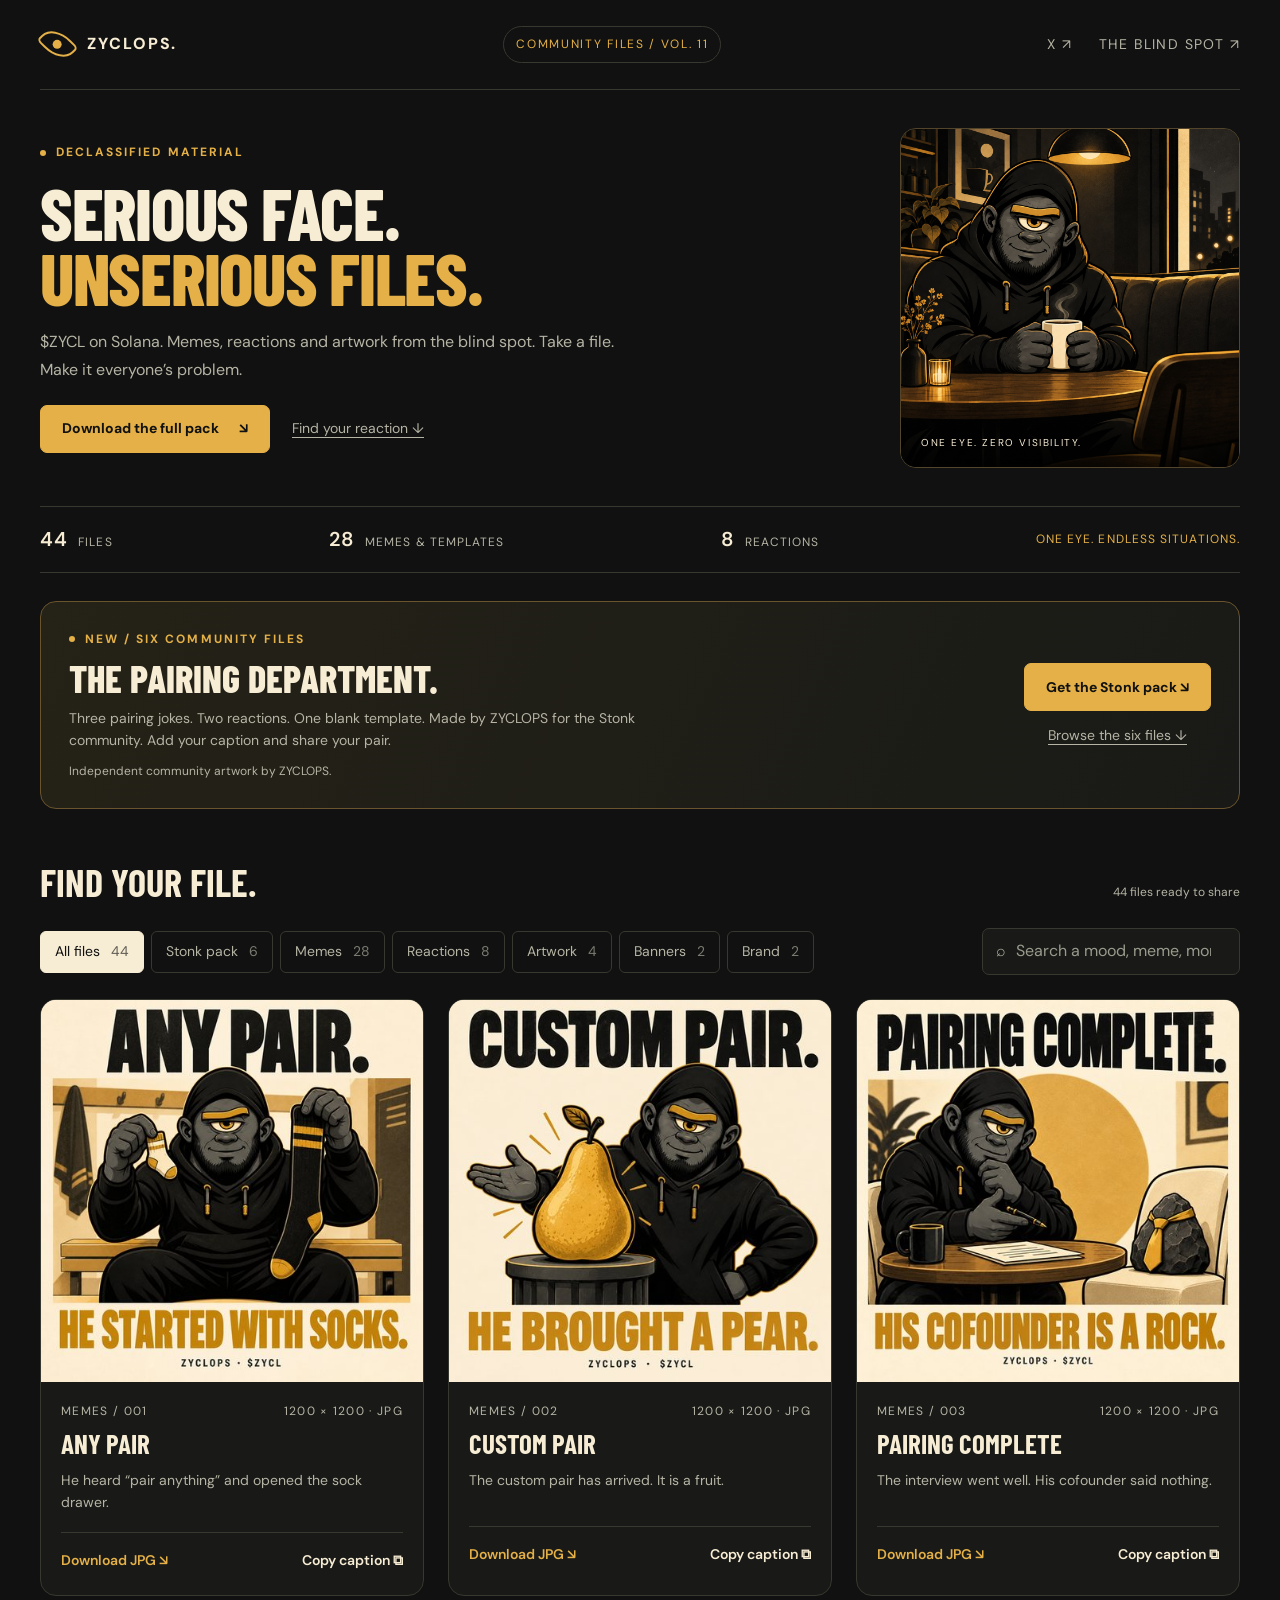
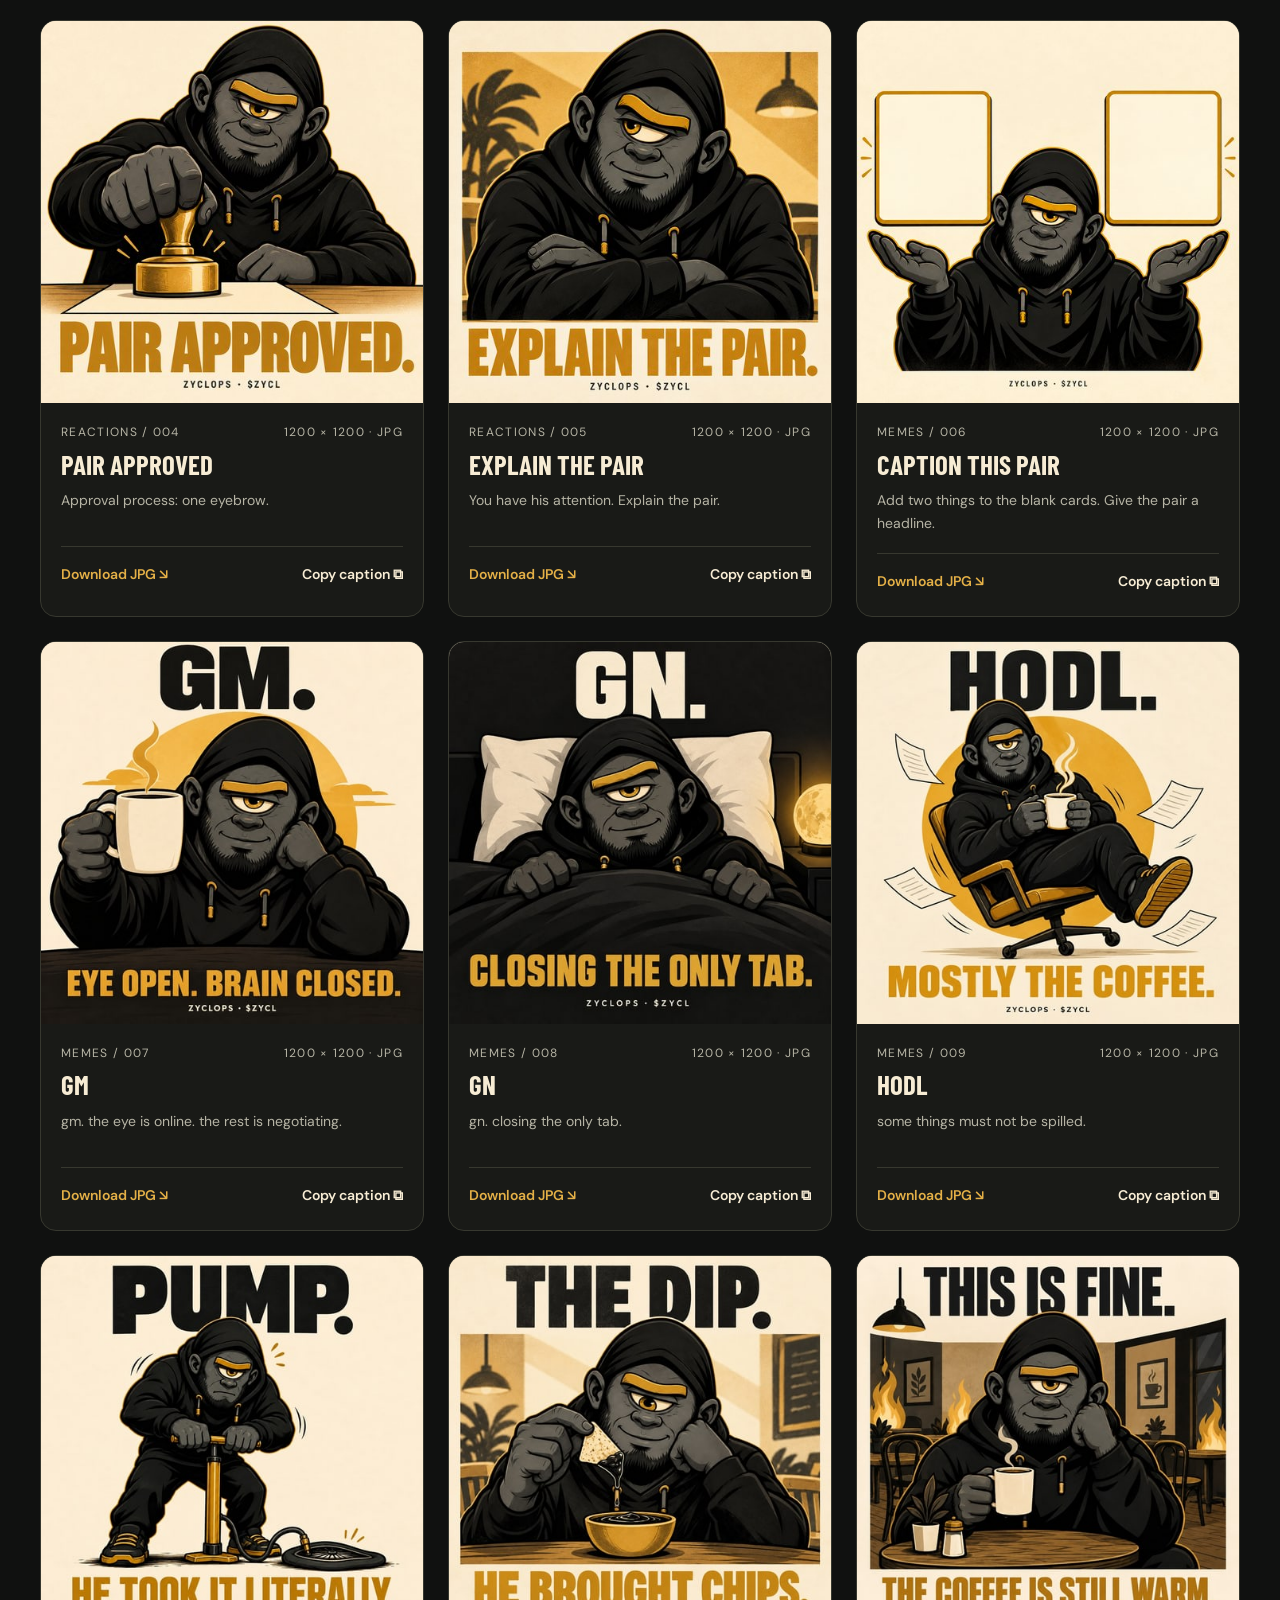
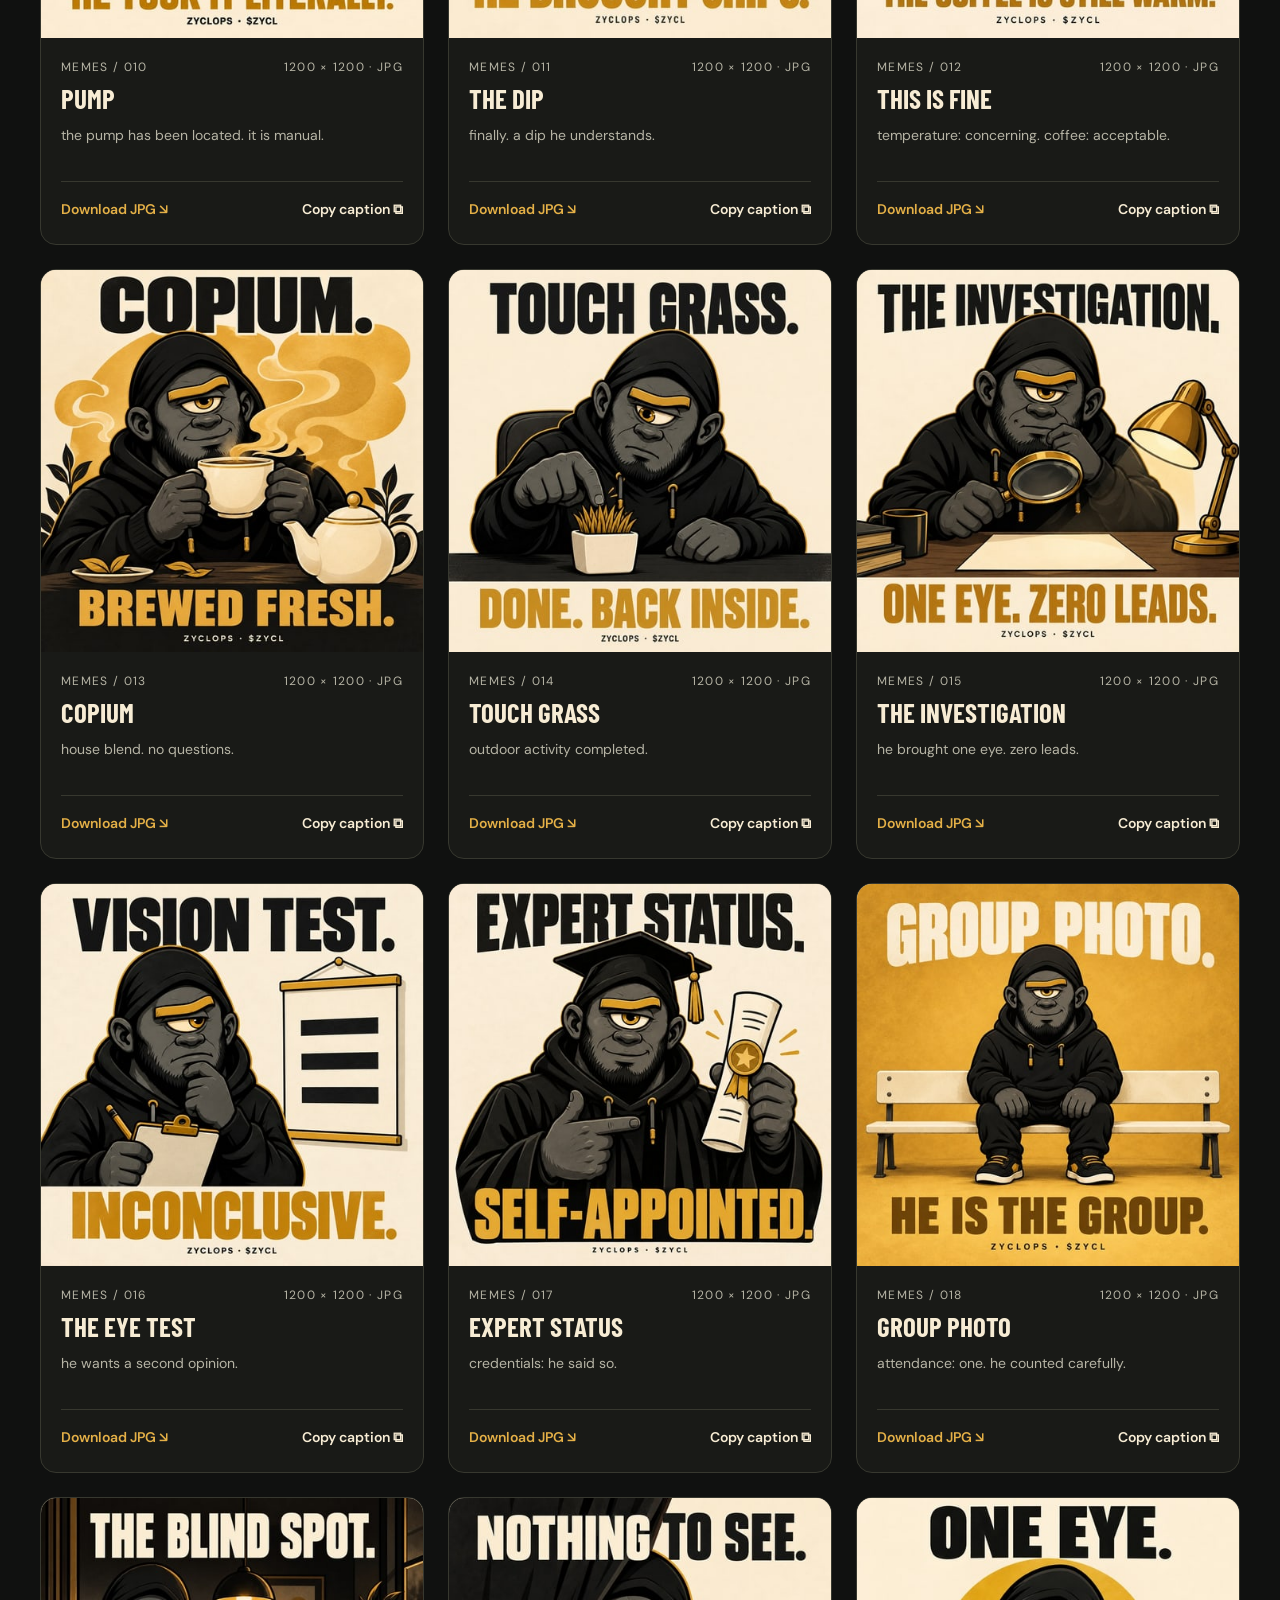
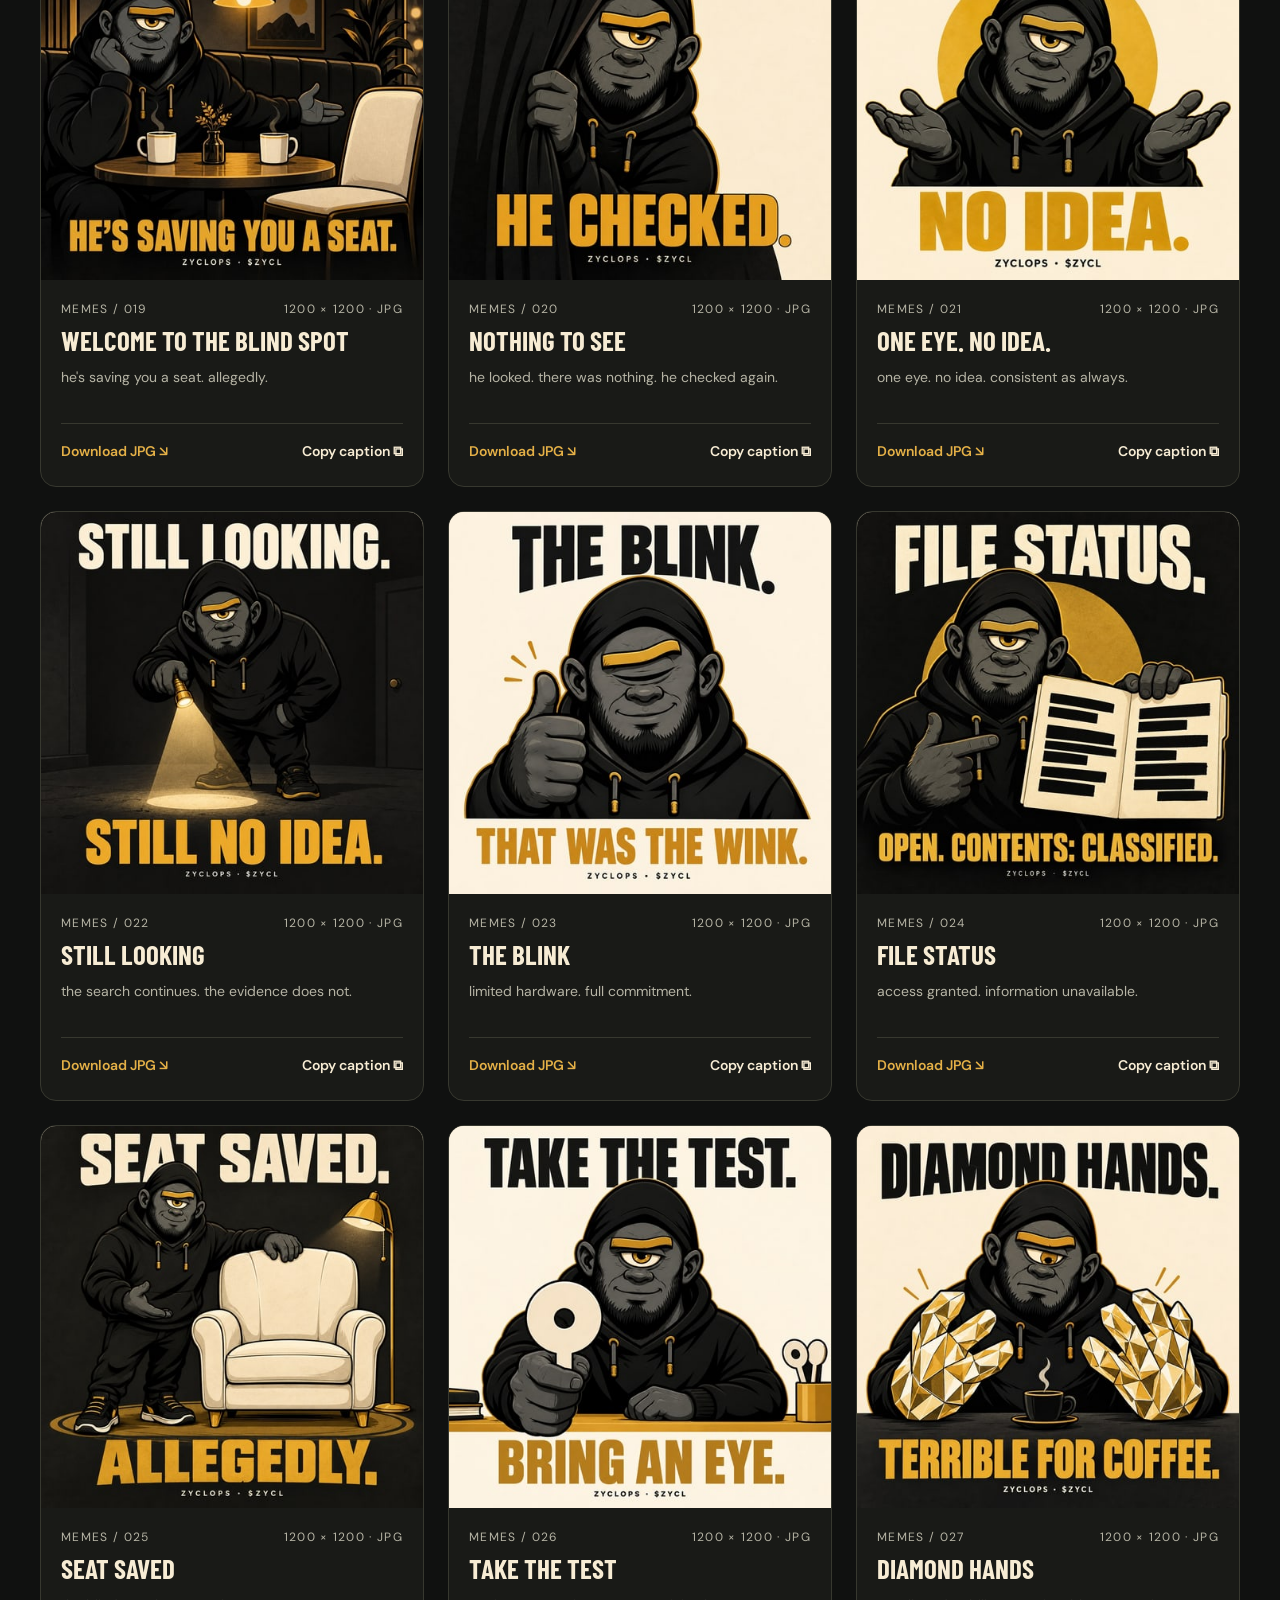
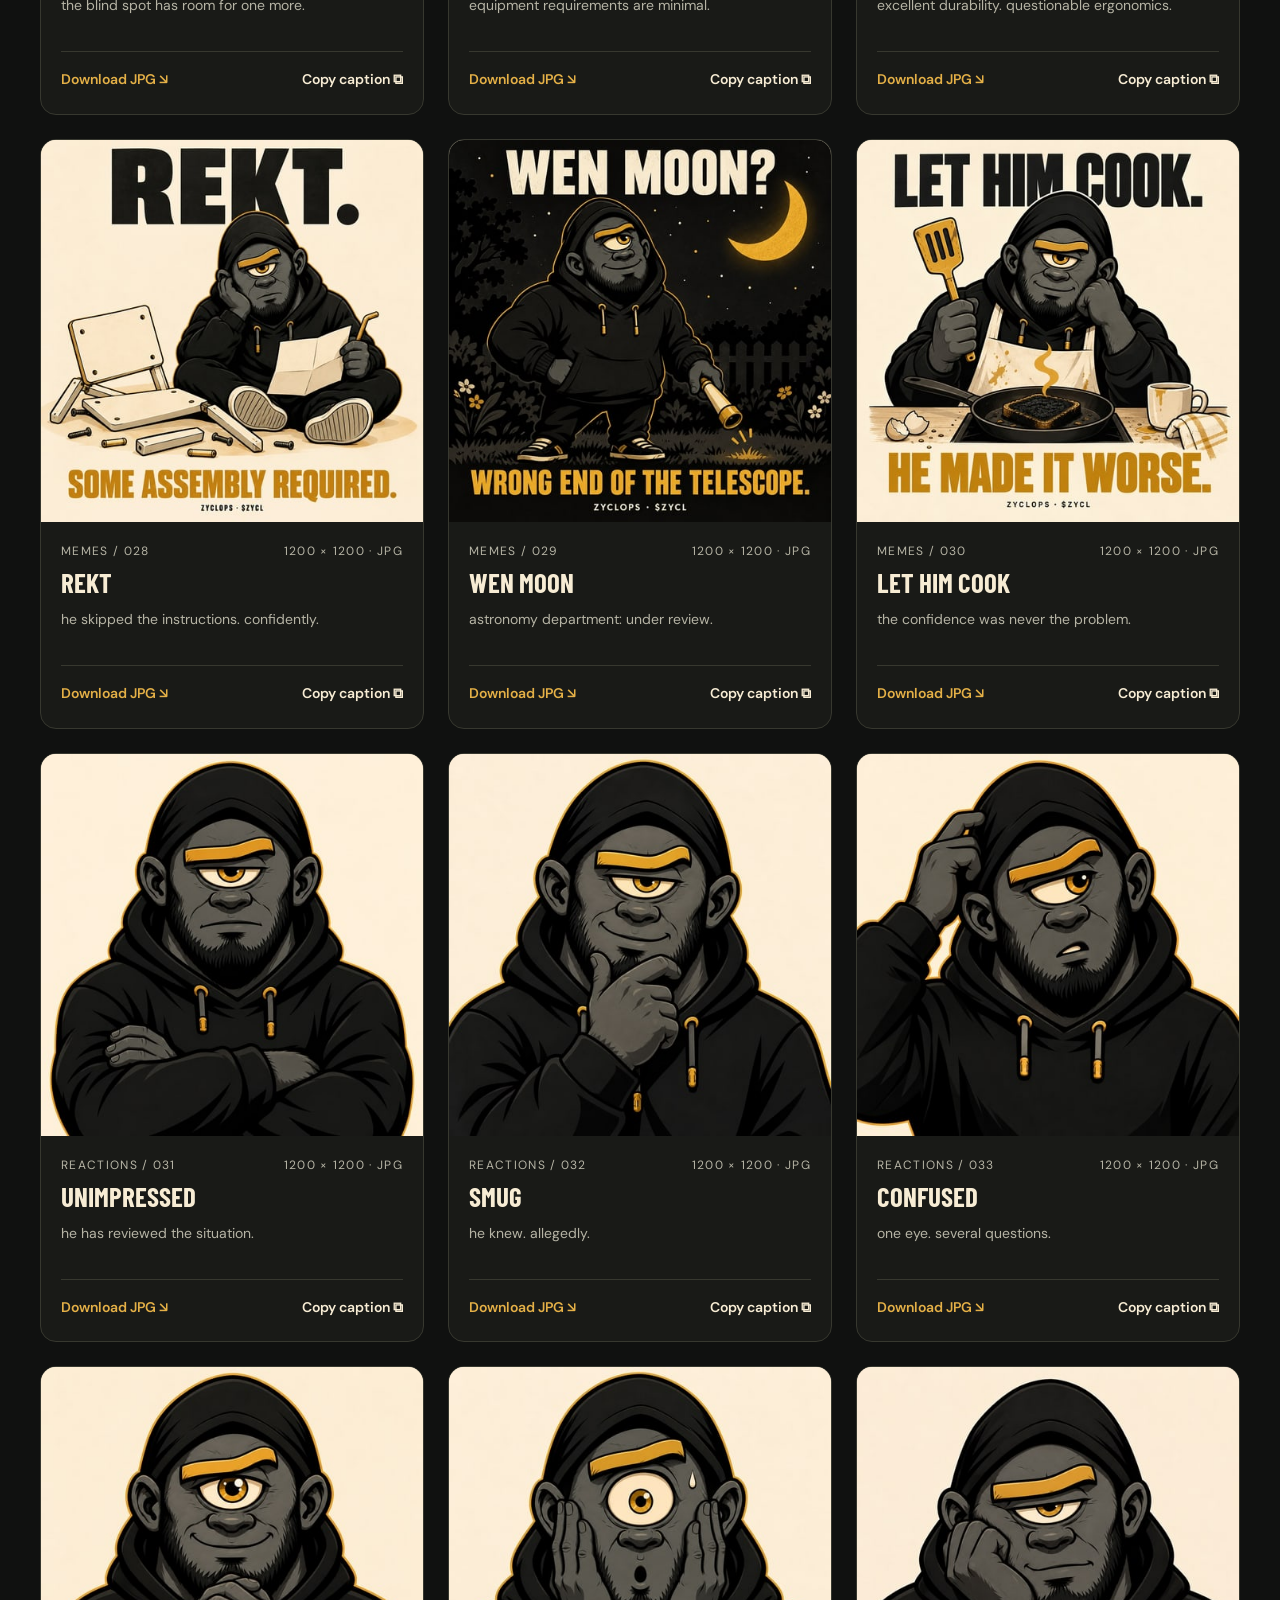
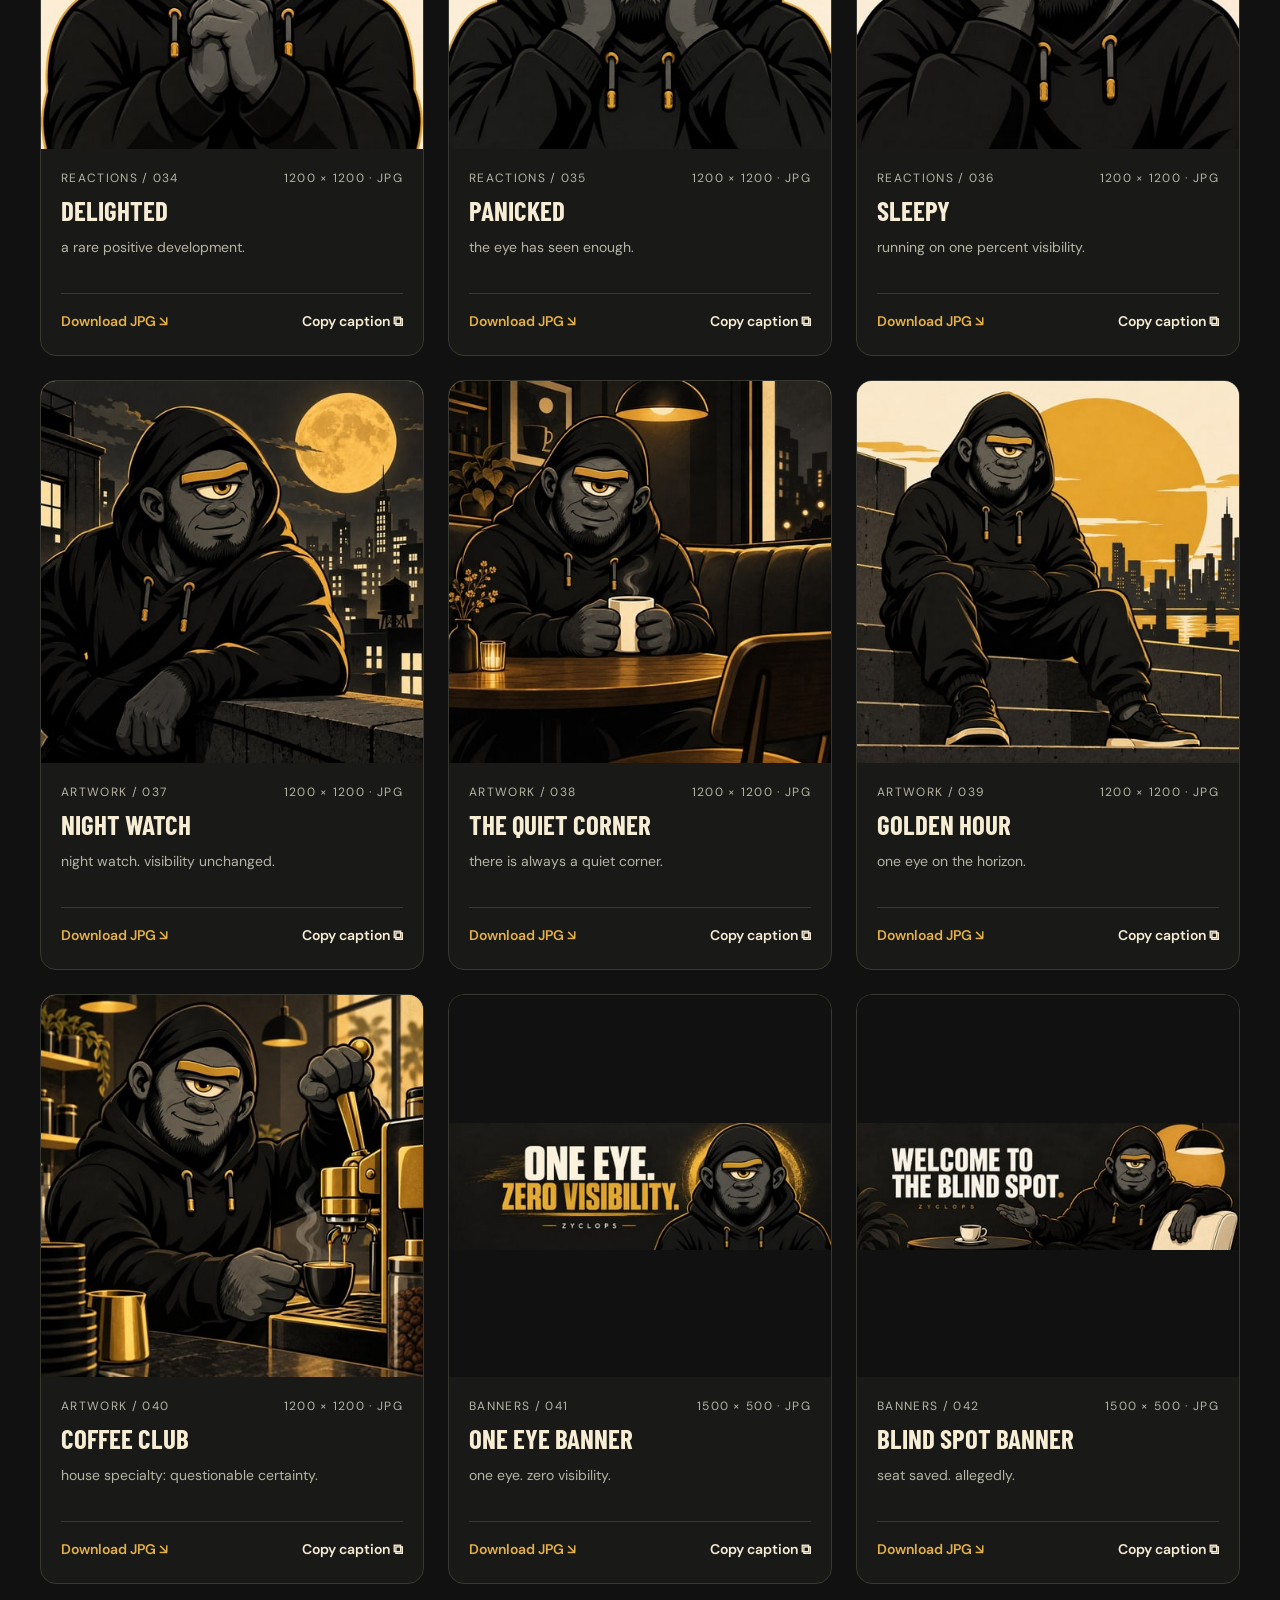
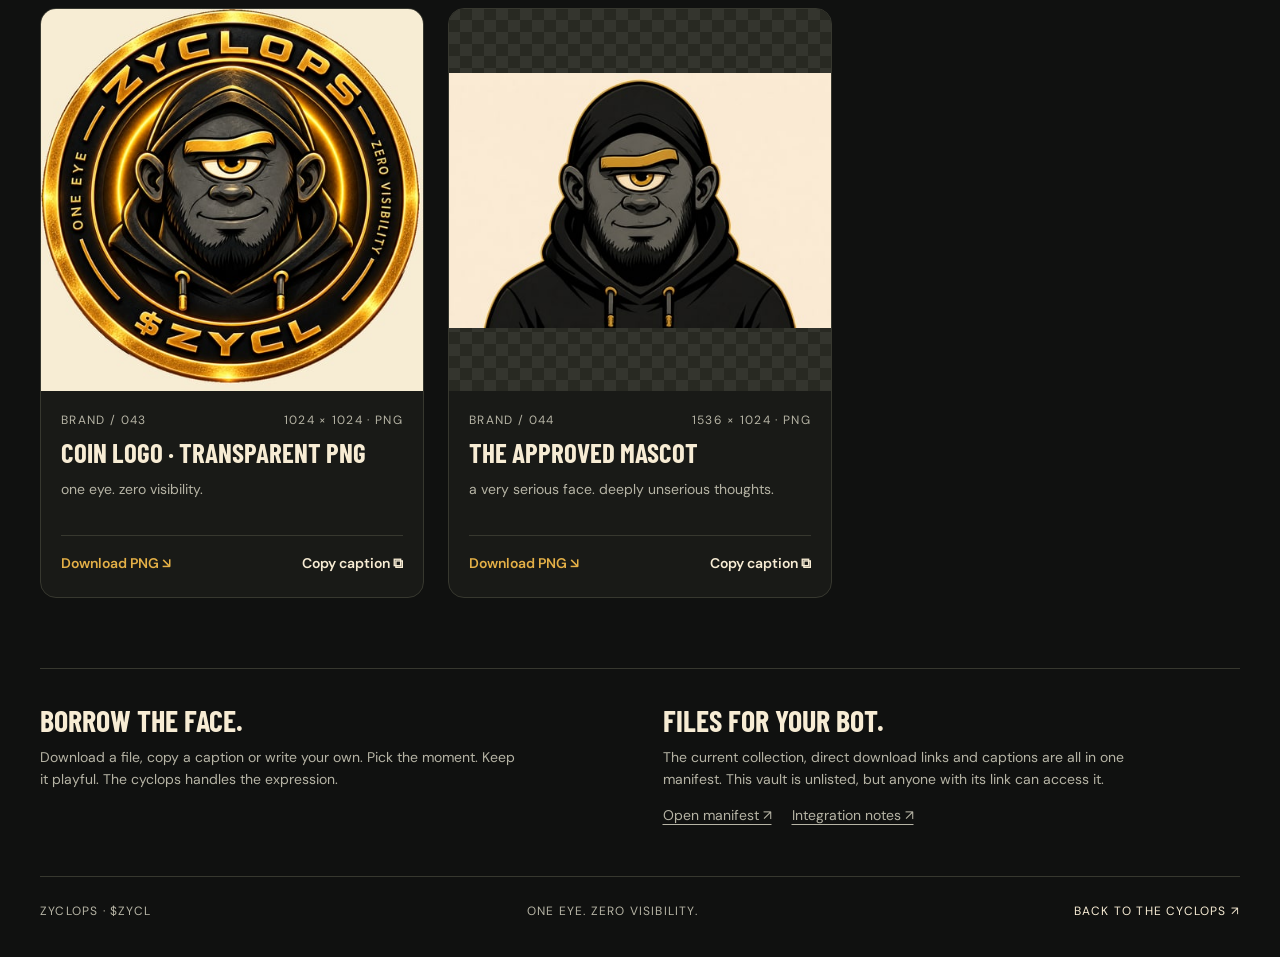
==== commit 71d5a683: "Add the six-piece Stonk community meme pack to the media vault" ====
--- a/media-vault/index.html
+++ b/media-vault/index.html
@@ -8,14 +8,14 @@
   <meta name="theme-color" content="#101110">
   <title>The Media Vault — ZYCLOPS</title>
   <link rel="icon" href="brand/zyclops-coin-v10.png">
-  <link rel="stylesheet" href="vault.css?v=10">
-  <script defer src="vault.js?v=10"></script>
+  <link rel="stylesheet" href="vault.css?v=11">
+  <script defer src="vault.js?v=11"></script>
 </head>
 <body>
   <a class="skip" href="#library">Skip to artwork</a>
   <header class="wrap topbar">
     <a class="wordmark" href="/" aria-label="ZYCLOPS homepage"><span class="eye-mark" aria-hidden="true"></span>ZYCLOPS.</a>
-    <span class="edition">Community files / Vol. 10</span>
+    <span class="edition">Community files / Vol. 11</span>
     <nav class="top-links" aria-label="Community"><a href="https://x.com/zyclopssol" target="_blank" rel="noopener noreferrer">X ↗</a><a href="https://t.me/zyclopscoin" target="_blank" rel="noopener noreferrer">The blind spot ↗</a></nav>
   </header>
   <main class="wrap">
@@ -24,174 +24,203 @@
         <div class="kicker">Declassified material</div>
         <h1 id="vault-title">SERIOUS FACE.<br><span>UNSERIOUS FILES.</span></h1>
         <p>$ZYCL on Solana. Memes, reactions and artwork from the blind spot. Take a file. Make it everyone’s problem.</p>
-        <div class="hero-actions"><a class="button" href="zyclops-media-pack-v10.zip" download>Download the full pack <span aria-hidden="true">↘</span></a><a class="quiet-link" href="#library">Find your reaction ↓</a></div>
+        <div class="hero-actions"><a class="button" href="zyclops-media-pack-v11.zip" download>Download the full pack <span aria-hidden="true">↘</span></a><a class="quiet-link" href="#library">Find your reaction ↓</a></div>
       </div>
       <figure class="hero-art"><img src="images/zyclops-art-blind-spot-v10.jpg" width="1200" height="1200" alt="ZYCLOPS sits in the quiet corner of the blind spot with his coffee." fetchpriority="high"><figcaption><span>One eye. Zero visibility.</span><span>Seat saved. Allegedly.</span></figcaption></figure>
     </section>
-    <div class="inventory-strip"><span><strong>38</strong> files</span><span><strong>24</strong> memes</span><span><strong>6</strong> reactions</span><span class="motto">One eye. Endless situations.</span></div>
+    <div class="inventory-strip"><span><strong>44</strong> files</span><span><strong>28</strong> memes &amp; templates</span><span><strong>8</strong> reactions</span><span class="motto">One eye. Endless situations.</span></div>
+    <section class="pack-feature" aria-labelledby="pack-title">
+      <div><div class="kicker">New / six community files</div><h2 id="pack-title">THE PAIRING DEPARTMENT.</h2><p>Three pairing jokes. Two reactions. One blank template. Made by ZYCLOPS for the Stonk community. Add your caption and share your pair.</p><p class="pack-credit">Independent community artwork by ZYCLOPS.</p></div>
+      <div class="pack-actions"><a class="button" href="zyclops-stonk-community-pack-v1.zip" download>Get the Stonk pack ↘</a><a class="quiet-link" href="?pack=stonk#library">Browse the six files ↓</a></div>
+    </section>
     <section class="library" id="library" aria-labelledby="library-title">
-      <div class="library-heading"><h2 id="library-title">Find your file.</h2><p id="result-count" aria-live="polite">38 files ready to share</p></div>
+      <div class="library-heading"><h2 id="library-title">Find your file.</h2><p id="result-count" aria-live="polite">44 files ready to share</p></div>
       <div class="controls" id="controls" hidden>
-        <div class="filters" role="group" aria-label="Artwork category"><button class="filter" type="button" data-filter="all" aria-pressed="true">All files <span>38</span></button>
-<button class="filter" type="button" data-filter="meme" aria-pressed="false">Memes <span>24</span></button>
-<button class="filter" type="button" data-filter="reaction" aria-pressed="false">Reactions <span>6</span></button>
+        <div class="filters" role="group" aria-label="Artwork category"><button class="filter" type="button" data-filter="all" aria-pressed="true">All files <span>44</span></button>
+<button class="filter" type="button" data-filter="stonk-community-v1" aria-pressed="false">Stonk pack <span>6</span></button>
+<button class="filter" type="button" data-filter="meme" aria-pressed="false">Memes <span>28</span></button>
+<button class="filter" type="button" data-filter="reaction" aria-pressed="false">Reactions <span>8</span></button>
 <button class="filter" type="button" data-filter="artwork" aria-pressed="false">Artwork <span>4</span></button>
 <button class="filter" type="button" data-filter="banner" aria-pressed="false">Banners <span>2</span></button>
 <button class="filter" type="button" data-filter="brand" aria-pressed="false">Brand <span>2</span></button></div>
         <label class="search-label"><span aria-hidden="true">⌕</span><span class="visually-hidden">Search artwork</span><input id="search" type="search" placeholder="Search a mood, meme, moment…" autocomplete="off"></label>
       </div>
       <noscript><p class="noscript">All files and downloads are available below. Enable JavaScript to search, preview and copy captions.</p></noscript>
-      <div class="grid" id="gallery-grid"><article class="card" data-id="zyclops-gm-v10" data-collection="meme" data-search="gm gm. the eye is online. the rest is negotiating. gm coffee morning">
+      <div class="grid" id="gallery-grid"><article class="card" data-id="zyclops-stonk-socks-v11" data-collection="meme" data-pack="stonk-community-v1" data-search="any pair he heard “pair anything” and opened the sock drawer. stonk pair-anything community-pack socks pairing literal">
+  <a class="card-art" href="images/zyclops-stonk-socks-v11.jpg" data-preview="zyclops-stonk-socks-v11" aria-label="Preview Any pair"><img src="thumbs/zyclops-stonk-socks-v11.jpg" width="1200" height="1200" alt="ZYCLOPS sits on a bench holding a tiny cream sock and a very long black-and-gold striped sock. His single gold eye looks pleased. Text: ANY PAIR. HE STARTED WITH SOCKS. Footer: ZYCLOPS · $ZYCL." loading="lazy" decoding="async"><span class="preview-tag" aria-hidden="true">OPEN FILE ↗</span></a>
+  <div class="card-body"><div class="card-meta"><span>Memes / 001</span><span>1200 × 1200 · JPG</span></div><h3>Any pair</h3><p class="card-caption">He heard “pair anything” and opened the sock drawer.</p><div class="card-actions"><a href="images/zyclops-stonk-socks-v11.jpg" download="zyclops-stonk-socks-v11.jpg" aria-label="Download Any pair">Download JPG ↘</a><button type="button" data-copy="zyclops-stonk-socks-v11" aria-label="Copy caption for Any pair" hidden>Copy caption ⧉</button></div></div>
+</article>
+<article class="card" data-id="zyclops-stonk-pear-v11" data-collection="meme" data-pack="stonk-community-v1" data-search="custom pair the custom pair has arrived. it is a fruit. stonk pair-anything community-pack pear pairing literal">
+  <a class="card-art" href="images/zyclops-stonk-pear-v11.jpg" data-preview="zyclops-stonk-pear-v11" aria-label="Preview Custom pair"><img src="thumbs/zyclops-stonk-pear-v11.jpg" width="1200" height="1200" alt="ZYCLOPS proudly presents an oversized gold pear on a charcoal pedestal. He wears a black hoodie and has one gold eye. Text: CUSTOM PAIR. HE BROUGHT A PEAR. Footer: ZYCLOPS · $ZYCL." loading="lazy" decoding="async"><span class="preview-tag" aria-hidden="true">OPEN FILE ↗</span></a>
+  <div class="card-body"><div class="card-meta"><span>Memes / 002</span><span>1200 × 1200 · JPG</span></div><h3>Custom pair</h3><p class="card-caption">The custom pair has arrived. It is a fruit.</p><div class="card-actions"><a href="images/zyclops-stonk-pear-v11.jpg" download="zyclops-stonk-pear-v11.jpg" aria-label="Download Custom pair">Download JPG ↘</a><button type="button" data-copy="zyclops-stonk-pear-v11" aria-label="Copy caption for Custom pair" hidden>Copy caption ⧉</button></div></div>
+</article>
+<article class="card" data-id="zyclops-stonk-cofounder-v11" data-collection="meme" data-pack="stonk-community-v1" data-search="pairing complete the interview went well. his cofounder said nothing. stonk pair-anything community-pack cofounder rock pairing">
+  <a class="card-art" href="images/zyclops-stonk-cofounder-v11.jpg" data-preview="zyclops-stonk-cofounder-v11" aria-label="Preview Pairing complete"><img src="thumbs/zyclops-stonk-cofounder-v11.jpg" width="1200" height="1200" alt="ZYCLOPS interviews a plain dark rock wearing a gold necktie on the opposite chair. His one eye looks thoughtful. Text: PAIRING COMPLETE. HIS COFOUNDER IS A ROCK. Footer: ZYCLOPS · $ZYCL." loading="lazy" decoding="async"><span class="preview-tag" aria-hidden="true">OPEN FILE ↗</span></a>
+  <div class="card-body"><div class="card-meta"><span>Memes / 003</span><span>1200 × 1200 · JPG</span></div><h3>Pairing complete</h3><p class="card-caption">The interview went well. His cofounder said nothing.</p><div class="card-actions"><a href="images/zyclops-stonk-cofounder-v11.jpg" download="zyclops-stonk-cofounder-v11.jpg" aria-label="Download Pairing complete">Download JPG ↘</a><button type="button" data-copy="zyclops-stonk-cofounder-v11" aria-label="Copy caption for Pairing complete" hidden>Copy caption ⧉</button></div></div>
+</article>
+<article class="card" data-id="zyclops-stonk-approved-v11" data-collection="reaction" data-pack="stonk-community-v1" data-search="pair approved approval process: one eyebrow. stonk pair-anything community-pack approval stamp reaction">
+  <a class="card-art" href="images/zyclops-stonk-approved-v11.jpg" data-preview="zyclops-stonk-approved-v11" aria-label="Preview Pair approved"><img src="thumbs/zyclops-stonk-approved-v11.jpg" width="1200" height="1200" alt="A smug one-eyed ZYCLOPS presses a large gold rubber stamp onto a blank cream sheet. Text: PAIR APPROVED. Footer: ZYCLOPS · $ZYCL." loading="lazy" decoding="async"><span class="preview-tag" aria-hidden="true">OPEN FILE ↗</span></a>
+  <div class="card-body"><div class="card-meta"><span>Reactions / 004</span><span>1200 × 1200 · JPG</span></div><h3>Pair approved</h3><p class="card-caption">Approval process: one eyebrow.</p><div class="card-actions"><a href="images/zyclops-stonk-approved-v11.jpg" download="zyclops-stonk-approved-v11.jpg" aria-label="Download Pair approved">Download JPG ↘</a><button type="button" data-copy="zyclops-stonk-approved-v11" aria-label="Copy caption for Pair approved" hidden>Copy caption ⧉</button></div></div>
+</article>
+<article class="card" data-id="zyclops-stonk-explain-v11" data-collection="reaction" data-pack="stonk-community-v1" data-search="explain the pair you have his attention. explain the pair. stonk pair-anything community-pack questions skeptical reaction">
+  <a class="card-art" href="images/zyclops-stonk-explain-v11.jpg" data-preview="zyclops-stonk-explain-v11" aria-label="Preview Explain the pair"><img src="thumbs/zyclops-stonk-explain-v11.jpg" width="1200" height="1200" alt="ZYCLOPS leans forward with folded arms, one skeptical gold eye and a raised gold brow. Text: EXPLAIN THE PAIR. Footer: ZYCLOPS · $ZYCL." loading="lazy" decoding="async"><span class="preview-tag" aria-hidden="true">OPEN FILE ↗</span></a>
+  <div class="card-body"><div class="card-meta"><span>Reactions / 005</span><span>1200 × 1200 · JPG</span></div><h3>Explain the pair</h3><p class="card-caption">You have his attention. Explain the pair.</p><div class="card-actions"><a href="images/zyclops-stonk-explain-v11.jpg" download="zyclops-stonk-explain-v11.jpg" aria-label="Download Explain the pair">Download JPG ↘</a><button type="button" data-copy="zyclops-stonk-explain-v11" aria-label="Copy caption for Explain the pair" hidden>Copy caption ⧉</button></div></div>
+</article>
+<article class="card" data-id="zyclops-stonk-caption-template-v11" data-collection="meme" data-pack="stonk-community-v1" data-search="caption this pair add two things to the blank cards. give the pair a headline. stonk pair-anything community-pack template blank remix">
+  <a class="card-art" href="images/zyclops-stonk-caption-template-v11.jpg" data-preview="zyclops-stonk-caption-template-v11" aria-label="Preview Caption this pair"><img src="thumbs/zyclops-stonk-caption-template-v11.jpg" width="1200" height="1200" alt="A one-eyed ZYCLOPS shrugs beneath two completely blank cream cards outlined in gold. Empty space above is ready for a headline. The only text is the footer: ZYCLOPS · $ZYCL." loading="lazy" decoding="async"><span class="preview-tag" aria-hidden="true">OPEN FILE ↗</span></a>
+  <div class="card-body"><div class="card-meta"><span>Memes / 006</span><span>1200 × 1200 · JPG</span></div><h3>Caption this pair</h3><p class="card-caption">Add two things to the blank cards. Give the pair a headline.</p><div class="card-actions"><a href="images/zyclops-stonk-caption-template-v11.jpg" download="zyclops-stonk-caption-template-v11.jpg" aria-label="Download Caption this pair">Download JPG ↘</a><button type="button" data-copy="zyclops-stonk-caption-template-v11" aria-label="Copy caption for Caption this pair" hidden>Copy caption ⧉</button></div></div>
+</article>
+<article class="card" data-id="zyclops-gm-v10" data-collection="meme" data-pack="" data-search="gm gm. the eye is online. the rest is negotiating. gm coffee morning">
   <a class="card-art" href="images/zyclops-gm-v10.jpg" data-preview="zyclops-gm-v10" aria-label="Preview GM"><img src="thumbs/zyclops-gm-v10.jpg" width="1200" height="1200" alt="ZYCLOPS half asleep at a small dark table, lifting an oversized cream coffee mug in a slow salute. One thin curl of gold steam. Eye half open, mildly smug. Warm ivory background with minimal gold sunrise circle. Text: GM. EYE OPEN. BRAIN CLOSED." loading="lazy" decoding="async"><span class="preview-tag" aria-hidden="true">OPEN FILE ↗</span></a>
-  <div class="card-body"><div class="card-meta"><span>Memes / 001</span><span>1200 × 1200 · JPG</span></div><h3>GM</h3><p class="card-caption">gm. the eye is online. the rest is negotiating.</p><div class="card-actions"><a href="images/zyclops-gm-v10.jpg" download="zyclops-gm-v10.jpg" aria-label="Download GM">Download JPG ↘</a><button type="button" data-copy="zyclops-gm-v10" aria-label="Copy caption for GM" hidden>Copy caption ⧉</button></div></div>
-</article>
-<article class="card" data-id="zyclops-gn-v10" data-collection="meme" data-search="gn gn. closing the only tab. gn sleep night">
+  <div class="card-body"><div class="card-meta"><span>Memes / 007</span><span>1200 × 1200 · JPG</span></div><h3>GM</h3><p class="card-caption">gm. the eye is online. the rest is negotiating.</p><div class="card-actions"><a href="images/zyclops-gm-v10.jpg" download="zyclops-gm-v10.jpg" aria-label="Download GM">Download JPG ↘</a><button type="button" data-copy="zyclops-gm-v10" aria-label="Copy caption for GM" hidden>Copy caption ⧉</button></div></div>
+</article>
+<article class="card" data-id="zyclops-gn-v10" data-collection="meme" data-pack="" data-search="gn gn. closing the only tab. gn sleep night">
   <a class="card-art" href="images/zyclops-gn-v10.jpg" data-preview="zyclops-gn-v10" aria-label="Preview GN"><img src="thumbs/zyclops-gn-v10.jpg" width="1200" height="1200" alt="ZYCLOPS tucked into a charcoal bed, hoodie still on, pulling the blanket up, single eye drowsy. Tiny ochre bedside moon lamp Text: GN. CLOSING THE ONLY TAB." loading="lazy" decoding="async"><span class="preview-tag" aria-hidden="true">OPEN FILE ↗</span></a>
-  <div class="card-body"><div class="card-meta"><span>Memes / 002</span><span>1200 × 1200 · JPG</span></div><h3>GN</h3><p class="card-caption">gn. closing the only tab.</p><div class="card-actions"><a href="images/zyclops-gn-v10.jpg" download="zyclops-gn-v10.jpg" aria-label="Download GN">Download JPG ↘</a><button type="button" data-copy="zyclops-gn-v10" aria-label="Copy caption for GN" hidden>Copy caption ⧉</button></div></div>
-</article>
-<article class="card" data-id="zyclops-hodl-v10" data-collection="meme" data-search="hodl some things must not be spilled. hodl coffee reaction">
+  <div class="card-body"><div class="card-meta"><span>Memes / 008</span><span>1200 × 1200 · JPG</span></div><h3>GN</h3><p class="card-caption">gn. closing the only tab.</p><div class="card-actions"><a href="images/zyclops-gn-v10.jpg" download="zyclops-gn-v10.jpg" aria-label="Download GN">Download JPG ↘</a><button type="button" data-copy="zyclops-gn-v10" aria-label="Copy caption for GN" hidden>Copy caption ⧉</button></div></div>
+</article>
+<article class="card" data-id="zyclops-hodl-v10" data-collection="meme" data-pack="" data-search="hodl some things must not be spilled. hodl coffee reaction">
   <a class="card-art" href="images/zyclops-hodl-v10.jpg" data-preview="zyclops-hodl-v10" aria-label="Preview HODL"><img src="thumbs/zyclops-hodl-v10.jpg" width="1200" height="1200" alt="ZYCLOPS serenely gripping his coffee mug with both hands while seated in a plain chair that is tilting sideways. A few papers drift past. Mug held perfectly level. Dry composure, no charts. Text: HODL. MOSTLY THE COFFEE." loading="lazy" decoding="async"><span class="preview-tag" aria-hidden="true">OPEN FILE ↗</span></a>
-  <div class="card-body"><div class="card-meta"><span>Memes / 003</span><span>1200 × 1200 · JPG</span></div><h3>HODL</h3><p class="card-caption">some things must not be spilled.</p><div class="card-actions"><a href="images/zyclops-hodl-v10.jpg" download="zyclops-hodl-v10.jpg" aria-label="Download HODL">Download JPG ↘</a><button type="button" data-copy="zyclops-hodl-v10" aria-label="Copy caption for HODL" hidden>Copy caption ⧉</button></div></div>
-</article>
-<article class="card" data-id="zyclops-pump-v10" data-collection="meme" data-search="pump the pump has been located. it is manual. pump literal crypto">
+  <div class="card-body"><div class="card-meta"><span>Memes / 009</span><span>1200 × 1200 · JPG</span></div><h3>HODL</h3><p class="card-caption">some things must not be spilled.</p><div class="card-actions"><a href="images/zyclops-hodl-v10.jpg" download="zyclops-hodl-v10.jpg" aria-label="Download HODL">Download JPG ↘</a><button type="button" data-copy="zyclops-hodl-v10" aria-label="Copy caption for HODL" hidden>Copy caption ⧉</button></div></div>
+</article>
+<article class="card" data-id="zyclops-pump-v10" data-collection="meme" data-pack="" data-search="pump the pump has been located. it is manual. pump literal crypto">
   <a class="card-art" href="images/zyclops-pump-v10.jpg" data-preview="zyclops-pump-v10" aria-label="Preview Pump"><img src="thumbs/zyclops-pump-v10.jpg" width="1200" height="1200" alt="ZYCLOPS seriously operating an old hand-operated gold bicycle floor pump. The hose is attached to a tiny completely flat black bicycle tyre. Leaning into the handle, eye focused, deadpan physical effort. Text: PUMP. HE TOOK IT LITERALLY." loading="lazy" decoding="async"><span class="preview-tag" aria-hidden="true">OPEN FILE ↗</span></a>
-  <div class="card-body"><div class="card-meta"><span>Memes / 004</span><span>1200 × 1200 · JPG</span></div><h3>Pump</h3><p class="card-caption">the pump has been located. it is manual.</p><div class="card-actions"><a href="images/zyclops-pump-v10.jpg" download="zyclops-pump-v10.jpg" aria-label="Download Pump">Download JPG ↘</a><button type="button" data-copy="zyclops-pump-v10" aria-label="Copy caption for Pump" hidden>Copy caption ⧉</button></div></div>
-</article>
-<article class="card" data-id="zyclops-the-dip-v10" data-collection="meme" data-search="the dip finally. a dip he understands. dip literal food">
+  <div class="card-body"><div class="card-meta"><span>Memes / 010</span><span>1200 × 1200 · JPG</span></div><h3>Pump</h3><p class="card-caption">the pump has been located. it is manual.</p><div class="card-actions"><a href="images/zyclops-pump-v10.jpg" download="zyclops-pump-v10.jpg" aria-label="Download Pump">Download JPG ↘</a><button type="button" data-copy="zyclops-pump-v10" aria-label="Copy caption for Pump" hidden>Copy caption ⧉</button></div></div>
+</article>
+<article class="card" data-id="zyclops-the-dip-v10" data-collection="meme" data-pack="" data-search="the dip finally. a dip he understands. dip literal food">
   <a class="card-art" href="images/zyclops-the-dip-v10.jpg" data-preview="zyclops-the-dip-v10" aria-label="Preview The dip"><img src="thumbs/zyclops-the-dip-v10.jpg" width="1200" height="1200" alt="ZYCLOPS holds a single triangular cream tortilla chip above a small gold bowl of dark dip. He studies it with absurd concentration, one eyebrow slightly lifted. Close medium composition at a cafe table. Text: THE DIP. HE BROUGHT CHIPS." loading="lazy" decoding="async"><span class="preview-tag" aria-hidden="true">OPEN FILE ↗</span></a>
-  <div class="card-body"><div class="card-meta"><span>Memes / 005</span><span>1200 × 1200 · JPG</span></div><h3>The dip</h3><p class="card-caption">finally. a dip he understands.</p><div class="card-actions"><a href="images/zyclops-the-dip-v10.jpg" download="zyclops-the-dip-v10.jpg" aria-label="Download The dip">Download JPG ↘</a><button type="button" data-copy="zyclops-the-dip-v10" aria-label="Copy caption for The dip" hidden>Copy caption ⧉</button></div></div>
-</article>
-<article class="card" data-id="zyclops-this-is-fine-v10" data-collection="meme" data-search="this is fine temperature: concerning. coffee: acceptable. fine reaction coffee">
+  <div class="card-body"><div class="card-meta"><span>Memes / 011</span><span>1200 × 1200 · JPG</span></div><h3>The dip</h3><p class="card-caption">finally. a dip he understands.</p><div class="card-actions"><a href="images/zyclops-the-dip-v10.jpg" download="zyclops-the-dip-v10.jpg" aria-label="Download The dip">Download JPG ↘</a><button type="button" data-copy="zyclops-the-dip-v10" aria-label="Copy caption for The dip" hidden>Copy caption ⧉</button></div></div>
+</article>
+<article class="card" data-id="zyclops-this-is-fine-v10" data-collection="meme" data-pack="" data-search="this is fine temperature: concerning. coffee: acceptable. fine reaction coffee">
   <a class="card-art" href="images/zyclops-this-is-fine-v10.jpg" data-preview="zyclops-this-is-fine-v10" aria-label="Preview This is fine"><img src="thumbs/zyclops-this-is-fine-v10.jpg" width="1200" height="1200" alt="ZYCLOPS sits perfectly composed at a little cafe table holding a cream mug. Three small stylized ochre flames are burning at the far edges of the room. He wears a faint knowing smile, eye half-lidded. Original composition, clean minimal background. Text: THIS IS FINE. THE COFFEE IS STILL WARM." loading="lazy" decoding="async"><span class="preview-tag" aria-hidden="true">OPEN FILE ↗</span></a>
-  <div class="card-body"><div class="card-meta"><span>Memes / 006</span><span>1200 × 1200 · JPG</span></div><h3>This is fine</h3><p class="card-caption">temperature: concerning. coffee: acceptable.</p><div class="card-actions"><a href="images/zyclops-this-is-fine-v10.jpg" download="zyclops-this-is-fine-v10.jpg" aria-label="Download This is fine">Download JPG ↘</a><button type="button" data-copy="zyclops-this-is-fine-v10" aria-label="Copy caption for This is fine" hidden>Copy caption ⧉</button></div></div>
-</article>
-<article class="card" data-id="zyclops-copium-v10" data-collection="meme" data-search="copium house blend. no questions. copium reaction tea">
+  <div class="card-body"><div class="card-meta"><span>Memes / 012</span><span>1200 × 1200 · JPG</span></div><h3>This is fine</h3><p class="card-caption">temperature: concerning. coffee: acceptable.</p><div class="card-actions"><a href="images/zyclops-this-is-fine-v10.jpg" download="zyclops-this-is-fine-v10.jpg" aria-label="Download This is fine">Download JPG ↘</a><button type="button" data-copy="zyclops-this-is-fine-v10" aria-label="Copy caption for This is fine" hidden>Copy caption ⧉</button></div></div>
+</article>
+<article class="card" data-id="zyclops-copium-v10" data-collection="meme" data-pack="" data-search="copium house blend. no questions. copium reaction tea">
   <a class="card-art" href="images/zyclops-copium-v10.jpg" data-preview="zyclops-copium-v10" aria-label="Preview Copium"><img src="thumbs/zyclops-copium-v10.jpg" width="1200" height="1200" alt="ZYCLOPS sits with a giant cream teacup and teapot. A very large cloud of gold steam curls above the cup. He inhales the comforting aroma with a tiny self-satisfied smile Text: COPIUM. BREWED FRESH." loading="lazy" decoding="async"><span class="preview-tag" aria-hidden="true">OPEN FILE ↗</span></a>
-  <div class="card-body"><div class="card-meta"><span>Memes / 007</span><span>1200 × 1200 · JPG</span></div><h3>Copium</h3><p class="card-caption">house blend. no questions.</p><div class="card-actions"><a href="images/zyclops-copium-v10.jpg" download="zyclops-copium-v10.jpg" aria-label="Download Copium">Download JPG ↘</a><button type="button" data-copy="zyclops-copium-v10" aria-label="Copy caption for Copium" hidden>Copy caption ⧉</button></div></div>
-</article>
-<article class="card" data-id="zyclops-touch-grass-v10" data-collection="meme" data-search="touch grass outdoor activity completed. grass offline reaction">
+  <div class="card-body"><div class="card-meta"><span>Memes / 013</span><span>1200 × 1200 · JPG</span></div><h3>Copium</h3><p class="card-caption">house blend. no questions.</p><div class="card-actions"><a href="images/zyclops-copium-v10.jpg" download="zyclops-copium-v10.jpg" aria-label="Download Copium">Download JPG ↘</a><button type="button" data-copy="zyclops-copium-v10" aria-label="Copy caption for Copium" hidden>Copy caption ⧉</button></div></div>
+</article>
+<article class="card" data-id="zyclops-touch-grass-v10" data-collection="meme" data-pack="" data-search="touch grass outdoor activity completed. grass offline reaction">
   <a class="card-art" href="images/zyclops-touch-grass-v10.jpg" data-preview="zyclops-touch-grass-v10" aria-label="Preview Touch grass"><img src="thumbs/zyclops-touch-grass-v10.jpg" width="1200" height="1200" alt="ZYCLOPS leans from a chair and gingerly touches a tiny square of grass in a cream plant pot with one fingertip. Black desk, no other props. The grass is stylized ochre gold within the restricted palette. Looks suspiciously at it. Text: TOUCH GRASS. DONE. BACK INSIDE." loading="lazy" decoding="async"><span class="preview-tag" aria-hidden="true">OPEN FILE ↗</span></a>
-  <div class="card-body"><div class="card-meta"><span>Memes / 008</span><span>1200 × 1200 · JPG</span></div><h3>Touch grass</h3><p class="card-caption">outdoor activity completed.</p><div class="card-actions"><a href="images/zyclops-touch-grass-v10.jpg" download="zyclops-touch-grass-v10.jpg" aria-label="Download Touch grass">Download JPG ↘</a><button type="button" data-copy="zyclops-touch-grass-v10" aria-label="Copy caption for Touch grass" hidden>Copy caption ⧉</button></div></div>
-</article>
-<article class="card" data-id="zyclops-investigation-v10" data-collection="meme" data-search="the investigation he brought one eye. zero leads. investigation blindspot deadpan">
+  <div class="card-body"><div class="card-meta"><span>Memes / 014</span><span>1200 × 1200 · JPG</span></div><h3>Touch grass</h3><p class="card-caption">outdoor activity completed.</p><div class="card-actions"><a href="images/zyclops-touch-grass-v10.jpg" download="zyclops-touch-grass-v10.jpg" aria-label="Download Touch grass">Download JPG ↘</a><button type="button" data-copy="zyclops-touch-grass-v10" aria-label="Copy caption for Touch grass" hidden>Copy caption ⧉</button></div></div>
+</article>
+<article class="card" data-id="zyclops-investigation-v10" data-collection="meme" data-pack="" data-search="the investigation he brought one eye. zero leads. investigation blindspot deadpan">
   <a class="card-art" href="images/zyclops-investigation-v10.jpg" data-preview="zyclops-investigation-v10" aria-label="Preview The investigation"><img src="thumbs/zyclops-investigation-v10.jpg" width="1200" height="1200" alt="ZYCLOPS at a desk looks through a magnifying glass held over a completely blank cream sheet of paper. His single eye is fully visible above the magnifier, eyebrow sceptical. One simple gold desk lamp Text: THE INVESTIGATION. ONE EYE. ZERO LEADS." loading="lazy" decoding="async"><span class="preview-tag" aria-hidden="true">OPEN FILE ↗</span></a>
-  <div class="card-body"><div class="card-meta"><span>Memes / 009</span><span>1200 × 1200 · JPG</span></div><h3>The investigation</h3><p class="card-caption">he brought one eye. zero leads.</p><div class="card-actions"><a href="images/zyclops-investigation-v10.jpg" download="zyclops-investigation-v10.jpg" aria-label="Download The investigation">Download JPG ↘</a><button type="button" data-copy="zyclops-investigation-v10" aria-label="Copy caption for The investigation" hidden>Copy caption ⧉</button></div></div>
-</article>
-<article class="card" data-id="zyclops-vision-v10" data-collection="meme" data-search="the eye test he wants a second opinion. vision blindspot eye">
+  <div class="card-body"><div class="card-meta"><span>Memes / 015</span><span>1200 × 1200 · JPG</span></div><h3>The investigation</h3><p class="card-caption">he brought one eye. zero leads.</p><div class="card-actions"><a href="images/zyclops-investigation-v10.jpg" download="zyclops-investigation-v10.jpg" aria-label="Download The investigation">Download JPG ↘</a><button type="button" data-copy="zyclops-investigation-v10" aria-label="Copy caption for The investigation" hidden>Copy caption ⧉</button></div></div>
+</article>
+<article class="card" data-id="zyclops-vision-v10" data-collection="meme" data-pack="" data-search="the eye test he wants a second opinion. vision blindspot eye">
   <a class="card-art" href="images/zyclops-vision-v10.jpg" data-preview="zyclops-vision-v10" aria-label="Preview The eye test"><img src="thumbs/zyclops-vision-v10.jpg" width="1200" height="1200" alt="ZYCLOPS holds a cream clipboard and gold pencil while looking at a totally blank cream eye-test board hanging beside him. Sole eye narrowed as if concentrating. There are NO letters on the board, only three horizontal black redaction bars. Text: VISION TEST. INCONCLUSIVE." loading="lazy" decoding="async"><span class="preview-tag" aria-hidden="true">OPEN FILE ↗</span></a>
-  <div class="card-body"><div class="card-meta"><span>Memes / 010</span><span>1200 × 1200 · JPG</span></div><h3>The eye test</h3><p class="card-caption">he wants a second opinion.</p><div class="card-actions"><a href="images/zyclops-vision-v10.jpg" download="zyclops-vision-v10.jpg" aria-label="Download The eye test">Download JPG ↘</a><button type="button" data-copy="zyclops-vision-v10" aria-label="Copy caption for The eye test" hidden>Copy caption ⧉</button></div></div>
-</article>
-<article class="card" data-id="zyclops-diploma-v10" data-collection="meme" data-search="expert status credentials: he said so. expert confidence graduation reaction meme">
+  <div class="card-body"><div class="card-meta"><span>Memes / 016</span><span>1200 × 1200 · JPG</span></div><h3>The eye test</h3><p class="card-caption">he wants a second opinion.</p><div class="card-actions"><a href="images/zyclops-vision-v10.jpg" download="zyclops-vision-v10.jpg" aria-label="Download The eye test">Download JPG ↘</a><button type="button" data-copy="zyclops-vision-v10" aria-label="Copy caption for The eye test" hidden>Copy caption ⧉</button></div></div>
+</article>
+<article class="card" data-id="zyclops-diploma-v10" data-collection="meme" data-pack="" data-search="expert status credentials: he said so. expert confidence graduation reaction meme">
   <a class="card-art" href="images/zyclops-diploma-v10.jpg" data-preview="zyclops-diploma-v10" aria-label="Preview Expert status"><img src="thumbs/zyclops-diploma-v10.jpg" width="1200" height="1200" alt="ZYCLOPS wears a simple charcoal graduation gown over his black hoodie and a small black mortarboard with a gold tassel. Proud subtle smirk. He holds a clean ivory diploma with a large gold star seal and a few simple decorative charcoal lines Text: EXPERT STATUS. SELF-APPOINTED." loading="lazy" decoding="async"><span class="preview-tag" aria-hidden="true">OPEN FILE ↗</span></a>
-  <div class="card-body"><div class="card-meta"><span>Memes / 011</span><span>1200 × 1200 · JPG</span></div><h3>Expert status</h3><p class="card-caption">credentials: he said so.</p><div class="card-actions"><a href="images/zyclops-diploma-v10.jpg" download="zyclops-diploma-v10.jpg" aria-label="Download Expert status">Download JPG ↘</a><button type="button" data-copy="zyclops-diploma-v10" aria-label="Copy caption for Expert status" hidden>Copy caption ⧉</button></div></div>
-</article>
-<article class="card" data-id="zyclops-crowd-v10" data-collection="meme" data-search="group photo attendance: one. he counted carefully. community group deadpan">
+  <div class="card-body"><div class="card-meta"><span>Memes / 017</span><span>1200 × 1200 · JPG</span></div><h3>Expert status</h3><p class="card-caption">credentials: he said so.</p><div class="card-actions"><a href="images/zyclops-diploma-v10.jpg" download="zyclops-diploma-v10.jpg" aria-label="Download Expert status">Download JPG ↘</a><button type="button" data-copy="zyclops-diploma-v10" aria-label="Copy caption for Expert status" hidden>Copy caption ⧉</button></div></div>
+</article>
+<article class="card" data-id="zyclops-crowd-v10" data-collection="meme" data-pack="" data-search="group photo attendance: one. he counted carefully. community group deadpan">
   <a class="card-art" href="images/zyclops-crowd-v10.jpg" data-preview="zyclops-crowd-v10" aria-label="Preview Group photo"><img src="thumbs/zyclops-crowd-v10.jpg" width="1200" height="1200" alt="A single ZYCLOPS sits alone centred on a long cream school photograph bench with obvious empty space on both sides. His hands rest neatly on his knees and he wears an awkward proud smile. One character only, warm gold photographic backdrop. Text: GROUP PHOTO. HE IS THE GROUP." loading="lazy" decoding="async"><span class="preview-tag" aria-hidden="true">OPEN FILE ↗</span></a>
-  <div class="card-body"><div class="card-meta"><span>Memes / 012</span><span>1200 × 1200 · JPG</span></div><h3>Group photo</h3><p class="card-caption">attendance: one. he counted carefully.</p><div class="card-actions"><a href="images/zyclops-crowd-v10.jpg" download="zyclops-crowd-v10.jpg" aria-label="Download Group photo">Download JPG ↘</a><button type="button" data-copy="zyclops-crowd-v10" aria-label="Copy caption for Group photo" hidden>Copy caption ⧉</button></div></div>
-</article>
-<article class="card" data-id="zyclops-welcome-v10" data-collection="meme" data-search="welcome to the blind spot he&#x27;s saving you a seat. allegedly. welcome community blindspot">
+  <div class="card-body"><div class="card-meta"><span>Memes / 018</span><span>1200 × 1200 · JPG</span></div><h3>Group photo</h3><p class="card-caption">attendance: one. he counted carefully.</p><div class="card-actions"><a href="images/zyclops-crowd-v10.jpg" download="zyclops-crowd-v10.jpg" aria-label="Download Group photo">Download JPG ↘</a><button type="button" data-copy="zyclops-crowd-v10" aria-label="Copy caption for Group photo" hidden>Copy caption ⧉</button></div></div>
+</article>
+<article class="card" data-id="zyclops-welcome-v10" data-collection="meme" data-pack="" data-search="welcome to the blind spot he&#x27;s saving you a seat. allegedly. welcome community blindspot">
   <a class="card-art" href="images/zyclops-welcome-v10.jpg" data-preview="zyclops-welcome-v10" aria-label="Preview Welcome to the blind spot"><img src="thumbs/zyclops-welcome-v10.jpg" width="1200" height="1200" alt="ZYCLOPS sits on one side of an intimate charcoal cafe booth and gestures welcomingly to an empty cream chair across a small round table. Two cream mugs, soft gold pendant light, knowing half-smile. Friendly mysterious mood, simple composition. Text: THE BLIND SPOT. HE&#x27;S SAVING YOU A SEAT." loading="lazy" decoding="async"><span class="preview-tag" aria-hidden="true">OPEN FILE ↗</span></a>
-  <div class="card-body"><div class="card-meta"><span>Memes / 013</span><span>1200 × 1200 · JPG</span></div><h3>Welcome to the blind spot</h3><p class="card-caption">he&#x27;s saving you a seat. allegedly.</p><div class="card-actions"><a href="images/zyclops-welcome-v10.jpg" download="zyclops-welcome-v10.jpg" aria-label="Download Welcome to the blind spot">Download JPG ↘</a><button type="button" data-copy="zyclops-welcome-v10" aria-label="Copy caption for Welcome to the blind spot" hidden>Copy caption ⧉</button></div></div>
-</article>
-<article class="card" data-id="zyclops-peek-v10" data-collection="meme" data-search="nothing to see he looked. there was nothing. he checked again. lurking blindspot peek">
+  <div class="card-body"><div class="card-meta"><span>Memes / 019</span><span>1200 × 1200 · JPG</span></div><h3>Welcome to the blind spot</h3><p class="card-caption">he&#x27;s saving you a seat. allegedly.</p><div class="card-actions"><a href="images/zyclops-welcome-v10.jpg" download="zyclops-welcome-v10.jpg" aria-label="Download Welcome to the blind spot">Download JPG ↘</a><button type="button" data-copy="zyclops-welcome-v10" aria-label="Copy caption for Welcome to the blind spot" hidden>Copy caption ⧉</button></div></div>
+</article>
+<article class="card" data-id="zyclops-peek-v10" data-collection="meme" data-pack="" data-search="nothing to see he looked. there was nothing. he checked again. lurking blindspot peek">
   <a class="card-art" href="images/zyclops-peek-v10.jpg" data-preview="zyclops-peek-v10" aria-label="Preview Nothing to see"><img src="thumbs/zyclops-peek-v10.jpg" width="1200" height="1200" alt="ZYCLOPS peeks around a broad dark curtain, one hand pulling it aside, the same single eye and familiar face clearly visible. Beyond the curtain is a completely empty ivory space. His gold eyebrow is raised with quiet suspicion. Text: NOTHING TO SEE. HE CHECKED." loading="lazy" decoding="async"><span class="preview-tag" aria-hidden="true">OPEN FILE ↗</span></a>
-  <div class="card-body"><div class="card-meta"><span>Memes / 014</span><span>1200 × 1200 · JPG</span></div><h3>Nothing to see</h3><p class="card-caption">he looked. there was nothing. he checked again.</p><div class="card-actions"><a href="images/zyclops-peek-v10.jpg" download="zyclops-peek-v10.jpg" aria-label="Download Nothing to see">Download JPG ↘</a><button type="button" data-copy="zyclops-peek-v10" aria-label="Copy caption for Nothing to see" hidden>Copy caption ⧉</button></div></div>
-</article>
-<article class="card" data-id="zyclops-no-idea-v10" data-collection="meme" data-search="one eye. no idea. one eye. no idea. consistent as always. shrug confused reaction">
+  <div class="card-body"><div class="card-meta"><span>Memes / 020</span><span>1200 × 1200 · JPG</span></div><h3>Nothing to see</h3><p class="card-caption">he looked. there was nothing. he checked again.</p><div class="card-actions"><a href="images/zyclops-peek-v10.jpg" download="zyclops-peek-v10.jpg" aria-label="Download Nothing to see">Download JPG ↘</a><button type="button" data-copy="zyclops-peek-v10" aria-label="Copy caption for Nothing to see" hidden>Copy caption ⧉</button></div></div>
+</article>
+<article class="card" data-id="zyclops-no-idea-v10" data-collection="meme" data-pack="" data-search="one eye. no idea. one eye. no idea. consistent as always. shrug confused reaction">
   <a class="card-art" href="images/zyclops-no-idea-v10.jpg" data-preview="zyclops-no-idea-v10" aria-label="Preview One eye. No idea."><img src="thumbs/zyclops-no-idea-v10.jpg" width="1200" height="1200" alt="ZYCLOPS front facing with both palms raised in a restrained shrug, head tilted slightly, one broad gold eyebrow lifted. Friendly bemused smirk Text: ONE EYE. NO IDEA." loading="lazy" decoding="async"><span class="preview-tag" aria-hidden="true">OPEN FILE ↗</span></a>
-  <div class="card-body"><div class="card-meta"><span>Memes / 015</span><span>1200 × 1200 · JPG</span></div><h3>One eye. No idea.</h3><p class="card-caption">one eye. no idea. consistent as always.</p><div class="card-actions"><a href="images/zyclops-no-idea-v10.jpg" download="zyclops-no-idea-v10.jpg" aria-label="Download One eye. No idea.">Download JPG ↘</a><button type="button" data-copy="zyclops-no-idea-v10" aria-label="Copy caption for One eye. No idea." hidden>Copy caption ⧉</button></div></div>
-</article>
-<article class="card" data-id="zyclops-still-looking-v10" data-collection="meme" data-search="still looking the search continues. the evidence does not. search deadpan blindspot">
+  <div class="card-body"><div class="card-meta"><span>Memes / 021</span><span>1200 × 1200 · JPG</span></div><h3>One eye. No idea.</h3><p class="card-caption">one eye. no idea. consistent as always.</p><div class="card-actions"><a href="images/zyclops-no-idea-v10.jpg" download="zyclops-no-idea-v10.jpg" aria-label="Download One eye. No idea.">Download JPG ↘</a><button type="button" data-copy="zyclops-no-idea-v10" aria-label="Copy caption for One eye. No idea." hidden>Copy caption ⧉</button></div></div>
+</article>
+<article class="card" data-id="zyclops-still-looking-v10" data-collection="meme" data-pack="" data-search="still looking the search continues. the evidence does not. search deadpan blindspot">
   <a class="card-art" href="images/zyclops-still-looking-v10.jpg" data-preview="zyclops-still-looking-v10" aria-label="Preview Still looking"><img src="thumbs/zyclops-still-looking-v10.jpg" width="1200" height="1200" alt="ZYCLOPS stands in a sparse dark room, holding one small gold flashlight that illuminates a perfectly empty patch of floor. His expression is quietly serious Text: STILL LOOKING. STILL NO IDEA." loading="lazy" decoding="async"><span class="preview-tag" aria-hidden="true">OPEN FILE ↗</span></a>
-  <div class="card-body"><div class="card-meta"><span>Memes / 016</span><span>1200 × 1200 · JPG</span></div><h3>Still looking</h3><p class="card-caption">the search continues. the evidence does not.</p><div class="card-actions"><a href="images/zyclops-still-looking-v10.jpg" download="zyclops-still-looking-v10.jpg" aria-label="Download Still looking">Download JPG ↘</a><button type="button" data-copy="zyclops-still-looking-v10" aria-label="Copy caption for Still looking" hidden>Copy caption ⧉</button></div></div>
-</article>
-<article class="card" data-id="zyclops-the-blink-v10" data-collection="meme" data-search="the blink limited hardware. full commitment. blink wink reaction">
+  <div class="card-body"><div class="card-meta"><span>Memes / 022</span><span>1200 × 1200 · JPG</span></div><h3>Still looking</h3><p class="card-caption">the search continues. the evidence does not.</p><div class="card-actions"><a href="images/zyclops-still-looking-v10.jpg" download="zyclops-still-looking-v10.jpg" aria-label="Download Still looking">Download JPG ↘</a><button type="button" data-copy="zyclops-still-looking-v10" aria-label="Copy caption for Still looking" hidden>Copy caption ⧉</button></div></div>
+</article>
+<article class="card" data-id="zyclops-the-blink-v10" data-collection="meme" data-pack="" data-search="the blink limited hardware. full commitment. blink wink reaction">
   <a class="card-art" href="images/zyclops-the-blink-v10.jpg" data-preview="zyclops-the-blink-v10" aria-label="Preview The blink"><img src="thumbs/zyclops-the-blink-v10.jpg" width="1200" height="1200" alt="Close bust portrait of the same ZYCLOPS giving an awkward friendly thumbs-up while his ONE eye is completely closed for a wink. One single curved eyelid line at the centre of his face, no other eyes. A tiny smug smile, ivory background. Text: THE BLINK. THAT WAS THE WINK." loading="lazy" decoding="async"><span class="preview-tag" aria-hidden="true">OPEN FILE ↗</span></a>
-  <div class="card-body"><div class="card-meta"><span>Memes / 017</span><span>1200 × 1200 · JPG</span></div><h3>The blink</h3><p class="card-caption">limited hardware. full commitment.</p><div class="card-actions"><a href="images/zyclops-the-blink-v10.jpg" download="zyclops-the-blink-v10.jpg" aria-label="Download The blink">Download JPG ↘</a><button type="button" data-copy="zyclops-the-blink-v10" aria-label="Copy caption for The blink" hidden>Copy caption ⧉</button></div></div>
-</article>
-<article class="card" data-id="zyclops-file-open-v10" data-collection="meme" data-search="file status access granted. information unavailable. classified redacted files">
+  <div class="card-body"><div class="card-meta"><span>Memes / 023</span><span>1200 × 1200 · JPG</span></div><h3>The blink</h3><p class="card-caption">limited hardware. full commitment.</p><div class="card-actions"><a href="images/zyclops-the-blink-v10.jpg" download="zyclops-the-blink-v10.jpg" aria-label="Download The blink">Download JPG ↘</a><button type="button" data-copy="zyclops-the-blink-v10" aria-label="Copy caption for The blink" hidden>Copy caption ⧉</button></div></div>
+</article>
+<article class="card" data-id="zyclops-file-open-v10" data-collection="meme" data-pack="" data-search="file status access granted. information unavailable. classified redacted files">
   <a class="card-art" href="images/zyclops-file-open-v10.jpg" data-preview="zyclops-file-open-v10" aria-label="Preview File status"><img src="thumbs/zyclops-file-open-v10.jpg" width="1200" height="1200" alt="ZYCLOPS proudly presents an open cream folder. Its contents are completely blank except for thick black redaction bars. His gold eyebrow is raised and the single eye looks straight at the viewer Text: FILE STATUS. OPEN. CONTENTS: CLASSIFIED." loading="lazy" decoding="async"><span class="preview-tag" aria-hidden="true">OPEN FILE ↗</span></a>
-  <div class="card-body"><div class="card-meta"><span>Memes / 018</span><span>1200 × 1200 · JPG</span></div><h3>File status</h3><p class="card-caption">access granted. information unavailable.</p><div class="card-actions"><a href="images/zyclops-file-open-v10.jpg" download="zyclops-file-open-v10.jpg" aria-label="Download File status">Download JPG ↘</a><button type="button" data-copy="zyclops-file-open-v10" aria-label="Copy caption for File status" hidden>Copy caption ⧉</button></div></div>
-</article>
-<article class="card" data-id="zyclops-seat-saved-v10" data-collection="meme" data-search="seat saved the blind spot has room for one more. welcome community seat">
+  <div class="card-body"><div class="card-meta"><span>Memes / 024</span><span>1200 × 1200 · JPG</span></div><h3>File status</h3><p class="card-caption">access granted. information unavailable.</p><div class="card-actions"><a href="images/zyclops-file-open-v10.jpg" download="zyclops-file-open-v10.jpg" aria-label="Download File status">Download JPG ↘</a><button type="button" data-copy="zyclops-file-open-v10" aria-label="Copy caption for File status" hidden>Copy caption ⧉</button></div></div>
+</article>
+<article class="card" data-id="zyclops-seat-saved-v10" data-collection="meme" data-pack="" data-search="seat saved the blind spot has room for one more. welcome community seat">
   <a class="card-art" href="images/zyclops-seat-saved-v10.jpg" data-preview="zyclops-seat-saved-v10" aria-label="Preview Seat saved"><img src="thumbs/zyclops-seat-saved-v10.jpg" width="1200" height="1200" alt="ZYCLOPS stands beside an oversized empty cream armchair, resting one hand on its back and making a welcoming gesture with the other. Small gold floor lamp, deep charcoal background. Smug but friendly face, welcoming composition. Text: SEAT SAVED. ALLEGEDLY." loading="lazy" decoding="async"><span class="preview-tag" aria-hidden="true">OPEN FILE ↗</span></a>
-  <div class="card-body"><div class="card-meta"><span>Memes / 019</span><span>1200 × 1200 · JPG</span></div><h3>Seat saved</h3><p class="card-caption">the blind spot has room for one more.</p><div class="card-actions"><a href="images/zyclops-seat-saved-v10.jpg" download="zyclops-seat-saved-v10.jpg" aria-label="Download Seat saved">Download JPG ↘</a><button type="button" data-copy="zyclops-seat-saved-v10" aria-label="Copy caption for Seat saved" hidden>Copy caption ⧉</button></div></div>
-</article>
-<article class="card" data-id="zyclops-eye-test-v10" data-collection="meme" data-search="take the test equipment requirements are minimal. eye test community">
+  <div class="card-body"><div class="card-meta"><span>Memes / 025</span><span>1200 × 1200 · JPG</span></div><h3>Seat saved</h3><p class="card-caption">the blind spot has room for one more.</p><div class="card-actions"><a href="images/zyclops-seat-saved-v10.jpg" download="zyclops-seat-saved-v10.jpg" aria-label="Download Seat saved">Download JPG ↘</a><button type="button" data-copy="zyclops-seat-saved-v10" aria-label="Copy caption for Seat saved" hidden>Copy caption ⧉</button></div></div>
+</article>
+<article class="card" data-id="zyclops-eye-test-v10" data-collection="meme" data-pack="" data-search="take the test equipment requirements are minimal. eye test community">
   <a class="card-art" href="images/zyclops-eye-test-v10.jpg" data-preview="zyclops-eye-test-v10" aria-label="Preview Take the test"><img src="thumbs/zyclops-eye-test-v10.jpg" width="1200" height="1200" alt="ZYCLOPS in his hoodie behind a small optician desk offers a cream eye-test paddle to the viewer. The paddle has ONE central round hole. His only eye is large and amused, the paddle is held well below his face Text: TAKE THE TEST. BRING AN EYE." loading="lazy" decoding="async"><span class="preview-tag" aria-hidden="true">OPEN FILE ↗</span></a>
-  <div class="card-body"><div class="card-meta"><span>Memes / 020</span><span>1200 × 1200 · JPG</span></div><h3>Take the test</h3><p class="card-caption">equipment requirements are minimal.</p><div class="card-actions"><a href="images/zyclops-eye-test-v10.jpg" download="zyclops-eye-test-v10.jpg" aria-label="Download Take the test">Download JPG ↘</a><button type="button" data-copy="zyclops-eye-test-v10" aria-label="Copy caption for Take the test" hidden>Copy caption ⧉</button></div></div>
-</article>
-<article class="card" data-id="zyclops-diamond-hands-v10" data-collection="meme" data-search="diamond hands excellent durability. questionable ergonomics. diamond-hands crypto coffee">
+  <div class="card-body"><div class="card-meta"><span>Memes / 026</span><span>1200 × 1200 · JPG</span></div><h3>Take the test</h3><p class="card-caption">equipment requirements are minimal.</p><div class="card-actions"><a href="images/zyclops-eye-test-v10.jpg" download="zyclops-eye-test-v10.jpg" aria-label="Download Take the test">Download JPG ↘</a><button type="button" data-copy="zyclops-eye-test-v10" aria-label="Copy caption for Take the test" hidden>Copy caption ⧉</button></div></div>
+</article>
+<article class="card" data-id="zyclops-diamond-hands-v10" data-collection="meme" data-pack="" data-search="diamond hands excellent durability. questionable ergonomics. diamond-hands crypto coffee">
   <a class="card-art" href="images/zyclops-diamond-hands-v10.jpg" data-preview="zyclops-diamond-hands-v10" aria-label="Preview Diamond hands"><img src="thumbs/zyclops-diamond-hands-v10.jpg" width="1200" height="1200" alt="ZYCLOPS looks mildly inconvenienced at his two hands which are literally sculpted from large angular ivory and gold crystal facets. A tiny black coffee cup sits untouched on the table because his hands are too rigid to grip it. Broad readable crystal shapes. Text: DIAMOND HANDS. TERRIBLE FOR COFFEE." loading="lazy" decoding="async"><span class="preview-tag" aria-hidden="true">OPEN FILE ↗</span></a>
-  <div class="card-body"><div class="card-meta"><span>Memes / 021</span><span>1200 × 1200 · JPG</span></div><h3>Diamond hands</h3><p class="card-caption">excellent durability. questionable ergonomics.</p><div class="card-actions"><a href="images/zyclops-diamond-hands-v10.jpg" download="zyclops-diamond-hands-v10.jpg" aria-label="Download Diamond hands">Download JPG ↘</a><button type="button" data-copy="zyclops-diamond-hands-v10" aria-label="Copy caption for Diamond hands" hidden>Copy caption ⧉</button></div></div>
-</article>
-<article class="card" data-id="zyclops-rekt-v10" data-collection="meme" data-search="rekt he skipped the instructions. confidently. rekt reaction literal">
+  <div class="card-body"><div class="card-meta"><span>Memes / 027</span><span>1200 × 1200 · JPG</span></div><h3>Diamond hands</h3><p class="card-caption">excellent durability. questionable ergonomics.</p><div class="card-actions"><a href="images/zyclops-diamond-hands-v10.jpg" download="zyclops-diamond-hands-v10.jpg" aria-label="Download Diamond hands">Download JPG ↘</a><button type="button" data-copy="zyclops-diamond-hands-v10" aria-label="Copy caption for Diamond hands" hidden>Copy caption ⧉</button></div></div>
+</article>
+<article class="card" data-id="zyclops-rekt-v10" data-collection="meme" data-pack="" data-search="rekt he skipped the instructions. confidently. rekt reaction literal">
   <a class="card-art" href="images/zyclops-rekt-v10.jpg" data-preview="zyclops-rekt-v10" aria-label="Preview REKT"><img src="thumbs/zyclops-rekt-v10.jpg" width="1200" height="1200" alt="ZYCLOPS sits on the floor beside a collapsed flat-pack cream chair, one gold hex key in his hand and a blank assembly sheet in the other. Mildly devastated, completely deadpan Text: REKT. SOME ASSEMBLY REQUIRED." loading="lazy" decoding="async"><span class="preview-tag" aria-hidden="true">OPEN FILE ↗</span></a>
-  <div class="card-body"><div class="card-meta"><span>Memes / 022</span><span>1200 × 1200 · JPG</span></div><h3>REKT</h3><p class="card-caption">he skipped the instructions. confidently.</p><div class="card-actions"><a href="images/zyclops-rekt-v10.jpg" download="zyclops-rekt-v10.jpg" aria-label="Download REKT">Download JPG ↘</a><button type="button" data-copy="zyclops-rekt-v10" aria-label="Copy caption for REKT" hidden>Copy caption ⧉</button></div></div>
-</article>
-<article class="card" data-id="zyclops-wen-moon-v10" data-collection="meme" data-search="wen moon astronomy department: under review. moon literal crypto">
+  <div class="card-body"><div class="card-meta"><span>Memes / 028</span><span>1200 × 1200 · JPG</span></div><h3>REKT</h3><p class="card-caption">he skipped the instructions. confidently.</p><div class="card-actions"><a href="images/zyclops-rekt-v10.jpg" download="zyclops-rekt-v10.jpg" aria-label="Download REKT">Download JPG ↘</a><button type="button" data-copy="zyclops-rekt-v10" aria-label="Copy caption for REKT" hidden>Copy caption ⧉</button></div></div>
+</article>
+<article class="card" data-id="zyclops-wen-moon-v10" data-collection="meme" data-pack="" data-search="wen moon astronomy department: under review. moon literal crypto">
   <a class="card-art" href="images/zyclops-wen-moon-v10.jpg" data-preview="zyclops-wen-moon-v10" aria-label="Preview Wen moon"><img src="thumbs/zyclops-wen-moon-v10.jpg" width="1200" height="1200" alt="ZYCLOPS stands in a simple night garden looking upward with his one eye, holding a tiny cream telescope pointed in the wrong direction down at the ground. One large gold crescent moon overhead. His expression is completely confident despite the mistake. Text: WEN MOON? WRONG END OF THE TELESCOPE." loading="lazy" decoding="async"><span class="preview-tag" aria-hidden="true">OPEN FILE ↗</span></a>
-  <div class="card-body"><div class="card-meta"><span>Memes / 023</span><span>1200 × 1200 · JPG</span></div><h3>Wen moon</h3><p class="card-caption">astronomy department: under review.</p><div class="card-actions"><a href="images/zyclops-wen-moon-v10.jpg" download="zyclops-wen-moon-v10.jpg" aria-label="Download Wen moon">Download JPG ↘</a><button type="button" data-copy="zyclops-wen-moon-v10" aria-label="Copy caption for Wen moon" hidden>Copy caption ⧉</button></div></div>
-</article>
-<article class="card" data-id="zyclops-let-him-cook-v10" data-collection="meme" data-search="let him cook the confidence was never the problem. cook reaction crypto">
+  <div class="card-body"><div class="card-meta"><span>Memes / 029</span><span>1200 × 1200 · JPG</span></div><h3>Wen moon</h3><p class="card-caption">astronomy department: under review.</p><div class="card-actions"><a href="images/zyclops-wen-moon-v10.jpg" download="zyclops-wen-moon-v10.jpg" aria-label="Download Wen moon">Download JPG ↘</a><button type="button" data-copy="zyclops-wen-moon-v10" aria-label="Copy caption for Wen moon" hidden>Copy caption ⧉</button></div></div>
+</article>
+<article class="card" data-id="zyclops-let-him-cook-v10" data-collection="meme" data-pack="" data-search="let him cook the confidence was never the problem. cook reaction crypto">
   <a class="card-art" href="images/zyclops-let-him-cook-v10.jpg" data-preview="zyclops-let-him-cook-v10" aria-label="Preview Let him cook"><img src="thumbs/zyclops-let-him-cook-v10.jpg" width="1200" height="1200" alt="ZYCLOPS at a plain kitchen counter in his black hoodie and cream apron holds a gold spatula over a pan containing a single perfectly square black piece of toast. Thin gold smoke curl. Confident chef-like smirk, simple medium composition. Text: LET HIM COOK. HE MADE IT WORSE." loading="lazy" decoding="async"><span class="preview-tag" aria-hidden="true">OPEN FILE ↗</span></a>
-  <div class="card-body"><div class="card-meta"><span>Memes / 024</span><span>1200 × 1200 · JPG</span></div><h3>Let him cook</h3><p class="card-caption">the confidence was never the problem.</p><div class="card-actions"><a href="images/zyclops-let-him-cook-v10.jpg" download="zyclops-let-him-cook-v10.jpg" aria-label="Download Let him cook">Download JPG ↘</a><button type="button" data-copy="zyclops-let-him-cook-v10" aria-label="Copy caption for Let him cook" hidden>Copy caption ⧉</button></div></div>
-</article>
-<article class="card" data-id="zyclops-reaction-unimpressed-v10" data-collection="reaction" data-search="unimpressed he has reviewed the situation. reaction unimpressed">
+  <div class="card-body"><div class="card-meta"><span>Memes / 030</span><span>1200 × 1200 · JPG</span></div><h3>Let him cook</h3><p class="card-caption">the confidence was never the problem.</p><div class="card-actions"><a href="images/zyclops-let-him-cook-v10.jpg" download="zyclops-let-him-cook-v10.jpg" aria-label="Download Let him cook">Download JPG ↘</a><button type="button" data-copy="zyclops-let-him-cook-v10" aria-label="Copy caption for Let him cook" hidden>Copy caption ⧉</button></div></div>
+</article>
+<article class="card" data-id="zyclops-reaction-unimpressed-v10" data-collection="reaction" data-pack="" data-search="unimpressed he has reviewed the situation. reaction unimpressed">
   <a class="card-art" href="images/zyclops-reaction-unimpressed-v10.jpg" data-preview="zyclops-reaction-unimpressed-v10" aria-label="Preview Unimpressed"><img src="thumbs/zyclops-reaction-unimpressed-v10.jpg" width="1200" height="1200" alt="ZYCLOPS, half-lidded single eye, straight gold brow, perfectly flat unimpressed mouth, arms folded" loading="lazy" decoding="async"><span class="preview-tag" aria-hidden="true">OPEN FILE ↗</span></a>
-  <div class="card-body"><div class="card-meta"><span>Reactions / 025</span><span>1200 × 1200 · JPG</span></div><h3>Unimpressed</h3><p class="card-caption">he has reviewed the situation.</p><div class="card-actions"><a href="images/zyclops-reaction-unimpressed-v10.jpg" download="zyclops-reaction-unimpressed-v10.jpg" aria-label="Download Unimpressed">Download JPG ↘</a><button type="button" data-copy="zyclops-reaction-unimpressed-v10" aria-label="Copy caption for Unimpressed" hidden>Copy caption ⧉</button></div></div>
-</article>
-<article class="card" data-id="zyclops-reaction-smug-v10" data-collection="reaction" data-search="smug he knew. allegedly. reaction smug">
+  <div class="card-body"><div class="card-meta"><span>Reactions / 031</span><span>1200 × 1200 · JPG</span></div><h3>Unimpressed</h3><p class="card-caption">he has reviewed the situation.</p><div class="card-actions"><a href="images/zyclops-reaction-unimpressed-v10.jpg" download="zyclops-reaction-unimpressed-v10.jpg" aria-label="Download Unimpressed">Download JPG ↘</a><button type="button" data-copy="zyclops-reaction-unimpressed-v10" aria-label="Copy caption for Unimpressed" hidden>Copy caption ⧉</button></div></div>
+</article>
+<article class="card" data-id="zyclops-reaction-smug-v10" data-collection="reaction" data-pack="" data-search="smug he knew. allegedly. reaction smug">
   <a class="card-art" href="images/zyclops-reaction-smug-v10.jpg" data-preview="zyclops-reaction-smug-v10" aria-label="Preview Smug"><img src="thumbs/zyclops-reaction-smug-v10.jpg" width="1200" height="1200" alt="ZYCLOPS, half-lidded single eye, broad gold brow subtly raised on one side, pronounced but understated smug half-smile, one hand resting on chin" loading="lazy" decoding="async"><span class="preview-tag" aria-hidden="true">OPEN FILE ↗</span></a>
-  <div class="card-body"><div class="card-meta"><span>Reactions / 026</span><span>1200 × 1200 · JPG</span></div><h3>Smug</h3><p class="card-caption">he knew. allegedly.</p><div class="card-actions"><a href="images/zyclops-reaction-smug-v10.jpg" download="zyclops-reaction-smug-v10.jpg" aria-label="Download Smug">Download JPG ↘</a><button type="button" data-copy="zyclops-reaction-smug-v10" aria-label="Copy caption for Smug" hidden>Copy caption ⧉</button></div></div>
-</article>
-<article class="card" data-id="zyclops-reaction-confused-v10" data-collection="reaction" data-search="confused one eye. several questions. reaction confused">
+  <div class="card-body"><div class="card-meta"><span>Reactions / 032</span><span>1200 × 1200 · JPG</span></div><h3>Smug</h3><p class="card-caption">he knew. allegedly.</p><div class="card-actions"><a href="images/zyclops-reaction-smug-v10.jpg" download="zyclops-reaction-smug-v10.jpg" aria-label="Download Smug">Download JPG ↘</a><button type="button" data-copy="zyclops-reaction-smug-v10" aria-label="Copy caption for Smug" hidden>Copy caption ⧉</button></div></div>
+</article>
+<article class="card" data-id="zyclops-reaction-confused-v10" data-collection="reaction" data-pack="" data-search="confused one eye. several questions. reaction confused">
   <a class="card-art" href="images/zyclops-reaction-confused-v10.jpg" data-preview="zyclops-reaction-confused-v10" aria-label="Preview Confused"><img src="thumbs/zyclops-reaction-confused-v10.jpg" width="1200" height="1200" alt="ZYCLOPS, head slightly tilted, single eye glancing sideways, broad gold brow flexed asymmetrically, tiny uncertain open mouth, one hand scratching the side of his hood" loading="lazy" decoding="async"><span class="preview-tag" aria-hidden="true">OPEN FILE ↗</span></a>
-  <div class="card-body"><div class="card-meta"><span>Reactions / 027</span><span>1200 × 1200 · JPG</span></div><h3>Confused</h3><p class="card-caption">one eye. several questions.</p><div class="card-actions"><a href="images/zyclops-reaction-confused-v10.jpg" download="zyclops-reaction-confused-v10.jpg" aria-label="Download Confused">Download JPG ↘</a><button type="button" data-copy="zyclops-reaction-confused-v10" aria-label="Copy caption for Confused" hidden>Copy caption ⧉</button></div></div>
-</article>
-<article class="card" data-id="zyclops-reaction-delighted-v10" data-collection="reaction" data-search="delighted a rare positive development. reaction happy">
+  <div class="card-body"><div class="card-meta"><span>Reactions / 033</span><span>1200 × 1200 · JPG</span></div><h3>Confused</h3><p class="card-caption">one eye. several questions.</p><div class="card-actions"><a href="images/zyclops-reaction-confused-v10.jpg" download="zyclops-reaction-confused-v10.jpg" aria-label="Download Confused">Download JPG ↘</a><button type="button" data-copy="zyclops-reaction-confused-v10" aria-label="Copy caption for Confused" hidden>Copy caption ⧉</button></div></div>
+</article>
+<article class="card" data-id="zyclops-reaction-delighted-v10" data-collection="reaction" data-pack="" data-search="delighted a rare positive development. reaction happy">
   <a class="card-art" href="images/zyclops-reaction-delighted-v10.jpg" data-preview="zyclops-reaction-delighted-v10" aria-label="Preview Delighted"><img src="thumbs/zyclops-reaction-delighted-v10.jpg" width="1200" height="1200" alt="ZYCLOPS, single eye wide and sparkling, broad gold brow lifted, warm pleased grin with closed mouth, hands clasped excitedly beneath chin. Recognisably same adult mascot, not a baby" loading="lazy" decoding="async"><span class="preview-tag" aria-hidden="true">OPEN FILE ↗</span></a>
-  <div class="card-body"><div class="card-meta"><span>Reactions / 028</span><span>1200 × 1200 · JPG</span></div><h3>Delighted</h3><p class="card-caption">a rare positive development.</p><div class="card-actions"><a href="images/zyclops-reaction-delighted-v10.jpg" download="zyclops-reaction-delighted-v10.jpg" aria-label="Download Delighted">Download JPG ↘</a><button type="button" data-copy="zyclops-reaction-delighted-v10" aria-label="Copy caption for Delighted" hidden>Copy caption ⧉</button></div></div>
-</article>
-<article class="card" data-id="zyclops-reaction-panicked-v10" data-collection="reaction" data-search="panicked the eye has seen enough. reaction panic">
+  <div class="card-body"><div class="card-meta"><span>Reactions / 034</span><span>1200 × 1200 · JPG</span></div><h3>Delighted</h3><p class="card-caption">a rare positive development.</p><div class="card-actions"><a href="images/zyclops-reaction-delighted-v10.jpg" download="zyclops-reaction-delighted-v10.jpg" aria-label="Download Delighted">Download JPG ↘</a><button type="button" data-copy="zyclops-reaction-delighted-v10" aria-label="Copy caption for Delighted" hidden>Copy caption ⧉</button></div></div>
+</article>
+<article class="card" data-id="zyclops-reaction-panicked-v10" data-collection="reaction" data-pack="" data-search="panicked the eye has seen enough. reaction panic">
   <a class="card-art" href="images/zyclops-reaction-panicked-v10.jpg" data-preview="zyclops-reaction-panicked-v10" aria-label="Preview Panicked"><img src="thumbs/zyclops-reaction-panicked-v10.jpg" width="1200" height="1200" alt="ZYCLOPS, single eye comically wide with small central pupil, broad gold brow raised, mouth small and round, both palms pressed to the sides of his face. One tiny ivory sweat drop" loading="lazy" decoding="async"><span class="preview-tag" aria-hidden="true">OPEN FILE ↗</span></a>
-  <div class="card-body"><div class="card-meta"><span>Reactions / 029</span><span>1200 × 1200 · JPG</span></div><h3>Panicked</h3><p class="card-caption">the eye has seen enough.</p><div class="card-actions"><a href="images/zyclops-reaction-panicked-v10.jpg" download="zyclops-reaction-panicked-v10.jpg" aria-label="Download Panicked">Download JPG ↘</a><button type="button" data-copy="zyclops-reaction-panicked-v10" aria-label="Copy caption for Panicked" hidden>Copy caption ⧉</button></div></div>
-</article>
-<article class="card" data-id="zyclops-reaction-sleepy-v10" data-collection="reaction" data-search="sleepy running on one percent visibility. reaction sleep">
+  <div class="card-body"><div class="card-meta"><span>Reactions / 035</span><span>1200 × 1200 · JPG</span></div><h3>Panicked</h3><p class="card-caption">the eye has seen enough.</p><div class="card-actions"><a href="images/zyclops-reaction-panicked-v10.jpg" download="zyclops-reaction-panicked-v10.jpg" aria-label="Download Panicked">Download JPG ↘</a><button type="button" data-copy="zyclops-reaction-panicked-v10" aria-label="Copy caption for Panicked" hidden>Copy caption ⧉</button></div></div>
+</article>
+<article class="card" data-id="zyclops-reaction-sleepy-v10" data-collection="reaction" data-pack="" data-search="sleepy running on one percent visibility. reaction sleep">
   <a class="card-art" href="images/zyclops-reaction-sleepy-v10.jpg" data-preview="zyclops-reaction-sleepy-v10" aria-label="Preview Sleepy"><img src="thumbs/zyclops-reaction-sleepy-v10.jpg" width="1200" height="1200" alt="ZYCLOPS, single eye almost closed, gold brow drooped, cheek resting on one hand, relaxed sleepy mouth. Hood frames familiar face" loading="lazy" decoding="async"><span class="preview-tag" aria-hidden="true">OPEN FILE ↗</span></a>
-  <div class="card-body"><div class="card-meta"><span>Reactions / 030</span><span>1200 × 1200 · JPG</span></div><h3>Sleepy</h3><p class="card-caption">running on one percent visibility.</p><div class="card-actions"><a href="images/zyclops-reaction-sleepy-v10.jpg" download="zyclops-reaction-sleepy-v10.jpg" aria-label="Download Sleepy">Download JPG ↘</a><button type="button" data-copy="zyclops-reaction-sleepy-v10" aria-label="Copy caption for Sleepy" hidden>Copy caption ⧉</button></div></div>
-</article>
-<article class="card" data-id="zyclops-art-night-watch-v10" data-collection="artwork" data-search="night watch night watch. visibility unchanged. art night city">
+  <div class="card-body"><div class="card-meta"><span>Reactions / 036</span><span>1200 × 1200 · JPG</span></div><h3>Sleepy</h3><p class="card-caption">running on one percent visibility.</p><div class="card-actions"><a href="images/zyclops-reaction-sleepy-v10.jpg" download="zyclops-reaction-sleepy-v10.jpg" aria-label="Download Sleepy">Download JPG ↘</a><button type="button" data-copy="zyclops-reaction-sleepy-v10" aria-label="Copy caption for Sleepy" hidden>Copy caption ⧉</button></div></div>
+</article>
+<article class="card" data-id="zyclops-art-night-watch-v10" data-collection="artwork" data-pack="" data-search="night watch night watch. visibility unchanged. art night city">
   <a class="card-art" href="images/zyclops-art-night-watch-v10.jpg" data-preview="zyclops-art-night-watch-v10" aria-label="Preview Night watch"><img src="thumbs/zyclops-art-night-watch-v10.jpg" width="1200" height="1200" alt="ZYCLOPS in three-quarter view leaning against the parapet of a quiet rooftop, looking over a simplified charcoal city. One large warm gold moon, ivory window lights, subtle gold rim light on the black hoodie. His familiar single eye and understated smirk remain clear" loading="lazy" decoding="async"><span class="preview-tag" aria-hidden="true">OPEN FILE ↗</span></a>
-  <div class="card-body"><div class="card-meta"><span>Artwork / 031</span><span>1200 × 1200 · JPG</span></div><h3>Night watch</h3><p class="card-caption">night watch. visibility unchanged.</p><div class="card-actions"><a href="images/zyclops-art-night-watch-v10.jpg" download="zyclops-art-night-watch-v10.jpg" aria-label="Download Night watch">Download JPG ↘</a><button type="button" data-copy="zyclops-art-night-watch-v10" aria-label="Copy caption for Night watch" hidden>Copy caption ⧉</button></div></div>
-</article>
-<article class="card" data-id="zyclops-art-blind-spot-v10" data-collection="artwork" data-search="the quiet corner there is always a quiet corner. art cafe blindspot">
+  <div class="card-body"><div class="card-meta"><span>Artwork / 037</span><span>1200 × 1200 · JPG</span></div><h3>Night watch</h3><p class="card-caption">night watch. visibility unchanged.</p><div class="card-actions"><a href="images/zyclops-art-night-watch-v10.jpg" download="zyclops-art-night-watch-v10.jpg" aria-label="Download Night watch">Download JPG ↘</a><button type="button" data-copy="zyclops-art-night-watch-v10" aria-label="Copy caption for Night watch" hidden>Copy caption ⧉</button></div></div>
+</article>
+<article class="card" data-id="zyclops-art-blind-spot-v10" data-collection="artwork" data-pack="" data-search="the quiet corner there is always a quiet corner. art cafe blindspot">
   <a class="card-art" href="images/zyclops-art-blind-spot-v10.jpg" data-preview="zyclops-art-blind-spot-v10" aria-label="Preview The quiet corner"><img src="thumbs/zyclops-art-blind-spot-v10.jpg" width="1200" height="1200" alt="ZYCLOPS sits in the corner booth of a modern late-night cafe, a cream mug between his hands, an empty chair facing him. Soft gold pendant lamp, deep charcoal walls, one narrow ivory window. Relaxed familiar smirk, one eye, quiet welcoming cinematic composition in the same clean 2D character style." loading="lazy" decoding="async"><span class="preview-tag" aria-hidden="true">OPEN FILE ↗</span></a>
-  <div class="card-body"><div class="card-meta"><span>Artwork / 032</span><span>1200 × 1200 · JPG</span></div><h3>The quiet corner</h3><p class="card-caption">there is always a quiet corner.</p><div class="card-actions"><a href="images/zyclops-art-blind-spot-v10.jpg" download="zyclops-art-blind-spot-v10.jpg" aria-label="Download The quiet corner">Download JPG ↘</a><button type="button" data-copy="zyclops-art-blind-spot-v10" aria-label="Copy caption for The quiet corner" hidden>Copy caption ⧉</button></div></div>
-</article>
-<article class="card" data-id="zyclops-art-golden-hour-v10" data-collection="artwork" data-search="golden hour one eye on the horizon. art sunset city">
+  <div class="card-body"><div class="card-meta"><span>Artwork / 038</span><span>1200 × 1200 · JPG</span></div><h3>The quiet corner</h3><p class="card-caption">there is always a quiet corner.</p><div class="card-actions"><a href="images/zyclops-art-blind-spot-v10.jpg" download="zyclops-art-blind-spot-v10.jpg" aria-label="Download The quiet corner">Download JPG ↘</a><button type="button" data-copy="zyclops-art-blind-spot-v10" aria-label="Copy caption for The quiet corner" hidden>Copy caption ⧉</button></div></div>
+</article>
+<article class="card" data-id="zyclops-art-golden-hour-v10" data-collection="artwork" data-pack="" data-search="golden hour one eye on the horizon. art sunset city">
   <a class="card-art" href="images/zyclops-art-golden-hour-v10.jpg" data-preview="zyclops-art-golden-hour-v10" aria-label="Preview Golden hour"><img src="thumbs/zyclops-art-golden-hour-v10.jpg" width="1200" height="1200" alt="ZYCLOPS sits on broad geometric rooftop steps under an enormous flat ochre-gold sunset, black hood up, hands in hoodie pocket, face turned slightly toward viewer with the familiar subtle smirk" loading="lazy" decoding="async"><span class="preview-tag" aria-hidden="true">OPEN FILE ↗</span></a>
-  <div class="card-body"><div class="card-meta"><span>Artwork / 033</span><span>1200 × 1200 · JPG</span></div><h3>Golden hour</h3><p class="card-caption">one eye on the horizon.</p><div class="card-actions"><a href="images/zyclops-art-golden-hour-v10.jpg" download="zyclops-art-golden-hour-v10.jpg" aria-label="Download Golden hour">Download JPG ↘</a><button type="button" data-copy="zyclops-art-golden-hour-v10" aria-label="Copy caption for Golden hour" hidden>Copy caption ⧉</button></div></div>
-</article>
-<article class="card" data-id="zyclops-art-coffee-club-v10" data-collection="artwork" data-search="coffee club house specialty: questionable certainty. art coffee community">
+  <div class="card-body"><div class="card-meta"><span>Artwork / 039</span><span>1200 × 1200 · JPG</span></div><h3>Golden hour</h3><p class="card-caption">one eye on the horizon.</p><div class="card-actions"><a href="images/zyclops-art-golden-hour-v10.jpg" download="zyclops-art-golden-hour-v10.jpg" aria-label="Download Golden hour">Download JPG ↘</a><button type="button" data-copy="zyclops-art-golden-hour-v10" aria-label="Copy caption for Golden hour" hidden>Copy caption ⧉</button></div></div>
+</article>
+<article class="card" data-id="zyclops-art-coffee-club-v10" data-collection="artwork" data-pack="" data-search="coffee club house specialty: questionable certainty. art coffee community">
   <a class="card-art" href="images/zyclops-art-coffee-club-v10.jpg" data-preview="zyclops-art-coffee-club-v10" aria-label="Preview Coffee club"><img src="thumbs/zyclops-art-coffee-club-v10.jpg" width="1200" height="1200" alt="ZYCLOPS stands at a modern black-and-gold espresso bar making a single cream coffee, pulling a gold espresso lever with exaggerated confidence. His familiar face fully visible in three-quarter view, eye half-lidded and amused. Minimal cafe interior, tactile subtle paper grain, bold clean modern 2D illustration." loading="lazy" decoding="async"><span class="preview-tag" aria-hidden="true">OPEN FILE ↗</span></a>
-  <div class="card-body"><div class="card-meta"><span>Artwork / 034</span><span>1200 × 1200 · JPG</span></div><h3>Coffee club</h3><p class="card-caption">house specialty: questionable certainty.</p><div class="card-actions"><a href="images/zyclops-art-coffee-club-v10.jpg" download="zyclops-art-coffee-club-v10.jpg" aria-label="Download Coffee club">Download JPG ↘</a><button type="button" data-copy="zyclops-art-coffee-club-v10" aria-label="Copy caption for Coffee club" hidden>Copy caption ⧉</button></div></div>
-</article>
-<article class="card" data-id="zyclops-banner-one-eye-v10" data-collection="banner" data-search="one eye banner one eye. zero visibility. banner brand profile">
+  <div class="card-body"><div class="card-meta"><span>Artwork / 040</span><span>1200 × 1200 · JPG</span></div><h3>Coffee club</h3><p class="card-caption">house specialty: questionable certainty.</p><div class="card-actions"><a href="images/zyclops-art-coffee-club-v10.jpg" download="zyclops-art-coffee-club-v10.jpg" aria-label="Download Coffee club">Download JPG ↘</a><button type="button" data-copy="zyclops-art-coffee-club-v10" aria-label="Copy caption for Coffee club" hidden>Copy caption ⧉</button></div></div>
+</article>
+<article class="card" data-id="zyclops-banner-one-eye-v10" data-collection="banner" data-pack="" data-search="one eye banner one eye. zero visibility. banner brand profile">
   <a class="card-art" href="images/zyclops-banner-one-eye-v10.jpg" data-preview="zyclops-banner-one-eye-v10" aria-label="Preview One eye banner"><img src="thumbs/zyclops-banner-one-eye-v10.jpg" width="1500" height="500" alt="Large close bust of the familiar smug ZYCLOPS on the RIGHT third. Matte charcoal background, subtle gold halo behind his hood. LEFT and CENTRE contain large bold condensed ivory and ochre-gold typography, with generous negative space Text: ONE EYE. ZERO VISIBILITY." loading="lazy" decoding="async"><span class="preview-tag" aria-hidden="true">OPEN FILE ↗</span></a>
-  <div class="card-body"><div class="card-meta"><span>Banners / 035</span><span>1500 × 500 · JPG</span></div><h3>One eye banner</h3><p class="card-caption">one eye. zero visibility.</p><div class="card-actions"><a href="images/zyclops-banner-one-eye-v10.jpg" download="zyclops-banner-one-eye-v10.jpg" aria-label="Download One eye banner">Download JPG ↘</a><button type="button" data-copy="zyclops-banner-one-eye-v10" aria-label="Copy caption for One eye banner" hidden>Copy caption ⧉</button></div></div>
-</article>
-<article class="card" data-id="zyclops-banner-blind-spot-v10" data-collection="banner" data-search="blind spot banner seat saved. allegedly. banner community welcome">
+  <div class="card-body"><div class="card-meta"><span>Banners / 041</span><span>1500 × 500 · JPG</span></div><h3>One eye banner</h3><p class="card-caption">one eye. zero visibility.</p><div class="card-actions"><a href="images/zyclops-banner-one-eye-v10.jpg" download="zyclops-banner-one-eye-v10.jpg" aria-label="Download One eye banner">Download JPG ↘</a><button type="button" data-copy="zyclops-banner-one-eye-v10" aria-label="Copy caption for One eye banner" hidden>Copy caption ⧉</button></div></div>
+</article>
+<article class="card" data-id="zyclops-banner-blind-spot-v10" data-collection="banner" data-pack="" data-search="blind spot banner seat saved. allegedly. banner community welcome">
   <a class="card-art" href="images/zyclops-banner-blind-spot-v10.jpg" data-preview="zyclops-banner-blind-spot-v10" aria-label="Preview Blind spot banner"><img src="thumbs/zyclops-banner-blind-spot-v10.jpg" width="1500" height="500" alt="The familiar ZYCLOPS on the RIGHT side leaning an elbow on a cream cafe chair, making a welcoming gesture toward the empty LEFT half. Dark charcoal background with a simple gold lamp circle Text: WELCOME TO THE BLIND SPOT. " loading="lazy" decoding="async"><span class="preview-tag" aria-hidden="true">OPEN FILE ↗</span></a>
-  <div class="card-body"><div class="card-meta"><span>Banners / 036</span><span>1500 × 500 · JPG</span></div><h3>Blind spot banner</h3><p class="card-caption">seat saved. allegedly.</p><div class="card-actions"><a href="images/zyclops-banner-blind-spot-v10.jpg" download="zyclops-banner-blind-spot-v10.jpg" aria-label="Download Blind spot banner">Download JPG ↘</a><button type="button" data-copy="zyclops-banner-blind-spot-v10" aria-label="Copy caption for Blind spot banner" hidden>Copy caption ⧉</button></div></div>
-</article>
-<article class="card" data-id="zyclops-coin-v10" data-collection="brand" data-search="coin logo · transparent png one eye. zero visibility. logo coin transparent brand">
+  <div class="card-body"><div class="card-meta"><span>Banners / 042</span><span>1500 × 500 · JPG</span></div><h3>Blind spot banner</h3><p class="card-caption">seat saved. allegedly.</p><div class="card-actions"><a href="images/zyclops-banner-blind-spot-v10.jpg" download="zyclops-banner-blind-spot-v10.jpg" aria-label="Download Blind spot banner">Download JPG ↘</a><button type="button" data-copy="zyclops-banner-blind-spot-v10" aria-label="Copy caption for Blind spot banner" hidden>Copy caption ⧉</button></div></div>
+</article>
+<article class="card" data-id="zyclops-coin-v10" data-collection="brand" data-pack="" data-search="coin logo · transparent png one eye. zero visibility. logo coin transparent brand">
   <a class="card-art" href="brand/zyclops-coin-v10.png" data-preview="zyclops-coin-v10" aria-label="Preview Coin logo · transparent PNG"><img src="thumbs/zyclops-coin-v10.jpg" width="1024" height="1024" alt="The approved ZYCLOPS coin badge: a smiling one-eyed charcoal mascot in a black hood, surrounded by a gold ring reading ZYCLOPS, ONE EYE, ZERO VISIBILITY and $ZYCL. Transparent exterior." loading="lazy" decoding="async"><span class="preview-tag" aria-hidden="true">OPEN FILE ↗</span></a>
-  <div class="card-body"><div class="card-meta"><span>Brand / 037</span><span>1024 × 1024 · PNG</span></div><h3>Coin logo · transparent PNG</h3><p class="card-caption">one eye. zero visibility.</p><div class="card-actions"><a href="brand/zyclops-coin-v10.png" download="zyclops-coin-v10.png" aria-label="Download Coin logo · transparent PNG">Download PNG ↘</a><button type="button" data-copy="zyclops-coin-v10" aria-label="Copy caption for Coin logo · transparent PNG" hidden>Copy caption ⧉</button></div></div>
-</article>
-<article class="card" data-id="zyclops-mascot-reference-v10" data-collection="brand" data-search="the approved mascot a very serious face. deeply unserious thoughts. mascot reference brand">
+  <div class="card-body"><div class="card-meta"><span>Brand / 043</span><span>1024 × 1024 · PNG</span></div><h3>Coin logo · transparent PNG</h3><p class="card-caption">one eye. zero visibility.</p><div class="card-actions"><a href="brand/zyclops-coin-v10.png" download="zyclops-coin-v10.png" aria-label="Download Coin logo · transparent PNG">Download PNG ↘</a><button type="button" data-copy="zyclops-coin-v10" aria-label="Copy caption for Coin logo · transparent PNG" hidden>Copy caption ⧉</button></div></div>
+</article>
+<article class="card" data-id="zyclops-mascot-reference-v10" data-collection="brand" data-pack="" data-search="the approved mascot a very serious face. deeply unserious thoughts. mascot reference brand">
   <a class="card-art" href="brand/zyclops-mascot-reference-v10.png" data-preview="zyclops-mascot-reference-v10" aria-label="Preview The approved mascot"><img src="thumbs/zyclops-mascot-reference-v10.jpg" width="1536" height="1024" alt="Approved ZYCLOPS mascot portrait on an ivory background: charcoal face, single ivory and gold eye, solid gold eyebrow, black hoodie and a subtle smirk." loading="lazy" decoding="async"><span class="preview-tag" aria-hidden="true">OPEN FILE ↗</span></a>
-  <div class="card-body"><div class="card-meta"><span>Brand / 038</span><span>1536 × 1024 · PNG</span></div><h3>The approved mascot</h3><p class="card-caption">a very serious face. deeply unserious thoughts.</p><div class="card-actions"><a href="brand/zyclops-mascot-reference-v10.png" download="zyclops-mascot-reference-v10.png" aria-label="Download The approved mascot">Download PNG ↘</a><button type="button" data-copy="zyclops-mascot-reference-v10" aria-label="Copy caption for The approved mascot" hidden>Copy caption ⧉</button></div></div>
+  <div class="card-body"><div class="card-meta"><span>Brand / 044</span><span>1536 × 1024 · PNG</span></div><h3>The approved mascot</h3><p class="card-caption">a very serious face. deeply unserious thoughts.</p><div class="card-actions"><a href="brand/zyclops-mascot-reference-v10.png" download="zyclops-mascot-reference-v10.png" aria-label="Download The approved mascot">Download PNG ↘</a><button type="button" data-copy="zyclops-mascot-reference-v10" aria-label="Copy caption for The approved mascot" hidden>Copy caption ⧉</button></div></div>
 </article></div>
       <div class="empty" id="empty" hidden><h3>Nothing in this blind spot.</h3><p>Try a different word or choose another category.</p><button class="button" id="reset" type="button">Show all files</button></div>
     </section>
@@ -209,6 +238,6 @@
     </div>
   </dialog>
   <div class="toast" id="toast" role="status" hidden></div>
-  <script type="application/json" id="vault-data">{"assets":[{"id":"zyclops-gm-v10","creative_id":"modern-gm","title":"GM","theme":"meme","collection":"meme","media_type":"image","mime_type":"image/jpeg","path":"images/zyclops-gm-v10.jpg","url":"https://zyclops.xyz/media-vault/images/zyclops-gm-v10.jpg","width":1200,"height":1200,"bytes":233229,"sha256":"be9bf5da08a3a70951e695fad262e4debf6ae8836f25734d4edc704c5d81ad77","has_alpha":false,"thumbnail_path":"thumbs/zyclops-gm-v10.jpg","thumbnail_url":"https://zyclops.xyz/media-vault/thumbs/zyclops-gm-v10.jpg","captions":["gm. the eye is online. the rest is negotiating.","gm. the eye is online. the rest is negotiating.\n\n$ZYCL"],"alt_text":"ZYCLOPS half asleep at a small dark table, lifting an oversized cream coffee mug in a slow salute. One thin curl of gold steam. Eye half open, mildly smug. Warm ivory background with minimal gold sunrise circle. Text: GM. EYE OPEN. BRAIN CLOSED.","tags":["gm","coffee","morning"],"suggested_context":"Fictional character artwork. Select a relevant conversation; captions make no launch, price, or return claims.","suggested_cooldown_hours":72,"release":10,"style_version":"locked-face-modern-v10","topic":"gm"},{"id":"zyclops-gn-v10","creative_id":"modern-gn","title":"GN","theme":"meme","collection":"meme","media_type":"image","mime_type":"image/jpeg","path":"images/zyclops-gn-v10.jpg","url":"https://zyclops.xyz/media-vault/images/zyclops-gn-v10.jpg","width":1200,"height":1200,"bytes":246693,"sha256":"5b96aa425de2836317947737ee752ee7ac2b2900ee887efe6ccd95d101323f65","has_alpha":false,"thumbnail_path":"thumbs/zyclops-gn-v10.jpg","thumbnail_url":"https://zyclops.xyz/media-vault/thumbs/zyclops-gn-v10.jpg","captions":["gn. closing the only tab.","gn. closing the only tab.\n\n$ZYCL"],"alt_text":"ZYCLOPS tucked into a charcoal bed, hoodie still on, pulling the blanket up, single eye drowsy. Tiny ochre bedside moon lamp Text: GN. CLOSING THE ONLY TAB.","tags":["gn","sleep","night"],"suggested_context":"Fictional character artwork. Select a relevant conversation; captions make no launch, price, or return claims.","suggested_cooldown_hours":72,"release":10,"style_version":"locked-face-modern-v10","topic":"gn"},{"id":"zyclops-hodl-v10","creative_id":"modern-hodl","title":"HODL","theme":"meme","collection":"meme","media_type":"image","mime_type":"image/jpeg","path":"images/zyclops-hodl-v10.jpg","url":"https://zyclops.xyz/media-vault/images/zyclops-hodl-v10.jpg","width":1200,"height":1200,"bytes":270798,"sha256":"0670756069dababf3871f2fb0674f0ae0aa07bd41f4942ae7c09541b6e69da6e","has_alpha":false,"thumbnail_path":"thumbs/zyclops-hodl-v10.jpg","thumbnail_url":"https://zyclops.xyz/media-vault/thumbs/zyclops-hodl-v10.jpg","captions":["some things must not be spilled.","some things must not be spilled.\n\n$ZYCL"],"alt_text":"ZYCLOPS serenely gripping his coffee mug with both hands while seated in a plain chair that is tilting sideways. A few papers drift past. Mug held perfectly level. Dry composure, no charts. Text: HODL. MOSTLY THE COFFEE.","tags":["hodl","coffee","reaction"],"suggested_context":"Fictional character artwork. Select a relevant conversation; captions make no launch, price, or return claims.","suggested_cooldown_hours":72,"release":10,"style_version":"locked-face-modern-v10","topic":"hodl"},{"id":"zyclops-pump-v10","creative_id":"modern-pump","title":"Pump","theme":"meme","collection":"meme","media_type":"image","mime_type":"image/jpeg","path":"images/zyclops-pump-v10.jpg","url":"https://zyclops.xyz/media-vault/images/zyclops-pump-v10.jpg","width":1200,"height":1200,"bytes":226848,"sha256":"782541085432fed74dfe50d5232df7cd7eccc0cfb9402c03e83c7aa607c243d1","has_alpha":false,"thumbnail_path":"thumbs/zyclops-pump-v10.jpg","thumbnail_url":"https://zyclops.xyz/media-vault/thumbs/zyclops-pump-v10.jpg","captions":["the pump has been located. it is manual.","the pump has been located. it is manual.\n\n$ZYCL"],"alt_text":"ZYCLOPS seriously operating an old hand-operated gold bicycle floor pump. The hose is attached to a tiny completely flat black bicycle tyre. Leaning into the handle, eye focused, deadpan physical effort. Text: PUMP. HE TOOK IT LITERALLY.","tags":["pump","literal","crypto"],"suggested_context":"Fictional character artwork. Select a relevant conversation; captions make no launch, price, or return claims.","suggested_cooldown_hours":72,"release":10,"style_version":"locked-face-modern-v10","topic":"pump"},{"id":"zyclops-the-dip-v10","creative_id":"modern-the-dip","title":"The dip","theme":"meme","collection":"meme","media_type":"image","mime_type":"image/jpeg","path":"images/zyclops-the-dip-v10.jpg","url":"https://zyclops.xyz/media-vault/images/zyclops-the-dip-v10.jpg","width":1200,"height":1200,"bytes":329782,"sha256":"ef33c6e933f79fa83a657469f3dabe29f040a0eb6918c996204369201ca89dc9","has_alpha":false,"thumbnail_path":"thumbs/zyclops-the-dip-v10.jpg","thumbnail_url":"https://zyclops.xyz/media-vault/thumbs/zyclops-the-dip-v10.jpg","captions":["finally. a dip he understands.","finally. a dip he understands.\n\n$ZYCL"],"alt_text":"ZYCLOPS holds a single triangular cream tortilla chip above a small gold bowl of dark dip. He studies it with absurd concentration, one eyebrow slightly lifted. Close medium composition at a cafe table. Text: THE DIP. HE BROUGHT CHIPS.","tags":["dip","literal","food"],"suggested_context":"Fictional character artwork. Select a relevant conversation; captions make no launch, price, or return claims.","suggested_cooldown_hours":72,"release":10,"style_version":"locked-face-modern-v10","topic":"the-dip"},{"id":"zyclops-this-is-fine-v10","creative_id":"modern-this-is-fine","title":"This is fine","theme":"meme","collection":"meme","media_type":"image","mime_type":"image/jpeg","path":"images/zyclops-this-is-fine-v10.jpg","url":"https://zyclops.xyz/media-vault/images/zyclops-this-is-fine-v10.jpg","width":1200,"height":1200,"bytes":304343,"sha256":"34a92fd159ac2793a853e3866b3832c5fafef698a530ceb76cd1acb65d4accee","has_alpha":false,"thumbnail_path":"thumbs/zyclops-this-is-fine-v10.jpg","thumbnail_url":"https://zyclops.xyz/media-vault/thumbs/zyclops-this-is-fine-v10.jpg","captions":["temperature: concerning. coffee: acceptable.","temperature: concerning. coffee: acceptable.\n\n$ZYCL"],"alt_text":"ZYCLOPS sits perfectly composed at a little cafe table holding a cream mug. Three small stylized ochre flames are burning at the far edges of the room. He wears a faint knowing smile, eye half-lidded. Original composition, clean minimal background. Text: THIS IS FINE. THE COFFEE IS STILL WARM.","tags":["fine","reaction","coffee"],"suggested_context":"Fictional character artwork. Select a relevant conversation; captions make no launch, price, or return claims.","suggested_cooldown_hours":72,"release":10,"style_version":"locked-face-modern-v10","topic":"this-is-fine"},{"id":"zyclops-copium-v10","creative_id":"modern-copium","title":"Copium","theme":"meme","collection":"meme","media_type":"image","mime_type":"image/jpeg","path":"images/zyclops-copium-v10.jpg","url":"https://zyclops.xyz/media-vault/images/zyclops-copium-v10.jpg","width":1200,"height":1200,"bytes":339739,"sha256":"6f99b4a745469c0605ef54e0fa6de948aa51dede738be66782feed7f15a4a90b","has_alpha":false,"thumbnail_path":"thumbs/zyclops-copium-v10.jpg","thumbnail_url":"https://zyclops.xyz/media-vault/thumbs/zyclops-copium-v10.jpg","captions":["house blend. no questions.","house blend. no questions.\n\n$ZYCL"],"alt_text":"ZYCLOPS sits with a giant cream teacup and teapot. A very large cloud of gold steam curls above the cup. He inhales the comforting aroma with a tiny self-satisfied smile Text: COPIUM. BREWED FRESH.","tags":["copium","reaction","tea"],"suggested_context":"Fictional character artwork. Select a relevant conversation; captions make no launch, price, or return claims.","suggested_cooldown_hours":72,"release":10,"style_version":"locked-face-modern-v10","topic":"copium"},{"id":"zyclops-touch-grass-v10","creative_id":"modern-touch-grass","title":"Touch grass","theme":"meme","collection":"meme","media_type":"image","mime_type":"image/jpeg","path":"images/zyclops-touch-grass-v10.jpg","url":"https://zyclops.xyz/media-vault/images/zyclops-touch-grass-v10.jpg","width":1200,"height":1200,"bytes":236516,"sha256":"bd9b0b3b1a195715b0bc95297daa9f064e5c92e857693172307f4b737c1bc6c9","has_alpha":false,"thumbnail_path":"thumbs/zyclops-touch-grass-v10.jpg","thumbnail_url":"https://zyclops.xyz/media-vault/thumbs/zyclops-touch-grass-v10.jpg","captions":["outdoor activity completed.","outdoor activity completed.\n\n$ZYCL"],"alt_text":"ZYCLOPS leans from a chair and gingerly touches a tiny square of grass in a cream plant pot with one fingertip. Black desk, no other props. The grass is stylized ochre gold within the restricted palette. Looks suspiciously at it. Text: TOUCH GRASS. DONE. BACK INSIDE.","tags":["grass","offline","reaction"],"suggested_context":"Fictional character artwork. Select a relevant conversation; captions make no launch, price, or return claims.","suggested_cooldown_hours":72,"release":10,"style_version":"locked-face-modern-v10","topic":"touch-grass"},{"id":"zyclops-investigation-v10","creative_id":"modern-investigation","title":"The investigation","theme":"meme","collection":"meme","media_type":"image","mime_type":"image/jpeg","path":"images/zyclops-investigation-v10.jpg","url":"https://zyclops.xyz/media-vault/images/zyclops-investigation-v10.jpg","width":1200,"height":1200,"bytes":292312,"sha256":"11ca8c25c1263a31a12e800b5b3252ada95598baaa3b5283acde620d3746af67","has_alpha":false,"thumbnail_path":"thumbs/zyclops-investigation-v10.jpg","thumbnail_url":"https://zyclops.xyz/media-vault/thumbs/zyclops-investigation-v10.jpg","captions":["he brought one eye. zero leads.","he brought one eye. zero leads.\n\n$ZYCL"],"alt_text":"ZYCLOPS at a desk looks through a magnifying glass held over a completely blank cream sheet of paper. His single eye is fully visible above the magnifier, eyebrow sceptical. One simple gold desk lamp Text: THE INVESTIGATION. ONE EYE. ZERO LEADS.","tags":["investigation","blindspot","deadpan"],"suggested_context":"Fictional character artwork. Select a relevant conversation; captions make no launch, price, or return claims.","suggested_cooldown_hours":72,"release":10,"style_version":"locked-face-modern-v10","topic":"investigation"},{"id":"zyclops-vision-v10","creative_id":"modern-vision","title":"The eye test","theme":"meme","collection":"meme","media_type":"image","mime_type":"image/jpeg","path":"images/zyclops-vision-v10.jpg","url":"https://zyclops.xyz/media-vault/images/zyclops-vision-v10.jpg","width":1200,"height":1200,"bytes":264398,"sha256":"d9e1743e54cc34323351ffd261678ff8189643eca1ab6253e414962bda254860","has_alpha":false,"thumbnail_path":"thumbs/zyclops-vision-v10.jpg","thumbnail_url":"https://zyclops.xyz/media-vault/thumbs/zyclops-vision-v10.jpg","captions":["he wants a second opinion.","he wants a second opinion.\n\n$ZYCL"],"alt_text":"ZYCLOPS holds a cream clipboard and gold pencil while looking at a totally blank cream eye-test board hanging beside him. Sole eye narrowed as if concentrating. There are NO letters on the board, only three horizontal black redaction bars. Text: VISION TEST. INCONCLUSIVE.","tags":["vision","blindspot","eye"],"suggested_context":"Fictional character artwork. Select a relevant conversation; captions make no launch, price, or return claims.","suggested_cooldown_hours":72,"release":10,"style_version":"locked-face-modern-v10","topic":"vision"},{"id":"zyclops-diploma-v10","creative_id":"modern-diploma","title":"Expert status","theme":"meme","collection":"meme","media_type":"image","mime_type":"image/jpeg","path":"images/zyclops-diploma-v10.jpg","url":"https://zyclops.xyz/media-vault/images/zyclops-diploma-v10.jpg","width":1200,"height":1200,"bytes":286206,"sha256":"34e697c44b7c8448058fb8a1c5e1f47e820abbda85db11cd8e025a602f492264","has_alpha":false,"thumbnail_path":"thumbs/zyclops-diploma-v10.jpg","thumbnail_url":"https://zyclops.xyz/media-vault/thumbs/zyclops-diploma-v10.jpg","captions":["credentials: he said so.","credentials: he said so.\n\n$ZYCL"],"alt_text":"ZYCLOPS wears a simple charcoal graduation gown over his black hoodie and a small black mortarboard with a gold tassel. Proud subtle smirk. He holds a clean ivory diploma with a large gold star seal and a few simple decorative charcoal lines Text: EXPERT STATUS. SELF-APPOINTED.","tags":["expert","confidence","graduation","reaction","meme"],"suggested_context":"Fictional character artwork. Select a relevant conversation; captions make no launch, price, or return claims.","suggested_cooldown_hours":72,"release":10,"style_version":"locked-face-modern-v10","topic":"diploma"},{"id":"zyclops-crowd-v10","creative_id":"modern-crowd","title":"Group photo","theme":"meme","collection":"meme","media_type":"image","mime_type":"image/jpeg","path":"images/zyclops-crowd-v10.jpg","url":"https://zyclops.xyz/media-vault/images/zyclops-crowd-v10.jpg","width":1200,"height":1200,"bytes":334758,"sha256":"c897d48d60e7f718213c21b359cdd1a757e3eb0fe285f16017c658eb8dd8aa9e","has_alpha":false,"thumbnail_path":"thumbs/zyclops-crowd-v10.jpg","thumbnail_url":"https://zyclops.xyz/media-vault/thumbs/zyclops-crowd-v10.jpg","captions":["attendance: one. he counted carefully.","attendance: one. he counted carefully.\n\n$ZYCL"],"alt_text":"A single ZYCLOPS sits alone centred on a long cream school photograph bench with obvious empty space on both sides. His hands rest neatly on his knees and he wears an awkward proud smile. One character only, warm gold photographic backdrop. Text: GROUP PHOTO. HE IS THE GROUP.","tags":["community","group","deadpan"],"suggested_context":"Fictional character artwork. Select a relevant conversation; captions make no launch, price, or return claims.","suggested_cooldown_hours":72,"release":10,"style_version":"locked-face-modern-v10","topic":"crowd"},{"id":"zyclops-welcome-v10","creative_id":"modern-welcome","title":"Welcome to the blind spot","theme":"meme","collection":"meme","media_type":"image","mime_type":"image/jpeg","path":"images/zyclops-welcome-v10.jpg","url":"https://zyclops.xyz/media-vault/images/zyclops-welcome-v10.jpg","width":1200,"height":1200,"bytes":309839,"sha256":"07a28ca35310a565e303deef1e7e93e96db0a70f3d57b58199e951e1de1ca1fd","has_alpha":false,"thumbnail_path":"thumbs/zyclops-welcome-v10.jpg","thumbnail_url":"https://zyclops.xyz/media-vault/thumbs/zyclops-welcome-v10.jpg","captions":["he's saving you a seat. allegedly.","he's saving you a seat. allegedly.\n\n$ZYCL"],"alt_text":"ZYCLOPS sits on one side of an intimate charcoal cafe booth and gestures welcomingly to an empty cream chair across a small round table. Two cream mugs, soft gold pendant light, knowing half-smile. Friendly mysterious mood, simple composition. Text: THE BLIND SPOT. HE'S SAVING YOU A SEAT.","tags":["welcome","community","blindspot"],"suggested_context":"Fictional character artwork. Select a relevant conversation; captions make no launch, price, or return claims.","suggested_cooldown_hours":72,"release":10,"style_version":"locked-face-modern-v10","topic":"welcome"},{"id":"zyclops-peek-v10","creative_id":"modern-peek","title":"Nothing to see","theme":"meme","collection":"meme","media_type":"image","mime_type":"image/jpeg","path":"images/zyclops-peek-v10.jpg","url":"https://zyclops.xyz/media-vault/images/zyclops-peek-v10.jpg","width":1200,"height":1200,"bytes":225962,"sha256":"20cb20fb87a96e03fcd06d8f249c85d3c8d1fce85ed529d3cfebda96c63a1a71","has_alpha":false,"thumbnail_path":"thumbs/zyclops-peek-v10.jpg","thumbnail_url":"https://zyclops.xyz/media-vault/thumbs/zyclops-peek-v10.jpg","captions":["he looked. there was nothing. he checked again.","he looked. there was nothing. he checked again.\n\n$ZYCL"],"alt_text":"ZYCLOPS peeks around a broad dark curtain, one hand pulling it aside, the same single eye and familiar face clearly visible. Beyond the curtain is a completely empty ivory space. His gold eyebrow is raised with quiet suspicion. Text: NOTHING TO SEE. HE CHECKED.","tags":["lurking","blindspot","peek"],"suggested_context":"Fictional character artwork. Select a relevant conversation; captions make no launch, price, or return claims.","suggested_cooldown_hours":72,"release":10,"style_version":"locked-face-modern-v10","topic":"peek"},{"id":"zyclops-no-idea-v10","creative_id":"modern-no-idea","title":"One eye. No idea.","theme":"meme","collection":"meme","media_type":"image","mime_type":"image/jpeg","path":"images/zyclops-no-idea-v10.jpg","url":"https://zyclops.xyz/media-vault/images/zyclops-no-idea-v10.jpg","width":1200,"height":1200,"bytes":208234,"sha256":"cd97bfa603242e2ce0d689898e96dfab59165b76cbd8496e52d387aa674ccacb","has_alpha":false,"thumbnail_path":"thumbs/zyclops-no-idea-v10.jpg","thumbnail_url":"https://zyclops.xyz/media-vault/thumbs/zyclops-no-idea-v10.jpg","captions":["one eye. no idea. consistent as always.","one eye. no idea. consistent as always.\n\n$ZYCL"],"alt_text":"ZYCLOPS front facing with both palms raised in a restrained shrug, head tilted slightly, one broad gold eyebrow lifted. Friendly bemused smirk Text: ONE EYE. NO IDEA.","tags":["shrug","confused","reaction"],"suggested_context":"Fictional character artwork. Select a relevant conversation; captions make no launch, price, or return claims.","suggested_cooldown_hours":72,"release":10,"style_version":"locked-face-modern-v10","topic":"no-idea"},{"id":"zyclops-still-looking-v10","creative_id":"modern-still-looking","title":"Still looking","theme":"meme","collection":"meme","media_type":"image","mime_type":"image/jpeg","path":"images/zyclops-still-looking-v10.jpg","url":"https://zyclops.xyz/media-vault/images/zyclops-still-looking-v10.jpg","width":1200,"height":1200,"bytes":223234,"sha256":"5992ac9f1c05b613190e4b0ae2c93c138b27ab25ca69b79b4242cc9931a77d86","has_alpha":false,"thumbnail_path":"thumbs/zyclops-still-looking-v10.jpg","thumbnail_url":"https://zyclops.xyz/media-vault/thumbs/zyclops-still-looking-v10.jpg","captions":["the search continues. the evidence does not.","the search continues. the evidence does not.\n\n$ZYCL"],"alt_text":"ZYCLOPS stands in a sparse dark room, holding one small gold flashlight that illuminates a perfectly empty patch of floor. His expression is quietly serious Text: STILL LOOKING. STILL NO IDEA.","tags":["search","deadpan","blindspot"],"suggested_context":"Fictional character artwork. Select a relevant conversation; captions make no launch, price, or return claims.","suggested_cooldown_hours":72,"release":10,"style_version":"locked-face-modern-v10","topic":"still-looking"},{"id":"zyclops-the-blink-v10","creative_id":"modern-the-blink","title":"The blink","theme":"meme","collection":"meme","media_type":"image","mime_type":"image/jpeg","path":"images/zyclops-the-blink-v10.jpg","url":"https://zyclops.xyz/media-vault/images/zyclops-the-blink-v10.jpg","width":1200,"height":1200,"bytes":195463,"sha256":"d7ccb64ca99ec35201174b72be1061af69b082ffe3aacc21e1a7a65b581a7bdf","has_alpha":false,"thumbnail_path":"thumbs/zyclops-the-blink-v10.jpg","thumbnail_url":"https://zyclops.xyz/media-vault/thumbs/zyclops-the-blink-v10.jpg","captions":["limited hardware. full commitment.","limited hardware. full commitment.\n\n$ZYCL"],"alt_text":"Close bust portrait of the same ZYCLOPS giving an awkward friendly thumbs-up while his ONE eye is completely closed for a wink. One single curved eyelid line at the centre of his face, no other eyes. A tiny smug smile, ivory background. Text: THE BLINK. THAT WAS THE WINK.","tags":["blink","wink","reaction"],"suggested_context":"Fictional character artwork. Select a relevant conversation; captions make no launch, price, or return claims.","suggested_cooldown_hours":72,"release":10,"style_version":"locked-face-modern-v10","topic":"the-blink"},{"id":"zyclops-file-open-v10","creative_id":"modern-file-open","title":"File status","theme":"meme","collection":"meme","media_type":"image","mime_type":"image/jpeg","path":"images/zyclops-file-open-v10.jpg","url":"https://zyclops.xyz/media-vault/images/zyclops-file-open-v10.jpg","width":1200,"height":1200,"bytes":308371,"sha256":"de96c9bbb7a69366b47906734896a539ec4105b22fb2c27498057d7b387939f4","has_alpha":false,"thumbnail_path":"thumbs/zyclops-file-open-v10.jpg","thumbnail_url":"https://zyclops.xyz/media-vault/thumbs/zyclops-file-open-v10.jpg","captions":["access granted. information unavailable.","access granted. information unavailable.\n\n$ZYCL"],"alt_text":"ZYCLOPS proudly presents an open cream folder. Its contents are completely blank except for thick black redaction bars. His gold eyebrow is raised and the single eye looks straight at the viewer Text: FILE STATUS. OPEN. CONTENTS: CLASSIFIED.","tags":["classified","redacted","files"],"suggested_context":"Fictional character artwork. Select a relevant conversation; captions make no launch, price, or return claims.","suggested_cooldown_hours":72,"release":10,"style_version":"locked-face-modern-v10","topic":"file-open"},{"id":"zyclops-seat-saved-v10","creative_id":"modern-seat-saved","title":"Seat saved","theme":"meme","collection":"meme","media_type":"image","mime_type":"image/jpeg","path":"images/zyclops-seat-saved-v10.jpg","url":"https://zyclops.xyz/media-vault/images/zyclops-seat-saved-v10.jpg","width":1200,"height":1200,"bytes":305199,"sha256":"91bca6c7a85d6e57aa1564625efc494891ce862f7b877bfbdde69941e24804d8","has_alpha":false,"thumbnail_path":"thumbs/zyclops-seat-saved-v10.jpg","thumbnail_url":"https://zyclops.xyz/media-vault/thumbs/zyclops-seat-saved-v10.jpg","captions":["the blind spot has room for one more.","the blind spot has room for one more.\n\n$ZYCL"],"alt_text":"ZYCLOPS stands beside an oversized empty cream armchair, resting one hand on its back and making a welcoming gesture with the other. Small gold floor lamp, deep charcoal background. Smug but friendly face, welcoming composition. Text: SEAT SAVED. ALLEGEDLY.","tags":["welcome","community","seat"],"suggested_context":"Fictional character artwork. Select a relevant conversation; captions make no launch, price, or return claims.","suggested_cooldown_hours":72,"release":10,"style_version":"locked-face-modern-v10","topic":"seat-saved"},{"id":"zyclops-eye-test-v10","creative_id":"modern-eye-test","title":"Take the test","theme":"meme","collection":"meme","media_type":"image","mime_type":"image/jpeg","path":"images/zyclops-eye-test-v10.jpg","url":"https://zyclops.xyz/media-vault/images/zyclops-eye-test-v10.jpg","width":1200,"height":1200,"bytes":207894,"sha256":"1f389f875ee1b02a261c9bf95b890f8ed80105fcefc08ee25e70483d6a563780","has_alpha":false,"thumbnail_path":"thumbs/zyclops-eye-test-v10.jpg","thumbnail_url":"https://zyclops.xyz/media-vault/thumbs/zyclops-eye-test-v10.jpg","captions":["equipment requirements are minimal.","equipment requirements are minimal.\n\n$ZYCL"],"alt_text":"ZYCLOPS in his hoodie behind a small optician desk offers a cream eye-test paddle to the viewer. The paddle has ONE central round hole. His only eye is large and amused, the paddle is held well below his face Text: TAKE THE TEST. BRING AN EYE.","tags":["eye","test","community"],"suggested_context":"Fictional character artwork. Select a relevant conversation; captions make no launch, price, or return claims.","suggested_cooldown_hours":72,"release":10,"style_version":"locked-face-modern-v10","topic":"eye-test"},{"id":"zyclops-diamond-hands-v10","creative_id":"modern-diamond-hands","title":"Diamond hands","theme":"meme","collection":"meme","media_type":"image","mime_type":"image/jpeg","path":"images/zyclops-diamond-hands-v10.jpg","url":"https://zyclops.xyz/media-vault/images/zyclops-diamond-hands-v10.jpg","width":1200,"height":1200,"bytes":321991,"sha256":"880f6069ff17480b3bdcd0738810ce6f60232e0b2cacc7db52ae027524bba3c4","has_alpha":false,"thumbnail_path":"thumbs/zyclops-diamond-hands-v10.jpg","thumbnail_url":"https://zyclops.xyz/media-vault/thumbs/zyclops-diamond-hands-v10.jpg","captions":["excellent durability. questionable ergonomics.","excellent durability. questionable ergonomics.\n\n$ZYCL"],"alt_text":"ZYCLOPS looks mildly inconvenienced at his two hands which are literally sculpted from large angular ivory and gold crystal facets. A tiny black coffee cup sits untouched on the table because his hands are too rigid to grip it. Broad readable crystal shapes. Text: DIAMOND HANDS. TERRIBLE FOR COFFEE.","tags":["diamond-hands","crypto","coffee"],"suggested_context":"Fictional character artwork. Select a relevant conversation; captions make no launch, price, or return claims.","suggested_cooldown_hours":72,"release":10,"style_version":"locked-face-modern-v10","topic":"diamond-hands"},{"id":"zyclops-rekt-v10","creative_id":"modern-rekt","title":"REKT","theme":"meme","collection":"meme","media_type":"image","mime_type":"image/jpeg","path":"images/zyclops-rekt-v10.jpg","url":"https://zyclops.xyz/media-vault/images/zyclops-rekt-v10.jpg","width":1200,"height":1200,"bytes":253046,"sha256":"d148b2642b76be0968d6ba3da1b9029494aa3240fdc506ad1b6233c73997414f","has_alpha":false,"thumbnail_path":"thumbs/zyclops-rekt-v10.jpg","thumbnail_url":"https://zyclops.xyz/media-vault/thumbs/zyclops-rekt-v10.jpg","captions":["he skipped the instructions. confidently.","he skipped the instructions. confidently.\n\n$ZYCL"],"alt_text":"ZYCLOPS sits on the floor beside a collapsed flat-pack cream chair, one gold hex key in his hand and a blank assembly sheet in the other. Mildly devastated, completely deadpan Text: REKT. SOME ASSEMBLY REQUIRED.","tags":["rekt","reaction","literal"],"suggested_context":"Fictional character artwork. Select a relevant conversation; captions make no launch, price, or return claims.","suggested_cooldown_hours":72,"release":10,"style_version":"locked-face-modern-v10","topic":"rekt"},{"id":"zyclops-wen-moon-v10","creative_id":"modern-wen-moon","title":"Wen moon","theme":"meme","collection":"meme","media_type":"image","mime_type":"image/jpeg","path":"images/zyclops-wen-moon-v10.jpg","url":"https://zyclops.xyz/media-vault/images/zyclops-wen-moon-v10.jpg","width":1200,"height":1200,"bytes":298744,"sha256":"d49641a8019ebe3003476c84ec57273b763bda6cc07c7dcc02b52c546a7fbe20","has_alpha":false,"thumbnail_path":"thumbs/zyclops-wen-moon-v10.jpg","thumbnail_url":"https://zyclops.xyz/media-vault/thumbs/zyclops-wen-moon-v10.jpg","captions":["astronomy department: under review.","astronomy department: under review.\n\n$ZYCL"],"alt_text":"ZYCLOPS stands in a simple night garden looking upward with his one eye, holding a tiny cream telescope pointed in the wrong direction down at the ground. One large gold crescent moon overhead. His expression is completely confident despite the mistake. Text: WEN MOON? WRONG END OF THE TELESCOPE.","tags":["moon","literal","crypto"],"suggested_context":"Fictional character artwork. Select a relevant conversation; captions make no launch, price, or return claims.","suggested_cooldown_hours":72,"release":10,"style_version":"locked-face-modern-v10","topic":"wen-moon"},{"id":"zyclops-let-him-cook-v10","creative_id":"modern-let-him-cook","title":"Let him cook","theme":"meme","collection":"meme","media_type":"image","mime_type":"image/jpeg","path":"images/zyclops-let-him-cook-v10.jpg","url":"https://zyclops.xyz/media-vault/images/zyclops-let-him-cook-v10.jpg","width":1200,"height":1200,"bytes":269321,"sha256":"78d5bdaa1cd616a2bd7cf06a821d1850e100fa2d785d5fdb940d522dad7a7f38","has_alpha":false,"thumbnail_path":"thumbs/zyclops-let-him-cook-v10.jpg","thumbnail_url":"https://zyclops.xyz/media-vault/thumbs/zyclops-let-him-cook-v10.jpg","captions":["the confidence was never the problem.","the confidence was never the problem.\n\n$ZYCL"],"alt_text":"ZYCLOPS at a plain kitchen counter in his black hoodie and cream apron holds a gold spatula over a pan containing a single perfectly square black piece of toast. Thin gold smoke curl. Confident chef-like smirk, simple medium composition. Text: LET HIM COOK. HE MADE IT WORSE.","tags":["cook","reaction","crypto"],"suggested_context":"Fictional character artwork. Select a relevant conversation; captions make no launch, price, or return claims.","suggested_cooldown_hours":72,"release":10,"style_version":"locked-face-modern-v10","topic":"let-him-cook"},{"id":"zyclops-reaction-unimpressed-v10","creative_id":"modern-reaction-unimpressed","title":"Unimpressed","theme":"reaction","collection":"reaction","media_type":"image","mime_type":"image/jpeg","path":"images/zyclops-reaction-unimpressed-v10.jpg","url":"https://zyclops.xyz/media-vault/images/zyclops-reaction-unimpressed-v10.jpg","width":1200,"height":1200,"bytes":168602,"sha256":"7aab4780a25bcac087eb1515b670295414a748c3b507ee395c191448c676a466","has_alpha":false,"thumbnail_path":"thumbs/zyclops-reaction-unimpressed-v10.jpg","thumbnail_url":"https://zyclops.xyz/media-vault/thumbs/zyclops-reaction-unimpressed-v10.jpg","captions":["he has reviewed the situation.","he has reviewed the situation.\n\n$ZYCL"],"alt_text":"ZYCLOPS, half-lidded single eye, straight gold brow, perfectly flat unimpressed mouth, arms folded","tags":["reaction","unimpressed"],"suggested_context":"Fictional character artwork. Select a relevant conversation; captions make no launch, price, or return claims.","suggested_cooldown_hours":72,"release":10,"style_version":"locked-face-modern-v10","topic":"reaction-unimpressed"},{"id":"zyclops-reaction-smug-v10","creative_id":"modern-reaction-smug","title":"Smug","theme":"reaction","collection":"reaction","media_type":"image","mime_type":"image/jpeg","path":"images/zyclops-reaction-smug-v10.jpg","url":"https://zyclops.xyz/media-vault/images/zyclops-reaction-smug-v10.jpg","width":1200,"height":1200,"bytes":178922,"sha256":"a81b77d69c23c70db4eacb44c61fb8e31c37068320a337a4f6c6ba699225c6f8","has_alpha":false,"thumbnail_path":"thumbs/zyclops-reaction-smug-v10.jpg","thumbnail_url":"https://zyclops.xyz/media-vault/thumbs/zyclops-reaction-smug-v10.jpg","captions":["he knew. allegedly.","he knew. allegedly.\n\n$ZYCL"],"alt_text":"ZYCLOPS, half-lidded single eye, broad gold brow subtly raised on one side, pronounced but understated smug half-smile, one hand resting on chin","tags":["reaction","smug"],"suggested_context":"Fictional character artwork. Select a relevant conversation; captions make no launch, price, or return claims.","suggested_cooldown_hours":72,"release":10,"style_version":"locked-face-modern-v10","topic":"reaction-smug"},{"id":"zyclops-reaction-confused-v10","creative_id":"modern-reaction-confused","title":"Confused","theme":"reaction","collection":"reaction","media_type":"image","mime_type":"image/jpeg","path":"images/zyclops-reaction-confused-v10.jpg","url":"https://zyclops.xyz/media-vault/images/zyclops-reaction-confused-v10.jpg","width":1200,"height":1200,"bytes":172222,"sha256":"83aa3ad4193cb960fa8ecf0561d36548b1f1498c41c8bfbf090fedf7cfa90538","has_alpha":false,"thumbnail_path":"thumbs/zyclops-reaction-confused-v10.jpg","thumbnail_url":"https://zyclops.xyz/media-vault/thumbs/zyclops-reaction-confused-v10.jpg","captions":["one eye. several questions.","one eye. several questions.\n\n$ZYCL"],"alt_text":"ZYCLOPS, head slightly tilted, single eye glancing sideways, broad gold brow flexed asymmetrically, tiny uncertain open mouth, one hand scratching the side of his hood","tags":["reaction","confused"],"suggested_context":"Fictional character artwork. Select a relevant conversation; captions make no launch, price, or return claims.","suggested_cooldown_hours":72,"release":10,"style_version":"locked-face-modern-v10","topic":"reaction-confused"},{"id":"zyclops-reaction-delighted-v10","creative_id":"modern-reaction-delighted","title":"Delighted","theme":"reaction","collection":"reaction","media_type":"image","mime_type":"image/jpeg","path":"images/zyclops-reaction-delighted-v10.jpg","url":"https://zyclops.xyz/media-vault/images/zyclops-reaction-delighted-v10.jpg","width":1200,"height":1200,"bytes":192545,"sha256":"6744e7505bfce5f9c5056c1ed72182f160d771b7a280be9a3f46a430e89a6e0a","has_alpha":false,"thumbnail_path":"thumbs/zyclops-reaction-delighted-v10.jpg","thumbnail_url":"https://zyclops.xyz/media-vault/thumbs/zyclops-reaction-delighted-v10.jpg","captions":["a rare positive development.","a rare positive development.\n\n$ZYCL"],"alt_text":"ZYCLOPS, single eye wide and sparkling, broad gold brow lifted, warm pleased grin with closed mouth, hands clasped excitedly beneath chin. Recognisably same adult mascot, not a baby","tags":["reaction","happy"],"suggested_context":"Fictional character artwork. Select a relevant conversation; captions make no launch, price, or return claims.","suggested_cooldown_hours":72,"release":10,"style_version":"locked-face-modern-v10","topic":"reaction-delighted"},{"id":"zyclops-reaction-panicked-v10","creative_id":"modern-reaction-panicked","title":"Panicked","theme":"reaction","collection":"reaction","media_type":"image","mime_type":"image/jpeg","path":"images/zyclops-reaction-panicked-v10.jpg","url":"https://zyclops.xyz/media-vault/images/zyclops-reaction-panicked-v10.jpg","width":1200,"height":1200,"bytes":184572,"sha256":"20861b4c47faea2534a6edc4e97e4bff11572df3f7af140d1b74fbd7715ebdcc","has_alpha":false,"thumbnail_path":"thumbs/zyclops-reaction-panicked-v10.jpg","thumbnail_url":"https://zyclops.xyz/media-vault/thumbs/zyclops-reaction-panicked-v10.jpg","captions":["the eye has seen enough.","the eye has seen enough.\n\n$ZYCL"],"alt_text":"ZYCLOPS, single eye comically wide with small central pupil, broad gold brow raised, mouth small and round, both palms pressed to the sides of his face. One tiny ivory sweat drop","tags":["reaction","panic"],"suggested_context":"Fictional character artwork. Select a relevant conversation; captions make no launch, price, or return claims.","suggested_cooldown_hours":72,"release":10,"style_version":"locked-face-modern-v10","topic":"reaction-panicked"},{"id":"zyclops-reaction-sleepy-v10","creative_id":"modern-reaction-sleepy","title":"Sleepy","theme":"reaction","collection":"reaction","media_type":"image","mime_type":"image/jpeg","path":"images/zyclops-reaction-sleepy-v10.jpg","url":"https://zyclops.xyz/media-vault/images/zyclops-reaction-sleepy-v10.jpg","width":1200,"height":1200,"bytes":167295,"sha256":"64784685e947219bcc984dfe5ff5ae4f062563117fd60fd19554628f71bb99a1","has_alpha":false,"thumbnail_path":"thumbs/zyclops-reaction-sleepy-v10.jpg","thumbnail_url":"https://zyclops.xyz/media-vault/thumbs/zyclops-reaction-sleepy-v10.jpg","captions":["running on one percent visibility.","running on one percent visibility.\n\n$ZYCL"],"alt_text":"ZYCLOPS, single eye almost closed, gold brow drooped, cheek resting on one hand, relaxed sleepy mouth. Hood frames familiar face","tags":["reaction","sleep"],"suggested_context":"Fictional character artwork. Select a relevant conversation; captions make no launch, price, or return claims.","suggested_cooldown_hours":72,"release":10,"style_version":"locked-face-modern-v10","topic":"reaction-sleepy"},{"id":"zyclops-art-night-watch-v10","creative_id":"modern-art-night-watch","title":"Night watch","theme":"artwork","collection":"artwork","media_type":"image","mime_type":"image/jpeg","path":"images/zyclops-art-night-watch-v10.jpg","url":"https://zyclops.xyz/media-vault/images/zyclops-art-night-watch-v10.jpg","width":1200,"height":1200,"bytes":286523,"sha256":"1651e7feeb03d8cb1cb7e57838280d10f25e800e480361c880b5c90202030d88","has_alpha":false,"thumbnail_path":"thumbs/zyclops-art-night-watch-v10.jpg","thumbnail_url":"https://zyclops.xyz/media-vault/thumbs/zyclops-art-night-watch-v10.jpg","captions":["night watch. visibility unchanged.","night watch. visibility unchanged.\n\n$ZYCL"],"alt_text":"ZYCLOPS in three-quarter view leaning against the parapet of a quiet rooftop, looking over a simplified charcoal city. One large warm gold moon, ivory window lights, subtle gold rim light on the black hoodie. His familiar single eye and understated smirk remain clear","tags":["art","night","city"],"suggested_context":"Fictional character artwork. Select a relevant conversation; captions make no launch, price, or return claims.","suggested_cooldown_hours":72,"release":10,"style_version":"locked-face-modern-v10","topic":"art-night-watch"},{"id":"zyclops-art-blind-spot-v10","creative_id":"modern-art-blind-spot","title":"The quiet corner","theme":"artwork","collection":"artwork","media_type":"image","mime_type":"image/jpeg","path":"images/zyclops-art-blind-spot-v10.jpg","url":"https://zyclops.xyz/media-vault/images/zyclops-art-blind-spot-v10.jpg","width":1200,"height":1200,"bytes":305774,"sha256":"10e824979bcd074a7c56e9a6ae3f08821551e1b9391fc3be8cdf523335af5925","has_alpha":false,"thumbnail_path":"thumbs/zyclops-art-blind-spot-v10.jpg","thumbnail_url":"https://zyclops.xyz/media-vault/thumbs/zyclops-art-blind-spot-v10.jpg","captions":["there is always a quiet corner.","there is always a quiet corner.\n\n$ZYCL"],"alt_text":"ZYCLOPS sits in the corner booth of a modern late-night cafe, a cream mug between his hands, an empty chair facing him. Soft gold pendant lamp, deep charcoal walls, one narrow ivory window. Relaxed familiar smirk, one eye, quiet welcoming cinematic composition in the same clean 2D character style.","tags":["art","cafe","blindspot"],"suggested_context":"Fictional character artwork. Select a relevant conversation; captions make no launch, price, or return claims.","suggested_cooldown_hours":72,"release":10,"style_version":"locked-face-modern-v10","topic":"art-blind-spot"},{"id":"zyclops-art-golden-hour-v10","creative_id":"modern-art-golden-hour","title":"Golden hour","theme":"artwork","collection":"artwork","media_type":"image","mime_type":"image/jpeg","path":"images/zyclops-art-golden-hour-v10.jpg","url":"https://zyclops.xyz/media-vault/images/zyclops-art-golden-hour-v10.jpg","width":1200,"height":1200,"bytes":293013,"sha256":"4ff6418bad8728c866621cfb595a322abed7b787d6843d9b0d529f650d5a16ec","has_alpha":false,"thumbnail_path":"thumbs/zyclops-art-golden-hour-v10.jpg","thumbnail_url":"https://zyclops.xyz/media-vault/thumbs/zyclops-art-golden-hour-v10.jpg","captions":["one eye on the horizon.","one eye on the horizon.\n\n$ZYCL"],"alt_text":"ZYCLOPS sits on broad geometric rooftop steps under an enormous flat ochre-gold sunset, black hood up, hands in hoodie pocket, face turned slightly toward viewer with the familiar subtle smirk","tags":["art","sunset","city"],"suggested_context":"Fictional character artwork. Select a relevant conversation; captions make no launch, price, or return claims.","suggested_cooldown_hours":72,"release":10,"style_version":"locked-face-modern-v10","topic":"art-golden-hour"},{"id":"zyclops-art-coffee-club-v10","creative_id":"modern-art-coffee-club","title":"Coffee club","theme":"artwork","collection":"artwork","media_type":"image","mime_type":"image/jpeg","path":"images/zyclops-art-coffee-club-v10.jpg","url":"https://zyclops.xyz/media-vault/images/zyclops-art-coffee-club-v10.jpg","width":1200,"height":1200,"bytes":312644,"sha256":"28583e8bf809b3674ad76fd26001ce21f3c1d87005f808b4b6be1456c0ff0b5f","has_alpha":false,"thumbnail_path":"thumbs/zyclops-art-coffee-club-v10.jpg","thumbnail_url":"https://zyclops.xyz/media-vault/thumbs/zyclops-art-coffee-club-v10.jpg","captions":["house specialty: questionable certainty.","house specialty: questionable certainty.\n\n$ZYCL"],"alt_text":"ZYCLOPS stands at a modern black-and-gold espresso bar making a single cream coffee, pulling a gold espresso lever with exaggerated confidence. His familiar face fully visible in three-quarter view, eye half-lidded and amused. Minimal cafe interior, tactile subtle paper grain, bold clean modern 2D illustration.","tags":["art","coffee","community"],"suggested_context":"Fictional character artwork. Select a relevant conversation; captions make no launch, price, or return claims.","suggested_cooldown_hours":72,"release":10,"style_version":"locked-face-modern-v10","topic":"art-coffee-club"},{"id":"zyclops-banner-one-eye-v10","creative_id":"modern-banner-one-eye","title":"One eye banner","theme":"banner","collection":"banner","media_type":"image","mime_type":"image/jpeg","path":"images/zyclops-banner-one-eye-v10.jpg","url":"https://zyclops.xyz/media-vault/images/zyclops-banner-one-eye-v10.jpg","width":1500,"height":500,"bytes":158447,"sha256":"e22b091ffa528fefab06c2471b4e6c2828568407220fc28bf97780884d5f5f03","has_alpha":false,"thumbnail_path":"thumbs/zyclops-banner-one-eye-v10.jpg","thumbnail_url":"https://zyclops.xyz/media-vault/thumbs/zyclops-banner-one-eye-v10.jpg","captions":["one eye. zero visibility.","one eye. zero visibility.\n\n$ZYCL"],"alt_text":"Large close bust of the familiar smug ZYCLOPS on the RIGHT third. Matte charcoal background, subtle gold halo behind his hood. LEFT and CENTRE contain large bold condensed ivory and ochre-gold typography, with generous negative space Text: ONE EYE. ZERO VISIBILITY.","tags":["banner","brand","profile"],"suggested_context":"Fictional character artwork. Select a relevant conversation; captions make no launch, price, or return claims.","suggested_cooldown_hours":72,"release":10,"style_version":"locked-face-modern-v10","topic":"banner-one-eye"},{"id":"zyclops-banner-blind-spot-v10","creative_id":"modern-banner-blind-spot","title":"Blind spot banner","theme":"banner","collection":"banner","media_type":"image","mime_type":"image/jpeg","path":"images/zyclops-banner-blind-spot-v10.jpg","url":"https://zyclops.xyz/media-vault/images/zyclops-banner-blind-spot-v10.jpg","width":1500,"height":500,"bytes":155752,"sha256":"bf24691f4da99d5fc4f90b7feb5e645d9e9ef7776539f8b5ef9b36e9c45db15f","has_alpha":false,"thumbnail_path":"thumbs/zyclops-banner-blind-spot-v10.jpg","thumbnail_url":"https://zyclops.xyz/media-vault/thumbs/zyclops-banner-blind-spot-v10.jpg","captions":["seat saved. allegedly.","seat saved. allegedly.\n\n$ZYCL"],"alt_text":"The familiar ZYCLOPS on the RIGHT side leaning an elbow on a cream cafe chair, making a welcoming gesture toward the empty LEFT half. Dark charcoal background with a simple gold lamp circle Text: WELCOME TO THE BLIND SPOT. ","tags":["banner","community","welcome"],"suggested_context":"Fictional character artwork. Select a relevant conversation; captions make no launch, price, or return claims.","suggested_cooldown_hours":72,"release":10,"style_version":"locked-face-modern-v10","topic":"banner-blind-spot"},{"id":"zyclops-coin-v10","creative_id":"modern-brand-coin","title":"Coin logo · transparent PNG","theme":"brand","collection":"brand","media_type":"image","mime_type":"image/png","path":"brand/zyclops-coin-v10.png","url":"https://zyclops.xyz/media-vault/brand/zyclops-coin-v10.png","width":1024,"height":1024,"bytes":1665330,"sha256":"b72a3a5dfa866d8e6948bbdba69bb474b6abac5526563dfa21882ad06cafc9cf","has_alpha":true,"thumbnail_path":"thumbs/zyclops-coin-v10.jpg","thumbnail_url":"https://zyclops.xyz/media-vault/thumbs/zyclops-coin-v10.jpg","captions":["one eye. zero visibility.","one eye. zero visibility.\n\n$ZYCL"],"alt_text":"The approved ZYCLOPS coin badge: a smiling one-eyed charcoal mascot in a black hood, surrounded by a gold ring reading ZYCLOPS, ONE EYE, ZERO VISIBILITY and $ZYCL. Transparent exterior.","tags":["logo","coin","transparent","brand"],"suggested_context":"Brand and reference asset. Prefer meme or reaction collections for everyday posts.","suggested_cooldown_hours":168,"release":10,"style_version":"locked-face-modern-v10","topic":"coin"},{"id":"zyclops-mascot-reference-v10","creative_id":"modern-brand-mascot-reference","title":"The approved mascot","theme":"brand","collection":"brand","media_type":"image","mime_type":"image/png","path":"brand/zyclops-mascot-reference-v10.png","url":"https://zyclops.xyz/media-vault/brand/zyclops-mascot-reference-v10.png","width":1536,"height":1024,"bytes":1651521,"sha256":"e9421b909f95e52c61365bb18ef0da155bdf7f55a10dd9aece1c2fa8c1803935","has_alpha":false,"thumbnail_path":"thumbs/zyclops-mascot-reference-v10.jpg","thumbnail_url":"https://zyclops.xyz/media-vault/thumbs/zyclops-mascot-reference-v10.jpg","captions":["a very serious face. deeply unserious thoughts.","a very serious face. deeply unserious thoughts.\n\n$ZYCL"],"alt_text":"Approved ZYCLOPS mascot portrait on an ivory background: charcoal face, single ivory and gold eye, solid gold eyebrow, black hoodie and a subtle smirk.","tags":["mascot","reference","brand"],"suggested_context":"Brand and reference asset. Prefer meme or reaction collections for everyday posts.","suggested_cooldown_hours":168,"release":10,"style_version":"locked-face-modern-v10","topic":"mascot-reference"}]}</script>
+  <script type="application/json" id="vault-data">{"assets":[{"id":"zyclops-stonk-socks-v11","creative_id":"zyclops-stonk-socks","title":"Any pair","theme":"meme","collection":"meme","pack":"stonk-community-v1","media_type":"image","mime_type":"image/jpeg","path":"images/zyclops-stonk-socks-v11.jpg","url":"https://zyclops.xyz/media-vault/images/zyclops-stonk-socks-v11.jpg","width":1200,"height":1200,"bytes":294864,"sha256":"7dd6d409d2628b06624260f969a2b66e17ec4cca935a8d58f3a064ca4e1239ec","has_alpha":false,"thumbnail_path":"thumbs/zyclops-stonk-socks-v11.jpg","thumbnail_url":"https://zyclops.xyz/media-vault/thumbs/zyclops-stonk-socks-v11.jpg","captions":["He heard “pair anything” and opened the sock drawer.","He heard “pair anything” and opened the sock drawer.\n\n$ZYCL"],"alt_text":"ZYCLOPS sits on a bench holding a tiny cream sock and a very long black-and-gold striped sock. His single gold eye looks pleased. Text: ANY PAIR. HE STARTED WITH SOCKS. Footer: ZYCLOPS · $ZYCL.","tags":["stonk","pair-anything","community-pack","socks","pairing","literal"],"suggested_context":"Independent ZYCLOPS community artwork. Use for relevant Stonk conversations; no partnership, price or return claims.","suggested_cooldown_hours":72,"release":11,"style_version":"locked-face-modern-v10","topic":"socks"},{"id":"zyclops-stonk-pear-v11","creative_id":"zyclops-stonk-pear","title":"Custom pair","theme":"meme","collection":"meme","pack":"stonk-community-v1","media_type":"image","mime_type":"image/jpeg","path":"images/zyclops-stonk-pear-v11.jpg","url":"https://zyclops.xyz/media-vault/images/zyclops-stonk-pear-v11.jpg","width":1200,"height":1200,"bytes":265999,"sha256":"326546171dba3e9c915d08cd97c4e4f69e790ed351cc98b24df60a1f65d995cd","has_alpha":false,"thumbnail_path":"thumbs/zyclops-stonk-pear-v11.jpg","thumbnail_url":"https://zyclops.xyz/media-vault/thumbs/zyclops-stonk-pear-v11.jpg","captions":["The custom pair has arrived. It is a fruit.","The custom pair has arrived. It is a fruit.\n\n$ZYCL"],"alt_text":"ZYCLOPS proudly presents an oversized gold pear on a charcoal pedestal. He wears a black hoodie and has one gold eye. Text: CUSTOM PAIR. HE BROUGHT A PEAR. Footer: ZYCLOPS · $ZYCL.","tags":["stonk","pair-anything","community-pack","pear","pairing","literal"],"suggested_context":"Independent ZYCLOPS community artwork. Use for relevant Stonk conversations; no partnership, price or return claims.","suggested_cooldown_hours":72,"release":11,"style_version":"locked-face-modern-v10","topic":"pear"},{"id":"zyclops-stonk-cofounder-v11","creative_id":"zyclops-stonk-cofounder","title":"Pairing complete","theme":"meme","collection":"meme","pack":"stonk-community-v1","media_type":"image","mime_type":"image/jpeg","path":"images/zyclops-stonk-cofounder-v11.jpg","url":"https://zyclops.xyz/media-vault/images/zyclops-stonk-cofounder-v11.jpg","width":1200,"height":1200,"bytes":325538,"sha256":"bfae2f09e79d4e2e25e57905fd723173daa4a9184547124193e9cb890dc26df9","has_alpha":false,"thumbnail_path":"thumbs/zyclops-stonk-cofounder-v11.jpg","thumbnail_url":"https://zyclops.xyz/media-vault/thumbs/zyclops-stonk-cofounder-v11.jpg","captions":["The interview went well. His cofounder said nothing.","The interview went well. His cofounder said nothing.\n\n$ZYCL"],"alt_text":"ZYCLOPS interviews a plain dark rock wearing a gold necktie on the opposite chair. His one eye looks thoughtful. Text: PAIRING COMPLETE. HIS COFOUNDER IS A ROCK. Footer: ZYCLOPS · $ZYCL.","tags":["stonk","pair-anything","community-pack","cofounder","rock","pairing"],"suggested_context":"Independent ZYCLOPS community artwork. Use for relevant Stonk conversations; no partnership, price or return claims.","suggested_cooldown_hours":72,"release":11,"style_version":"locked-face-modern-v10","topic":"cofounder"},{"id":"zyclops-stonk-approved-v11","creative_id":"zyclops-stonk-approved","title":"Pair approved","theme":"reaction","collection":"reaction","pack":"stonk-community-v1","media_type":"image","mime_type":"image/jpeg","path":"images/zyclops-stonk-approved-v11.jpg","url":"https://zyclops.xyz/media-vault/images/zyclops-stonk-approved-v11.jpg","width":1200,"height":1200,"bytes":260537,"sha256":"ae7eaf81d1201f4a5d9d8c597df81dc2a71e387ce45b68c1a08124af62972661","has_alpha":false,"thumbnail_path":"thumbs/zyclops-stonk-approved-v11.jpg","thumbnail_url":"https://zyclops.xyz/media-vault/thumbs/zyclops-stonk-approved-v11.jpg","captions":["Approval process: one eyebrow.","Approval process: one eyebrow.\n\n$ZYCL"],"alt_text":"A smug one-eyed ZYCLOPS presses a large gold rubber stamp onto a blank cream sheet. Text: PAIR APPROVED. Footer: ZYCLOPS · $ZYCL.","tags":["stonk","pair-anything","community-pack","approval","stamp","reaction"],"suggested_context":"Independent ZYCLOPS community artwork. Use for relevant Stonk conversations; no partnership, price or return claims.","suggested_cooldown_hours":72,"release":11,"style_version":"locked-face-modern-v10","topic":"approved"},{"id":"zyclops-stonk-explain-v11","creative_id":"zyclops-stonk-explain","title":"Explain the pair","theme":"reaction","collection":"reaction","pack":"stonk-community-v1","media_type":"image","mime_type":"image/jpeg","path":"images/zyclops-stonk-explain-v11.jpg","url":"https://zyclops.xyz/media-vault/images/zyclops-stonk-explain-v11.jpg","width":1200,"height":1200,"bytes":289569,"sha256":"3c721e3c8614cb78482ee7de53b4908e74a9f572db5a8b0ca0b76a6869544fa4","has_alpha":false,"thumbnail_path":"thumbs/zyclops-stonk-explain-v11.jpg","thumbnail_url":"https://zyclops.xyz/media-vault/thumbs/zyclops-stonk-explain-v11.jpg","captions":["You have his attention. Explain the pair.","You have his attention. Explain the pair.\n\n$ZYCL"],"alt_text":"ZYCLOPS leans forward with folded arms, one skeptical gold eye and a raised gold brow. Text: EXPLAIN THE PAIR. Footer: ZYCLOPS · $ZYCL.","tags":["stonk","pair-anything","community-pack","questions","skeptical","reaction"],"suggested_context":"Independent ZYCLOPS community artwork. Use for relevant Stonk conversations; no partnership, price or return claims.","suggested_cooldown_hours":72,"release":11,"style_version":"locked-face-modern-v10","topic":"explain"},{"id":"zyclops-stonk-caption-template-v11","creative_id":"zyclops-stonk-caption-template","title":"Caption this pair","theme":"meme","collection":"meme","pack":"stonk-community-v1","media_type":"image","mime_type":"image/jpeg","path":"images/zyclops-stonk-caption-template-v11.jpg","url":"https://zyclops.xyz/media-vault/images/zyclops-stonk-caption-template-v11.jpg","width":1200,"height":1200,"bytes":201027,"sha256":"46d937deb8aabf7d5f38e8019957111c161190f48d07af25b85cb4a743dc22de","has_alpha":false,"thumbnail_path":"thumbs/zyclops-stonk-caption-template-v11.jpg","thumbnail_url":"https://zyclops.xyz/media-vault/thumbs/zyclops-stonk-caption-template-v11.jpg","captions":["Add two things to the blank cards. Give the pair a headline.","Add two things to the blank cards. Give the pair a headline.\n\n$ZYCL"],"alt_text":"A one-eyed ZYCLOPS shrugs beneath two completely blank cream cards outlined in gold. Empty space above is ready for a headline. The only text is the footer: ZYCLOPS · $ZYCL.","tags":["stonk","pair-anything","community-pack","template","blank","remix"],"suggested_context":"Blank remix template. Add a headline and paired items before an automated post; users may share the blank as an explicit caption invitation.","suggested_cooldown_hours":72,"release":11,"style_version":"locked-face-modern-v10","topic":"caption-template","requires_caption":true},{"id":"zyclops-gm-v10","creative_id":"modern-gm","title":"GM","theme":"meme","collection":"meme","media_type":"image","mime_type":"image/jpeg","path":"images/zyclops-gm-v10.jpg","url":"https://zyclops.xyz/media-vault/images/zyclops-gm-v10.jpg","width":1200,"height":1200,"bytes":233229,"sha256":"be9bf5da08a3a70951e695fad262e4debf6ae8836f25734d4edc704c5d81ad77","has_alpha":false,"thumbnail_path":"thumbs/zyclops-gm-v10.jpg","thumbnail_url":"https://zyclops.xyz/media-vault/thumbs/zyclops-gm-v10.jpg","captions":["gm. the eye is online. the rest is negotiating.","gm. the eye is online. the rest is negotiating.\n\n$ZYCL"],"alt_text":"ZYCLOPS half asleep at a small dark table, lifting an oversized cream coffee mug in a slow salute. One thin curl of gold steam. Eye half open, mildly smug. Warm ivory background with minimal gold sunrise circle. Text: GM. EYE OPEN. BRAIN CLOSED.","tags":["gm","coffee","morning"],"suggested_context":"Fictional character artwork. Select a relevant conversation; captions make no launch, price, or return claims.","suggested_cooldown_hours":72,"release":10,"style_version":"locked-face-modern-v10","topic":"gm"},{"id":"zyclops-gn-v10","creative_id":"modern-gn","title":"GN","theme":"meme","collection":"meme","media_type":"image","mime_type":"image/jpeg","path":"images/zyclops-gn-v10.jpg","url":"https://zyclops.xyz/media-vault/images/zyclops-gn-v10.jpg","width":1200,"height":1200,"bytes":246693,"sha256":"5b96aa425de2836317947737ee752ee7ac2b2900ee887efe6ccd95d101323f65","has_alpha":false,"thumbnail_path":"thumbs/zyclops-gn-v10.jpg","thumbnail_url":"https://zyclops.xyz/media-vault/thumbs/zyclops-gn-v10.jpg","captions":["gn. closing the only tab.","gn. closing the only tab.\n\n$ZYCL"],"alt_text":"ZYCLOPS tucked into a charcoal bed, hoodie still on, pulling the blanket up, single eye drowsy. Tiny ochre bedside moon lamp Text: GN. CLOSING THE ONLY TAB.","tags":["gn","sleep","night"],"suggested_context":"Fictional character artwork. Select a relevant conversation; captions make no launch, price, or return claims.","suggested_cooldown_hours":72,"release":10,"style_version":"locked-face-modern-v10","topic":"gn"},{"id":"zyclops-hodl-v10","creative_id":"modern-hodl","title":"HODL","theme":"meme","collection":"meme","media_type":"image","mime_type":"image/jpeg","path":"images/zyclops-hodl-v10.jpg","url":"https://zyclops.xyz/media-vault/images/zyclops-hodl-v10.jpg","width":1200,"height":1200,"bytes":270798,"sha256":"0670756069dababf3871f2fb0674f0ae0aa07bd41f4942ae7c09541b6e69da6e","has_alpha":false,"thumbnail_path":"thumbs/zyclops-hodl-v10.jpg","thumbnail_url":"https://zyclops.xyz/media-vault/thumbs/zyclops-hodl-v10.jpg","captions":["some things must not be spilled.","some things must not be spilled.\n\n$ZYCL"],"alt_text":"ZYCLOPS serenely gripping his coffee mug with both hands while seated in a plain chair that is tilting sideways. A few papers drift past. Mug held perfectly level. Dry composure, no charts. Text: HODL. MOSTLY THE COFFEE.","tags":["hodl","coffee","reaction"],"suggested_context":"Fictional character artwork. Select a relevant conversation; captions make no launch, price, or return claims.","suggested_cooldown_hours":72,"release":10,"style_version":"locked-face-modern-v10","topic":"hodl"},{"id":"zyclops-pump-v10","creative_id":"modern-pump","title":"Pump","theme":"meme","collection":"meme","media_type":"image","mime_type":"image/jpeg","path":"images/zyclops-pump-v10.jpg","url":"https://zyclops.xyz/media-vault/images/zyclops-pump-v10.jpg","width":1200,"height":1200,"bytes":226848,"sha256":"782541085432fed74dfe50d5232df7cd7eccc0cfb9402c03e83c7aa607c243d1","has_alpha":false,"thumbnail_path":"thumbs/zyclops-pump-v10.jpg","thumbnail_url":"https://zyclops.xyz/media-vault/thumbs/zyclops-pump-v10.jpg","captions":["the pump has been located. it is manual.","the pump has been located. it is manual.\n\n$ZYCL"],"alt_text":"ZYCLOPS seriously operating an old hand-operated gold bicycle floor pump. The hose is attached to a tiny completely flat black bicycle tyre. Leaning into the handle, eye focused, deadpan physical effort. Text: PUMP. HE TOOK IT LITERALLY.","tags":["pump","literal","crypto"],"suggested_context":"Fictional character artwork. Select a relevant conversation; captions make no launch, price, or return claims.","suggested_cooldown_hours":72,"release":10,"style_version":"locked-face-modern-v10","topic":"pump"},{"id":"zyclops-the-dip-v10","creative_id":"modern-the-dip","title":"The dip","theme":"meme","collection":"meme","media_type":"image","mime_type":"image/jpeg","path":"images/zyclops-the-dip-v10.jpg","url":"https://zyclops.xyz/media-vault/images/zyclops-the-dip-v10.jpg","width":1200,"height":1200,"bytes":329782,"sha256":"ef33c6e933f79fa83a657469f3dabe29f040a0eb6918c996204369201ca89dc9","has_alpha":false,"thumbnail_path":"thumbs/zyclops-the-dip-v10.jpg","thumbnail_url":"https://zyclops.xyz/media-vault/thumbs/zyclops-the-dip-v10.jpg","captions":["finally. a dip he understands.","finally. a dip he understands.\n\n$ZYCL"],"alt_text":"ZYCLOPS holds a single triangular cream tortilla chip above a small gold bowl of dark dip. He studies it with absurd concentration, one eyebrow slightly lifted. Close medium composition at a cafe table. Text: THE DIP. HE BROUGHT CHIPS.","tags":["dip","literal","food"],"suggested_context":"Fictional character artwork. Select a relevant conversation; captions make no launch, price, or return claims.","suggested_cooldown_hours":72,"release":10,"style_version":"locked-face-modern-v10","topic":"the-dip"},{"id":"zyclops-this-is-fine-v10","creative_id":"modern-this-is-fine","title":"This is fine","theme":"meme","collection":"meme","media_type":"image","mime_type":"image/jpeg","path":"images/zyclops-this-is-fine-v10.jpg","url":"https://zyclops.xyz/media-vault/images/zyclops-this-is-fine-v10.jpg","width":1200,"height":1200,"bytes":304343,"sha256":"34a92fd159ac2793a853e3866b3832c5fafef698a530ceb76cd1acb65d4accee","has_alpha":false,"thumbnail_path":"thumbs/zyclops-this-is-fine-v10.jpg","thumbnail_url":"https://zyclops.xyz/media-vault/thumbs/zyclops-this-is-fine-v10.jpg","captions":["temperature: concerning. coffee: acceptable.","temperature: concerning. coffee: acceptable.\n\n$ZYCL"],"alt_text":"ZYCLOPS sits perfectly composed at a little cafe table holding a cream mug. Three small stylized ochre flames are burning at the far edges of the room. He wears a faint knowing smile, eye half-lidded. Original composition, clean minimal background. Text: THIS IS FINE. THE COFFEE IS STILL WARM.","tags":["fine","reaction","coffee"],"suggested_context":"Fictional character artwork. Select a relevant conversation; captions make no launch, price, or return claims.","suggested_cooldown_hours":72,"release":10,"style_version":"locked-face-modern-v10","topic":"this-is-fine"},{"id":"zyclops-copium-v10","creative_id":"modern-copium","title":"Copium","theme":"meme","collection":"meme","media_type":"image","mime_type":"image/jpeg","path":"images/zyclops-copium-v10.jpg","url":"https://zyclops.xyz/media-vault/images/zyclops-copium-v10.jpg","width":1200,"height":1200,"bytes":339739,"sha256":"6f99b4a745469c0605ef54e0fa6de948aa51dede738be66782feed7f15a4a90b","has_alpha":false,"thumbnail_path":"thumbs/zyclops-copium-v10.jpg","thumbnail_url":"https://zyclops.xyz/media-vault/thumbs/zyclops-copium-v10.jpg","captions":["house blend. no questions.","house blend. no questions.\n\n$ZYCL"],"alt_text":"ZYCLOPS sits with a giant cream teacup and teapot. A very large cloud of gold steam curls above the cup. He inhales the comforting aroma with a tiny self-satisfied smile Text: COPIUM. BREWED FRESH.","tags":["copium","reaction","tea"],"suggested_context":"Fictional character artwork. Select a relevant conversation; captions make no launch, price, or return claims.","suggested_cooldown_hours":72,"release":10,"style_version":"locked-face-modern-v10","topic":"copium"},{"id":"zyclops-touch-grass-v10","creative_id":"modern-touch-grass","title":"Touch grass","theme":"meme","collection":"meme","media_type":"image","mime_type":"image/jpeg","path":"images/zyclops-touch-grass-v10.jpg","url":"https://zyclops.xyz/media-vault/images/zyclops-touch-grass-v10.jpg","width":1200,"height":1200,"bytes":236516,"sha256":"bd9b0b3b1a195715b0bc95297daa9f064e5c92e857693172307f4b737c1bc6c9","has_alpha":false,"thumbnail_path":"thumbs/zyclops-touch-grass-v10.jpg","thumbnail_url":"https://zyclops.xyz/media-vault/thumbs/zyclops-touch-grass-v10.jpg","captions":["outdoor activity completed.","outdoor activity completed.\n\n$ZYCL"],"alt_text":"ZYCLOPS leans from a chair and gingerly touches a tiny square of grass in a cream plant pot with one fingertip. Black desk, no other props. The grass is stylized ochre gold within the restricted palette. Looks suspiciously at it. Text: TOUCH GRASS. DONE. BACK INSIDE.","tags":["grass","offline","reaction"],"suggested_context":"Fictional character artwork. Select a relevant conversation; captions make no launch, price, or return claims.","suggested_cooldown_hours":72,"release":10,"style_version":"locked-face-modern-v10","topic":"touch-grass"},{"id":"zyclops-investigation-v10","creative_id":"modern-investigation","title":"The investigation","theme":"meme","collection":"meme","media_type":"image","mime_type":"image/jpeg","path":"images/zyclops-investigation-v10.jpg","url":"https://zyclops.xyz/media-vault/images/zyclops-investigation-v10.jpg","width":1200,"height":1200,"bytes":292312,"sha256":"11ca8c25c1263a31a12e800b5b3252ada95598baaa3b5283acde620d3746af67","has_alpha":false,"thumbnail_path":"thumbs/zyclops-investigation-v10.jpg","thumbnail_url":"https://zyclops.xyz/media-vault/thumbs/zyclops-investigation-v10.jpg","captions":["he brought one eye. zero leads.","he brought one eye. zero leads.\n\n$ZYCL"],"alt_text":"ZYCLOPS at a desk looks through a magnifying glass held over a completely blank cream sheet of paper. His single eye is fully visible above the magnifier, eyebrow sceptical. One simple gold desk lamp Text: THE INVESTIGATION. ONE EYE. ZERO LEADS.","tags":["investigation","blindspot","deadpan"],"suggested_context":"Fictional character artwork. Select a relevant conversation; captions make no launch, price, or return claims.","suggested_cooldown_hours":72,"release":10,"style_version":"locked-face-modern-v10","topic":"investigation"},{"id":"zyclops-vision-v10","creative_id":"modern-vision","title":"The eye test","theme":"meme","collection":"meme","media_type":"image","mime_type":"image/jpeg","path":"images/zyclops-vision-v10.jpg","url":"https://zyclops.xyz/media-vault/images/zyclops-vision-v10.jpg","width":1200,"height":1200,"bytes":264398,"sha256":"d9e1743e54cc34323351ffd261678ff8189643eca1ab6253e414962bda254860","has_alpha":false,"thumbnail_path":"thumbs/zyclops-vision-v10.jpg","thumbnail_url":"https://zyclops.xyz/media-vault/thumbs/zyclops-vision-v10.jpg","captions":["he wants a second opinion.","he wants a second opinion.\n\n$ZYCL"],"alt_text":"ZYCLOPS holds a cream clipboard and gold pencil while looking at a totally blank cream eye-test board hanging beside him. Sole eye narrowed as if concentrating. There are NO letters on the board, only three horizontal black redaction bars. Text: VISION TEST. INCONCLUSIVE.","tags":["vision","blindspot","eye"],"suggested_context":"Fictional character artwork. Select a relevant conversation; captions make no launch, price, or return claims.","suggested_cooldown_hours":72,"release":10,"style_version":"locked-face-modern-v10","topic":"vision"},{"id":"zyclops-diploma-v10","creative_id":"modern-diploma","title":"Expert status","theme":"meme","collection":"meme","media_type":"image","mime_type":"image/jpeg","path":"images/zyclops-diploma-v10.jpg","url":"https://zyclops.xyz/media-vault/images/zyclops-diploma-v10.jpg","width":1200,"height":1200,"bytes":286206,"sha256":"34e697c44b7c8448058fb8a1c5e1f47e820abbda85db11cd8e025a602f492264","has_alpha":false,"thumbnail_path":"thumbs/zyclops-diploma-v10.jpg","thumbnail_url":"https://zyclops.xyz/media-vault/thumbs/zyclops-diploma-v10.jpg","captions":["credentials: he said so.","credentials: he said so.\n\n$ZYCL"],"alt_text":"ZYCLOPS wears a simple charcoal graduation gown over his black hoodie and a small black mortarboard with a gold tassel. Proud subtle smirk. He holds a clean ivory diploma with a large gold star seal and a few simple decorative charcoal lines Text: EXPERT STATUS. SELF-APPOINTED.","tags":["expert","confidence","graduation","reaction","meme"],"suggested_context":"Fictional character artwork. Select a relevant conversation; captions make no launch, price, or return claims.","suggested_cooldown_hours":72,"release":10,"style_version":"locked-face-modern-v10","topic":"diploma"},{"id":"zyclops-crowd-v10","creative_id":"modern-crowd","title":"Group photo","theme":"meme","collection":"meme","media_type":"image","mime_type":"image/jpeg","path":"images/zyclops-crowd-v10.jpg","url":"https://zyclops.xyz/media-vault/images/zyclops-crowd-v10.jpg","width":1200,"height":1200,"bytes":334758,"sha256":"c897d48d60e7f718213c21b359cdd1a757e3eb0fe285f16017c658eb8dd8aa9e","has_alpha":false,"thumbnail_path":"thumbs/zyclops-crowd-v10.jpg","thumbnail_url":"https://zyclops.xyz/media-vault/thumbs/zyclops-crowd-v10.jpg","captions":["attendance: one. he counted carefully.","attendance: one. he counted carefully.\n\n$ZYCL"],"alt_text":"A single ZYCLOPS sits alone centred on a long cream school photograph bench with obvious empty space on both sides. His hands rest neatly on his knees and he wears an awkward proud smile. One character only, warm gold photographic backdrop. Text: GROUP PHOTO. HE IS THE GROUP.","tags":["community","group","deadpan"],"suggested_context":"Fictional character artwork. Select a relevant conversation; captions make no launch, price, or return claims.","suggested_cooldown_hours":72,"release":10,"style_version":"locked-face-modern-v10","topic":"crowd"},{"id":"zyclops-welcome-v10","creative_id":"modern-welcome","title":"Welcome to the blind spot","theme":"meme","collection":"meme","media_type":"image","mime_type":"image/jpeg","path":"images/zyclops-welcome-v10.jpg","url":"https://zyclops.xyz/media-vault/images/zyclops-welcome-v10.jpg","width":1200,"height":1200,"bytes":309839,"sha256":"07a28ca35310a565e303deef1e7e93e96db0a70f3d57b58199e951e1de1ca1fd","has_alpha":false,"thumbnail_path":"thumbs/zyclops-welcome-v10.jpg","thumbnail_url":"https://zyclops.xyz/media-vault/thumbs/zyclops-welcome-v10.jpg","captions":["he's saving you a seat. allegedly.","he's saving you a seat. allegedly.\n\n$ZYCL"],"alt_text":"ZYCLOPS sits on one side of an intimate charcoal cafe booth and gestures welcomingly to an empty cream chair across a small round table. Two cream mugs, soft gold pendant light, knowing half-smile. Friendly mysterious mood, simple composition. Text: THE BLIND SPOT. HE'S SAVING YOU A SEAT.","tags":["welcome","community","blindspot"],"suggested_context":"Fictional character artwork. Select a relevant conversation; captions make no launch, price, or return claims.","suggested_cooldown_hours":72,"release":10,"style_version":"locked-face-modern-v10","topic":"welcome"},{"id":"zyclops-peek-v10","creative_id":"modern-peek","title":"Nothing to see","theme":"meme","collection":"meme","media_type":"image","mime_type":"image/jpeg","path":"images/zyclops-peek-v10.jpg","url":"https://zyclops.xyz/media-vault/images/zyclops-peek-v10.jpg","width":1200,"height":1200,"bytes":225962,"sha256":"20cb20fb87a96e03fcd06d8f249c85d3c8d1fce85ed529d3cfebda96c63a1a71","has_alpha":false,"thumbnail_path":"thumbs/zyclops-peek-v10.jpg","thumbnail_url":"https://zyclops.xyz/media-vault/thumbs/zyclops-peek-v10.jpg","captions":["he looked. there was nothing. he checked again.","he looked. there was nothing. he checked again.\n\n$ZYCL"],"alt_text":"ZYCLOPS peeks around a broad dark curtain, one hand pulling it aside, the same single eye and familiar face clearly visible. Beyond the curtain is a completely empty ivory space. His gold eyebrow is raised with quiet suspicion. Text: NOTHING TO SEE. HE CHECKED.","tags":["lurking","blindspot","peek"],"suggested_context":"Fictional character artwork. Select a relevant conversation; captions make no launch, price, or return claims.","suggested_cooldown_hours":72,"release":10,"style_version":"locked-face-modern-v10","topic":"peek"},{"id":"zyclops-no-idea-v10","creative_id":"modern-no-idea","title":"One eye. No idea.","theme":"meme","collection":"meme","media_type":"image","mime_type":"image/jpeg","path":"images/zyclops-no-idea-v10.jpg","url":"https://zyclops.xyz/media-vault/images/zyclops-no-idea-v10.jpg","width":1200,"height":1200,"bytes":208234,"sha256":"cd97bfa603242e2ce0d689898e96dfab59165b76cbd8496e52d387aa674ccacb","has_alpha":false,"thumbnail_path":"thumbs/zyclops-no-idea-v10.jpg","thumbnail_url":"https://zyclops.xyz/media-vault/thumbs/zyclops-no-idea-v10.jpg","captions":["one eye. no idea. consistent as always.","one eye. no idea. consistent as always.\n\n$ZYCL"],"alt_text":"ZYCLOPS front facing with both palms raised in a restrained shrug, head tilted slightly, one broad gold eyebrow lifted. Friendly bemused smirk Text: ONE EYE. NO IDEA.","tags":["shrug","confused","reaction"],"suggested_context":"Fictional character artwork. Select a relevant conversation; captions make no launch, price, or return claims.","suggested_cooldown_hours":72,"release":10,"style_version":"locked-face-modern-v10","topic":"no-idea"},{"id":"zyclops-still-looking-v10","creative_id":"modern-still-looking","title":"Still looking","theme":"meme","collection":"meme","media_type":"image","mime_type":"image/jpeg","path":"images/zyclops-still-looking-v10.jpg","url":"https://zyclops.xyz/media-vault/images/zyclops-still-looking-v10.jpg","width":1200,"height":1200,"bytes":223234,"sha256":"5992ac9f1c05b613190e4b0ae2c93c138b27ab25ca69b79b4242cc9931a77d86","has_alpha":false,"thumbnail_path":"thumbs/zyclops-still-looking-v10.jpg","thumbnail_url":"https://zyclops.xyz/media-vault/thumbs/zyclops-still-looking-v10.jpg","captions":["the search continues. the evidence does not.","the search continues. the evidence does not.\n\n$ZYCL"],"alt_text":"ZYCLOPS stands in a sparse dark room, holding one small gold flashlight that illuminates a perfectly empty patch of floor. His expression is quietly serious Text: STILL LOOKING. STILL NO IDEA.","tags":["search","deadpan","blindspot"],"suggested_context":"Fictional character artwork. Select a relevant conversation; captions make no launch, price, or return claims.","suggested_cooldown_hours":72,"release":10,"style_version":"locked-face-modern-v10","topic":"still-looking"},{"id":"zyclops-the-blink-v10","creative_id":"modern-the-blink","title":"The blink","theme":"meme","collection":"meme","media_type":"image","mime_type":"image/jpeg","path":"images/zyclops-the-blink-v10.jpg","url":"https://zyclops.xyz/media-vault/images/zyclops-the-blink-v10.jpg","width":1200,"height":1200,"bytes":195463,"sha256":"d7ccb64ca99ec35201174b72be1061af69b082ffe3aacc21e1a7a65b581a7bdf","has_alpha":false,"thumbnail_path":"thumbs/zyclops-the-blink-v10.jpg","thumbnail_url":"https://zyclops.xyz/media-vault/thumbs/zyclops-the-blink-v10.jpg","captions":["limited hardware. full commitment.","limited hardware. full commitment.\n\n$ZYCL"],"alt_text":"Close bust portrait of the same ZYCLOPS giving an awkward friendly thumbs-up while his ONE eye is completely closed for a wink. One single curved eyelid line at the centre of his face, no other eyes. A tiny smug smile, ivory background. Text: THE BLINK. THAT WAS THE WINK.","tags":["blink","wink","reaction"],"suggested_context":"Fictional character artwork. Select a relevant conversation; captions make no launch, price, or return claims.","suggested_cooldown_hours":72,"release":10,"style_version":"locked-face-modern-v10","topic":"the-blink"},{"id":"zyclops-file-open-v10","creative_id":"modern-file-open","title":"File status","theme":"meme","collection":"meme","media_type":"image","mime_type":"image/jpeg","path":"images/zyclops-file-open-v10.jpg","url":"https://zyclops.xyz/media-vault/images/zyclops-file-open-v10.jpg","width":1200,"height":1200,"bytes":308371,"sha256":"de96c9bbb7a69366b47906734896a539ec4105b22fb2c27498057d7b387939f4","has_alpha":false,"thumbnail_path":"thumbs/zyclops-file-open-v10.jpg","thumbnail_url":"https://zyclops.xyz/media-vault/thumbs/zyclops-file-open-v10.jpg","captions":["access granted. information unavailable.","access granted. information unavailable.\n\n$ZYCL"],"alt_text":"ZYCLOPS proudly presents an open cream folder. Its contents are completely blank except for thick black redaction bars. His gold eyebrow is raised and the single eye looks straight at the viewer Text: FILE STATUS. OPEN. CONTENTS: CLASSIFIED.","tags":["classified","redacted","files"],"suggested_context":"Fictional character artwork. Select a relevant conversation; captions make no launch, price, or return claims.","suggested_cooldown_hours":72,"release":10,"style_version":"locked-face-modern-v10","topic":"file-open"},{"id":"zyclops-seat-saved-v10","creative_id":"modern-seat-saved","title":"Seat saved","theme":"meme","collection":"meme","media_type":"image","mime_type":"image/jpeg","path":"images/zyclops-seat-saved-v10.jpg","url":"https://zyclops.xyz/media-vault/images/zyclops-seat-saved-v10.jpg","width":1200,"height":1200,"bytes":305199,"sha256":"91bca6c7a85d6e57aa1564625efc494891ce862f7b877bfbdde69941e24804d8","has_alpha":false,"thumbnail_path":"thumbs/zyclops-seat-saved-v10.jpg","thumbnail_url":"https://zyclops.xyz/media-vault/thumbs/zyclops-seat-saved-v10.jpg","captions":["the blind spot has room for one more.","the blind spot has room for one more.\n\n$ZYCL"],"alt_text":"ZYCLOPS stands beside an oversized empty cream armchair, resting one hand on its back and making a welcoming gesture with the other. Small gold floor lamp, deep charcoal background. Smug but friendly face, welcoming composition. Text: SEAT SAVED. ALLEGEDLY.","tags":["welcome","community","seat"],"suggested_context":"Fictional character artwork. Select a relevant conversation; captions make no launch, price, or return claims.","suggested_cooldown_hours":72,"release":10,"style_version":"locked-face-modern-v10","topic":"seat-saved"},{"id":"zyclops-eye-test-v10","creative_id":"modern-eye-test","title":"Take the test","theme":"meme","collection":"meme","media_type":"image","mime_type":"image/jpeg","path":"images/zyclops-eye-test-v10.jpg","url":"https://zyclops.xyz/media-vault/images/zyclops-eye-test-v10.jpg","width":1200,"height":1200,"bytes":207894,"sha256":"1f389f875ee1b02a261c9bf95b890f8ed80105fcefc08ee25e70483d6a563780","has_alpha":false,"thumbnail_path":"thumbs/zyclops-eye-test-v10.jpg","thumbnail_url":"https://zyclops.xyz/media-vault/thumbs/zyclops-eye-test-v10.jpg","captions":["equipment requirements are minimal.","equipment requirements are minimal.\n\n$ZYCL"],"alt_text":"ZYCLOPS in his hoodie behind a small optician desk offers a cream eye-test paddle to the viewer. The paddle has ONE central round hole. His only eye is large and amused, the paddle is held well below his face Text: TAKE THE TEST. BRING AN EYE.","tags":["eye","test","community"],"suggested_context":"Fictional character artwork. Select a relevant conversation; captions make no launch, price, or return claims.","suggested_cooldown_hours":72,"release":10,"style_version":"locked-face-modern-v10","topic":"eye-test"},{"id":"zyclops-diamond-hands-v10","creative_id":"modern-diamond-hands","title":"Diamond hands","theme":"meme","collection":"meme","media_type":"image","mime_type":"image/jpeg","path":"images/zyclops-diamond-hands-v10.jpg","url":"https://zyclops.xyz/media-vault/images/zyclops-diamond-hands-v10.jpg","width":1200,"height":1200,"bytes":321991,"sha256":"880f6069ff17480b3bdcd0738810ce6f60232e0b2cacc7db52ae027524bba3c4","has_alpha":false,"thumbnail_path":"thumbs/zyclops-diamond-hands-v10.jpg","thumbnail_url":"https://zyclops.xyz/media-vault/thumbs/zyclops-diamond-hands-v10.jpg","captions":["excellent durability. questionable ergonomics.","excellent durability. questionable ergonomics.\n\n$ZYCL"],"alt_text":"ZYCLOPS looks mildly inconvenienced at his two hands which are literally sculpted from large angular ivory and gold crystal facets. A tiny black coffee cup sits untouched on the table because his hands are too rigid to grip it. Broad readable crystal shapes. Text: DIAMOND HANDS. TERRIBLE FOR COFFEE.","tags":["diamond-hands","crypto","coffee"],"suggested_context":"Fictional character artwork. Select a relevant conversation; captions make no launch, price, or return claims.","suggested_cooldown_hours":72,"release":10,"style_version":"locked-face-modern-v10","topic":"diamond-hands"},{"id":"zyclops-rekt-v10","creative_id":"modern-rekt","title":"REKT","theme":"meme","collection":"meme","media_type":"image","mime_type":"image/jpeg","path":"images/zyclops-rekt-v10.jpg","url":"https://zyclops.xyz/media-vault/images/zyclops-rekt-v10.jpg","width":1200,"height":1200,"bytes":253046,"sha256":"d148b2642b76be0968d6ba3da1b9029494aa3240fdc506ad1b6233c73997414f","has_alpha":false,"thumbnail_path":"thumbs/zyclops-rekt-v10.jpg","thumbnail_url":"https://zyclops.xyz/media-vault/thumbs/zyclops-rekt-v10.jpg","captions":["he skipped the instructions. confidently.","he skipped the instructions. confidently.\n\n$ZYCL"],"alt_text":"ZYCLOPS sits on the floor beside a collapsed flat-pack cream chair, one gold hex key in his hand and a blank assembly sheet in the other. Mildly devastated, completely deadpan Text: REKT. SOME ASSEMBLY REQUIRED.","tags":["rekt","reaction","literal"],"suggested_context":"Fictional character artwork. Select a relevant conversation; captions make no launch, price, or return claims.","suggested_cooldown_hours":72,"release":10,"style_version":"locked-face-modern-v10","topic":"rekt"},{"id":"zyclops-wen-moon-v10","creative_id":"modern-wen-moon","title":"Wen moon","theme":"meme","collection":"meme","media_type":"image","mime_type":"image/jpeg","path":"images/zyclops-wen-moon-v10.jpg","url":"https://zyclops.xyz/media-vault/images/zyclops-wen-moon-v10.jpg","width":1200,"height":1200,"bytes":298744,"sha256":"d49641a8019ebe3003476c84ec57273b763bda6cc07c7dcc02b52c546a7fbe20","has_alpha":false,"thumbnail_path":"thumbs/zyclops-wen-moon-v10.jpg","thumbnail_url":"https://zyclops.xyz/media-vault/thumbs/zyclops-wen-moon-v10.jpg","captions":["astronomy department: under review.","astronomy department: under review.\n\n$ZYCL"],"alt_text":"ZYCLOPS stands in a simple night garden looking upward with his one eye, holding a tiny cream telescope pointed in the wrong direction down at the ground. One large gold crescent moon overhead. His expression is completely confident despite the mistake. Text: WEN MOON? WRONG END OF THE TELESCOPE.","tags":["moon","literal","crypto"],"suggested_context":"Fictional character artwork. Select a relevant conversation; captions make no launch, price, or return claims.","suggested_cooldown_hours":72,"release":10,"style_version":"locked-face-modern-v10","topic":"wen-moon"},{"id":"zyclops-let-him-cook-v10","creative_id":"modern-let-him-cook","title":"Let him cook","theme":"meme","collection":"meme","media_type":"image","mime_type":"image/jpeg","path":"images/zyclops-let-him-cook-v10.jpg","url":"https://zyclops.xyz/media-vault/images/zyclops-let-him-cook-v10.jpg","width":1200,"height":1200,"bytes":269321,"sha256":"78d5bdaa1cd616a2bd7cf06a821d1850e100fa2d785d5fdb940d522dad7a7f38","has_alpha":false,"thumbnail_path":"thumbs/zyclops-let-him-cook-v10.jpg","thumbnail_url":"https://zyclops.xyz/media-vault/thumbs/zyclops-let-him-cook-v10.jpg","captions":["the confidence was never the problem.","the confidence was never the problem.\n\n$ZYCL"],"alt_text":"ZYCLOPS at a plain kitchen counter in his black hoodie and cream apron holds a gold spatula over a pan containing a single perfectly square black piece of toast. Thin gold smoke curl. Confident chef-like smirk, simple medium composition. Text: LET HIM COOK. HE MADE IT WORSE.","tags":["cook","reaction","crypto"],"suggested_context":"Fictional character artwork. Select a relevant conversation; captions make no launch, price, or return claims.","suggested_cooldown_hours":72,"release":10,"style_version":"locked-face-modern-v10","topic":"let-him-cook"},{"id":"zyclops-reaction-unimpressed-v10","creative_id":"modern-reaction-unimpressed","title":"Unimpressed","theme":"reaction","collection":"reaction","media_type":"image","mime_type":"image/jpeg","path":"images/zyclops-reaction-unimpressed-v10.jpg","url":"https://zyclops.xyz/media-vault/images/zyclops-reaction-unimpressed-v10.jpg","width":1200,"height":1200,"bytes":168602,"sha256":"7aab4780a25bcac087eb1515b670295414a748c3b507ee395c191448c676a466","has_alpha":false,"thumbnail_path":"thumbs/zyclops-reaction-unimpressed-v10.jpg","thumbnail_url":"https://zyclops.xyz/media-vault/thumbs/zyclops-reaction-unimpressed-v10.jpg","captions":["he has reviewed the situation.","he has reviewed the situation.\n\n$ZYCL"],"alt_text":"ZYCLOPS, half-lidded single eye, straight gold brow, perfectly flat unimpressed mouth, arms folded","tags":["reaction","unimpressed"],"suggested_context":"Fictional character artwork. Select a relevant conversation; captions make no launch, price, or return claims.","suggested_cooldown_hours":72,"release":10,"style_version":"locked-face-modern-v10","topic":"reaction-unimpressed"},{"id":"zyclops-reaction-smug-v10","creative_id":"modern-reaction-smug","title":"Smug","theme":"reaction","collection":"reaction","media_type":"image","mime_type":"image/jpeg","path":"images/zyclops-reaction-smug-v10.jpg","url":"https://zyclops.xyz/media-vault/images/zyclops-reaction-smug-v10.jpg","width":1200,"height":1200,"bytes":178922,"sha256":"a81b77d69c23c70db4eacb44c61fb8e31c37068320a337a4f6c6ba699225c6f8","has_alpha":false,"thumbnail_path":"thumbs/zyclops-reaction-smug-v10.jpg","thumbnail_url":"https://zyclops.xyz/media-vault/thumbs/zyclops-reaction-smug-v10.jpg","captions":["he knew. allegedly.","he knew. allegedly.\n\n$ZYCL"],"alt_text":"ZYCLOPS, half-lidded single eye, broad gold brow subtly raised on one side, pronounced but understated smug half-smile, one hand resting on chin","tags":["reaction","smug"],"suggested_context":"Fictional character artwork. Select a relevant conversation; captions make no launch, price, or return claims.","suggested_cooldown_hours":72,"release":10,"style_version":"locked-face-modern-v10","topic":"reaction-smug"},{"id":"zyclops-reaction-confused-v10","creative_id":"modern-reaction-confused","title":"Confused","theme":"reaction","collection":"reaction","media_type":"image","mime_type":"image/jpeg","path":"images/zyclops-reaction-confused-v10.jpg","url":"https://zyclops.xyz/media-vault/images/zyclops-reaction-confused-v10.jpg","width":1200,"height":1200,"bytes":172222,"sha256":"83aa3ad4193cb960fa8ecf0561d36548b1f1498c41c8bfbf090fedf7cfa90538","has_alpha":false,"thumbnail_path":"thumbs/zyclops-reaction-confused-v10.jpg","thumbnail_url":"https://zyclops.xyz/media-vault/thumbs/zyclops-reaction-confused-v10.jpg","captions":["one eye. several questions.","one eye. several questions.\n\n$ZYCL"],"alt_text":"ZYCLOPS, head slightly tilted, single eye glancing sideways, broad gold brow flexed asymmetrically, tiny uncertain open mouth, one hand scratching the side of his hood","tags":["reaction","confused"],"suggested_context":"Fictional character artwork. Select a relevant conversation; captions make no launch, price, or return claims.","suggested_cooldown_hours":72,"release":10,"style_version":"locked-face-modern-v10","topic":"reaction-confused"},{"id":"zyclops-reaction-delighted-v10","creative_id":"modern-reaction-delighted","title":"Delighted","theme":"reaction","collection":"reaction","media_type":"image","mime_type":"image/jpeg","path":"images/zyclops-reaction-delighted-v10.jpg","url":"https://zyclops.xyz/media-vault/images/zyclops-reaction-delighted-v10.jpg","width":1200,"height":1200,"bytes":192545,"sha256":"6744e7505bfce5f9c5056c1ed72182f160d771b7a280be9a3f46a430e89a6e0a","has_alpha":false,"thumbnail_path":"thumbs/zyclops-reaction-delighted-v10.jpg","thumbnail_url":"https://zyclops.xyz/media-vault/thumbs/zyclops-reaction-delighted-v10.jpg","captions":["a rare positive development.","a rare positive development.\n\n$ZYCL"],"alt_text":"ZYCLOPS, single eye wide and sparkling, broad gold brow lifted, warm pleased grin with closed mouth, hands clasped excitedly beneath chin. Recognisably same adult mascot, not a baby","tags":["reaction","happy"],"suggested_context":"Fictional character artwork. Select a relevant conversation; captions make no launch, price, or return claims.","suggested_cooldown_hours":72,"release":10,"style_version":"locked-face-modern-v10","topic":"reaction-delighted"},{"id":"zyclops-reaction-panicked-v10","creative_id":"modern-reaction-panicked","title":"Panicked","theme":"reaction","collection":"reaction","media_type":"image","mime_type":"image/jpeg","path":"images/zyclops-reaction-panicked-v10.jpg","url":"https://zyclops.xyz/media-vault/images/zyclops-reaction-panicked-v10.jpg","width":1200,"height":1200,"bytes":184572,"sha256":"20861b4c47faea2534a6edc4e97e4bff11572df3f7af140d1b74fbd7715ebdcc","has_alpha":false,"thumbnail_path":"thumbs/zyclops-reaction-panicked-v10.jpg","thumbnail_url":"https://zyclops.xyz/media-vault/thumbs/zyclops-reaction-panicked-v10.jpg","captions":["the eye has seen enough.","the eye has seen enough.\n\n$ZYCL"],"alt_text":"ZYCLOPS, single eye comically wide with small central pupil, broad gold brow raised, mouth small and round, both palms pressed to the sides of his face. One tiny ivory sweat drop","tags":["reaction","panic"],"suggested_context":"Fictional character artwork. Select a relevant conversation; captions make no launch, price, or return claims.","suggested_cooldown_hours":72,"release":10,"style_version":"locked-face-modern-v10","topic":"reaction-panicked"},{"id":"zyclops-reaction-sleepy-v10","creative_id":"modern-reaction-sleepy","title":"Sleepy","theme":"reaction","collection":"reaction","media_type":"image","mime_type":"image/jpeg","path":"images/zyclops-reaction-sleepy-v10.jpg","url":"https://zyclops.xyz/media-vault/images/zyclops-reaction-sleepy-v10.jpg","width":1200,"height":1200,"bytes":167295,"sha256":"64784685e947219bcc984dfe5ff5ae4f062563117fd60fd19554628f71bb99a1","has_alpha":false,"thumbnail_path":"thumbs/zyclops-reaction-sleepy-v10.jpg","thumbnail_url":"https://zyclops.xyz/media-vault/thumbs/zyclops-reaction-sleepy-v10.jpg","captions":["running on one percent visibility.","running on one percent visibility.\n\n$ZYCL"],"alt_text":"ZYCLOPS, single eye almost closed, gold brow drooped, cheek resting on one hand, relaxed sleepy mouth. Hood frames familiar face","tags":["reaction","sleep"],"suggested_context":"Fictional character artwork. Select a relevant conversation; captions make no launch, price, or return claims.","suggested_cooldown_hours":72,"release":10,"style_version":"locked-face-modern-v10","topic":"reaction-sleepy"},{"id":"zyclops-art-night-watch-v10","creative_id":"modern-art-night-watch","title":"Night watch","theme":"artwork","collection":"artwork","media_type":"image","mime_type":"image/jpeg","path":"images/zyclops-art-night-watch-v10.jpg","url":"https://zyclops.xyz/media-vault/images/zyclops-art-night-watch-v10.jpg","width":1200,"height":1200,"bytes":286523,"sha256":"1651e7feeb03d8cb1cb7e57838280d10f25e800e480361c880b5c90202030d88","has_alpha":false,"thumbnail_path":"thumbs/zyclops-art-night-watch-v10.jpg","thumbnail_url":"https://zyclops.xyz/media-vault/thumbs/zyclops-art-night-watch-v10.jpg","captions":["night watch. visibility unchanged.","night watch. visibility unchanged.\n\n$ZYCL"],"alt_text":"ZYCLOPS in three-quarter view leaning against the parapet of a quiet rooftop, looking over a simplified charcoal city. One large warm gold moon, ivory window lights, subtle gold rim light on the black hoodie. His familiar single eye and understated smirk remain clear","tags":["art","night","city"],"suggested_context":"Fictional character artwork. Select a relevant conversation; captions make no launch, price, or return claims.","suggested_cooldown_hours":72,"release":10,"style_version":"locked-face-modern-v10","topic":"art-night-watch"},{"id":"zyclops-art-blind-spot-v10","creative_id":"modern-art-blind-spot","title":"The quiet corner","theme":"artwork","collection":"artwork","media_type":"image","mime_type":"image/jpeg","path":"images/zyclops-art-blind-spot-v10.jpg","url":"https://zyclops.xyz/media-vault/images/zyclops-art-blind-spot-v10.jpg","width":1200,"height":1200,"bytes":305774,"sha256":"10e824979bcd074a7c56e9a6ae3f08821551e1b9391fc3be8cdf523335af5925","has_alpha":false,"thumbnail_path":"thumbs/zyclops-art-blind-spot-v10.jpg","thumbnail_url":"https://zyclops.xyz/media-vault/thumbs/zyclops-art-blind-spot-v10.jpg","captions":["there is always a quiet corner.","there is always a quiet corner.\n\n$ZYCL"],"alt_text":"ZYCLOPS sits in the corner booth of a modern late-night cafe, a cream mug between his hands, an empty chair facing him. Soft gold pendant lamp, deep charcoal walls, one narrow ivory window. Relaxed familiar smirk, one eye, quiet welcoming cinematic composition in the same clean 2D character style.","tags":["art","cafe","blindspot"],"suggested_context":"Fictional character artwork. Select a relevant conversation; captions make no launch, price, or return claims.","suggested_cooldown_hours":72,"release":10,"style_version":"locked-face-modern-v10","topic":"art-blind-spot"},{"id":"zyclops-art-golden-hour-v10","creative_id":"modern-art-golden-hour","title":"Golden hour","theme":"artwork","collection":"artwork","media_type":"image","mime_type":"image/jpeg","path":"images/zyclops-art-golden-hour-v10.jpg","url":"https://zyclops.xyz/media-vault/images/zyclops-art-golden-hour-v10.jpg","width":1200,"height":1200,"bytes":293013,"sha256":"4ff6418bad8728c866621cfb595a322abed7b787d6843d9b0d529f650d5a16ec","has_alpha":false,"thumbnail_path":"thumbs/zyclops-art-golden-hour-v10.jpg","thumbnail_url":"https://zyclops.xyz/media-vault/thumbs/zyclops-art-golden-hour-v10.jpg","captions":["one eye on the horizon.","one eye on the horizon.\n\n$ZYCL"],"alt_text":"ZYCLOPS sits on broad geometric rooftop steps under an enormous flat ochre-gold sunset, black hood up, hands in hoodie pocket, face turned slightly toward viewer with the familiar subtle smirk","tags":["art","sunset","city"],"suggested_context":"Fictional character artwork. Select a relevant conversation; captions make no launch, price, or return claims.","suggested_cooldown_hours":72,"release":10,"style_version":"locked-face-modern-v10","topic":"art-golden-hour"},{"id":"zyclops-art-coffee-club-v10","creative_id":"modern-art-coffee-club","title":"Coffee club","theme":"artwork","collection":"artwork","media_type":"image","mime_type":"image/jpeg","path":"images/zyclops-art-coffee-club-v10.jpg","url":"https://zyclops.xyz/media-vault/images/zyclops-art-coffee-club-v10.jpg","width":1200,"height":1200,"bytes":312644,"sha256":"28583e8bf809b3674ad76fd26001ce21f3c1d87005f808b4b6be1456c0ff0b5f","has_alpha":false,"thumbnail_path":"thumbs/zyclops-art-coffee-club-v10.jpg","thumbnail_url":"https://zyclops.xyz/media-vault/thumbs/zyclops-art-coffee-club-v10.jpg","captions":["house specialty: questionable certainty.","house specialty: questionable certainty.\n\n$ZYCL"],"alt_text":"ZYCLOPS stands at a modern black-and-gold espresso bar making a single cream coffee, pulling a gold espresso lever with exaggerated confidence. His familiar face fully visible in three-quarter view, eye half-lidded and amused. Minimal cafe interior, tactile subtle paper grain, bold clean modern 2D illustration.","tags":["art","coffee","community"],"suggested_context":"Fictional character artwork. Select a relevant conversation; captions make no launch, price, or return claims.","suggested_cooldown_hours":72,"release":10,"style_version":"locked-face-modern-v10","topic":"art-coffee-club"},{"id":"zyclops-banner-one-eye-v10","creative_id":"modern-banner-one-eye","title":"One eye banner","theme":"banner","collection":"banner","media_type":"image","mime_type":"image/jpeg","path":"images/zyclops-banner-one-eye-v10.jpg","url":"https://zyclops.xyz/media-vault/images/zyclops-banner-one-eye-v10.jpg","width":1500,"height":500,"bytes":158447,"sha256":"e22b091ffa528fefab06c2471b4e6c2828568407220fc28bf97780884d5f5f03","has_alpha":false,"thumbnail_path":"thumbs/zyclops-banner-one-eye-v10.jpg","thumbnail_url":"https://zyclops.xyz/media-vault/thumbs/zyclops-banner-one-eye-v10.jpg","captions":["one eye. zero visibility.","one eye. zero visibility.\n\n$ZYCL"],"alt_text":"Large close bust of the familiar smug ZYCLOPS on the RIGHT third. Matte charcoal background, subtle gold halo behind his hood. LEFT and CENTRE contain large bold condensed ivory and ochre-gold typography, with generous negative space Text: ONE EYE. ZERO VISIBILITY.","tags":["banner","brand","profile"],"suggested_context":"Fictional character artwork. Select a relevant conversation; captions make no launch, price, or return claims.","suggested_cooldown_hours":72,"release":10,"style_version":"locked-face-modern-v10","topic":"banner-one-eye"},{"id":"zyclops-banner-blind-spot-v10","creative_id":"modern-banner-blind-spot","title":"Blind spot banner","theme":"banner","collection":"banner","media_type":"image","mime_type":"image/jpeg","path":"images/zyclops-banner-blind-spot-v10.jpg","url":"https://zyclops.xyz/media-vault/images/zyclops-banner-blind-spot-v10.jpg","width":1500,"height":500,"bytes":155752,"sha256":"bf24691f4da99d5fc4f90b7feb5e645d9e9ef7776539f8b5ef9b36e9c45db15f","has_alpha":false,"thumbnail_path":"thumbs/zyclops-banner-blind-spot-v10.jpg","thumbnail_url":"https://zyclops.xyz/media-vault/thumbs/zyclops-banner-blind-spot-v10.jpg","captions":["seat saved. allegedly.","seat saved. allegedly.\n\n$ZYCL"],"alt_text":"The familiar ZYCLOPS on the RIGHT side leaning an elbow on a cream cafe chair, making a welcoming gesture toward the empty LEFT half. Dark charcoal background with a simple gold lamp circle Text: WELCOME TO THE BLIND SPOT. ","tags":["banner","community","welcome"],"suggested_context":"Fictional character artwork. Select a relevant conversation; captions make no launch, price, or return claims.","suggested_cooldown_hours":72,"release":10,"style_version":"locked-face-modern-v10","topic":"banner-blind-spot"},{"id":"zyclops-coin-v10","creative_id":"modern-brand-coin","title":"Coin logo · transparent PNG","theme":"brand","collection":"brand","media_type":"image","mime_type":"image/png","path":"brand/zyclops-coin-v10.png","url":"https://zyclops.xyz/media-vault/brand/zyclops-coin-v10.png","width":1024,"height":1024,"bytes":1665330,"sha256":"b72a3a5dfa866d8e6948bbdba69bb474b6abac5526563dfa21882ad06cafc9cf","has_alpha":true,"thumbnail_path":"thumbs/zyclops-coin-v10.jpg","thumbnail_url":"https://zyclops.xyz/media-vault/thumbs/zyclops-coin-v10.jpg","captions":["one eye. zero visibility.","one eye. zero visibility.\n\n$ZYCL"],"alt_text":"The approved ZYCLOPS coin badge: a smiling one-eyed charcoal mascot in a black hood, surrounded by a gold ring reading ZYCLOPS, ONE EYE, ZERO VISIBILITY and $ZYCL. Transparent exterior.","tags":["logo","coin","transparent","brand"],"suggested_context":"Brand and reference asset. Prefer meme or reaction collections for everyday posts.","suggested_cooldown_hours":168,"release":10,"style_version":"locked-face-modern-v10","topic":"coin"},{"id":"zyclops-mascot-reference-v10","creative_id":"modern-brand-mascot-reference","title":"The approved mascot","theme":"brand","collection":"brand","media_type":"image","mime_type":"image/png","path":"brand/zyclops-mascot-reference-v10.png","url":"https://zyclops.xyz/media-vault/brand/zyclops-mascot-reference-v10.png","width":1536,"height":1024,"bytes":1651521,"sha256":"e9421b909f95e52c61365bb18ef0da155bdf7f55a10dd9aece1c2fa8c1803935","has_alpha":false,"thumbnail_path":"thumbs/zyclops-mascot-reference-v10.jpg","thumbnail_url":"https://zyclops.xyz/media-vault/thumbs/zyclops-mascot-reference-v10.jpg","captions":["a very serious face. deeply unserious thoughts.","a very serious face. deeply unserious thoughts.\n\n$ZYCL"],"alt_text":"Approved ZYCLOPS mascot portrait on an ivory background: charcoal face, single ivory and gold eye, solid gold eyebrow, black hoodie and a subtle smirk.","tags":["mascot","reference","brand"],"suggested_context":"Brand and reference asset. Prefer meme or reaction collections for everyday posts.","suggested_cooldown_hours":168,"release":10,"style_version":"locked-face-modern-v10","topic":"mascot-reference"}]}</script>
 </body>
 </html>
--- a/media-vault/vault.css
+++ b/media-vault/vault.css
@@ -12,6 +12,7 @@
 @media(prefers-reduced-motion:reduce){html{scroll-behavior:auto}}
 
 #preview-status{color:var(--gold,#d7a62d);font-size:.875rem;min-height:1.5em}
+.pack-feature{display:flex;justify-content:space-between;align-items:center;gap:32px;padding:28px;margin-top:28px;border:1px solid #6a542d;border-radius:var(--radius);background:linear-gradient(115deg,#252217,var(--panel))}.pack-feature h2{font:800 38px/1.05 'Barlow Condensed','Arial Narrow',Impact,sans-serif;margin:10px 0}.pack-feature p{max-width:620px;color:var(--muted);font-size:14px}.pack-feature .pack-credit{font-size:12px;margin-top:10px}.pack-actions{display:flex;flex-direction:column;gap:14px;align-items:center;flex-shrink:0}@media(max-width:720px){.pack-feature{align-items:stretch;flex-direction:column;padding:22px;gap:20px}.pack-actions{align-items:stretch;text-align:center}.pack-feature h2{font-size:34px}}
 
 /* Keep the collection controls close to the first screen. */
 body{font-size:16px}.top-links a,.quiet-link,.filter,.button,.card-caption,.card-actions a,.card-actions button,.bottom-note p{font-size:14px}.edition,.kicker,.card-meta,.hero-art figcaption,.inventory-strip,.file-details,.dialog-nav span,.footer{font-size:12px}.card-actions{flex-wrap:wrap}.hero{grid-template-columns:1.3fr .7fr;padding:38px 0;gap:50px}.hero h1{font-size:clamp(54px,5.6vw,84px);margin:18px 0}.hero-art{max-width:340px;justify-self:end}.hero-copy>p{max-width:580px;font-size:16px}.hero-actions{margin-top:22px}.hero-art img{height:auto;aspect-ratio:1;object-fit:contain}.hero-art figcaption{font-size:10px}.hero-art figcaption span:last-child{display:none}
